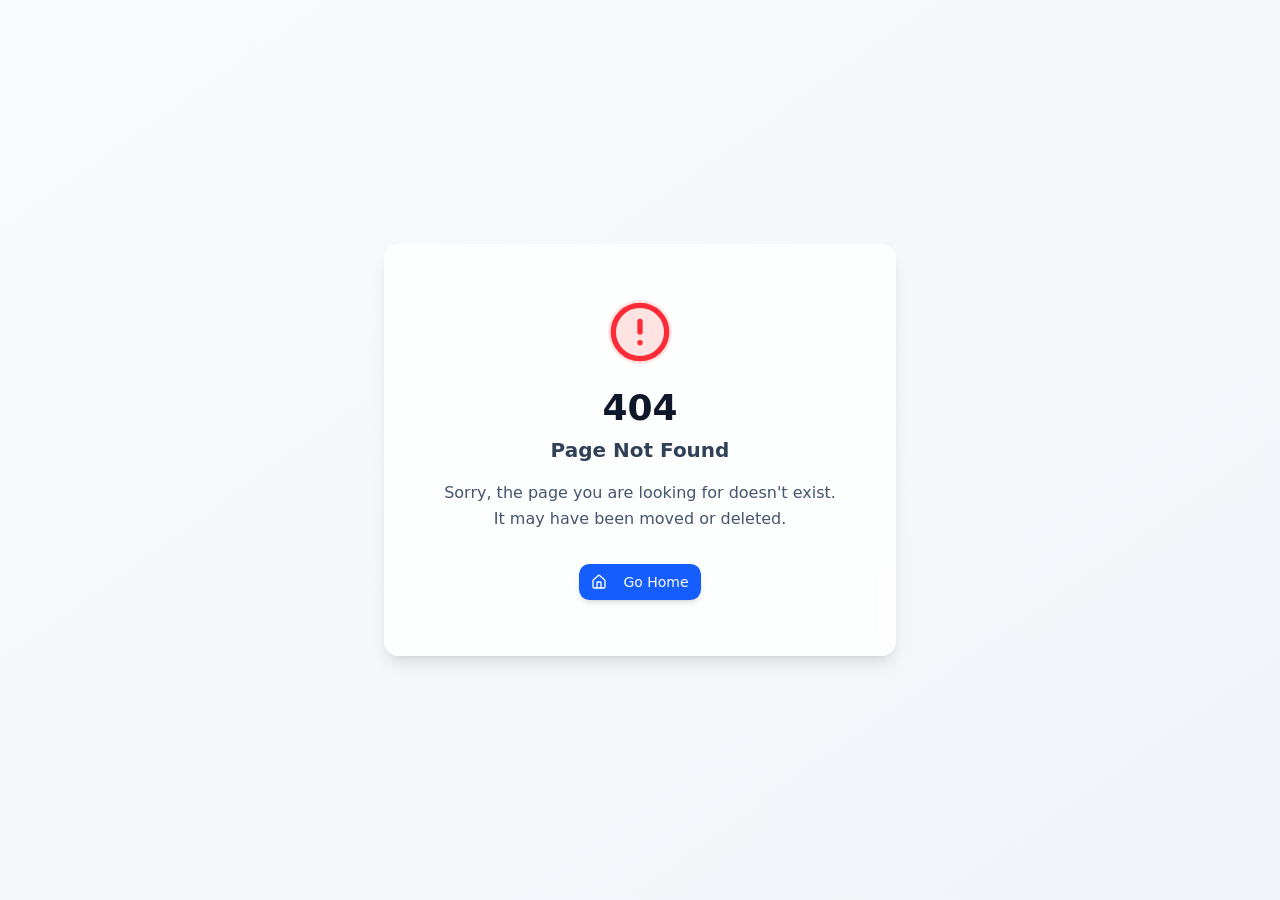
==== index.html @ 9f68c8ee "Updates" ====
<!doctype html>
<html lang="en">

  <head>
    <meta charset="UTF-8" />
    <meta
      name="viewport"
      content="width=device-width, initial-scale=1.0, maximum-scale=1" />
    <link rel="icon" type="image/png" href="https://files.manuscdn.com/user_upload_by_module/web_dev_logo/310419663028936142/fYPpygGmfdiuDUzz.png" />
    <link rel="apple-touch-icon" href="https://files.manuscdn.com/user_upload_by_module/web_dev_logo/310419663028936142/fYPpygGmfdiuDUzz.png" />
    <title>Antreprenor Blueprint</title>
    <!-- Add Google Fonts here, example:
    <link rel="preconnect" href="https://fonts.googleapis.com" />
    <link rel="preconnect" href="https://fonts.gstatic.com" crossorigin />
    <link href="https://fonts.googleapis.com/css2?family=Inter:wght@400;500;600;700&display=swap" rel="stylesheet" />
    -->
    <script type="module" crossorigin src="/assets/index-DTWMhBAo.js"></script>
    <link rel="stylesheet" crossorigin href="/assets/index-BOSYf0Gq.css">
  </head>

  <body>
    <script id="manus-runtime">window.__MANUS_HOST_DEV__ = false;
(function(){"use strict";var Mr={exports:{}},Kn={};/**
 * @license React
 * react-jsx-runtime.production.js
 *
 * Copyright (c) Meta Platforms, Inc. and affiliates.
 *
 * This source code is licensed under the MIT license found in the
 * LICENSE file in the root directory of this source tree.
 */var $c;function um(){if($c)return Kn;$c=1;var r=Symbol.for("react.transitional.element"),i=Symbol.for("react.fragment");function u(s,f,m){var x=null;if(m!==void 0&&(x=""+m),f.key!==void 0&&(x=""+f.key),"key"in f){m={};for(var N in f)N!=="key"&&(m[N]=f[N])}else m=f;return f=m.ref,{$$typeof:r,type:s,key:x,ref:f!==void 0?f:null,props:m}}return Kn.Fragment=i,Kn.jsx=u,Kn.jsxs=u,Kn}var Fc;function dm(){return Fc||(Fc=1,Mr.exports=um()),Mr.exports}var h=dm(),Ar={exports:{}},Pn={},Rr={exports:{}},Nr={};/**
 * @license React
 * scheduler.production.js
 *
 * Copyright (c) Meta Platforms, Inc. and affiliates.
 *
 * This source code is licensed under the MIT license found in the
 * LICENSE file in the root directory of this source tree.
 */var Ic;function fm(){return Ic||(Ic=1,function(r){function i(A,q){var B=A.length;A.push(q);t:for(;0<B;){var bt=B-1>>>1,p=A[bt];if(0<f(p,q))A[bt]=q,A[B]=p,B=bt;else break t}}function u(A){return A.length===0?null:A[0]}function s(A){if(A.length===0)return null;var q=A[0],B=A.pop();if(B!==q){A[0]=B;t:for(var bt=0,p=A.length,O=p>>>1;bt<O;){var X=2*(bt+1)-1,G=A[X],Z=X+1,st=A[Z];if(0>f(G,B))Z<p&&0>f(st,G)?(A[bt]=st,A[Z]=B,bt=Z):(A[bt]=G,A[X]=B,bt=X);else if(Z<p&&0>f(st,B))A[bt]=st,A[Z]=B,bt=Z;else break t}}return q}function f(A,q){var B=A.sortIndex-q.sortIndex;return B!==0?B:A.id-q.id}if(r.unstable_now=void 0,typeof performance=="object"&&typeof performance.now=="function"){var m=performance;r.unstable_now=function(){return m.now()}}else{var x=Date,N=x.now();r.unstable_now=function(){return x.now()-N}}var C=[],v=[],D=1,j=null,J=3,at=!1,$=!1,nt=!1,ct=!1,ht=typeof setTimeout=="function"?setTimeout:null,St=typeof clearTimeout=="function"?clearTimeout:null,_=typeof setImmediate<"u"?setImmediate:null;function Y(A){for(var q=u(v);q!==null;){if(q.callback===null)s(v);else if(q.startTime<=A)s(v),q.sortIndex=q.expirationTime,i(C,q);else break;q=u(v)}}function H(A){if(nt=!1,Y(A),!$)if(u(C)!==null)$=!0,it||(it=!0,Bt());else{var q=u(v);q!==null&&Mt(H,q.startTime-A)}}var it=!1,rt=-1,V=5,xt=-1;function Be(){return ct?!0:!(r.unstable_now()-xt<V)}function te(){if(ct=!1,it){var A=r.unstable_now();xt=A;var q=!0;try{t:{$=!1,nt&&(nt=!1,St(rt),rt=-1),at=!0;var B=J;try{e:{for(Y(A),j=u(C);j!==null&&!(j.expirationTime>A&&Be());){var bt=j.callback;if(typeof bt=="function"){j.callback=null,J=j.priorityLevel;var p=bt(j.expirationTime<=A);if(A=r.unstable_now(),typeof p=="function"){j.callback=p,Y(A),q=!0;break e}j===u(C)&&s(C),Y(A)}else s(C);j=u(C)}if(j!==null)q=!0;else{var O=u(v);O!==null&&Mt(H,O.startTime-A),q=!1}}break t}finally{j=null,J=B,at=!1}q=void 0}}finally{q?Bt():it=!1}}}var Bt;if(typeof _=="function")Bt=function(){_(te)};else if(typeof MessageChannel<"u"){var me=new MessageChannel,Se=me.port2;me.port1.onmessage=te,Bt=function(){Se.postMessage(null)}}else Bt=function(){ht(te,0)};function Mt(A,q){rt=ht(function(){A(r.unstable_now())},q)}r.unstable_IdlePriority=5,r.unstable_ImmediatePriority=1,r.unstable_LowPriority=4,r.unstable_NormalPriority=3,r.unstable_Profiling=null,r.unstable_UserBlockingPriority=2,r.unstable_cancelCallback=function(A){A.callback=null},r.unstable_forceFrameRate=function(A){0>A||125<A?console.error("forceFrameRate takes a positive int between 0 and 125, forcing frame rates higher than 125 fps is not supported"):V=0<A?Math.floor(1e3/A):5},r.unstable_getCurrentPriorityLevel=function(){return J},r.unstable_next=function(A){switch(J){case 1:case 2:case 3:var q=3;break;default:q=J}var B=J;J=q;try{return A()}finally{J=B}},r.unstable_requestPaint=function(){ct=!0},r.unstable_runWithPriority=function(A,q){switch(A){case 1:case 2:case 3:case 4:case 5:break;default:A=3}var B=J;J=A;try{return q()}finally{J=B}},r.unstable_scheduleCallback=function(A,q,B){var bt=r.unstable_now();switch(typeof B=="object"&&B!==null?(B=B.delay,B=typeof B=="number"&&0<B?bt+B:bt):B=bt,A){case 1:var p=-1;break;case 2:p=250;break;case 5:p=1073741823;break;case 4:p=1e4;break;default:p=5e3}return p=B+p,A={id:D++,callback:q,priorityLevel:A,startTime:B,expirationTime:p,sortIndex:-1},B>bt?(A.sortIndex=B,i(v,A),u(C)===null&&A===u(v)&&(nt?(St(rt),rt=-1):nt=!0,Mt(H,B-bt))):(A.sortIndex=p,i(C,A),$||at||($=!0,it||(it=!0,Bt()))),A},r.unstable_shouldYield=Be,r.unstable_wrapCallback=function(A){var q=J;return function(){var B=J;J=q;try{return A.apply(this,arguments)}finally{J=B}}}}(Nr)),Nr}var tu;function hm(){return tu||(tu=1,Rr.exports=fm()),Rr.exports}var zr={exports:{}},ut={};/**
 * @license React
 * react.production.js
 *
 * Copyright (c) Meta Platforms, Inc. and affiliates.
 *
 * This source code is licensed under the MIT license found in the
 * LICENSE file in the root directory of this source tree.
 */var eu;function mm(){if(eu)return ut;eu=1;var r=Symbol.for("react.transitional.element"),i=Symbol.for("react.portal"),u=Symbol.for("react.fragment"),s=Symbol.for("react.strict_mode"),f=Symbol.for("react.profiler"),m=Symbol.for("react.consumer"),x=Symbol.for("react.context"),N=Symbol.for("react.forward_ref"),C=Symbol.for("react.suspense"),v=Symbol.for("react.memo"),D=Symbol.for("react.lazy"),j=Symbol.iterator;function J(p){return p===null||typeof p!="object"?null:(p=j&&p[j]||p["@@iterator"],typeof p=="function"?p:null)}var at={isMounted:function(){return!1},enqueueForceUpdate:function(){},enqueueReplaceState:function(){},enqueueSetState:function(){}},$=Object.assign,nt={};function ct(p,O,X){this.props=p,this.context=O,this.refs=nt,this.updater=X||at}ct.prototype.isReactComponent={},ct.prototype.setState=function(p,O){if(typeof p!="object"&&typeof p!="function"&&p!=null)throw Error("takes an object of state variables to update or a function which returns an object of state variables.");this.updater.enqueueSetState(this,p,O,"setState")},ct.prototype.forceUpdate=function(p){this.updater.enqueueForceUpdate(this,p,"forceUpdate")};function ht(){}ht.prototype=ct.prototype;function St(p,O,X){this.props=p,this.context=O,this.refs=nt,this.updater=X||at}var _=St.prototype=new ht;_.constructor=St,$(_,ct.prototype),_.isPureReactComponent=!0;var Y=Array.isArray,H={H:null,A:null,T:null,S:null,V:null},it=Object.prototype.hasOwnProperty;function rt(p,O,X,G,Z,st){return X=st.ref,{$$typeof:r,type:p,key:O,ref:X!==void 0?X:null,props:st}}function V(p,O){return rt(p.type,O,void 0,void 0,void 0,p.props)}function xt(p){return typeof p=="object"&&p!==null&&p.$$typeof===r}function Be(p){var O={"=":"=0",":":"=2"};return"$"+p.replace(/[=:]/g,function(X){return O[X]})}var te=/\/+/g;function Bt(p,O){return typeof p=="object"&&p!==null&&p.key!=null?Be(""+p.key):O.toString(36)}function me(){}function Se(p){switch(p.status){case"fulfilled":return p.value;case"rejected":throw p.reason;default:switch(typeof p.status=="string"?p.then(me,me):(p.status="pending",p.then(function(O){p.status==="pending"&&(p.status="fulfilled",p.value=O)},function(O){p.status==="pending"&&(p.status="rejected",p.reason=O)})),p.status){case"fulfilled":return p.value;case"rejected":throw p.reason}}throw p}function Mt(p,O,X,G,Z){var st=typeof p;(st==="undefined"||st==="boolean")&&(p=null);var I=!1;if(p===null)I=!0;else switch(st){case"bigint":case"string":case"number":I=!0;break;case"object":switch(p.$$typeof){case r:case i:I=!0;break;case D:return I=p._init,Mt(I(p._payload),O,X,G,Z)}}if(I)return Z=Z(p),I=G===""?"."+Bt(p,0):G,Y(Z)?(X="",I!=null&&(X=I.replace(te,"$&/")+"/"),Mt(Z,O,X,"",function(Jt){return Jt})):Z!=null&&(xt(Z)&&(Z=V(Z,X+(Z.key==null||p&&p.key===Z.key?"":(""+Z.key).replace(te,"$&/")+"/")+I)),O.push(Z)),1;I=0;var gt=G===""?".":G+":";if(Y(p))for(var Tt=0;Tt<p.length;Tt++)G=p[Tt],st=gt+Bt(G,Tt),I+=Mt(G,O,X,st,Z);else if(Tt=J(p),typeof Tt=="function")for(p=Tt.call(p),Tt=0;!(G=p.next()).done;)G=G.value,st=gt+Bt(G,Tt++),I+=Mt(G,O,X,st,Z);else if(st==="object"){if(typeof p.then=="function")return Mt(Se(p),O,X,G,Z);throw O=String(p),Error("Objects are not valid as a React child (found: "+(O==="[object Object]"?"object with keys {"+Object.keys(p).join(", ")+"}":O)+"). If you meant to render a collection of children, use an array instead.")}return I}function A(p,O,X){if(p==null)return p;var G=[],Z=0;return Mt(p,G,"","",function(st){return O.call(X,st,Z++)}),G}function q(p){if(p._status===-1){var O=p._result;O=O(),O.then(function(X){(p._status===0||p._status===-1)&&(p._status=1,p._result=X)},function(X){(p._status===0||p._status===-1)&&(p._status=2,p._result=X)}),p._status===-1&&(p._status=0,p._result=O)}if(p._status===1)return p._result.default;throw p._result}var B=typeof reportError=="function"?reportError:function(p){if(typeof window=="object"&&typeof window.ErrorEvent=="function"){var O=new window.ErrorEvent("error",{bubbles:!0,cancelable:!0,message:typeof p=="object"&&p!==null&&typeof p.message=="string"?String(p.message):String(p),error:p});if(!window.dispatchEvent(O))return}else if(typeof process=="object"&&typeof process.emit=="function"){process.emit("uncaughtException",p);return}console.error(p)};function bt(){}return ut.Children={map:A,forEach:function(p,O,X){A(p,function(){O.apply(this,arguments)},X)},count:function(p){var O=0;return A(p,function(){O++}),O},toArray:function(p){return A(p,function(O){return O})||[]},only:function(p){if(!xt(p))throw Error("React.Children.only expected to receive a single React element child.");return p}},ut.Component=ct,ut.Fragment=u,ut.Profiler=f,ut.PureComponent=St,ut.StrictMode=s,ut.Suspense=C,ut.__CLIENT_INTERNALS_DO_NOT_USE_OR_WARN_USERS_THEY_CANNOT_UPGRADE=H,ut.__COMPILER_RUNTIME={__proto__:null,c:function(p){return H.H.useMemoCache(p)}},ut.cache=function(p){return function(){return p.apply(null,arguments)}},ut.cloneElement=function(p,O,X){if(p==null)throw Error("The argument must be a React element, but you passed "+p+".");var G=$({},p.props),Z=p.key,st=void 0;if(O!=null)for(I in O.ref!==void 0&&(st=void 0),O.key!==void 0&&(Z=""+O.key),O)!it.call(O,I)||I==="key"||I==="__self"||I==="__source"||I==="ref"&&O.ref===void 0||(G[I]=O[I]);var I=arguments.length-2;if(I===1)G.children=X;else if(1<I){for(var gt=Array(I),Tt=0;Tt<I;Tt++)gt[Tt]=arguments[Tt+2];G.children=gt}return rt(p.type,Z,void 0,void 0,st,G)},ut.createContext=function(p){return p={$$typeof:x,_currentValue:p,_currentValue2:p,_threadCount:0,Provider:null,Consumer:null},p.Provider=p,p.Consumer={$$typeof:m,_context:p},p},ut.createElement=function(p,O,X){var G,Z={},st=null;if(O!=null)for(G in O.key!==void 0&&(st=""+O.key),O)it.call(O,G)&&G!=="key"&&G!=="__self"&&G!=="__source"&&(Z[G]=O[G]);var I=arguments.length-2;if(I===1)Z.children=X;else if(1<I){for(var gt=Array(I),Tt=0;Tt<I;Tt++)gt[Tt]=arguments[Tt+2];Z.children=gt}if(p&&p.defaultProps)for(G in I=p.defaultProps,I)Z[G]===void 0&&(Z[G]=I[G]);return rt(p,st,void 0,void 0,null,Z)},ut.createRef=function(){return{current:null}},ut.forwardRef=function(p){return{$$typeof:N,render:p}},ut.isValidElement=xt,ut.lazy=function(p){return{$$typeof:D,_payload:{_status:-1,_result:p},_init:q}},ut.memo=function(p,O){return{$$typeof:v,type:p,compare:O===void 0?null:O}},ut.startTransition=function(p){var O=H.T,X={};H.T=X;try{var G=p(),Z=H.S;Z!==null&&Z(X,G),typeof G=="object"&&G!==null&&typeof G.then=="function"&&G.then(bt,B)}catch(st){B(st)}finally{H.T=O}},ut.unstable_useCacheRefresh=function(){return H.H.useCacheRefresh()},ut.use=function(p){return H.H.use(p)},ut.useActionState=function(p,O,X){return H.H.useActionState(p,O,X)},ut.useCallback=function(p,O){return H.H.useCallback(p,O)},ut.useContext=function(p){return H.H.useContext(p)},ut.useDebugValue=function(){},ut.useDeferredValue=function(p,O){return H.H.useDeferredValue(p,O)},ut.useEffect=function(p,O,X){var G=H.H;if(typeof X=="function")throw Error("useEffect CRUD overload is not enabled in this build of React.");return G.useEffect(p,O)},ut.useId=function(){return H.H.useId()},ut.useImperativeHandle=function(p,O,X){return H.H.useImperativeHandle(p,O,X)},ut.useInsertionEffect=function(p,O){return H.H.useInsertionEffect(p,O)},ut.useLayoutEffect=function(p,O){return H.H.useLayoutEffect(p,O)},ut.useMemo=function(p,O){return H.H.useMemo(p,O)},ut.useOptimistic=function(p,O){return H.H.useOptimistic(p,O)},ut.useReducer=function(p,O,X){return H.H.useReducer(p,O,X)},ut.useRef=function(p){return H.H.useRef(p)},ut.useState=function(p){return H.H.useState(p)},ut.useSyncExternalStore=function(p,O,X){return H.H.useSyncExternalStore(p,O,X)},ut.useTransition=function(){return H.H.useTransition()},ut.version="19.1.1",ut}var lu;function _r(){return lu||(lu=1,zr.exports=mm()),zr.exports}var kr={exports:{}},he={};/**
 * @license React
 * react-dom.production.js
 *
 * Copyright (c) Meta Platforms, Inc. and affiliates.
 *
 * This source code is licensed under the MIT license found in the
 * LICENSE file in the root directory of this source tree.
 */var au;function gm(){if(au)return he;au=1;var r=_r();function i(C){var v="https://react.dev/errors/"+C;if(1<arguments.length){v+="?args[]="+encodeURIComponent(arguments[1]);for(var D=2;D<arguments.length;D++)v+="&args[]="+encodeURIComponent(arguments[D])}return"Minified React error #"+C+"; visit "+v+" for the full message or use the non-minified dev environment for full errors and additional helpful warnings."}function u(){}var s={d:{f:u,r:function(){throw Error(i(522))},D:u,C:u,L:u,m:u,X:u,S:u,M:u},p:0,findDOMNode:null},f=Symbol.for("react.portal");function m(C,v,D){var j=3<arguments.length&&arguments[3]!==void 0?arguments[3]:null;return{$$typeof:f,key:j==null?null:""+j,children:C,containerInfo:v,implementation:D}}var x=r.__CLIENT_INTERNALS_DO_NOT_USE_OR_WARN_USERS_THEY_CANNOT_UPGRADE;function N(C,v){if(C==="font")return"";if(typeof v=="string")return v==="use-credentials"?v:""}return he.__DOM_INTERNALS_DO_NOT_USE_OR_WARN_USERS_THEY_CANNOT_UPGRADE=s,he.createPortal=function(C,v){var D=2<arguments.length&&arguments[2]!==void 0?arguments[2]:null;if(!v||v.nodeType!==1&&v.nodeType!==9&&v.nodeType!==11)throw Error(i(299));return m(C,v,null,D)},he.flushSync=function(C){var v=x.T,D=s.p;try{if(x.T=null,s.p=2,C)return C()}finally{x.T=v,s.p=D,s.d.f()}},he.preconnect=function(C,v){typeof C=="string"&&(v?(v=v.crossOrigin,v=typeof v=="string"?v==="use-credentials"?v:"":void 0):v=null,s.d.C(C,v))},he.prefetchDNS=function(C){typeof C=="string"&&s.d.D(C)},he.preinit=function(C,v){if(typeof C=="string"&&v&&typeof v.as=="string"){var D=v.as,j=N(D,v.crossOrigin),J=typeof v.integrity=="string"?v.integrity:void 0,at=typeof v.fetchPriority=="string"?v.fetchPriority:void 0;D==="style"?s.d.S(C,typeof v.precedence=="string"?v.precedence:void 0,{crossOrigin:j,integrity:J,fetchPriority:at}):D==="script"&&s.d.X(C,{crossOrigin:j,integrity:J,fetchPriority:at,nonce:typeof v.nonce=="string"?v.nonce:void 0})}},he.preinitModule=function(C,v){if(typeof C=="string")if(typeof v=="object"&&v!==null){if(v.as==null||v.as==="script"){var D=N(v.as,v.crossOrigin);s.d.M(C,{crossOrigin:D,integrity:typeof v.integrity=="string"?v.integrity:void 0,nonce:typeof v.nonce=="string"?v.nonce:void 0})}}else v==null&&s.d.M(C)},he.preload=function(C,v){if(typeof C=="string"&&typeof v=="object"&&v!==null&&typeof v.as=="string"){var D=v.as,j=N(D,v.crossOrigin);s.d.L(C,D,{crossOrigin:j,integrity:typeof v.integrity=="string"?v.integrity:void 0,nonce:typeof v.nonce=="string"?v.nonce:void 0,type:typeof v.type=="string"?v.type:void 0,fetchPriority:typeof v.fetchPriority=="string"?v.fetchPriority:void 0,referrerPolicy:typeof v.referrerPolicy=="string"?v.referrerPolicy:void 0,imageSrcSet:typeof v.imageSrcSet=="string"?v.imageSrcSet:void 0,imageSizes:typeof v.imageSizes=="string"?v.imageSizes:void 0,media:typeof v.media=="string"?v.media:void 0})}},he.preloadModule=function(C,v){if(typeof C=="string")if(v){var D=N(v.as,v.crossOrigin);s.d.m(C,{as:typeof v.as=="string"&&v.as!=="script"?v.as:void 0,crossOrigin:D,integrity:typeof v.integrity=="string"?v.integrity:void 0})}else s.d.m(C)},he.requestFormReset=function(C){s.d.r(C)},he.unstable_batchedUpdates=function(C,v){return C(v)},he.useFormState=function(C,v,D){return x.H.useFormState(C,v,D)},he.useFormStatus=function(){return x.H.useHostTransitionStatus()},he.version="19.1.1",he}var nu;function pm(){if(nu)return kr.exports;nu=1;function r(){if(!(typeof __REACT_DEVTOOLS_GLOBAL_HOOK__>"u"||typeof __REACT_DEVTOOLS_GLOBAL_HOOK__.checkDCE!="function"))try{__REACT_DEVTOOLS_GLOBAL_HOOK__.checkDCE(r)}catch(i){console.error(i)}}return r(),kr.exports=gm(),kr.exports}/**
 * @license React
 * react-dom-client.production.js
 *
 * Copyright (c) Meta Platforms, Inc. and affiliates.
 *
 * This source code is licensed under the MIT license found in the
 * LICENSE file in the root directory of this source tree.
 */var ou;function ym(){if(ou)return Pn;ou=1;var r=hm(),i=_r(),u=pm();function s(t){var e="https://react.dev/errors/"+t;if(1<arguments.length){e+="?args[]="+encodeURIComponent(arguments[1]);for(var l=2;l<arguments.length;l++)e+="&args[]="+encodeURIComponent(arguments[l])}return"Minified React error #"+t+"; visit "+e+" for the full message or use the non-minified dev environment for full errors and additional helpful warnings."}function f(t){return!(!t||t.nodeType!==1&&t.nodeType!==9&&t.nodeType!==11)}function m(t){var e=t,l=t;if(t.alternate)for(;e.return;)e=e.return;else{t=e;do e=t,(e.flags&4098)!==0&&(l=e.return),t=e.return;while(t)}return e.tag===3?l:null}function x(t){if(t.tag===13){var e=t.memoizedState;if(e===null&&(t=t.alternate,t!==null&&(e=t.memoizedState)),e!==null)return e.dehydrated}return null}function N(t){if(m(t)!==t)throw Error(s(188))}function C(t){var e=t.alternate;if(!e){if(e=m(t),e===null)throw Error(s(188));return e!==t?null:t}for(var l=t,a=e;;){var n=l.return;if(n===null)break;var o=n.alternate;if(o===null){if(a=n.return,a!==null){l=a;continue}break}if(n.child===o.child){for(o=n.child;o;){if(o===l)return N(n),t;if(o===a)return N(n),e;o=o.sibling}throw Error(s(188))}if(l.return!==a.return)l=n,a=o;else{for(var c=!1,d=n.child;d;){if(d===l){c=!0,l=n,a=o;break}if(d===a){c=!0,a=n,l=o;break}d=d.sibling}if(!c){for(d=o.child;d;){if(d===l){c=!0,l=o,a=n;break}if(d===a){c=!0,a=o,l=n;break}d=d.sibling}if(!c)throw Error(s(189))}}if(l.alternate!==a)throw Error(s(190))}if(l.tag!==3)throw Error(s(188));return l.stateNode.current===l?t:e}function v(t){var e=t.tag;if(e===5||e===26||e===27||e===6)return t;for(t=t.child;t!==null;){if(e=v(t),e!==null)return e;t=t.sibling}return null}var D=Object.assign,j=Symbol.for("react.element"),J=Symbol.for("react.transitional.element"),at=Symbol.for("react.portal"),$=Symbol.for("react.fragment"),nt=Symbol.for("react.strict_mode"),ct=Symbol.for("react.profiler"),ht=Symbol.for("react.provider"),St=Symbol.for("react.consumer"),_=Symbol.for("react.context"),Y=Symbol.for("react.forward_ref"),H=Symbol.for("react.suspense"),it=Symbol.for("react.suspense_list"),rt=Symbol.for("react.memo"),V=Symbol.for("react.lazy"),xt=Symbol.for("react.activity"),Be=Symbol.for("react.memo_cache_sentinel"),te=Symbol.iterator;function Bt(t){return t===null||typeof t!="object"?null:(t=te&&t[te]||t["@@iterator"],typeof t=="function"?t:null)}var me=Symbol.for("react.client.reference");function Se(t){if(t==null)return null;if(typeof t=="function")return t.$$typeof===me?null:t.displayName||t.name||null;if(typeof t=="string")return t;switch(t){case $:return"Fragment";case ct:return"Profiler";case nt:return"StrictMode";case H:return"Suspense";case it:return"SuspenseList";case xt:return"Activity"}if(typeof t=="object")switch(t.$$typeof){case at:return"Portal";case _:return(t.displayName||"Context")+".Provider";case St:return(t._context.displayName||"Context")+".Consumer";case Y:var e=t.render;return t=t.displayName,t||(t=e.displayName||e.name||"",t=t!==""?"ForwardRef("+t+")":"ForwardRef"),t;case rt:return e=t.displayName||null,e!==null?e:Se(t.type)||"Memo";case V:e=t._payload,t=t._init;try{return Se(t(e))}catch{}}return null}var Mt=Array.isArray,A=i.__CLIENT_INTERNALS_DO_NOT_USE_OR_WARN_USERS_THEY_CANNOT_UPGRADE,q=u.__DOM_INTERNALS_DO_NOT_USE_OR_WARN_USERS_THEY_CANNOT_UPGRADE,B={pending:!1,data:null,method:null,action:null},bt=[],p=-1;function O(t){return{current:t}}function X(t){0>p||(t.current=bt[p],bt[p]=null,p--)}function G(t,e){p++,bt[p]=t.current,t.current=e}var Z=O(null),st=O(null),I=O(null),gt=O(null);function Tt(t,e){switch(G(I,e),G(st,t),G(Z,null),e.nodeType){case 9:case 11:t=(t=e.documentElement)&&(t=t.namespaceURI)?Hh(t):0;break;default:if(t=e.tagName,e=e.namespaceURI)e=Hh(e),t=Uh(e,t);else switch(t){case"svg":t=1;break;case"math":t=2;break;default:t=0}}X(Z),G(Z,t)}function Jt(){X(Z),X(st),X(I)}function Ke(t){t.memoizedState!==null&&G(gt,t);var e=Z.current,l=Uh(e,t.type);e!==l&&(G(st,t),G(Z,l))}function Ce(t){st.current===t&&(X(Z),X(st)),gt.current===t&&(X(gt),Wo._currentValue=B)}var Pe=Object.prototype.hasOwnProperty,yl=r.unstable_scheduleCallback,sn=r.unstable_cancelCallback,Ca=r.unstable_shouldYield,ri=r.unstable_requestPaint,ge=r.unstable_now,si=r.unstable_getCurrentPriorityLevel,Ul=r.unstable_ImmediatePriority,Fn=r.unstable_UserBlockingPriority,nl=r.unstable_NormalPriority,ci=r.unstable_LowPriority,Gl=r.unstable_IdlePriority,ui=r.log,Ea=r.unstable_setDisableYieldValue,ql=null,Wt=null;function Je(t){if(typeof ui=="function"&&Ea(t),Wt&&typeof Wt.setStrictMode=="function")try{Wt.setStrictMode(ql,t)}catch{}}var $t=Math.clz32?Math.clz32:fi,di=Math.log,Ta=Math.LN2;function fi(t){return t>>>=0,t===0?32:31-(di(t)/Ta|0)|0}var L=256,cn=4194304;function vl(t){var e=t&42;if(e!==0)return e;switch(t&-t){case 1:return 1;case 2:return 2;case 4:return 4;case 8:return 8;case 16:return 16;case 32:return 32;case 64:return 64;case 128:return 128;case 256:case 512:case 1024:case 2048:case 4096:case 8192:case 16384:case 32768:case 65536:case 131072:case 262144:case 524288:case 1048576:case 2097152:return t&4194048;case 4194304:case 8388608:case 16777216:case 33554432:return t&62914560;case 67108864:return 67108864;case 134217728:return 134217728;case 268435456:return 268435456;case 536870912:return 536870912;case 1073741824:return 0;default:return t}}function un(t,e,l){var a=t.pendingLanes;if(a===0)return 0;var n=0,o=t.suspendedLanes,c=t.pingedLanes;t=t.warmLanes;var d=a&134217727;return d!==0?(a=d&~o,a!==0?n=vl(a):(c&=d,c!==0?n=vl(c):l||(l=d&~t,l!==0&&(n=vl(l))))):(d=a&~o,d!==0?n=vl(d):c!==0?n=vl(c):l||(l=a&~t,l!==0&&(n=vl(l)))),n===0?0:e!==0&&e!==n&&(e&o)===0&&(o=n&-n,l=e&-e,o>=l||o===32&&(l&4194048)!==0)?e:n}function Dt(t,e){return(t.pendingLanes&~(t.suspendedLanes&~t.pingedLanes)&e)===0}function In(t,e){switch(t){case 1:case 2:case 4:case 8:case 64:return e+250;case 16:case 32:case 128:case 256:case 512:case 1024:case 2048:case 4096:case 8192:case 16384:case 32768:case 65536:case 131072:case 262144:case 524288:case 1048576:case 2097152:return e+5e3;case 4194304:case 8388608:case 16777216:case 33554432:return-1;case 67108864:case 134217728:case 268435456:case 536870912:case 1073741824:return-1;default:return-1}}function to(){var t=L;return L<<=1,(L&4194048)===0&&(L=256),t}function hi(){var t=cn;return cn<<=1,(cn&62914560)===0&&(cn=4194304),t}function eo(t){for(var e=[],l=0;31>l;l++)e.push(t);return e}function Da(t,e){t.pendingLanes|=e,e!==268435456&&(t.suspendedLanes=0,t.pingedLanes=0,t.warmLanes=0)}function Ir(t,e,l,a,n,o){var c=t.pendingLanes;t.pendingLanes=l,t.suspendedLanes=0,t.pingedLanes=0,t.warmLanes=0,t.expiredLanes&=l,t.entangledLanes&=l,t.errorRecoveryDisabledLanes&=l,t.shellSuspendCounter=0;var d=t.entanglements,g=t.expirationTimes,S=t.hiddenUpdates;for(l=c&~l;0<l;){var R=31-$t(l),k=1<<R;d[R]=0,g[R]=-1;var E=S[R];if(E!==null)for(S[R]=null,R=0;R<E.length;R++){var T=E[R];T!==null&&(T.lane&=-536870913)}l&=~k}a!==0&&mi(t,a,0),o!==0&&n===0&&t.tag!==0&&(t.suspendedLanes|=o&~(c&~e))}function mi(t,e,l){t.pendingLanes|=e,t.suspendedLanes&=~e;var a=31-$t(e);t.entangledLanes|=e,t.entanglements[a]=t.entanglements[a]|1073741824|l&4194090}function gi(t,e){var l=t.entangledLanes|=e;for(t=t.entanglements;l;){var a=31-$t(l),n=1<<a;n&e|t[a]&e&&(t[a]|=e),l&=~n}}function lo(t){switch(t){case 2:t=1;break;case 8:t=4;break;case 32:t=16;break;case 256:case 512:case 1024:case 2048:case 4096:case 8192:case 16384:case 32768:case 65536:case 131072:case 262144:case 524288:case 1048576:case 2097152:case 4194304:case 8388608:case 16777216:case 33554432:t=128;break;case 268435456:t=134217728;break;default:t=0}return t}function ao(t){return t&=-t,2<t?8<t?(t&134217727)!==0?32:268435456:8:2}function pi(){var t=q.p;return t!==0?t:(t=window.event,t===void 0?32:nm(t.type))}function ts(t,e){var l=q.p;try{return q.p=t,e()}finally{q.p=l}}var ol=Math.random().toString(36).slice(2),ee="__reactFiber$"+ol,pe="__reactProps$"+ol,Yl="__reactContainer$"+ol,no="__reactEvents$"+ol,es="__reactListeners$"+ol,ls="__reactHandles$"+ol,yi="__reactResources$"+ol,Ma="__reactMarker$"+ol;function oo(t){delete t[ee],delete t[pe],delete t[no],delete t[es],delete t[ls]}function Vl(t){var e=t[ee];if(e)return e;for(var l=t.parentNode;l;){if(e=l[Yl]||l[ee]){if(l=e.alternate,e.child!==null||l!==null&&l.child!==null)for(t=Vh(t);t!==null;){if(l=t[ee])return l;t=Vh(t)}return e}t=l,l=t.parentNode}return null}function Xl(t){if(t=t[ee]||t[Yl]){var e=t.tag;if(e===5||e===6||e===13||e===26||e===27||e===3)return t}return null}function Aa(t){var e=t.tag;if(e===5||e===26||e===27||e===6)return t.stateNode;throw Error(s(33))}function Zl(t){var e=t[yi];return e||(e=t[yi]={hoistableStyles:new Map,hoistableScripts:new Map}),e}function Vt(t){t[Ma]=!0}var vi=new Set,bi={};function bl(t,e){We(t,e),We(t+"Capture",e)}function We(t,e){for(bi[t]=e,t=0;t<e.length;t++)vi.add(e[t])}var as=RegExp("^[:A-Z_a-z\\u00C0-\\u00D6\\u00D8-\\u00F6\\u00F8-\\u02FF\\u0370-\\u037D\\u037F-\\u1FFF\\u200C-\\u200D\\u2070-\\u218F\\u2C00-\\u2FEF\\u3001-\\uD7FF\\uF900-\\uFDCF\\uFDF0-\\uFFFD][:A-Z_a-z\\u00C0-\\u00D6\\u00D8-\\u00F6\\u00F8-\\u02FF\\u0370-\\u037D\\u037F-\\u1FFF\\u200C-\\u200D\\u2070-\\u218F\\u2C00-\\u2FEF\\u3001-\\uD7FF\\uF900-\\uFDCF\\uFDF0-\\uFFFD\\-.0-9\\u00B7\\u0300-\\u036F\\u203F-\\u2040]*$"),xi={},wi={};function Ra(t){return Pe.call(wi,t)?!0:Pe.call(xi,t)?!1:as.test(t)?wi[t]=!0:(xi[t]=!0,!1)}function M(t,e,l){if(Ra(e))if(l===null)t.removeAttribute(e);else{switch(typeof l){case"undefined":case"function":case"symbol":t.removeAttribute(e);return;case"boolean":var a=e.toLowerCase().slice(0,5);if(a!=="data-"&&a!=="aria-"){t.removeAttribute(e);return}}t.setAttribute(e,""+l)}}function tt(t,e,l){if(l===null)t.removeAttribute(e);else{switch(typeof l){case"undefined":case"function":case"symbol":case"boolean":t.removeAttribute(e);return}t.setAttribute(e,""+l)}}function Ot(t,e,l,a){if(a===null)t.removeAttribute(l);else{switch(typeof a){case"undefined":case"function":case"symbol":case"boolean":t.removeAttribute(l);return}t.setAttributeNS(e,l,""+a)}}var le,Ee;function ae(t){if(le===void 0)try{throw Error()}catch(l){var e=l.stack.trim().match(/\n( *(at )?)/);le=e&&e[1]||"",Ee=-1<l.stack.indexOf(`
    at`)?" (<anonymous>)":-1<l.stack.indexOf("@")?"@unknown:0:0":""}return`
`+le+t+Ee}var Le=!1;function He(t,e){if(!t||Le)return"";Le=!0;var l=Error.prepareStackTrace;Error.prepareStackTrace=void 0;try{var a={DetermineComponentFrameRoot:function(){try{if(e){var k=function(){throw Error()};if(Object.defineProperty(k.prototype,"props",{set:function(){throw Error()}}),typeof Reflect=="object"&&Reflect.construct){try{Reflect.construct(k,[])}catch(T){var E=T}Reflect.construct(t,[],k)}else{try{k.call()}catch(T){E=T}t.call(k.prototype)}}else{try{throw Error()}catch(T){E=T}(k=t())&&typeof k.catch=="function"&&k.catch(function(){})}}catch(T){if(T&&E&&typeof T.stack=="string")return[T.stack,E.stack]}return[null,null]}};a.DetermineComponentFrameRoot.displayName="DetermineComponentFrameRoot";var n=Object.getOwnPropertyDescriptor(a.DetermineComponentFrameRoot,"name");n&&n.configurable&&Object.defineProperty(a.DetermineComponentFrameRoot,"name",{value:"DetermineComponentFrameRoot"});var o=a.DetermineComponentFrameRoot(),c=o[0],d=o[1];if(c&&d){var g=c.split(`
`),S=d.split(`
`);for(n=a=0;a<g.length&&!g[a].includes("DetermineComponentFrameRoot");)a++;for(;n<S.length&&!S[n].includes("DetermineComponentFrameRoot");)n++;if(a===g.length||n===S.length)for(a=g.length-1,n=S.length-1;1<=a&&0<=n&&g[a]!==S[n];)n--;for(;1<=a&&0<=n;a--,n--)if(g[a]!==S[n]){if(a!==1||n!==1)do if(a--,n--,0>n||g[a]!==S[n]){var R=`
`+g[a].replace(" at new "," at ");return t.displayName&&R.includes("<anonymous>")&&(R=R.replace("<anonymous>",t.displayName)),R}while(1<=a&&0<=n);break}}}finally{Le=!1,Error.prepareStackTrace=l}return(l=t?t.displayName||t.name:"")?ae(l):""}function Ql(t){switch(t.tag){case 26:case 27:case 5:return ae(t.type);case 16:return ae("Lazy");case 13:return ae("Suspense");case 19:return ae("SuspenseList");case 0:case 15:return He(t.type,!1);case 11:return He(t.type.render,!1);case 1:return He(t.type,!0);case 31:return ae("Activity");default:return""}}function xl(t){try{var e="";do e+=Ql(t),t=t.return;while(t);return e}catch(l){return`
Error generating stack: `+l.message+`
`+l.stack}}function Xt(t){switch(typeof t){case"bigint":case"boolean":case"number":case"string":case"undefined":return t;case"object":return t;default:return""}}function il(t){var e=t.type;return(t=t.nodeName)&&t.toLowerCase()==="input"&&(e==="checkbox"||e==="radio")}function ve(t){var e=il(t)?"checked":"value",l=Object.getOwnPropertyDescriptor(t.constructor.prototype,e),a=""+t[e];if(!t.hasOwnProperty(e)&&typeof l<"u"&&typeof l.get=="function"&&typeof l.set=="function"){var n=l.get,o=l.set;return Object.defineProperty(t,e,{configurable:!0,get:function(){return n.call(this)},set:function(c){a=""+c,o.call(this,c)}}),Object.defineProperty(t,e,{enumerable:l.enumerable}),{getValue:function(){return a},setValue:function(c){a=""+c},stopTracking:function(){t._valueTracker=null,delete t[e]}}}}function re(t){t._valueTracker||(t._valueTracker=ve(t))}function rl(t){if(!t)return!1;var e=t._valueTracker;if(!e)return!0;var l=e.getValue(),a="";return t&&(a=il(t)?t.checked?"true":"false":t.value),t=a,t!==l?(e.setValue(t),!0):!1}function wl(t){if(t=t||(typeof document<"u"?document:void 0),typeof t>"u")return null;try{return t.activeElement||t.body}catch{return t.body}}var dn=/[\n"\\]/g;function se(t){return t.replace(dn,function(e){return"\\"+e.charCodeAt(0).toString(16)+" "})}function Kl(t,e,l,a,n,o,c,d){t.name="",c!=null&&typeof c!="function"&&typeof c!="symbol"&&typeof c!="boolean"?t.type=c:t.removeAttribute("type"),e!=null?c==="number"?(e===0&&t.value===""||t.value!=e)&&(t.value=""+Xt(e)):t.value!==""+Xt(e)&&(t.value=""+Xt(e)):c!=="submit"&&c!=="reset"||t.removeAttribute("value"),e!=null?Pl(t,c,Xt(e)):l!=null?Pl(t,c,Xt(l)):a!=null&&t.removeAttribute("value"),n==null&&o!=null&&(t.defaultChecked=!!o),n!=null&&(t.checked=n&&typeof n!="function"&&typeof n!="symbol"),d!=null&&typeof d!="function"&&typeof d!="symbol"&&typeof d!="boolean"?t.name=""+Xt(d):t.removeAttribute("name")}function Na(t,e,l,a,n,o,c,d){if(o!=null&&typeof o!="function"&&typeof o!="symbol"&&typeof o!="boolean"&&(t.type=o),e!=null||l!=null){if(!(o!=="submit"&&o!=="reset"||e!=null))return;l=l!=null?""+Xt(l):"",e=e!=null?""+Xt(e):l,d||e===t.value||(t.value=e),t.defaultValue=e}a=a??n,a=typeof a!="function"&&typeof a!="symbol"&&!!a,t.checked=d?t.checked:!!a,t.defaultChecked=!!a,c!=null&&typeof c!="function"&&typeof c!="symbol"&&typeof c!="boolean"&&(t.name=c)}function Pl(t,e,l){e==="number"&&wl(t.ownerDocument)===t||t.defaultValue===""+l||(t.defaultValue=""+l)}function $e(t,e,l,a){if(t=t.options,e){e={};for(var n=0;n<l.length;n++)e["$"+l[n]]=!0;for(l=0;l<t.length;l++)n=e.hasOwnProperty("$"+t[l].value),t[l].selected!==n&&(t[l].selected=n),n&&a&&(t[l].defaultSelected=!0)}else{for(l=""+Xt(l),e=null,n=0;n<t.length;n++){if(t[n].value===l){t[n].selected=!0,a&&(t[n].defaultSelected=!0);return}e!==null||t[n].disabled||(e=t[n])}e!==null&&(e.selected=!0)}}function za(t,e,l){if(e!=null&&(e=""+Xt(e),e!==t.value&&(t.value=e),l==null)){t.defaultValue!==e&&(t.defaultValue=e);return}t.defaultValue=l!=null?""+Xt(l):""}function _a(t,e,l,a){if(e==null){if(a!=null){if(l!=null)throw Error(s(92));if(Mt(a)){if(1<a.length)throw Error(s(93));a=a[0]}l=a}l==null&&(l=""),e=l}l=Xt(e),t.defaultValue=l,a=t.textContent,a===l&&a!==""&&a!==null&&(t.value=a)}function Fe(t,e){if(e){var l=t.firstChild;if(l&&l===t.lastChild&&l.nodeType===3){l.nodeValue=e;return}}t.textContent=e}var fn=new Set("animationIterationCount aspectRatio borderImageOutset borderImageSlice borderImageWidth boxFlex boxFlexGroup boxOrdinalGroup columnCount columns flex flexGrow flexPositive flexShrink flexNegative flexOrder gridArea gridRow gridRowEnd gridRowSpan gridRowStart gridColumn gridColumnEnd gridColumnSpan gridColumnStart fontWeight lineClamp lineHeight opacity order orphans scale tabSize widows zIndex zoom fillOpacity floodOpacity stopOpacity strokeDasharray strokeDashoffset strokeMiterlimit strokeOpacity strokeWidth MozAnimationIterationCount MozBoxFlex MozBoxFlexGroup MozLineClamp msAnimationIterationCount msFlex msZoom msFlexGrow msFlexNegative msFlexOrder msFlexPositive msFlexShrink msGridColumn msGridColumnSpan msGridRow msGridRowSpan WebkitAnimationIterationCount WebkitBoxFlex WebKitBoxFlexGroup WebkitBoxOrdinalGroup WebkitColumnCount WebkitColumns WebkitFlex WebkitFlexGrow WebkitFlexPositive WebkitFlexShrink WebkitLineClamp".split(" "));function ka(t,e,l){var a=e.indexOf("--")===0;l==null||typeof l=="boolean"||l===""?a?t.setProperty(e,""):e==="float"?t.cssFloat="":t[e]="":a?t.setProperty(e,l):typeof l!="number"||l===0||fn.has(e)?e==="float"?t.cssFloat=l:t[e]=(""+l).trim():t[e]=l+"px"}function Oa(t,e,l){if(e!=null&&typeof e!="object")throw Error(s(62));if(t=t.style,l!=null){for(var a in l)!l.hasOwnProperty(a)||e!=null&&e.hasOwnProperty(a)||(a.indexOf("--")===0?t.setProperty(a,""):a==="float"?t.cssFloat="":t[a]="");for(var n in e)a=e[n],e.hasOwnProperty(n)&&l[n]!==a&&ka(t,n,a)}else for(var o in e)e.hasOwnProperty(o)&&ka(t,o,e[o])}function ja(t){if(t.indexOf("-")===-1)return!1;switch(t){case"annotation-xml":case"color-profile":case"font-face":case"font-face-src":case"font-face-uri":case"font-face-format":case"font-face-name":case"missing-glyph":return!1;default:return!0}}var Si=new Map([["acceptCharset","accept-charset"],["htmlFor","for"],["httpEquiv","http-equiv"],["crossOrigin","crossorigin"],["accentHeight","accent-height"],["alignmentBaseline","alignment-baseline"],["arabicForm","arabic-form"],["baselineShift","baseline-shift"],["capHeight","cap-height"],["clipPath","clip-path"],["clipRule","clip-rule"],["colorInterpolation","color-interpolation"],["colorInterpolationFilters","color-interpolation-filters"],["colorProfile","color-profile"],["colorRendering","color-rendering"],["dominantBaseline","dominant-baseline"],["enableBackground","enable-background"],["fillOpacity","fill-opacity"],["fillRule","fill-rule"],["floodColor","flood-color"],["floodOpacity","flood-opacity"],["fontFamily","font-family"],["fontSize","font-size"],["fontSizeAdjust","font-size-adjust"],["fontStretch","font-stretch"],["fontStyle","font-style"],["fontVariant","font-variant"],["fontWeight","font-weight"],["glyphName","glyph-name"],["glyphOrientationHorizontal","glyph-orientation-horizontal"],["glyphOrientationVertical","glyph-orientation-vertical"],["horizAdvX","horiz-adv-x"],["horizOriginX","horiz-origin-x"],["imageRendering","image-rendering"],["letterSpacing","letter-spacing"],["lightingColor","lighting-color"],["markerEnd","marker-end"],["markerMid","marker-mid"],["markerStart","marker-start"],["overlinePosition","overline-position"],["overlineThickness","overline-thickness"],["paintOrder","paint-order"],["panose-1","panose-1"],["pointerEvents","pointer-events"],["renderingIntent","rendering-intent"],["shapeRendering","shape-rendering"],["stopColor","stop-color"],["stopOpacity","stop-opacity"],["strikethroughPosition","strikethrough-position"],["strikethroughThickness","strikethrough-thickness"],["strokeDasharray","stroke-dasharray"],["strokeDashoffset","stroke-dashoffset"],["strokeLinecap","stroke-linecap"],["strokeLinejoin","stroke-linejoin"],["strokeMiterlimit","stroke-miterlimit"],["strokeOpacity","stroke-opacity"],["strokeWidth","stroke-width"],["textAnchor","text-anchor"],["textDecoration","text-decoration"],["textRendering","text-rendering"],["transformOrigin","transform-origin"],["underlinePosition","underline-position"],["underlineThickness","underline-thickness"],["unicodeBidi","unicode-bidi"],["unicodeRange","unicode-range"],["unitsPerEm","units-per-em"],["vAlphabetic","v-alphabetic"],["vHanging","v-hanging"],["vIdeographic","v-ideographic"],["vMathematical","v-mathematical"],["vectorEffect","vector-effect"],["vertAdvY","vert-adv-y"],["vertOriginX","vert-origin-x"],["vertOriginY","vert-origin-y"],["wordSpacing","word-spacing"],["writingMode","writing-mode"],["xmlnsXlink","xmlns:xlink"],["xHeight","x-height"]]),Ci=/^[\u0000-\u001F ]*j[\r\n\t]*a[\r\n\t]*v[\r\n\t]*a[\r\n\t]*s[\r\n\t]*c[\r\n\t]*r[\r\n\t]*i[\r\n\t]*p[\r\n\t]*t[\r\n\t]*:/i;function Ba(t){return Ci.test(""+t)?"javascript:throw new Error('React has blocked a javascript: URL as a security precaution.')":t}var hn=null;function mn(t){return t=t.target||t.srcElement||window,t.correspondingUseElement&&(t=t.correspondingUseElement),t.nodeType===3?t.parentNode:t}var Sl=null,Cl=null;function io(t){var e=Xl(t);if(e&&(t=e.stateNode)){var l=t[pe]||null;t:switch(t=e.stateNode,e.type){case"input":if(Kl(t,l.value,l.defaultValue,l.defaultValue,l.checked,l.defaultChecked,l.type,l.name),e=l.name,l.type==="radio"&&e!=null){for(l=t;l.parentNode;)l=l.parentNode;for(l=l.querySelectorAll('input[name="'+se(""+e)+'"][type="radio"]'),e=0;e<l.length;e++){var a=l[e];if(a!==t&&a.form===t.form){var n=a[pe]||null;if(!n)throw Error(s(90));Kl(a,n.value,n.defaultValue,n.defaultValue,n.checked,n.defaultChecked,n.type,n.name)}}for(e=0;e<l.length;e++)a=l[e],a.form===t.form&&rl(a)}break t;case"textarea":za(t,l.value,l.defaultValue);break t;case"select":e=l.value,e!=null&&$e(t,!!l.multiple,e,!1)}}}var gn=!1;function ro(t,e,l){if(gn)return t(e,l);gn=!0;try{var a=t(e);return a}finally{if(gn=!1,(Sl!==null||Cl!==null)&&(ir(),Sl&&(e=Sl,t=Cl,Cl=Sl=null,io(e),t)))for(e=0;e<t.length;e++)io(t[e])}}function Jl(t,e){var l=t.stateNode;if(l===null)return null;var a=l[pe]||null;if(a===null)return null;l=a[e];t:switch(e){case"onClick":case"onClickCapture":case"onDoubleClick":case"onDoubleClickCapture":case"onMouseDown":case"onMouseDownCapture":case"onMouseMove":case"onMouseMoveCapture":case"onMouseUp":case"onMouseUpCapture":case"onMouseEnter":(a=!a.disabled)||(t=t.type,a=!(t==="button"||t==="input"||t==="select"||t==="textarea")),t=!a;break t;default:t=!1}if(t)return null;if(l&&typeof l!="function")throw Error(s(231,e,typeof l));return l}var Ue=!(typeof window>"u"||typeof window.document>"u"||typeof window.document.createElement>"u"),pn=!1;if(Ue)try{var Wl={};Object.defineProperty(Wl,"passive",{get:function(){pn=!0}}),window.addEventListener("test",Wl,Wl),window.removeEventListener("test",Wl,Wl)}catch{pn=!1}var Ie=null,yn=null,La=null;function so(){if(La)return La;var t,e=yn,l=e.length,a,n="value"in Ie?Ie.value:Ie.textContent,o=n.length;for(t=0;t<l&&e[t]===n[t];t++);var c=l-t;for(a=1;a<=c&&e[l-a]===n[o-a];a++);return La=n.slice(t,1<a?1-a:void 0)}function Ha(t){var e=t.keyCode;return"charCode"in t?(t=t.charCode,t===0&&e===13&&(t=13)):t=e,t===10&&(t=13),32<=t||t===13?t:0}function Ua(){return!0}function co(){return!1}function ce(t){function e(l,a,n,o,c){this._reactName=l,this._targetInst=n,this.type=a,this.nativeEvent=o,this.target=c,this.currentTarget=null;for(var d in t)t.hasOwnProperty(d)&&(l=t[d],this[d]=l?l(o):o[d]);return this.isDefaultPrevented=(o.defaultPrevented!=null?o.defaultPrevented:o.returnValue===!1)?Ua:co,this.isPropagationStopped=co,this}return D(e.prototype,{preventDefault:function(){this.defaultPrevented=!0;var l=this.nativeEvent;l&&(l.preventDefault?l.preventDefault():typeof l.returnValue!="unknown"&&(l.returnValue=!1),this.isDefaultPrevented=Ua)},stopPropagation:function(){var l=this.nativeEvent;l&&(l.stopPropagation?l.stopPropagation():typeof l.cancelBubble!="unknown"&&(l.cancelBubble=!0),this.isPropagationStopped=Ua)},persist:function(){},isPersistent:Ua}),e}var sl={eventPhase:0,bubbles:0,cancelable:0,timeStamp:function(t){return t.timeStamp||Date.now()},defaultPrevented:0,isTrusted:0},Ga=ce(sl),$l=D({},sl,{view:0,detail:0}),Ei=ce($l),Ti,uo,fo,Di=D({},$l,{screenX:0,screenY:0,clientX:0,clientY:0,pageX:0,pageY:0,ctrlKey:0,shiftKey:0,altKey:0,metaKey:0,getModifierState:os,button:0,buttons:0,relatedTarget:function(t){return t.relatedTarget===void 0?t.fromElement===t.srcElement?t.toElement:t.fromElement:t.relatedTarget},movementX:function(t){return"movementX"in t?t.movementX:(t!==fo&&(fo&&t.type==="mousemove"?(Ti=t.screenX-fo.screenX,uo=t.screenY-fo.screenY):uo=Ti=0,fo=t),Ti)},movementY:function(t){return"movementY"in t?t.movementY:uo}}),Vu=ce(Di),D0=D({},Di,{dataTransfer:0}),M0=ce(D0),A0=D({},$l,{relatedTarget:0}),ns=ce(A0),R0=D({},sl,{animationName:0,elapsedTime:0,pseudoElement:0}),N0=ce(R0),z0=D({},sl,{clipboardData:function(t){return"clipboardData"in t?t.clipboardData:window.clipboardData}}),_0=ce(z0),k0=D({},sl,{data:0}),Xu=ce(k0),O0={Esc:"Escape",Spacebar:" ",Left:"ArrowLeft",Up:"ArrowUp",Right:"ArrowRight",Down:"ArrowDown",Del:"Delete",Win:"OS",Menu:"ContextMenu",Apps:"ContextMenu",Scroll:"ScrollLock",MozPrintableKey:"Unidentified"},j0={8:"Backspace",9:"Tab",12:"Clear",13:"Enter",16:"Shift",17:"Control",18:"Alt",19:"Pause",20:"CapsLock",27:"Escape",32:" ",33:"PageUp",34:"PageDown",35:"End",36:"Home",37:"ArrowLeft",38:"ArrowUp",39:"ArrowRight",40:"ArrowDown",45:"Insert",46:"Delete",112:"F1",113:"F2",114:"F3",115:"F4",116:"F5",117:"F6",118:"F7",119:"F8",120:"F9",121:"F10",122:"F11",123:"F12",144:"NumLock",145:"ScrollLock",224:"Meta"},B0={Alt:"altKey",Control:"ctrlKey",Meta:"metaKey",Shift:"shiftKey"};function L0(t){var e=this.nativeEvent;return e.getModifierState?e.getModifierState(t):(t=B0[t])?!!e[t]:!1}function os(){return L0}var H0=D({},$l,{key:function(t){if(t.key){var e=O0[t.key]||t.key;if(e!=="Unidentified")return e}return t.type==="keypress"?(t=Ha(t),t===13?"Enter":String.fromCharCode(t)):t.type==="keydown"||t.type==="keyup"?j0[t.keyCode]||"Unidentified":""},code:0,location:0,ctrlKey:0,shiftKey:0,altKey:0,metaKey:0,repeat:0,locale:0,getModifierState:os,charCode:function(t){return t.type==="keypress"?Ha(t):0},keyCode:function(t){return t.type==="keydown"||t.type==="keyup"?t.keyCode:0},which:function(t){return t.type==="keypress"?Ha(t):t.type==="keydown"||t.type==="keyup"?t.keyCode:0}}),U0=ce(H0),G0=D({},Di,{pointerId:0,width:0,height:0,pressure:0,tangentialPressure:0,tiltX:0,tiltY:0,twist:0,pointerType:0,isPrimary:0}),Zu=ce(G0),q0=D({},$l,{touches:0,targetTouches:0,changedTouches:0,altKey:0,metaKey:0,ctrlKey:0,shiftKey:0,getModifierState:os}),Y0=ce(q0),V0=D({},sl,{propertyName:0,elapsedTime:0,pseudoElement:0}),X0=ce(V0),Z0=D({},Di,{deltaX:function(t){return"deltaX"in t?t.deltaX:"wheelDeltaX"in t?-t.wheelDeltaX:0},deltaY:function(t){return"deltaY"in t?t.deltaY:"wheelDeltaY"in t?-t.wheelDeltaY:"wheelDelta"in t?-t.wheelDelta:0},deltaZ:0,deltaMode:0}),Q0=ce(Z0),K0=D({},sl,{newState:0,oldState:0}),P0=ce(K0),J0=[9,13,27,32],is=Ue&&"CompositionEvent"in window,ho=null;Ue&&"documentMode"in document&&(ho=document.documentMode);var W0=Ue&&"TextEvent"in window&&!ho,Qu=Ue&&(!is||ho&&8<ho&&11>=ho),Ku=" ",Pu=!1;function Ju(t,e){switch(t){case"keyup":return J0.indexOf(e.keyCode)!==-1;case"keydown":return e.keyCode!==229;case"keypress":case"mousedown":case"focusout":return!0;default:return!1}}function Wu(t){return t=t.detail,typeof t=="object"&&"data"in t?t.data:null}var vn=!1;function $0(t,e){switch(t){case"compositionend":return Wu(e);case"keypress":return e.which!==32?null:(Pu=!0,Ku);case"textInput":return t=e.data,t===Ku&&Pu?null:t;default:return null}}function F0(t,e){if(vn)return t==="compositionend"||!is&&Ju(t,e)?(t=so(),La=yn=Ie=null,vn=!1,t):null;switch(t){case"paste":return null;case"keypress":if(!(e.ctrlKey||e.altKey||e.metaKey)||e.ctrlKey&&e.altKey){if(e.char&&1<e.char.length)return e.char;if(e.which)return String.fromCharCode(e.which)}return null;case"compositionend":return Qu&&e.locale!=="ko"?null:e.data;default:return null}}var I0={color:!0,date:!0,datetime:!0,"datetime-local":!0,email:!0,month:!0,number:!0,password:!0,range:!0,search:!0,tel:!0,text:!0,time:!0,url:!0,week:!0};function $u(t){var e=t&&t.nodeName&&t.nodeName.toLowerCase();return e==="input"?!!I0[t.type]:e==="textarea"}function Fu(t,e,l,a){Sl?Cl?Cl.push(a):Cl=[a]:Sl=a,e=fr(e,"onChange"),0<e.length&&(l=new Ga("onChange","change",null,l,a),t.push({event:l,listeners:e}))}var mo=null,go=null;function t1(t){kh(t,0)}function Mi(t){var e=Aa(t);if(rl(e))return t}function Iu(t,e){if(t==="change")return e}var td=!1;if(Ue){var rs;if(Ue){var ss="oninput"in document;if(!ss){var ed=document.createElement("div");ed.setAttribute("oninput","return;"),ss=typeof ed.oninput=="function"}rs=ss}else rs=!1;td=rs&&(!document.documentMode||9<document.documentMode)}function ld(){mo&&(mo.detachEvent("onpropertychange",ad),go=mo=null)}function ad(t){if(t.propertyName==="value"&&Mi(go)){var e=[];Fu(e,go,t,mn(t)),ro(t1,e)}}function e1(t,e,l){t==="focusin"?(ld(),mo=e,go=l,mo.attachEvent("onpropertychange",ad)):t==="focusout"&&ld()}function l1(t){if(t==="selectionchange"||t==="keyup"||t==="keydown")return Mi(go)}function a1(t,e){if(t==="click")return Mi(e)}function n1(t,e){if(t==="input"||t==="change")return Mi(e)}function o1(t,e){return t===e&&(t!==0||1/t===1/e)||t!==t&&e!==e}var Re=typeof Object.is=="function"?Object.is:o1;function po(t,e){if(Re(t,e))return!0;if(typeof t!="object"||t===null||typeof e!="object"||e===null)return!1;var l=Object.keys(t),a=Object.keys(e);if(l.length!==a.length)return!1;for(a=0;a<l.length;a++){var n=l[a];if(!Pe.call(e,n)||!Re(t[n],e[n]))return!1}return!0}function nd(t){for(;t&&t.firstChild;)t=t.firstChild;return t}function od(t,e){var l=nd(t);t=0;for(var a;l;){if(l.nodeType===3){if(a=t+l.textContent.length,t<=e&&a>=e)return{node:l,offset:e-t};t=a}t:{for(;l;){if(l.nextSibling){l=l.nextSibling;break t}l=l.parentNode}l=void 0}l=nd(l)}}function id(t,e){return t&&e?t===e?!0:t&&t.nodeType===3?!1:e&&e.nodeType===3?id(t,e.parentNode):"contains"in t?t.contains(e):t.compareDocumentPosition?!!(t.compareDocumentPosition(e)&16):!1:!1}function rd(t){t=t!=null&&t.ownerDocument!=null&&t.ownerDocument.defaultView!=null?t.ownerDocument.defaultView:window;for(var e=wl(t.document);e instanceof t.HTMLIFrameElement;){try{var l=typeof e.contentWindow.location.href=="string"}catch{l=!1}if(l)t=e.contentWindow;else break;e=wl(t.document)}return e}function cs(t){var e=t&&t.nodeName&&t.nodeName.toLowerCase();return e&&(e==="input"&&(t.type==="text"||t.type==="search"||t.type==="tel"||t.type==="url"||t.type==="password")||e==="textarea"||t.contentEditable==="true")}var i1=Ue&&"documentMode"in document&&11>=document.documentMode,bn=null,us=null,yo=null,ds=!1;function sd(t,e,l){var a=l.window===l?l.document:l.nodeType===9?l:l.ownerDocument;ds||bn==null||bn!==wl(a)||(a=bn,"selectionStart"in a&&cs(a)?a={start:a.selectionStart,end:a.selectionEnd}:(a=(a.ownerDocument&&a.ownerDocument.defaultView||window).getSelection(),a={anchorNode:a.anchorNode,anchorOffset:a.anchorOffset,focusNode:a.focusNode,focusOffset:a.focusOffset}),yo&&po(yo,a)||(yo=a,a=fr(us,"onSelect"),0<a.length&&(e=new Ga("onSelect","select",null,e,l),t.push({event:e,listeners:a}),e.target=bn)))}function qa(t,e){var l={};return l[t.toLowerCase()]=e.toLowerCase(),l["Webkit"+t]="webkit"+e,l["Moz"+t]="moz"+e,l}var xn={animationend:qa("Animation","AnimationEnd"),animationiteration:qa("Animation","AnimationIteration"),animationstart:qa("Animation","AnimationStart"),transitionrun:qa("Transition","TransitionRun"),transitionstart:qa("Transition","TransitionStart"),transitioncancel:qa("Transition","TransitionCancel"),transitionend:qa("Transition","TransitionEnd")},fs={},cd={};Ue&&(cd=document.createElement("div").style,"AnimationEvent"in window||(delete xn.animationend.animation,delete xn.animationiteration.animation,delete xn.animationstart.animation),"TransitionEvent"in window||delete xn.transitionend.transition);function Ya(t){if(fs[t])return fs[t];if(!xn[t])return t;var e=xn[t],l;for(l in e)if(e.hasOwnProperty(l)&&l in cd)return fs[t]=e[l];return t}var ud=Ya("animationend"),dd=Ya("animationiteration"),fd=Ya("animationstart"),r1=Ya("transitionrun"),s1=Ya("transitionstart"),c1=Ya("transitioncancel"),hd=Ya("transitionend"),md=new Map,hs="abort auxClick beforeToggle cancel canPlay canPlayThrough click close contextMenu copy cut drag dragEnd dragEnter dragExit dragLeave dragOver dragStart drop durationChange emptied encrypted ended error gotPointerCapture input invalid keyDown keyPress keyUp load loadedData loadedMetadata loadStart lostPointerCapture mouseDown mouseMove mouseOut mouseOver mouseUp paste pause play playing pointerCancel pointerDown pointerMove pointerOut pointerOver pointerUp progress rateChange reset resize seeked seeking stalled submit suspend timeUpdate touchCancel touchEnd touchStart volumeChange scroll toggle touchMove waiting wheel".split(" ");hs.push("scrollEnd");function tl(t,e){md.set(t,e),bl(e,[t])}var gd=new WeakMap;function Ge(t,e){if(typeof t=="object"&&t!==null){var l=gd.get(t);return l!==void 0?l:(e={value:t,source:e,stack:xl(e)},gd.set(t,e),e)}return{value:t,source:e,stack:xl(e)}}var qe=[],wn=0,ms=0;function Ai(){for(var t=wn,e=ms=wn=0;e<t;){var l=qe[e];qe[e++]=null;var a=qe[e];qe[e++]=null;var n=qe[e];qe[e++]=null;var o=qe[e];if(qe[e++]=null,a!==null&&n!==null){var c=a.pending;c===null?n.next=n:(n.next=c.next,c.next=n),a.pending=n}o!==0&&pd(l,n,o)}}function Ri(t,e,l,a){qe[wn++]=t,qe[wn++]=e,qe[wn++]=l,qe[wn++]=a,ms|=a,t.lanes|=a,t=t.alternate,t!==null&&(t.lanes|=a)}function gs(t,e,l,a){return Ri(t,e,l,a),Ni(t)}function Sn(t,e){return Ri(t,null,null,e),Ni(t)}function pd(t,e,l){t.lanes|=l;var a=t.alternate;a!==null&&(a.lanes|=l);for(var n=!1,o=t.return;o!==null;)o.childLanes|=l,a=o.alternate,a!==null&&(a.childLanes|=l),o.tag===22&&(t=o.stateNode,t===null||t._visibility&1||(n=!0)),t=o,o=o.return;return t.tag===3?(o=t.stateNode,n&&e!==null&&(n=31-$t(l),t=o.hiddenUpdates,a=t[n],a===null?t[n]=[e]:a.push(e),e.lane=l|536870912),o):null}function Ni(t){if(50<Yo)throw Yo=0,wc=null,Error(s(185));for(var e=t.return;e!==null;)t=e,e=t.return;return t.tag===3?t.stateNode:null}var Cn={};function u1(t,e,l,a){this.tag=t,this.key=l,this.sibling=this.child=this.return=this.stateNode=this.type=this.elementType=null,this.index=0,this.refCleanup=this.ref=null,this.pendingProps=e,this.dependencies=this.memoizedState=this.updateQueue=this.memoizedProps=null,this.mode=a,this.subtreeFlags=this.flags=0,this.deletions=null,this.childLanes=this.lanes=0,this.alternate=null}function Ne(t,e,l,a){return new u1(t,e,l,a)}function ps(t){return t=t.prototype,!(!t||!t.isReactComponent)}function El(t,e){var l=t.alternate;return l===null?(l=Ne(t.tag,e,t.key,t.mode),l.elementType=t.elementType,l.type=t.type,l.stateNode=t.stateNode,l.alternate=t,t.alternate=l):(l.pendingProps=e,l.type=t.type,l.flags=0,l.subtreeFlags=0,l.deletions=null),l.flags=t.flags&65011712,l.childLanes=t.childLanes,l.lanes=t.lanes,l.child=t.child,l.memoizedProps=t.memoizedProps,l.memoizedState=t.memoizedState,l.updateQueue=t.updateQueue,e=t.dependencies,l.dependencies=e===null?null:{lanes:e.lanes,firstContext:e.firstContext},l.sibling=t.sibling,l.index=t.index,l.ref=t.ref,l.refCleanup=t.refCleanup,l}function yd(t,e){t.flags&=65011714;var l=t.alternate;return l===null?(t.childLanes=0,t.lanes=e,t.child=null,t.subtreeFlags=0,t.memoizedProps=null,t.memoizedState=null,t.updateQueue=null,t.dependencies=null,t.stateNode=null):(t.childLanes=l.childLanes,t.lanes=l.lanes,t.child=l.child,t.subtreeFlags=0,t.deletions=null,t.memoizedProps=l.memoizedProps,t.memoizedState=l.memoizedState,t.updateQueue=l.updateQueue,t.type=l.type,e=l.dependencies,t.dependencies=e===null?null:{lanes:e.lanes,firstContext:e.firstContext}),t}function zi(t,e,l,a,n,o){var c=0;if(a=t,typeof t=="function")ps(t)&&(c=1);else if(typeof t=="string")c=fp(t,l,Z.current)?26:t==="html"||t==="head"||t==="body"?27:5;else t:switch(t){case xt:return t=Ne(31,l,e,n),t.elementType=xt,t.lanes=o,t;case $:return Va(l.children,n,o,e);case nt:c=8,n|=24;break;case ct:return t=Ne(12,l,e,n|2),t.elementType=ct,t.lanes=o,t;case H:return t=Ne(13,l,e,n),t.elementType=H,t.lanes=o,t;case it:return t=Ne(19,l,e,n),t.elementType=it,t.lanes=o,t;default:if(typeof t=="object"&&t!==null)switch(t.$$typeof){case ht:case _:c=10;break t;case St:c=9;break t;case Y:c=11;break t;case rt:c=14;break t;case V:c=16,a=null;break t}c=29,l=Error(s(130,t===null?"null":typeof t,"")),a=null}return e=Ne(c,l,e,n),e.elementType=t,e.type=a,e.lanes=o,e}function Va(t,e,l,a){return t=Ne(7,t,a,e),t.lanes=l,t}function ys(t,e,l){return t=Ne(6,t,null,e),t.lanes=l,t}function vs(t,e,l){return e=Ne(4,t.children!==null?t.children:[],t.key,e),e.lanes=l,e.stateNode={containerInfo:t.containerInfo,pendingChildren:null,implementation:t.implementation},e}var En=[],Tn=0,_i=null,ki=0,Ye=[],Ve=0,Xa=null,Tl=1,Dl="";function Za(t,e){En[Tn++]=ki,En[Tn++]=_i,_i=t,ki=e}function vd(t,e,l){Ye[Ve++]=Tl,Ye[Ve++]=Dl,Ye[Ve++]=Xa,Xa=t;var a=Tl;t=Dl;var n=32-$t(a)-1;a&=~(1<<n),l+=1;var o=32-$t(e)+n;if(30<o){var c=n-n%5;o=(a&(1<<c)-1).toString(32),a>>=c,n-=c,Tl=1<<32-$t(e)+n|l<<n|a,Dl=o+t}else Tl=1<<o|l<<n|a,Dl=t}function bs(t){t.return!==null&&(Za(t,1),vd(t,1,0))}function xs(t){for(;t===_i;)_i=En[--Tn],En[Tn]=null,ki=En[--Tn],En[Tn]=null;for(;t===Xa;)Xa=Ye[--Ve],Ye[Ve]=null,Dl=Ye[--Ve],Ye[Ve]=null,Tl=Ye[--Ve],Ye[Ve]=null}var be=null,Ut=null,Et=!1,Qa=null,cl=!1,ws=Error(s(519));function Ka(t){var e=Error(s(418,""));throw xo(Ge(e,t)),ws}function bd(t){var e=t.stateNode,l=t.type,a=t.memoizedProps;switch(e[ee]=t,e[pe]=a,l){case"dialog":vt("cancel",e),vt("close",e);break;case"iframe":case"object":case"embed":vt("load",e);break;case"video":case"audio":for(l=0;l<Xo.length;l++)vt(Xo[l],e);break;case"source":vt("error",e);break;case"img":case"image":case"link":vt("error",e),vt("load",e);break;case"details":vt("toggle",e);break;case"input":vt("invalid",e),Na(e,a.value,a.defaultValue,a.checked,a.defaultChecked,a.type,a.name,!0),re(e);break;case"select":vt("invalid",e);break;case"textarea":vt("invalid",e),_a(e,a.value,a.defaultValue,a.children),re(e)}l=a.children,typeof l!="string"&&typeof l!="number"&&typeof l!="bigint"||e.textContent===""+l||a.suppressHydrationWarning===!0||Lh(e.textContent,l)?(a.popover!=null&&(vt("beforetoggle",e),vt("toggle",e)),a.onScroll!=null&&vt("scroll",e),a.onScrollEnd!=null&&vt("scrollend",e),a.onClick!=null&&(e.onclick=hr),e=!0):e=!1,e||Ka(t)}function xd(t){for(be=t.return;be;)switch(be.tag){case 5:case 13:cl=!1;return;case 27:case 3:cl=!0;return;default:be=be.return}}function vo(t){if(t!==be)return!1;if(!Et)return xd(t),Et=!0,!1;var e=t.tag,l;if((l=e!==3&&e!==27)&&((l=e===5)&&(l=t.type,l=!(l!=="form"&&l!=="button")||Lc(t.type,t.memoizedProps)),l=!l),l&&Ut&&Ka(t),xd(t),e===13){if(t=t.memoizedState,t=t!==null?t.dehydrated:null,!t)throw Error(s(317));t:{for(t=t.nextSibling,e=0;t;){if(t.nodeType===8)if(l=t.data,l==="/$"){if(e===0){Ut=ll(t.nextSibling);break t}e--}else l!=="$"&&l!=="$!"&&l!=="$?"||e++;t=t.nextSibling}Ut=null}}else e===27?(e=Ut,ha(t.type)?(t=qc,qc=null,Ut=t):Ut=e):Ut=be?ll(t.stateNode.nextSibling):null;return!0}function bo(){Ut=be=null,Et=!1}function wd(){var t=Qa;return t!==null&&(Me===null?Me=t:Me.push.apply(Me,t),Qa=null),t}function xo(t){Qa===null?Qa=[t]:Qa.push(t)}var Ss=O(null),Pa=null,Ml=null;function Fl(t,e,l){G(Ss,e._currentValue),e._currentValue=l}function Al(t){t._currentValue=Ss.current,X(Ss)}function Cs(t,e,l){for(;t!==null;){var a=t.alternate;if((t.childLanes&e)!==e?(t.childLanes|=e,a!==null&&(a.childLanes|=e)):a!==null&&(a.childLanes&e)!==e&&(a.childLanes|=e),t===l)break;t=t.return}}function Es(t,e,l,a){var n=t.child;for(n!==null&&(n.return=t);n!==null;){var o=n.dependencies;if(o!==null){var c=n.child;o=o.firstContext;t:for(;o!==null;){var d=o;o=n;for(var g=0;g<e.length;g++)if(d.context===e[g]){o.lanes|=l,d=o.alternate,d!==null&&(d.lanes|=l),Cs(o.return,l,t),a||(c=null);break t}o=d.next}}else if(n.tag===18){if(c=n.return,c===null)throw Error(s(341));c.lanes|=l,o=c.alternate,o!==null&&(o.lanes|=l),Cs(c,l,t),c=null}else c=n.child;if(c!==null)c.return=n;else for(c=n;c!==null;){if(c===t){c=null;break}if(n=c.sibling,n!==null){n.return=c.return,c=n;break}c=c.return}n=c}}function wo(t,e,l,a){t=null;for(var n=e,o=!1;n!==null;){if(!o){if((n.flags&524288)!==0)o=!0;else if((n.flags&262144)!==0)break}if(n.tag===10){var c=n.alternate;if(c===null)throw Error(s(387));if(c=c.memoizedProps,c!==null){var d=n.type;Re(n.pendingProps.value,c.value)||(t!==null?t.push(d):t=[d])}}else if(n===gt.current){if(c=n.alternate,c===null)throw Error(s(387));c.memoizedState.memoizedState!==n.memoizedState.memoizedState&&(t!==null?t.push(Wo):t=[Wo])}n=n.return}t!==null&&Es(e,t,l,a),e.flags|=262144}function Oi(t){for(t=t.firstContext;t!==null;){if(!Re(t.context._currentValue,t.memoizedValue))return!0;t=t.next}return!1}function Ja(t){Pa=t,Ml=null,t=t.dependencies,t!==null&&(t.firstContext=null)}function ye(t){return Sd(Pa,t)}function ji(t,e){return Pa===null&&Ja(t),Sd(t,e)}function Sd(t,e){var l=e._currentValue;if(e={context:e,memoizedValue:l,next:null},Ml===null){if(t===null)throw Error(s(308));Ml=e,t.dependencies={lanes:0,firstContext:e},t.flags|=524288}else Ml=Ml.next=e;return l}var d1=typeof AbortController<"u"?AbortController:function(){var t=[],e=this.signal={aborted:!1,addEventListener:function(l,a){t.push(a)}};this.abort=function(){e.aborted=!0,t.forEach(function(l){return l()})}},f1=r.unstable_scheduleCallback,h1=r.unstable_NormalPriority,Ft={$$typeof:_,Consumer:null,Provider:null,_currentValue:null,_currentValue2:null,_threadCount:0};function Ts(){return{controller:new d1,data:new Map,refCount:0}}function So(t){t.refCount--,t.refCount===0&&f1(h1,function(){t.controller.abort()})}var Co=null,Ds=0,Dn=0,Mn=null;function m1(t,e){if(Co===null){var l=Co=[];Ds=0,Dn=Ac(),Mn={status:"pending",value:void 0,then:function(a){l.push(a)}}}return Ds++,e.then(Cd,Cd),e}function Cd(){if(--Ds===0&&Co!==null){Mn!==null&&(Mn.status="fulfilled");var t=Co;Co=null,Dn=0,Mn=null;for(var e=0;e<t.length;e++)(0,t[e])()}}function g1(t,e){var l=[],a={status:"pending",value:null,reason:null,then:function(n){l.push(n)}};return t.then(function(){a.status="fulfilled",a.value=e;for(var n=0;n<l.length;n++)(0,l[n])(e)},function(n){for(a.status="rejected",a.reason=n,n=0;n<l.length;n++)(0,l[n])(void 0)}),a}var Ed=A.S;A.S=function(t,e){typeof e=="object"&&e!==null&&typeof e.then=="function"&&m1(t,e),Ed!==null&&Ed(t,e)};var Wa=O(null);function Ms(){var t=Wa.current;return t!==null?t:jt.pooledCache}function Bi(t,e){e===null?G(Wa,Wa.current):G(Wa,e.pool)}function Td(){var t=Ms();return t===null?null:{parent:Ft._currentValue,pool:t}}var Eo=Error(s(460)),Dd=Error(s(474)),Li=Error(s(542)),As={then:function(){}};function Md(t){return t=t.status,t==="fulfilled"||t==="rejected"}function Hi(){}function Ad(t,e,l){switch(l=t[l],l===void 0?t.push(e):l!==e&&(e.then(Hi,Hi),e=l),e.status){case"fulfilled":return e.value;case"rejected":throw t=e.reason,Nd(t),t;default:if(typeof e.status=="string")e.then(Hi,Hi);else{if(t=jt,t!==null&&100<t.shellSuspendCounter)throw Error(s(482));t=e,t.status="pending",t.then(function(a){if(e.status==="pending"){var n=e;n.status="fulfilled",n.value=a}},function(a){if(e.status==="pending"){var n=e;n.status="rejected",n.reason=a}})}switch(e.status){case"fulfilled":return e.value;case"rejected":throw t=e.reason,Nd(t),t}throw To=e,Eo}}var To=null;function Rd(){if(To===null)throw Error(s(459));var t=To;return To=null,t}function Nd(t){if(t===Eo||t===Li)throw Error(s(483))}var Il=!1;function Rs(t){t.updateQueue={baseState:t.memoizedState,firstBaseUpdate:null,lastBaseUpdate:null,shared:{pending:null,lanes:0,hiddenCallbacks:null},callbacks:null}}function Ns(t,e){t=t.updateQueue,e.updateQueue===t&&(e.updateQueue={baseState:t.baseState,firstBaseUpdate:t.firstBaseUpdate,lastBaseUpdate:t.lastBaseUpdate,shared:t.shared,callbacks:null})}function ta(t){return{lane:t,tag:0,payload:null,callback:null,next:null}}function ea(t,e,l){var a=t.updateQueue;if(a===null)return null;if(a=a.shared,(At&2)!==0){var n=a.pending;return n===null?e.next=e:(e.next=n.next,n.next=e),a.pending=e,e=Ni(t),pd(t,null,l),e}return Ri(t,a,e,l),Ni(t)}function Do(t,e,l){if(e=e.updateQueue,e!==null&&(e=e.shared,(l&4194048)!==0)){var a=e.lanes;a&=t.pendingLanes,l|=a,e.lanes=l,gi(t,l)}}function zs(t,e){var l=t.updateQueue,a=t.alternate;if(a!==null&&(a=a.updateQueue,l===a)){var n=null,o=null;if(l=l.firstBaseUpdate,l!==null){do{var c={lane:l.lane,tag:l.tag,payload:l.payload,callback:null,next:null};o===null?n=o=c:o=o.next=c,l=l.next}while(l!==null);o===null?n=o=e:o=o.next=e}else n=o=e;l={baseState:a.baseState,firstBaseUpdate:n,lastBaseUpdate:o,shared:a.shared,callbacks:a.callbacks},t.updateQueue=l;return}t=l.lastBaseUpdate,t===null?l.firstBaseUpdate=e:t.next=e,l.lastBaseUpdate=e}var _s=!1;function Mo(){if(_s){var t=Mn;if(t!==null)throw t}}function Ao(t,e,l,a){_s=!1;var n=t.updateQueue;Il=!1;var o=n.firstBaseUpdate,c=n.lastBaseUpdate,d=n.shared.pending;if(d!==null){n.shared.pending=null;var g=d,S=g.next;g.next=null,c===null?o=S:c.next=S,c=g;var R=t.alternate;R!==null&&(R=R.updateQueue,d=R.lastBaseUpdate,d!==c&&(d===null?R.firstBaseUpdate=S:d.next=S,R.lastBaseUpdate=g))}if(o!==null){var k=n.baseState;c=0,R=S=g=null,d=o;do{var E=d.lane&-536870913,T=E!==d.lane;if(T?(wt&E)===E:(a&E)===E){E!==0&&E===Dn&&(_s=!0),R!==null&&(R=R.next={lane:0,tag:d.tag,payload:d.payload,callback:null,next:null});t:{var lt=t,F=d;E=e;var _t=l;switch(F.tag){case 1:if(lt=F.payload,typeof lt=="function"){k=lt.call(_t,k,E);break t}k=lt;break t;case 3:lt.flags=lt.flags&-65537|128;case 0:if(lt=F.payload,E=typeof lt=="function"?lt.call(_t,k,E):lt,E==null)break t;k=D({},k,E);break t;case 2:Il=!0}}E=d.callback,E!==null&&(t.flags|=64,T&&(t.flags|=8192),T=n.callbacks,T===null?n.callbacks=[E]:T.push(E))}else T={lane:E,tag:d.tag,payload:d.payload,callback:d.callback,next:null},R===null?(S=R=T,g=k):R=R.next=T,c|=E;if(d=d.next,d===null){if(d=n.shared.pending,d===null)break;T=d,d=T.next,T.next=null,n.lastBaseUpdate=T,n.shared.pending=null}}while(!0);R===null&&(g=k),n.baseState=g,n.firstBaseUpdate=S,n.lastBaseUpdate=R,o===null&&(n.shared.lanes=0),ca|=c,t.lanes=c,t.memoizedState=k}}function zd(t,e){if(typeof t!="function")throw Error(s(191,t));t.call(e)}function _d(t,e){var l=t.callbacks;if(l!==null)for(t.callbacks=null,t=0;t<l.length;t++)zd(l[t],e)}var An=O(null),Ui=O(0);function kd(t,e){t=jl,G(Ui,t),G(An,e),jl=t|e.baseLanes}function ks(){G(Ui,jl),G(An,An.current)}function Os(){jl=Ui.current,X(An),X(Ui)}var la=0,mt=null,Nt=null,Zt=null,Gi=!1,Rn=!1,$a=!1,qi=0,Ro=0,Nn=null,p1=0;function qt(){throw Error(s(321))}function js(t,e){if(e===null)return!1;for(var l=0;l<e.length&&l<t.length;l++)if(!Re(t[l],e[l]))return!1;return!0}function Bs(t,e,l,a,n,o){return la=o,mt=e,e.memoizedState=null,e.updateQueue=null,e.lanes=0,A.H=t===null||t.memoizedState===null?yf:vf,$a=!1,o=l(a,n),$a=!1,Rn&&(o=jd(e,l,a,n)),Od(t),o}function Od(t){A.H=Ki;var e=Nt!==null&&Nt.next!==null;if(la=0,Zt=Nt=mt=null,Gi=!1,Ro=0,Nn=null,e)throw Error(s(300));t===null||ne||(t=t.dependencies,t!==null&&Oi(t)&&(ne=!0))}function jd(t,e,l,a){mt=t;var n=0;do{if(Rn&&(Nn=null),Ro=0,Rn=!1,25<=n)throw Error(s(301));if(n+=1,Zt=Nt=null,t.updateQueue!=null){var o=t.updateQueue;o.lastEffect=null,o.events=null,o.stores=null,o.memoCache!=null&&(o.memoCache.index=0)}A.H=C1,o=e(l,a)}while(Rn);return o}function y1(){var t=A.H,e=t.useState()[0];return e=typeof e.then=="function"?No(e):e,t=t.useState()[0],(Nt!==null?Nt.memoizedState:null)!==t&&(mt.flags|=1024),e}function Ls(){var t=qi!==0;return qi=0,t}function Hs(t,e,l){e.updateQueue=t.updateQueue,e.flags&=-2053,t.lanes&=~l}function Us(t){if(Gi){for(t=t.memoizedState;t!==null;){var e=t.queue;e!==null&&(e.pending=null),t=t.next}Gi=!1}la=0,Zt=Nt=mt=null,Rn=!1,Ro=qi=0,Nn=null}function Te(){var t={memoizedState:null,baseState:null,baseQueue:null,queue:null,next:null};return Zt===null?mt.memoizedState=Zt=t:Zt=Zt.next=t,Zt}function Qt(){if(Nt===null){var t=mt.alternate;t=t!==null?t.memoizedState:null}else t=Nt.next;var e=Zt===null?mt.memoizedState:Zt.next;if(e!==null)Zt=e,Nt=t;else{if(t===null)throw mt.alternate===null?Error(s(467)):Error(s(310));Nt=t,t={memoizedState:Nt.memoizedState,baseState:Nt.baseState,baseQueue:Nt.baseQueue,queue:Nt.queue,next:null},Zt===null?mt.memoizedState=Zt=t:Zt=Zt.next=t}return Zt}function Gs(){return{lastEffect:null,events:null,stores:null,memoCache:null}}function No(t){var e=Ro;return Ro+=1,Nn===null&&(Nn=[]),t=Ad(Nn,t,e),e=mt,(Zt===null?e.memoizedState:Zt.next)===null&&(e=e.alternate,A.H=e===null||e.memoizedState===null?yf:vf),t}function Yi(t){if(t!==null&&typeof t=="object"){if(typeof t.then=="function")return No(t);if(t.$$typeof===_)return ye(t)}throw Error(s(438,String(t)))}function qs(t){var e=null,l=mt.updateQueue;if(l!==null&&(e=l.memoCache),e==null){var a=mt.alternate;a!==null&&(a=a.updateQueue,a!==null&&(a=a.memoCache,a!=null&&(e={data:a.data.map(function(n){return n.slice()}),index:0})))}if(e==null&&(e={data:[],index:0}),l===null&&(l=Gs(),mt.updateQueue=l),l.memoCache=e,l=e.data[e.index],l===void 0)for(l=e.data[e.index]=Array(t),a=0;a<t;a++)l[a]=Be;return e.index++,l}function Rl(t,e){return typeof e=="function"?e(t):e}function Vi(t){var e=Qt();return Ys(e,Nt,t)}function Ys(t,e,l){var a=t.queue;if(a===null)throw Error(s(311));a.lastRenderedReducer=l;var n=t.baseQueue,o=a.pending;if(o!==null){if(n!==null){var c=n.next;n.next=o.next,o.next=c}e.baseQueue=n=o,a.pending=null}if(o=t.baseState,n===null)t.memoizedState=o;else{e=n.next;var d=c=null,g=null,S=e,R=!1;do{var k=S.lane&-536870913;if(k!==S.lane?(wt&k)===k:(la&k)===k){var E=S.revertLane;if(E===0)g!==null&&(g=g.next={lane:0,revertLane:0,action:S.action,hasEagerState:S.hasEagerState,eagerState:S.eagerState,next:null}),k===Dn&&(R=!0);else if((la&E)===E){S=S.next,E===Dn&&(R=!0);continue}else k={lane:0,revertLane:S.revertLane,action:S.action,hasEagerState:S.hasEagerState,eagerState:S.eagerState,next:null},g===null?(d=g=k,c=o):g=g.next=k,mt.lanes|=E,ca|=E;k=S.action,$a&&l(o,k),o=S.hasEagerState?S.eagerState:l(o,k)}else E={lane:k,revertLane:S.revertLane,action:S.action,hasEagerState:S.hasEagerState,eagerState:S.eagerState,next:null},g===null?(d=g=E,c=o):g=g.next=E,mt.lanes|=k,ca|=k;S=S.next}while(S!==null&&S!==e);if(g===null?c=o:g.next=d,!Re(o,t.memoizedState)&&(ne=!0,R&&(l=Mn,l!==null)))throw l;t.memoizedState=o,t.baseState=c,t.baseQueue=g,a.lastRenderedState=o}return n===null&&(a.lanes=0),[t.memoizedState,a.dispatch]}function Vs(t){var e=Qt(),l=e.queue;if(l===null)throw Error(s(311));l.lastRenderedReducer=t;var a=l.dispatch,n=l.pending,o=e.memoizedState;if(n!==null){l.pending=null;var c=n=n.next;do o=t(o,c.action),c=c.next;while(c!==n);Re(o,e.memoizedState)||(ne=!0),e.memoizedState=o,e.baseQueue===null&&(e.baseState=o),l.lastRenderedState=o}return[o,a]}function Bd(t,e,l){var a=mt,n=Qt(),o=Et;if(o){if(l===void 0)throw Error(s(407));l=l()}else l=e();var c=!Re((Nt||n).memoizedState,l);c&&(n.memoizedState=l,ne=!0),n=n.queue;var d=Ud.bind(null,a,n,t);if(zo(2048,8,d,[t]),n.getSnapshot!==e||c||Zt!==null&&Zt.memoizedState.tag&1){if(a.flags|=2048,zn(9,Xi(),Hd.bind(null,a,n,l,e),null),jt===null)throw Error(s(349));o||(la&124)!==0||Ld(a,e,l)}return l}function Ld(t,e,l){t.flags|=16384,t={getSnapshot:e,value:l},e=mt.updateQueue,e===null?(e=Gs(),mt.updateQueue=e,e.stores=[t]):(l=e.stores,l===null?e.stores=[t]:l.push(t))}function Hd(t,e,l,a){e.value=l,e.getSnapshot=a,Gd(e)&&qd(t)}function Ud(t,e,l){return l(function(){Gd(e)&&qd(t)})}function Gd(t){var e=t.getSnapshot;t=t.value;try{var l=e();return!Re(t,l)}catch{return!0}}function qd(t){var e=Sn(t,2);e!==null&&je(e,t,2)}function Xs(t){var e=Te();if(typeof t=="function"){var l=t;if(t=l(),$a){Je(!0);try{l()}finally{Je(!1)}}}return e.memoizedState=e.baseState=t,e.queue={pending:null,lanes:0,dispatch:null,lastRenderedReducer:Rl,lastRenderedState:t},e}function Yd(t,e,l,a){return t.baseState=l,Ys(t,Nt,typeof a=="function"?a:Rl)}function v1(t,e,l,a,n){if(Qi(t))throw Error(s(485));if(t=e.action,t!==null){var o={payload:n,action:t,next:null,isTransition:!0,status:"pending",value:null,reason:null,listeners:[],then:function(c){o.listeners.push(c)}};A.T!==null?l(!0):o.isTransition=!1,a(o),l=e.pending,l===null?(o.next=e.pending=o,Vd(e,o)):(o.next=l.next,e.pending=l.next=o)}}function Vd(t,e){var l=e.action,a=e.payload,n=t.state;if(e.isTransition){var o=A.T,c={};A.T=c;try{var d=l(n,a),g=A.S;g!==null&&g(c,d),Xd(t,e,d)}catch(S){Zs(t,e,S)}finally{A.T=o}}else try{o=l(n,a),Xd(t,e,o)}catch(S){Zs(t,e,S)}}function Xd(t,e,l){l!==null&&typeof l=="object"&&typeof l.then=="function"?l.then(function(a){Zd(t,e,a)},function(a){return Zs(t,e,a)}):Zd(t,e,l)}function Zd(t,e,l){e.status="fulfilled",e.value=l,Qd(e),t.state=l,e=t.pending,e!==null&&(l=e.next,l===e?t.pending=null:(l=l.next,e.next=l,Vd(t,l)))}function Zs(t,e,l){var a=t.pending;if(t.pending=null,a!==null){a=a.next;do e.status="rejected",e.reason=l,Qd(e),e=e.next;while(e!==a)}t.action=null}function Qd(t){t=t.listeners;for(var e=0;e<t.length;e++)(0,t[e])()}function Kd(t,e){return e}function Pd(t,e){if(Et){var l=jt.formState;if(l!==null){t:{var a=mt;if(Et){if(Ut){e:{for(var n=Ut,o=cl;n.nodeType!==8;){if(!o){n=null;break e}if(n=ll(n.nextSibling),n===null){n=null;break e}}o=n.data,n=o==="F!"||o==="F"?n:null}if(n){Ut=ll(n.nextSibling),a=n.data==="F!";break t}}Ka(a)}a=!1}a&&(e=l[0])}}return l=Te(),l.memoizedState=l.baseState=e,a={pending:null,lanes:0,dispatch:null,lastRenderedReducer:Kd,lastRenderedState:e},l.queue=a,l=mf.bind(null,mt,a),a.dispatch=l,a=Xs(!1),o=Ws.bind(null,mt,!1,a.queue),a=Te(),n={state:e,dispatch:null,action:t,pending:null},a.queue=n,l=v1.bind(null,mt,n,o,l),n.dispatch=l,a.memoizedState=t,[e,l,!1]}function Jd(t){var e=Qt();return Wd(e,Nt,t)}function Wd(t,e,l){if(e=Ys(t,e,Kd)[0],t=Vi(Rl)[0],typeof e=="object"&&e!==null&&typeof e.then=="function")try{var a=No(e)}catch(c){throw c===Eo?Li:c}else a=e;e=Qt();var n=e.queue,o=n.dispatch;return l!==e.memoizedState&&(mt.flags|=2048,zn(9,Xi(),b1.bind(null,n,l),null)),[a,o,t]}function b1(t,e){t.action=e}function $d(t){var e=Qt(),l=Nt;if(l!==null)return Wd(e,l,t);Qt(),e=e.memoizedState,l=Qt();var a=l.queue.dispatch;return l.memoizedState=t,[e,a,!1]}function zn(t,e,l,a){return t={tag:t,create:l,deps:a,inst:e,next:null},e=mt.updateQueue,e===null&&(e=Gs(),mt.updateQueue=e),l=e.lastEffect,l===null?e.lastEffect=t.next=t:(a=l.next,l.next=t,t.next=a,e.lastEffect=t),t}function Xi(){return{destroy:void 0,resource:void 0}}function Fd(){return Qt().memoizedState}function Zi(t,e,l,a){var n=Te();a=a===void 0?null:a,mt.flags|=t,n.memoizedState=zn(1|e,Xi(),l,a)}function zo(t,e,l,a){var n=Qt();a=a===void 0?null:a;var o=n.memoizedState.inst;Nt!==null&&a!==null&&js(a,Nt.memoizedState.deps)?n.memoizedState=zn(e,o,l,a):(mt.flags|=t,n.memoizedState=zn(1|e,o,l,a))}function Id(t,e){Zi(8390656,8,t,e)}function tf(t,e){zo(2048,8,t,e)}function ef(t,e){return zo(4,2,t,e)}function lf(t,e){return zo(4,4,t,e)}function af(t,e){if(typeof e=="function"){t=t();var l=e(t);return function(){typeof l=="function"?l():e(null)}}if(e!=null)return t=t(),e.current=t,function(){e.current=null}}function nf(t,e,l){l=l!=null?l.concat([t]):null,zo(4,4,af.bind(null,e,t),l)}function Qs(){}function of(t,e){var l=Qt();e=e===void 0?null:e;var a=l.memoizedState;return e!==null&&js(e,a[1])?a[0]:(l.memoizedState=[t,e],t)}function rf(t,e){var l=Qt();e=e===void 0?null:e;var a=l.memoizedState;if(e!==null&&js(e,a[1]))return a[0];if(a=t(),$a){Je(!0);try{t()}finally{Je(!1)}}return l.memoizedState=[a,e],a}function Ks(t,e,l){return l===void 0||(la&1073741824)!==0?t.memoizedState=e:(t.memoizedState=l,t=uh(),mt.lanes|=t,ca|=t,l)}function sf(t,e,l,a){return Re(l,e)?l:An.current!==null?(t=Ks(t,l,a),Re(t,e)||(ne=!0),t):(la&42)===0?(ne=!0,t.memoizedState=l):(t=uh(),mt.lanes|=t,ca|=t,e)}function cf(t,e,l,a,n){var o=q.p;q.p=o!==0&&8>o?o:8;var c=A.T,d={};A.T=d,Ws(t,!1,e,l);try{var g=n(),S=A.S;if(S!==null&&S(d,g),g!==null&&typeof g=="object"&&typeof g.then=="function"){var R=g1(g,a);_o(t,e,R,Oe(t))}else _o(t,e,a,Oe(t))}catch(k){_o(t,e,{then:function(){},status:"rejected",reason:k},Oe())}finally{q.p=o,A.T=c}}function x1(){}function Ps(t,e,l,a){if(t.tag!==5)throw Error(s(476));var n=uf(t).queue;cf(t,n,e,B,l===null?x1:function(){return df(t),l(a)})}function uf(t){var e=t.memoizedState;if(e!==null)return e;e={memoizedState:B,baseState:B,baseQueue:null,queue:{pending:null,lanes:0,dispatch:null,lastRenderedReducer:Rl,lastRenderedState:B},next:null};var l={};return e.next={memoizedState:l,baseState:l,baseQueue:null,queue:{pending:null,lanes:0,dispatch:null,lastRenderedReducer:Rl,lastRenderedState:l},next:null},t.memoizedState=e,t=t.alternate,t!==null&&(t.memoizedState=e),e}function df(t){var e=uf(t).next.queue;_o(t,e,{},Oe())}function Js(){return ye(Wo)}function ff(){return Qt().memoizedState}function hf(){return Qt().memoizedState}function w1(t){for(var e=t.return;e!==null;){switch(e.tag){case 24:case 3:var l=Oe();t=ta(l);var a=ea(e,t,l);a!==null&&(je(a,e,l),Do(a,e,l)),e={cache:Ts()},t.payload=e;return}e=e.return}}function S1(t,e,l){var a=Oe();l={lane:a,revertLane:0,action:l,hasEagerState:!1,eagerState:null,next:null},Qi(t)?gf(e,l):(l=gs(t,e,l,a),l!==null&&(je(l,t,a),pf(l,e,a)))}function mf(t,e,l){var a=Oe();_o(t,e,l,a)}function _o(t,e,l,a){var n={lane:a,revertLane:0,action:l,hasEagerState:!1,eagerState:null,next:null};if(Qi(t))gf(e,n);else{var o=t.alternate;if(t.lanes===0&&(o===null||o.lanes===0)&&(o=e.lastRenderedReducer,o!==null))try{var c=e.lastRenderedState,d=o(c,l);if(n.hasEagerState=!0,n.eagerState=d,Re(d,c))return Ri(t,e,n,0),jt===null&&Ai(),!1}catch{}finally{}if(l=gs(t,e,n,a),l!==null)return je(l,t,a),pf(l,e,a),!0}return!1}function Ws(t,e,l,a){if(a={lane:2,revertLane:Ac(),action:a,hasEagerState:!1,eagerState:null,next:null},Qi(t)){if(e)throw Error(s(479))}else e=gs(t,l,a,2),e!==null&&je(e,t,2)}function Qi(t){var e=t.alternate;return t===mt||e!==null&&e===mt}function gf(t,e){Rn=Gi=!0;var l=t.pending;l===null?e.next=e:(e.next=l.next,l.next=e),t.pending=e}function pf(t,e,l){if((l&4194048)!==0){var a=e.lanes;a&=t.pendingLanes,l|=a,e.lanes=l,gi(t,l)}}var Ki={readContext:ye,use:Yi,useCallback:qt,useContext:qt,useEffect:qt,useImperativeHandle:qt,useLayoutEffect:qt,useInsertionEffect:qt,useMemo:qt,useReducer:qt,useRef:qt,useState:qt,useDebugValue:qt,useDeferredValue:qt,useTransition:qt,useSyncExternalStore:qt,useId:qt,useHostTransitionStatus:qt,useFormState:qt,useActionState:qt,useOptimistic:qt,useMemoCache:qt,useCacheRefresh:qt},yf={readContext:ye,use:Yi,useCallback:function(t,e){return Te().memoizedState=[t,e===void 0?null:e],t},useContext:ye,useEffect:Id,useImperativeHandle:function(t,e,l){l=l!=null?l.concat([t]):null,Zi(4194308,4,af.bind(null,e,t),l)},useLayoutEffect:function(t,e){return Zi(4194308,4,t,e)},useInsertionEffect:function(t,e){Zi(4,2,t,e)},useMemo:function(t,e){var l=Te();e=e===void 0?null:e;var a=t();if($a){Je(!0);try{t()}finally{Je(!1)}}return l.memoizedState=[a,e],a},useReducer:function(t,e,l){var a=Te();if(l!==void 0){var n=l(e);if($a){Je(!0);try{l(e)}finally{Je(!1)}}}else n=e;return a.memoizedState=a.baseState=n,t={pending:null,lanes:0,dispatch:null,lastRenderedReducer:t,lastRenderedState:n},a.queue=t,t=t.dispatch=S1.bind(null,mt,t),[a.memoizedState,t]},useRef:function(t){var e=Te();return t={current:t},e.memoizedState=t},useState:function(t){t=Xs(t);var e=t.queue,l=mf.bind(null,mt,e);return e.dispatch=l,[t.memoizedState,l]},useDebugValue:Qs,useDeferredValue:function(t,e){var l=Te();return Ks(l,t,e)},useTransition:function(){var t=Xs(!1);return t=cf.bind(null,mt,t.queue,!0,!1),Te().memoizedState=t,[!1,t]},useSyncExternalStore:function(t,e,l){var a=mt,n=Te();if(Et){if(l===void 0)throw Error(s(407));l=l()}else{if(l=e(),jt===null)throw Error(s(349));(wt&124)!==0||Ld(a,e,l)}n.memoizedState=l;var o={value:l,getSnapshot:e};return n.queue=o,Id(Ud.bind(null,a,o,t),[t]),a.flags|=2048,zn(9,Xi(),Hd.bind(null,a,o,l,e),null),l},useId:function(){var t=Te(),e=jt.identifierPrefix;if(Et){var l=Dl,a=Tl;l=(a&~(1<<32-$t(a)-1)).toString(32)+l,e="«"+e+"R"+l,l=qi++,0<l&&(e+="H"+l.toString(32)),e+="»"}else l=p1++,e="«"+e+"r"+l.toString(32)+"»";return t.memoizedState=e},useHostTransitionStatus:Js,useFormState:Pd,useActionState:Pd,useOptimistic:function(t){var e=Te();e.memoizedState=e.baseState=t;var l={pending:null,lanes:0,dispatch:null,lastRenderedReducer:null,lastRenderedState:null};return e.queue=l,e=Ws.bind(null,mt,!0,l),l.dispatch=e,[t,e]},useMemoCache:qs,useCacheRefresh:function(){return Te().memoizedState=w1.bind(null,mt)}},vf={readContext:ye,use:Yi,useCallback:of,useContext:ye,useEffect:tf,useImperativeHandle:nf,useInsertionEffect:ef,useLayoutEffect:lf,useMemo:rf,useReducer:Vi,useRef:Fd,useState:function(){return Vi(Rl)},useDebugValue:Qs,useDeferredValue:function(t,e){var l=Qt();return sf(l,Nt.memoizedState,t,e)},useTransition:function(){var t=Vi(Rl)[0],e=Qt().memoizedState;return[typeof t=="boolean"?t:No(t),e]},useSyncExternalStore:Bd,useId:ff,useHostTransitionStatus:Js,useFormState:Jd,useActionState:Jd,useOptimistic:function(t,e){var l=Qt();return Yd(l,Nt,t,e)},useMemoCache:qs,useCacheRefresh:hf},C1={readContext:ye,use:Yi,useCallback:of,useContext:ye,useEffect:tf,useImperativeHandle:nf,useInsertionEffect:ef,useLayoutEffect:lf,useMemo:rf,useReducer:Vs,useRef:Fd,useState:function(){return Vs(Rl)},useDebugValue:Qs,useDeferredValue:function(t,e){var l=Qt();return Nt===null?Ks(l,t,e):sf(l,Nt.memoizedState,t,e)},useTransition:function(){var t=Vs(Rl)[0],e=Qt().memoizedState;return[typeof t=="boolean"?t:No(t),e]},useSyncExternalStore:Bd,useId:ff,useHostTransitionStatus:Js,useFormState:$d,useActionState:$d,useOptimistic:function(t,e){var l=Qt();return Nt!==null?Yd(l,Nt,t,e):(l.baseState=t,[t,l.queue.dispatch])},useMemoCache:qs,useCacheRefresh:hf},_n=null,ko=0;function Pi(t){var e=ko;return ko+=1,_n===null&&(_n=[]),Ad(_n,t,e)}function Oo(t,e){e=e.props.ref,t.ref=e!==void 0?e:null}function Ji(t,e){throw e.$$typeof===j?Error(s(525)):(t=Object.prototype.toString.call(e),Error(s(31,t==="[object Object]"?"object with keys {"+Object.keys(e).join(", ")+"}":t)))}function bf(t){var e=t._init;return e(t._payload)}function xf(t){function e(b,y){if(t){var w=b.deletions;w===null?(b.deletions=[y],b.flags|=16):w.push(y)}}function l(b,y){if(!t)return null;for(;y!==null;)e(b,y),y=y.sibling;return null}function a(b){for(var y=new Map;b!==null;)b.key!==null?y.set(b.key,b):y.set(b.index,b),b=b.sibling;return y}function n(b,y){return b=El(b,y),b.index=0,b.sibling=null,b}function o(b,y,w){return b.index=w,t?(w=b.alternate,w!==null?(w=w.index,w<y?(b.flags|=67108866,y):w):(b.flags|=67108866,y)):(b.flags|=1048576,y)}function c(b){return t&&b.alternate===null&&(b.flags|=67108866),b}function d(b,y,w,z){return y===null||y.tag!==6?(y=ys(w,b.mode,z),y.return=b,y):(y=n(y,w),y.return=b,y)}function g(b,y,w,z){var P=w.type;return P===$?R(b,y,w.props.children,z,w.key):y!==null&&(y.elementType===P||typeof P=="object"&&P!==null&&P.$$typeof===V&&bf(P)===y.type)?(y=n(y,w.props),Oo(y,w),y.return=b,y):(y=zi(w.type,w.key,w.props,null,b.mode,z),Oo(y,w),y.return=b,y)}function S(b,y,w,z){return y===null||y.tag!==4||y.stateNode.containerInfo!==w.containerInfo||y.stateNode.implementation!==w.implementation?(y=vs(w,b.mode,z),y.return=b,y):(y=n(y,w.children||[]),y.return=b,y)}function R(b,y,w,z,P){return y===null||y.tag!==7?(y=Va(w,b.mode,z,P),y.return=b,y):(y=n(y,w),y.return=b,y)}function k(b,y,w){if(typeof y=="string"&&y!==""||typeof y=="number"||typeof y=="bigint")return y=ys(""+y,b.mode,w),y.return=b,y;if(typeof y=="object"&&y!==null){switch(y.$$typeof){case J:return w=zi(y.type,y.key,y.props,null,b.mode,w),Oo(w,y),w.return=b,w;case at:return y=vs(y,b.mode,w),y.return=b,y;case V:var z=y._init;return y=z(y._payload),k(b,y,w)}if(Mt(y)||Bt(y))return y=Va(y,b.mode,w,null),y.return=b,y;if(typeof y.then=="function")return k(b,Pi(y),w);if(y.$$typeof===_)return k(b,ji(b,y),w);Ji(b,y)}return null}function E(b,y,w,z){var P=y!==null?y.key:null;if(typeof w=="string"&&w!==""||typeof w=="number"||typeof w=="bigint")return P!==null?null:d(b,y,""+w,z);if(typeof w=="object"&&w!==null){switch(w.$$typeof){case J:return w.key===P?g(b,y,w,z):null;case at:return w.key===P?S(b,y,w,z):null;case V:return P=w._init,w=P(w._payload),E(b,y,w,z)}if(Mt(w)||Bt(w))return P!==null?null:R(b,y,w,z,null);if(typeof w.then=="function")return E(b,y,Pi(w),z);if(w.$$typeof===_)return E(b,y,ji(b,w),z);Ji(b,w)}return null}function T(b,y,w,z,P){if(typeof z=="string"&&z!==""||typeof z=="number"||typeof z=="bigint")return b=b.get(w)||null,d(y,b,""+z,P);if(typeof z=="object"&&z!==null){switch(z.$$typeof){case J:return b=b.get(z.key===null?w:z.key)||null,g(y,b,z,P);case at:return b=b.get(z.key===null?w:z.key)||null,S(y,b,z,P);case V:var pt=z._init;return z=pt(z._payload),T(b,y,w,z,P)}if(Mt(z)||Bt(z))return b=b.get(w)||null,R(y,b,z,P,null);if(typeof z.then=="function")return T(b,y,w,Pi(z),P);if(z.$$typeof===_)return T(b,y,w,ji(y,z),P);Ji(y,z)}return null}function lt(b,y,w,z){for(var P=null,pt=null,W=y,et=y=0,ie=null;W!==null&&et<w.length;et++){W.index>et?(ie=W,W=null):ie=W.sibling;var Ct=E(b,W,w[et],z);if(Ct===null){W===null&&(W=ie);break}t&&W&&Ct.alternate===null&&e(b,W),y=o(Ct,y,et),pt===null?P=Ct:pt.sibling=Ct,pt=Ct,W=ie}if(et===w.length)return l(b,W),Et&&Za(b,et),P;if(W===null){for(;et<w.length;et++)W=k(b,w[et],z),W!==null&&(y=o(W,y,et),pt===null?P=W:pt.sibling=W,pt=W);return Et&&Za(b,et),P}for(W=a(W);et<w.length;et++)ie=T(W,b,et,w[et],z),ie!==null&&(t&&ie.alternate!==null&&W.delete(ie.key===null?et:ie.key),y=o(ie,y,et),pt===null?P=ie:pt.sibling=ie,pt=ie);return t&&W.forEach(function(va){return e(b,va)}),Et&&Za(b,et),P}function F(b,y,w,z){if(w==null)throw Error(s(151));for(var P=null,pt=null,W=y,et=y=0,ie=null,Ct=w.next();W!==null&&!Ct.done;et++,Ct=w.next()){W.index>et?(ie=W,W=null):ie=W.sibling;var va=E(b,W,Ct.value,z);if(va===null){W===null&&(W=ie);break}t&&W&&va.alternate===null&&e(b,W),y=o(va,y,et),pt===null?P=va:pt.sibling=va,pt=va,W=ie}if(Ct.done)return l(b,W),Et&&Za(b,et),P;if(W===null){for(;!Ct.done;et++,Ct=w.next())Ct=k(b,Ct.value,z),Ct!==null&&(y=o(Ct,y,et),pt===null?P=Ct:pt.sibling=Ct,pt=Ct);return Et&&Za(b,et),P}for(W=a(W);!Ct.done;et++,Ct=w.next())Ct=T(W,b,et,Ct.value,z),Ct!==null&&(t&&Ct.alternate!==null&&W.delete(Ct.key===null?et:Ct.key),y=o(Ct,y,et),pt===null?P=Ct:pt.sibling=Ct,pt=Ct);return t&&W.forEach(function(Ep){return e(b,Ep)}),Et&&Za(b,et),P}function _t(b,y,w,z){if(typeof w=="object"&&w!==null&&w.type===$&&w.key===null&&(w=w.props.children),typeof w=="object"&&w!==null){switch(w.$$typeof){case J:t:{for(var P=w.key;y!==null;){if(y.key===P){if(P=w.type,P===$){if(y.tag===7){l(b,y.sibling),z=n(y,w.props.children),z.return=b,b=z;break t}}else if(y.elementType===P||typeof P=="object"&&P!==null&&P.$$typeof===V&&bf(P)===y.type){l(b,y.sibling),z=n(y,w.props),Oo(z,w),z.return=b,b=z;break t}l(b,y);break}else e(b,y);y=y.sibling}w.type===$?(z=Va(w.props.children,b.mode,z,w.key),z.return=b,b=z):(z=zi(w.type,w.key,w.props,null,b.mode,z),Oo(z,w),z.return=b,b=z)}return c(b);case at:t:{for(P=w.key;y!==null;){if(y.key===P)if(y.tag===4&&y.stateNode.containerInfo===w.containerInfo&&y.stateNode.implementation===w.implementation){l(b,y.sibling),z=n(y,w.children||[]),z.return=b,b=z;break t}else{l(b,y);break}else e(b,y);y=y.sibling}z=vs(w,b.mode,z),z.return=b,b=z}return c(b);case V:return P=w._init,w=P(w._payload),_t(b,y,w,z)}if(Mt(w))return lt(b,y,w,z);if(Bt(w)){if(P=Bt(w),typeof P!="function")throw Error(s(150));return w=P.call(w),F(b,y,w,z)}if(typeof w.then=="function")return _t(b,y,Pi(w),z);if(w.$$typeof===_)return _t(b,y,ji(b,w),z);Ji(b,w)}return typeof w=="string"&&w!==""||typeof w=="number"||typeof w=="bigint"?(w=""+w,y!==null&&y.tag===6?(l(b,y.sibling),z=n(y,w),z.return=b,b=z):(l(b,y),z=ys(w,b.mode,z),z.return=b,b=z),c(b)):l(b,y)}return function(b,y,w,z){try{ko=0;var P=_t(b,y,w,z);return _n=null,P}catch(W){if(W===Eo||W===Li)throw W;var pt=Ne(29,W,null,b.mode);return pt.lanes=z,pt.return=b,pt}finally{}}}var kn=xf(!0),wf=xf(!1),Xe=O(null),ul=null;function aa(t){var e=t.alternate;G(It,It.current&1),G(Xe,t),ul===null&&(e===null||An.current!==null||e.memoizedState!==null)&&(ul=t)}function Sf(t){if(t.tag===22){if(G(It,It.current),G(Xe,t),ul===null){var e=t.alternate;e!==null&&e.memoizedState!==null&&(ul=t)}}else na()}function na(){G(It,It.current),G(Xe,Xe.current)}function Nl(t){X(Xe),ul===t&&(ul=null),X(It)}var It=O(0);function Wi(t){for(var e=t;e!==null;){if(e.tag===13){var l=e.memoizedState;if(l!==null&&(l=l.dehydrated,l===null||l.data==="$?"||Gc(l)))return e}else if(e.tag===19&&e.memoizedProps.revealOrder!==void 0){if((e.flags&128)!==0)return e}else if(e.child!==null){e.child.return=e,e=e.child;continue}if(e===t)break;for(;e.sibling===null;){if(e.return===null||e.return===t)return null;e=e.return}e.sibling.return=e.return,e=e.sibling}return null}function $s(t,e,l,a){e=t.memoizedState,l=l(a,e),l=l==null?e:D({},e,l),t.memoizedState=l,t.lanes===0&&(t.updateQueue.baseState=l)}var Fs={enqueueSetState:function(t,e,l){t=t._reactInternals;var a=Oe(),n=ta(a);n.payload=e,l!=null&&(n.callback=l),e=ea(t,n,a),e!==null&&(je(e,t,a),Do(e,t,a))},enqueueReplaceState:function(t,e,l){t=t._reactInternals;var a=Oe(),n=ta(a);n.tag=1,n.payload=e,l!=null&&(n.callback=l),e=ea(t,n,a),e!==null&&(je(e,t,a),Do(e,t,a))},enqueueForceUpdate:function(t,e){t=t._reactInternals;var l=Oe(),a=ta(l);a.tag=2,e!=null&&(a.callback=e),e=ea(t,a,l),e!==null&&(je(e,t,l),Do(e,t,l))}};function Cf(t,e,l,a,n,o,c){return t=t.stateNode,typeof t.shouldComponentUpdate=="function"?t.shouldComponentUpdate(a,o,c):e.prototype&&e.prototype.isPureReactComponent?!po(l,a)||!po(n,o):!0}function Ef(t,e,l,a){t=e.state,typeof e.componentWillReceiveProps=="function"&&e.componentWillReceiveProps(l,a),typeof e.UNSAFE_componentWillReceiveProps=="function"&&e.UNSAFE_componentWillReceiveProps(l,a),e.state!==t&&Fs.enqueueReplaceState(e,e.state,null)}function Fa(t,e){var l=e;if("ref"in e){l={};for(var a in e)a!=="ref"&&(l[a]=e[a])}if(t=t.defaultProps){l===e&&(l=D({},l));for(var n in t)l[n]===void 0&&(l[n]=t[n])}return l}var $i=typeof reportError=="function"?reportError:function(t){if(typeof window=="object"&&typeof window.ErrorEvent=="function"){var e=new window.ErrorEvent("error",{bubbles:!0,cancelable:!0,message:typeof t=="object"&&t!==null&&typeof t.message=="string"?String(t.message):String(t),error:t});if(!window.dispatchEvent(e))return}else if(typeof process=="object"&&typeof process.emit=="function"){process.emit("uncaughtException",t);return}console.error(t)};function Tf(t){$i(t)}function Df(t){console.error(t)}function Mf(t){$i(t)}function Fi(t,e){try{var l=t.onUncaughtError;l(e.value,{componentStack:e.stack})}catch(a){setTimeout(function(){throw a})}}function Af(t,e,l){try{var a=t.onCaughtError;a(l.value,{componentStack:l.stack,errorBoundary:e.tag===1?e.stateNode:null})}catch(n){setTimeout(function(){throw n})}}function Is(t,e,l){return l=ta(l),l.tag=3,l.payload={element:null},l.callback=function(){Fi(t,e)},l}function Rf(t){return t=ta(t),t.tag=3,t}function Nf(t,e,l,a){var n=l.type.getDerivedStateFromError;if(typeof n=="function"){var o=a.value;t.payload=function(){return n(o)},t.callback=function(){Af(e,l,a)}}var c=l.stateNode;c!==null&&typeof c.componentDidCatch=="function"&&(t.callback=function(){Af(e,l,a),typeof n!="function"&&(ua===null?ua=new Set([this]):ua.add(this));var d=a.stack;this.componentDidCatch(a.value,{componentStack:d!==null?d:""})})}function E1(t,e,l,a,n){if(l.flags|=32768,a!==null&&typeof a=="object"&&typeof a.then=="function"){if(e=l.alternate,e!==null&&wo(e,l,n,!0),l=Xe.current,l!==null){switch(l.tag){case 13:return ul===null?Cc():l.alternate===null&&Gt===0&&(Gt=3),l.flags&=-257,l.flags|=65536,l.lanes=n,a===As?l.flags|=16384:(e=l.updateQueue,e===null?l.updateQueue=new Set([a]):e.add(a),Tc(t,a,n)),!1;case 22:return l.flags|=65536,a===As?l.flags|=16384:(e=l.updateQueue,e===null?(e={transitions:null,markerInstances:null,retryQueue:new Set([a])},l.updateQueue=e):(l=e.retryQueue,l===null?e.retryQueue=new Set([a]):l.add(a)),Tc(t,a,n)),!1}throw Error(s(435,l.tag))}return Tc(t,a,n),Cc(),!1}if(Et)return e=Xe.current,e!==null?((e.flags&65536)===0&&(e.flags|=256),e.flags|=65536,e.lanes=n,a!==ws&&(t=Error(s(422),{cause:a}),xo(Ge(t,l)))):(a!==ws&&(e=Error(s(423),{cause:a}),xo(Ge(e,l))),t=t.current.alternate,t.flags|=65536,n&=-n,t.lanes|=n,a=Ge(a,l),n=Is(t.stateNode,a,n),zs(t,n),Gt!==4&&(Gt=2)),!1;var o=Error(s(520),{cause:a});if(o=Ge(o,l),qo===null?qo=[o]:qo.push(o),Gt!==4&&(Gt=2),e===null)return!0;a=Ge(a,l),l=e;do{switch(l.tag){case 3:return l.flags|=65536,t=n&-n,l.lanes|=t,t=Is(l.stateNode,a,t),zs(l,t),!1;case 1:if(e=l.type,o=l.stateNode,(l.flags&128)===0&&(typeof e.getDerivedStateFromError=="function"||o!==null&&typeof o.componentDidCatch=="function"&&(ua===null||!ua.has(o))))return l.flags|=65536,n&=-n,l.lanes|=n,n=Rf(n),Nf(n,t,l,a),zs(l,n),!1}l=l.return}while(l!==null);return!1}var zf=Error(s(461)),ne=!1;function ue(t,e,l,a){e.child=t===null?wf(e,null,l,a):kn(e,t.child,l,a)}function _f(t,e,l,a,n){l=l.render;var o=e.ref;if("ref"in a){var c={};for(var d in a)d!=="ref"&&(c[d]=a[d])}else c=a;return Ja(e),a=Bs(t,e,l,c,o,n),d=Ls(),t!==null&&!ne?(Hs(t,e,n),zl(t,e,n)):(Et&&d&&bs(e),e.flags|=1,ue(t,e,a,n),e.child)}function kf(t,e,l,a,n){if(t===null){var o=l.type;return typeof o=="function"&&!ps(o)&&o.defaultProps===void 0&&l.compare===null?(e.tag=15,e.type=o,Of(t,e,o,a,n)):(t=zi(l.type,null,a,e,e.mode,n),t.ref=e.ref,t.return=e,e.child=t)}if(o=t.child,!rc(t,n)){var c=o.memoizedProps;if(l=l.compare,l=l!==null?l:po,l(c,a)&&t.ref===e.ref)return zl(t,e,n)}return e.flags|=1,t=El(o,a),t.ref=e.ref,t.return=e,e.child=t}function Of(t,e,l,a,n){if(t!==null){var o=t.memoizedProps;if(po(o,a)&&t.ref===e.ref)if(ne=!1,e.pendingProps=a=o,rc(t,n))(t.flags&131072)!==0&&(ne=!0);else return e.lanes=t.lanes,zl(t,e,n)}return tc(t,e,l,a,n)}function jf(t,e,l){var a=e.pendingProps,n=a.children,o=t!==null?t.memoizedState:null;if(a.mode==="hidden"){if((e.flags&128)!==0){if(a=o!==null?o.baseLanes|l:l,t!==null){for(n=e.child=t.child,o=0;n!==null;)o=o|n.lanes|n.childLanes,n=n.sibling;e.childLanes=o&~a}else e.childLanes=0,e.child=null;return Bf(t,e,a,l)}if((l&536870912)!==0)e.memoizedState={baseLanes:0,cachePool:null},t!==null&&Bi(e,o!==null?o.cachePool:null),o!==null?kd(e,o):ks(),Sf(e);else return e.lanes=e.childLanes=536870912,Bf(t,e,o!==null?o.baseLanes|l:l,l)}else o!==null?(Bi(e,o.cachePool),kd(e,o),na(),e.memoizedState=null):(t!==null&&Bi(e,null),ks(),na());return ue(t,e,n,l),e.child}function Bf(t,e,l,a){var n=Ms();return n=n===null?null:{parent:Ft._currentValue,pool:n},e.memoizedState={baseLanes:l,cachePool:n},t!==null&&Bi(e,null),ks(),Sf(e),t!==null&&wo(t,e,a,!0),null}function Ii(t,e){var l=e.ref;if(l===null)t!==null&&t.ref!==null&&(e.flags|=4194816);else{if(typeof l!="function"&&typeof l!="object")throw Error(s(284));(t===null||t.ref!==l)&&(e.flags|=4194816)}}function tc(t,e,l,a,n){return Ja(e),l=Bs(t,e,l,a,void 0,n),a=Ls(),t!==null&&!ne?(Hs(t,e,n),zl(t,e,n)):(Et&&a&&bs(e),e.flags|=1,ue(t,e,l,n),e.child)}function Lf(t,e,l,a,n,o){return Ja(e),e.updateQueue=null,l=jd(e,a,l,n),Od(t),a=Ls(),t!==null&&!ne?(Hs(t,e,o),zl(t,e,o)):(Et&&a&&bs(e),e.flags|=1,ue(t,e,l,o),e.child)}function Hf(t,e,l,a,n){if(Ja(e),e.stateNode===null){var o=Cn,c=l.contextType;typeof c=="object"&&c!==null&&(o=ye(c)),o=new l(a,o),e.memoizedState=o.state!==null&&o.state!==void 0?o.state:null,o.updater=Fs,e.stateNode=o,o._reactInternals=e,o=e.stateNode,o.props=a,o.state=e.memoizedState,o.refs={},Rs(e),c=l.contextType,o.context=typeof c=="object"&&c!==null?ye(c):Cn,o.state=e.memoizedState,c=l.getDerivedStateFromProps,typeof c=="function"&&($s(e,l,c,a),o.state=e.memoizedState),typeof l.getDerivedStateFromProps=="function"||typeof o.getSnapshotBeforeUpdate=="function"||typeof o.UNSAFE_componentWillMount!="function"&&typeof o.componentWillMount!="function"||(c=o.state,typeof o.componentWillMount=="function"&&o.componentWillMount(),typeof o.UNSAFE_componentWillMount=="function"&&o.UNSAFE_componentWillMount(),c!==o.state&&Fs.enqueueReplaceState(o,o.state,null),Ao(e,a,o,n),Mo(),o.state=e.memoizedState),typeof o.componentDidMount=="function"&&(e.flags|=4194308),a=!0}else if(t===null){o=e.stateNode;var d=e.memoizedProps,g=Fa(l,d);o.props=g;var S=o.context,R=l.contextType;c=Cn,typeof R=="object"&&R!==null&&(c=ye(R));var k=l.getDerivedStateFromProps;R=typeof k=="function"||typeof o.getSnapshotBeforeUpdate=="function",d=e.pendingProps!==d,R||typeof o.UNSAFE_componentWillReceiveProps!="function"&&typeof o.componentWillReceiveProps!="function"||(d||S!==c)&&Ef(e,o,a,c),Il=!1;var E=e.memoizedState;o.state=E,Ao(e,a,o,n),Mo(),S=e.memoizedState,d||E!==S||Il?(typeof k=="function"&&($s(e,l,k,a),S=e.memoizedState),(g=Il||Cf(e,l,g,a,E,S,c))?(R||typeof o.UNSAFE_componentWillMount!="function"&&typeof o.componentWillMount!="function"||(typeof o.componentWillMount=="function"&&o.componentWillMount(),typeof o.UNSAFE_componentWillMount=="function"&&o.UNSAFE_componentWillMount()),typeof o.componentDidMount=="function"&&(e.flags|=4194308)):(typeof o.componentDidMount=="function"&&(e.flags|=4194308),e.memoizedProps=a,e.memoizedState=S),o.props=a,o.state=S,o.context=c,a=g):(typeof o.componentDidMount=="function"&&(e.flags|=4194308),a=!1)}else{o=e.stateNode,Ns(t,e),c=e.memoizedProps,R=Fa(l,c),o.props=R,k=e.pendingProps,E=o.context,S=l.contextType,g=Cn,typeof S=="object"&&S!==null&&(g=ye(S)),d=l.getDerivedStateFromProps,(S=typeof d=="function"||typeof o.getSnapshotBeforeUpdate=="function")||typeof o.UNSAFE_componentWillReceiveProps!="function"&&typeof o.componentWillReceiveProps!="function"||(c!==k||E!==g)&&Ef(e,o,a,g),Il=!1,E=e.memoizedState,o.state=E,Ao(e,a,o,n),Mo();var T=e.memoizedState;c!==k||E!==T||Il||t!==null&&t.dependencies!==null&&Oi(t.dependencies)?(typeof d=="function"&&($s(e,l,d,a),T=e.memoizedState),(R=Il||Cf(e,l,R,a,E,T,g)||t!==null&&t.dependencies!==null&&Oi(t.dependencies))?(S||typeof o.UNSAFE_componentWillUpdate!="function"&&typeof o.componentWillUpdate!="function"||(typeof o.componentWillUpdate=="function"&&o.componentWillUpdate(a,T,g),typeof o.UNSAFE_componentWillUpdate=="function"&&o.UNSAFE_componentWillUpdate(a,T,g)),typeof o.componentDidUpdate=="function"&&(e.flags|=4),typeof o.getSnapshotBeforeUpdate=="function"&&(e.flags|=1024)):(typeof o.componentDidUpdate!="function"||c===t.memoizedProps&&E===t.memoizedState||(e.flags|=4),typeof o.getSnapshotBeforeUpdate!="function"||c===t.memoizedProps&&E===t.memoizedState||(e.flags|=1024),e.memoizedProps=a,e.memoizedState=T),o.props=a,o.state=T,o.context=g,a=R):(typeof o.componentDidUpdate!="function"||c===t.memoizedProps&&E===t.memoizedState||(e.flags|=4),typeof o.getSnapshotBeforeUpdate!="function"||c===t.memoizedProps&&E===t.memoizedState||(e.flags|=1024),a=!1)}return o=a,Ii(t,e),a=(e.flags&128)!==0,o||a?(o=e.stateNode,l=a&&typeof l.getDerivedStateFromError!="function"?null:o.render(),e.flags|=1,t!==null&&a?(e.child=kn(e,t.child,null,n),e.child=kn(e,null,l,n)):ue(t,e,l,n),e.memoizedState=o.state,t=e.child):t=zl(t,e,n),t}function Uf(t,e,l,a){return bo(),e.flags|=256,ue(t,e,l,a),e.child}var ec={dehydrated:null,treeContext:null,retryLane:0,hydrationErrors:null};function lc(t){return{baseLanes:t,cachePool:Td()}}function ac(t,e,l){return t=t!==null?t.childLanes&~l:0,e&&(t|=Ze),t}function Gf(t,e,l){var a=e.pendingProps,n=!1,o=(e.flags&128)!==0,c;if((c=o)||(c=t!==null&&t.memoizedState===null?!1:(It.current&2)!==0),c&&(n=!0,e.flags&=-129),c=(e.flags&32)!==0,e.flags&=-33,t===null){if(Et){if(n?aa(e):na(),Et){var d=Ut,g;if(g=d){t:{for(g=d,d=cl;g.nodeType!==8;){if(!d){d=null;break t}if(g=ll(g.nextSibling),g===null){d=null;break t}}d=g}d!==null?(e.memoizedState={dehydrated:d,treeContext:Xa!==null?{id:Tl,overflow:Dl}:null,retryLane:536870912,hydrationErrors:null},g=Ne(18,null,null,0),g.stateNode=d,g.return=e,e.child=g,be=e,Ut=null,g=!0):g=!1}g||Ka(e)}if(d=e.memoizedState,d!==null&&(d=d.dehydrated,d!==null))return Gc(d)?e.lanes=32:e.lanes=536870912,null;Nl(e)}return d=a.children,a=a.fallback,n?(na(),n=e.mode,d=tr({mode:"hidden",children:d},n),a=Va(a,n,l,null),d.return=e,a.return=e,d.sibling=a,e.child=d,n=e.child,n.memoizedState=lc(l),n.childLanes=ac(t,c,l),e.memoizedState=ec,a):(aa(e),nc(e,d))}if(g=t.memoizedState,g!==null&&(d=g.dehydrated,d!==null)){if(o)e.flags&256?(aa(e),e.flags&=-257,e=oc(t,e,l)):e.memoizedState!==null?(na(),e.child=t.child,e.flags|=128,e=null):(na(),n=a.fallback,d=e.mode,a=tr({mode:"visible",children:a.children},d),n=Va(n,d,l,null),n.flags|=2,a.return=e,n.return=e,a.sibling=n,e.child=a,kn(e,t.child,null,l),a=e.child,a.memoizedState=lc(l),a.childLanes=ac(t,c,l),e.memoizedState=ec,e=n);else if(aa(e),Gc(d)){if(c=d.nextSibling&&d.nextSibling.dataset,c)var S=c.dgst;c=S,a=Error(s(419)),a.stack="",a.digest=c,xo({value:a,source:null,stack:null}),e=oc(t,e,l)}else if(ne||wo(t,e,l,!1),c=(l&t.childLanes)!==0,ne||c){if(c=jt,c!==null&&(a=l&-l,a=(a&42)!==0?1:lo(a),a=(a&(c.suspendedLanes|l))!==0?0:a,a!==0&&a!==g.retryLane))throw g.retryLane=a,Sn(t,a),je(c,t,a),zf;d.data==="$?"||Cc(),e=oc(t,e,l)}else d.data==="$?"?(e.flags|=192,e.child=t.child,e=null):(t=g.treeContext,Ut=ll(d.nextSibling),be=e,Et=!0,Qa=null,cl=!1,t!==null&&(Ye[Ve++]=Tl,Ye[Ve++]=Dl,Ye[Ve++]=Xa,Tl=t.id,Dl=t.overflow,Xa=e),e=nc(e,a.children),e.flags|=4096);return e}return n?(na(),n=a.fallback,d=e.mode,g=t.child,S=g.sibling,a=El(g,{mode:"hidden",children:a.children}),a.subtreeFlags=g.subtreeFlags&65011712,S!==null?n=El(S,n):(n=Va(n,d,l,null),n.flags|=2),n.return=e,a.return=e,a.sibling=n,e.child=a,a=n,n=e.child,d=t.child.memoizedState,d===null?d=lc(l):(g=d.cachePool,g!==null?(S=Ft._currentValue,g=g.parent!==S?{parent:S,pool:S}:g):g=Td(),d={baseLanes:d.baseLanes|l,cachePool:g}),n.memoizedState=d,n.childLanes=ac(t,c,l),e.memoizedState=ec,a):(aa(e),l=t.child,t=l.sibling,l=El(l,{mode:"visible",children:a.children}),l.return=e,l.sibling=null,t!==null&&(c=e.deletions,c===null?(e.deletions=[t],e.flags|=16):c.push(t)),e.child=l,e.memoizedState=null,l)}function nc(t,e){return e=tr({mode:"visible",children:e},t.mode),e.return=t,t.child=e}function tr(t,e){return t=Ne(22,t,null,e),t.lanes=0,t.stateNode={_visibility:1,_pendingMarkers:null,_retryCache:null,_transitions:null},t}function oc(t,e,l){return kn(e,t.child,null,l),t=nc(e,e.pendingProps.children),t.flags|=2,e.memoizedState=null,t}function qf(t,e,l){t.lanes|=e;var a=t.alternate;a!==null&&(a.lanes|=e),Cs(t.return,e,l)}function ic(t,e,l,a,n){var o=t.memoizedState;o===null?t.memoizedState={isBackwards:e,rendering:null,renderingStartTime:0,last:a,tail:l,tailMode:n}:(o.isBackwards=e,o.rendering=null,o.renderingStartTime=0,o.last=a,o.tail=l,o.tailMode=n)}function Yf(t,e,l){var a=e.pendingProps,n=a.revealOrder,o=a.tail;if(ue(t,e,a.children,l),a=It.current,(a&2)!==0)a=a&1|2,e.flags|=128;else{if(t!==null&&(t.flags&128)!==0)t:for(t=e.child;t!==null;){if(t.tag===13)t.memoizedState!==null&&qf(t,l,e);else if(t.tag===19)qf(t,l,e);else if(t.child!==null){t.child.return=t,t=t.child;continue}if(t===e)break t;for(;t.sibling===null;){if(t.return===null||t.return===e)break t;t=t.return}t.sibling.return=t.return,t=t.sibling}a&=1}switch(G(It,a),n){case"forwards":for(l=e.child,n=null;l!==null;)t=l.alternate,t!==null&&Wi(t)===null&&(n=l),l=l.sibling;l=n,l===null?(n=e.child,e.child=null):(n=l.sibling,l.sibling=null),ic(e,!1,n,l,o);break;case"backwards":for(l=null,n=e.child,e.child=null;n!==null;){if(t=n.alternate,t!==null&&Wi(t)===null){e.child=n;break}t=n.sibling,n.sibling=l,l=n,n=t}ic(e,!0,l,null,o);break;case"together":ic(e,!1,null,null,void 0);break;default:e.memoizedState=null}return e.child}function zl(t,e,l){if(t!==null&&(e.dependencies=t.dependencies),ca|=e.lanes,(l&e.childLanes)===0)if(t!==null){if(wo(t,e,l,!1),(l&e.childLanes)===0)return null}else return null;if(t!==null&&e.child!==t.child)throw Error(s(153));if(e.child!==null){for(t=e.child,l=El(t,t.pendingProps),e.child=l,l.return=e;t.sibling!==null;)t=t.sibling,l=l.sibling=El(t,t.pendingProps),l.return=e;l.sibling=null}return e.child}function rc(t,e){return(t.lanes&e)!==0?!0:(t=t.dependencies,!!(t!==null&&Oi(t)))}function T1(t,e,l){switch(e.tag){case 3:Tt(e,e.stateNode.containerInfo),Fl(e,Ft,t.memoizedState.cache),bo();break;case 27:case 5:Ke(e);break;case 4:Tt(e,e.stateNode.containerInfo);break;case 10:Fl(e,e.type,e.memoizedProps.value);break;case 13:var a=e.memoizedState;if(a!==null)return a.dehydrated!==null?(aa(e),e.flags|=128,null):(l&e.child.childLanes)!==0?Gf(t,e,l):(aa(e),t=zl(t,e,l),t!==null?t.sibling:null);aa(e);break;case 19:var n=(t.flags&128)!==0;if(a=(l&e.childLanes)!==0,a||(wo(t,e,l,!1),a=(l&e.childLanes)!==0),n){if(a)return Yf(t,e,l);e.flags|=128}if(n=e.memoizedState,n!==null&&(n.rendering=null,n.tail=null,n.lastEffect=null),G(It,It.current),a)break;return null;case 22:case 23:return e.lanes=0,jf(t,e,l);case 24:Fl(e,Ft,t.memoizedState.cache)}return zl(t,e,l)}function Vf(t,e,l){if(t!==null)if(t.memoizedProps!==e.pendingProps)ne=!0;else{if(!rc(t,l)&&(e.flags&128)===0)return ne=!1,T1(t,e,l);ne=(t.flags&131072)!==0}else ne=!1,Et&&(e.flags&1048576)!==0&&vd(e,ki,e.index);switch(e.lanes=0,e.tag){case 16:t:{t=e.pendingProps;var a=e.elementType,n=a._init;if(a=n(a._payload),e.type=a,typeof a=="function")ps(a)?(t=Fa(a,t),e.tag=1,e=Hf(null,e,a,t,l)):(e.tag=0,e=tc(null,e,a,t,l));else{if(a!=null){if(n=a.$$typeof,n===Y){e.tag=11,e=_f(null,e,a,t,l);break t}else if(n===rt){e.tag=14,e=kf(null,e,a,t,l);break t}}throw e=Se(a)||a,Error(s(306,e,""))}}return e;case 0:return tc(t,e,e.type,e.pendingProps,l);case 1:return a=e.type,n=Fa(a,e.pendingProps),Hf(t,e,a,n,l);case 3:t:{if(Tt(e,e.stateNode.containerInfo),t===null)throw Error(s(387));a=e.pendingProps;var o=e.memoizedState;n=o.element,Ns(t,e),Ao(e,a,null,l);var c=e.memoizedState;if(a=c.cache,Fl(e,Ft,a),a!==o.cache&&Es(e,[Ft],l,!0),Mo(),a=c.element,o.isDehydrated)if(o={element:a,isDehydrated:!1,cache:c.cache},e.updateQueue.baseState=o,e.memoizedState=o,e.flags&256){e=Uf(t,e,a,l);break t}else if(a!==n){n=Ge(Error(s(424)),e),xo(n),e=Uf(t,e,a,l);break t}else{switch(t=e.stateNode.containerInfo,t.nodeType){case 9:t=t.body;break;default:t=t.nodeName==="HTML"?t.ownerDocument.body:t}for(Ut=ll(t.firstChild),be=e,Et=!0,Qa=null,cl=!0,l=wf(e,null,a,l),e.child=l;l;)l.flags=l.flags&-3|4096,l=l.sibling}else{if(bo(),a===n){e=zl(t,e,l);break t}ue(t,e,a,l)}e=e.child}return e;case 26:return Ii(t,e),t===null?(l=Kh(e.type,null,e.pendingProps,null))?e.memoizedState=l:Et||(l=e.type,t=e.pendingProps,a=mr(I.current).createElement(l),a[ee]=e,a[pe]=t,fe(a,l,t),Vt(a),e.stateNode=a):e.memoizedState=Kh(e.type,t.memoizedProps,e.pendingProps,t.memoizedState),null;case 27:return Ke(e),t===null&&Et&&(a=e.stateNode=Xh(e.type,e.pendingProps,I.current),be=e,cl=!0,n=Ut,ha(e.type)?(qc=n,Ut=ll(a.firstChild)):Ut=n),ue(t,e,e.pendingProps.children,l),Ii(t,e),t===null&&(e.flags|=4194304),e.child;case 5:return t===null&&Et&&((n=a=Ut)&&(a=I1(a,e.type,e.pendingProps,cl),a!==null?(e.stateNode=a,be=e,Ut=ll(a.firstChild),cl=!1,n=!0):n=!1),n||Ka(e)),Ke(e),n=e.type,o=e.pendingProps,c=t!==null?t.memoizedProps:null,a=o.children,Lc(n,o)?a=null:c!==null&&Lc(n,c)&&(e.flags|=32),e.memoizedState!==null&&(n=Bs(t,e,y1,null,null,l),Wo._currentValue=n),Ii(t,e),ue(t,e,a,l),e.child;case 6:return t===null&&Et&&((t=l=Ut)&&(l=tp(l,e.pendingProps,cl),l!==null?(e.stateNode=l,be=e,Ut=null,t=!0):t=!1),t||Ka(e)),null;case 13:return Gf(t,e,l);case 4:return Tt(e,e.stateNode.containerInfo),a=e.pendingProps,t===null?e.child=kn(e,null,a,l):ue(t,e,a,l),e.child;case 11:return _f(t,e,e.type,e.pendingProps,l);case 7:return ue(t,e,e.pendingProps,l),e.child;case 8:return ue(t,e,e.pendingProps.children,l),e.child;case 12:return ue(t,e,e.pendingProps.children,l),e.child;case 10:return a=e.pendingProps,Fl(e,e.type,a.value),ue(t,e,a.children,l),e.child;case 9:return n=e.type._context,a=e.pendingProps.children,Ja(e),n=ye(n),a=a(n),e.flags|=1,ue(t,e,a,l),e.child;case 14:return kf(t,e,e.type,e.pendingProps,l);case 15:return Of(t,e,e.type,e.pendingProps,l);case 19:return Yf(t,e,l);case 31:return a=e.pendingProps,l=e.mode,a={mode:a.mode,children:a.children},t===null?(l=tr(a,l),l.ref=e.ref,e.child=l,l.return=e,e=l):(l=El(t.child,a),l.ref=e.ref,e.child=l,l.return=e,e=l),e;case 22:return jf(t,e,l);case 24:return Ja(e),a=ye(Ft),t===null?(n=Ms(),n===null&&(n=jt,o=Ts(),n.pooledCache=o,o.refCount++,o!==null&&(n.pooledCacheLanes|=l),n=o),e.memoizedState={parent:a,cache:n},Rs(e),Fl(e,Ft,n)):((t.lanes&l)!==0&&(Ns(t,e),Ao(e,null,null,l),Mo()),n=t.memoizedState,o=e.memoizedState,n.parent!==a?(n={parent:a,cache:a},e.memoizedState=n,e.lanes===0&&(e.memoizedState=e.updateQueue.baseState=n),Fl(e,Ft,a)):(a=o.cache,Fl(e,Ft,a),a!==n.cache&&Es(e,[Ft],l,!0))),ue(t,e,e.pendingProps.children,l),e.child;case 29:throw e.pendingProps}throw Error(s(156,e.tag))}function _l(t){t.flags|=4}function Xf(t,e){if(e.type!=="stylesheet"||(e.state.loading&4)!==0)t.flags&=-16777217;else if(t.flags|=16777216,!Fh(e)){if(e=Xe.current,e!==null&&((wt&4194048)===wt?ul!==null:(wt&62914560)!==wt&&(wt&536870912)===0||e!==ul))throw To=As,Dd;t.flags|=8192}}function er(t,e){e!==null&&(t.flags|=4),t.flags&16384&&(e=t.tag!==22?hi():536870912,t.lanes|=e,Ln|=e)}function jo(t,e){if(!Et)switch(t.tailMode){case"hidden":e=t.tail;for(var l=null;e!==null;)e.alternate!==null&&(l=e),e=e.sibling;l===null?t.tail=null:l.sibling=null;break;case"collapsed":l=t.tail;for(var a=null;l!==null;)l.alternate!==null&&(a=l),l=l.sibling;a===null?e||t.tail===null?t.tail=null:t.tail.sibling=null:a.sibling=null}}function Ht(t){var e=t.alternate!==null&&t.alternate.child===t.child,l=0,a=0;if(e)for(var n=t.child;n!==null;)l|=n.lanes|n.childLanes,a|=n.subtreeFlags&65011712,a|=n.flags&65011712,n.return=t,n=n.sibling;else for(n=t.child;n!==null;)l|=n.lanes|n.childLanes,a|=n.subtreeFlags,a|=n.flags,n.return=t,n=n.sibling;return t.subtreeFlags|=a,t.childLanes=l,e}function D1(t,e,l){var a=e.pendingProps;switch(xs(e),e.tag){case 31:case 16:case 15:case 0:case 11:case 7:case 8:case 12:case 9:case 14:return Ht(e),null;case 1:return Ht(e),null;case 3:return l=e.stateNode,a=null,t!==null&&(a=t.memoizedState.cache),e.memoizedState.cache!==a&&(e.flags|=2048),Al(Ft),Jt(),l.pendingContext&&(l.context=l.pendingContext,l.pendingContext=null),(t===null||t.child===null)&&(vo(e)?_l(e):t===null||t.memoizedState.isDehydrated&&(e.flags&256)===0||(e.flags|=1024,wd())),Ht(e),null;case 26:return l=e.memoizedState,t===null?(_l(e),l!==null?(Ht(e),Xf(e,l)):(Ht(e),e.flags&=-16777217)):l?l!==t.memoizedState?(_l(e),Ht(e),Xf(e,l)):(Ht(e),e.flags&=-16777217):(t.memoizedProps!==a&&_l(e),Ht(e),e.flags&=-16777217),null;case 27:Ce(e),l=I.current;var n=e.type;if(t!==null&&e.stateNode!=null)t.memoizedProps!==a&&_l(e);else{if(!a){if(e.stateNode===null)throw Error(s(166));return Ht(e),null}t=Z.current,vo(e)?bd(e):(t=Xh(n,a,l),e.stateNode=t,_l(e))}return Ht(e),null;case 5:if(Ce(e),l=e.type,t!==null&&e.stateNode!=null)t.memoizedProps!==a&&_l(e);else{if(!a){if(e.stateNode===null)throw Error(s(166));return Ht(e),null}if(t=Z.current,vo(e))bd(e);else{switch(n=mr(I.current),t){case 1:t=n.createElementNS("http://www.w3.org/2000/svg",l);break;case 2:t=n.createElementNS("http://www.w3.org/1998/Math/MathML",l);break;default:switch(l){case"svg":t=n.createElementNS("http://www.w3.org/2000/svg",l);break;case"math":t=n.createElementNS("http://www.w3.org/1998/Math/MathML",l);break;case"script":t=n.createElement("div"),t.innerHTML="<script><\/script>",t=t.removeChild(t.firstChild);break;case"select":t=typeof a.is=="string"?n.createElement("select",{is:a.is}):n.createElement("select"),a.multiple?t.multiple=!0:a.size&&(t.size=a.size);break;default:t=typeof a.is=="string"?n.createElement(l,{is:a.is}):n.createElement(l)}}t[ee]=e,t[pe]=a;t:for(n=e.child;n!==null;){if(n.tag===5||n.tag===6)t.appendChild(n.stateNode);else if(n.tag!==4&&n.tag!==27&&n.child!==null){n.child.return=n,n=n.child;continue}if(n===e)break t;for(;n.sibling===null;){if(n.return===null||n.return===e)break t;n=n.return}n.sibling.return=n.return,n=n.sibling}e.stateNode=t;t:switch(fe(t,l,a),l){case"button":case"input":case"select":case"textarea":t=!!a.autoFocus;break t;case"img":t=!0;break t;default:t=!1}t&&_l(e)}}return Ht(e),e.flags&=-16777217,null;case 6:if(t&&e.stateNode!=null)t.memoizedProps!==a&&_l(e);else{if(typeof a!="string"&&e.stateNode===null)throw Error(s(166));if(t=I.current,vo(e)){if(t=e.stateNode,l=e.memoizedProps,a=null,n=be,n!==null)switch(n.tag){case 27:case 5:a=n.memoizedProps}t[ee]=e,t=!!(t.nodeValue===l||a!==null&&a.suppressHydrationWarning===!0||Lh(t.nodeValue,l)),t||Ka(e)}else t=mr(t).createTextNode(a),t[ee]=e,e.stateNode=t}return Ht(e),null;case 13:if(a=e.memoizedState,t===null||t.memoizedState!==null&&t.memoizedState.dehydrated!==null){if(n=vo(e),a!==null&&a.dehydrated!==null){if(t===null){if(!n)throw Error(s(318));if(n=e.memoizedState,n=n!==null?n.dehydrated:null,!n)throw Error(s(317));n[ee]=e}else bo(),(e.flags&128)===0&&(e.memoizedState=null),e.flags|=4;Ht(e),n=!1}else n=wd(),t!==null&&t.memoizedState!==null&&(t.memoizedState.hydrationErrors=n),n=!0;if(!n)return e.flags&256?(Nl(e),e):(Nl(e),null)}if(Nl(e),(e.flags&128)!==0)return e.lanes=l,e;if(l=a!==null,t=t!==null&&t.memoizedState!==null,l){a=e.child,n=null,a.alternate!==null&&a.alternate.memoizedState!==null&&a.alternate.memoizedState.cachePool!==null&&(n=a.alternate.memoizedState.cachePool.pool);var o=null;a.memoizedState!==null&&a.memoizedState.cachePool!==null&&(o=a.memoizedState.cachePool.pool),o!==n&&(a.flags|=2048)}return l!==t&&l&&(e.child.flags|=8192),er(e,e.updateQueue),Ht(e),null;case 4:return Jt(),t===null&&_c(e.stateNode.containerInfo),Ht(e),null;case 10:return Al(e.type),Ht(e),null;case 19:if(X(It),n=e.memoizedState,n===null)return Ht(e),null;if(a=(e.flags&128)!==0,o=n.rendering,o===null)if(a)jo(n,!1);else{if(Gt!==0||t!==null&&(t.flags&128)!==0)for(t=e.child;t!==null;){if(o=Wi(t),o!==null){for(e.flags|=128,jo(n,!1),t=o.updateQueue,e.updateQueue=t,er(e,t),e.subtreeFlags=0,t=l,l=e.child;l!==null;)yd(l,t),l=l.sibling;return G(It,It.current&1|2),e.child}t=t.sibling}n.tail!==null&&ge()>nr&&(e.flags|=128,a=!0,jo(n,!1),e.lanes=4194304)}else{if(!a)if(t=Wi(o),t!==null){if(e.flags|=128,a=!0,t=t.updateQueue,e.updateQueue=t,er(e,t),jo(n,!0),n.tail===null&&n.tailMode==="hidden"&&!o.alternate&&!Et)return Ht(e),null}else 2*ge()-n.renderingStartTime>nr&&l!==536870912&&(e.flags|=128,a=!0,jo(n,!1),e.lanes=4194304);n.isBackwards?(o.sibling=e.child,e.child=o):(t=n.last,t!==null?t.sibling=o:e.child=o,n.last=o)}return n.tail!==null?(e=n.tail,n.rendering=e,n.tail=e.sibling,n.renderingStartTime=ge(),e.sibling=null,t=It.current,G(It,a?t&1|2:t&1),e):(Ht(e),null);case 22:case 23:return Nl(e),Os(),a=e.memoizedState!==null,t!==null?t.memoizedState!==null!==a&&(e.flags|=8192):a&&(e.flags|=8192),a?(l&536870912)!==0&&(e.flags&128)===0&&(Ht(e),e.subtreeFlags&6&&(e.flags|=8192)):Ht(e),l=e.updateQueue,l!==null&&er(e,l.retryQueue),l=null,t!==null&&t.memoizedState!==null&&t.memoizedState.cachePool!==null&&(l=t.memoizedState.cachePool.pool),a=null,e.memoizedState!==null&&e.memoizedState.cachePool!==null&&(a=e.memoizedState.cachePool.pool),a!==l&&(e.flags|=2048),t!==null&&X(Wa),null;case 24:return l=null,t!==null&&(l=t.memoizedState.cache),e.memoizedState.cache!==l&&(e.flags|=2048),Al(Ft),Ht(e),null;case 25:return null;case 30:return null}throw Error(s(156,e.tag))}function M1(t,e){switch(xs(e),e.tag){case 1:return t=e.flags,t&65536?(e.flags=t&-65537|128,e):null;case 3:return Al(Ft),Jt(),t=e.flags,(t&65536)!==0&&(t&128)===0?(e.flags=t&-65537|128,e):null;case 26:case 27:case 5:return Ce(e),null;case 13:if(Nl(e),t=e.memoizedState,t!==null&&t.dehydrated!==null){if(e.alternate===null)throw Error(s(340));bo()}return t=e.flags,t&65536?(e.flags=t&-65537|128,e):null;case 19:return X(It),null;case 4:return Jt(),null;case 10:return Al(e.type),null;case 22:case 23:return Nl(e),Os(),t!==null&&X(Wa),t=e.flags,t&65536?(e.flags=t&-65537|128,e):null;case 24:return Al(Ft),null;case 25:return null;default:return null}}function Zf(t,e){switch(xs(e),e.tag){case 3:Al(Ft),Jt();break;case 26:case 27:case 5:Ce(e);break;case 4:Jt();break;case 13:Nl(e);break;case 19:X(It);break;case 10:Al(e.type);break;case 22:case 23:Nl(e),Os(),t!==null&&X(Wa);break;case 24:Al(Ft)}}function Bo(t,e){try{var l=e.updateQueue,a=l!==null?l.lastEffect:null;if(a!==null){var n=a.next;l=n;do{if((l.tag&t)===t){a=void 0;var o=l.create,c=l.inst;a=o(),c.destroy=a}l=l.next}while(l!==n)}}catch(d){kt(e,e.return,d)}}function oa(t,e,l){try{var a=e.updateQueue,n=a!==null?a.lastEffect:null;if(n!==null){var o=n.next;a=o;do{if((a.tag&t)===t){var c=a.inst,d=c.destroy;if(d!==void 0){c.destroy=void 0,n=e;var g=l,S=d;try{S()}catch(R){kt(n,g,R)}}}a=a.next}while(a!==o)}}catch(R){kt(e,e.return,R)}}function Qf(t){var e=t.updateQueue;if(e!==null){var l=t.stateNode;try{_d(e,l)}catch(a){kt(t,t.return,a)}}}function Kf(t,e,l){l.props=Fa(t.type,t.memoizedProps),l.state=t.memoizedState;try{l.componentWillUnmount()}catch(a){kt(t,e,a)}}function Lo(t,e){try{var l=t.ref;if(l!==null){switch(t.tag){case 26:case 27:case 5:var a=t.stateNode;break;case 30:a=t.stateNode;break;default:a=t.stateNode}typeof l=="function"?t.refCleanup=l(a):l.current=a}}catch(n){kt(t,e,n)}}function dl(t,e){var l=t.ref,a=t.refCleanup;if(l!==null)if(typeof a=="function")try{a()}catch(n){kt(t,e,n)}finally{t.refCleanup=null,t=t.alternate,t!=null&&(t.refCleanup=null)}else if(typeof l=="function")try{l(null)}catch(n){kt(t,e,n)}else l.current=null}function Pf(t){var e=t.type,l=t.memoizedProps,a=t.stateNode;try{t:switch(e){case"button":case"input":case"select":case"textarea":l.autoFocus&&a.focus();break t;case"img":l.src?a.src=l.src:l.srcSet&&(a.srcset=l.srcSet)}}catch(n){kt(t,t.return,n)}}function sc(t,e,l){try{var a=t.stateNode;P1(a,t.type,l,e),a[pe]=e}catch(n){kt(t,t.return,n)}}function Jf(t){return t.tag===5||t.tag===3||t.tag===26||t.tag===27&&ha(t.type)||t.tag===4}function cc(t){t:for(;;){for(;t.sibling===null;){if(t.return===null||Jf(t.return))return null;t=t.return}for(t.sibling.return=t.return,t=t.sibling;t.tag!==5&&t.tag!==6&&t.tag!==18;){if(t.tag===27&&ha(t.type)||t.flags&2||t.child===null||t.tag===4)continue t;t.child.return=t,t=t.child}if(!(t.flags&2))return t.stateNode}}function uc(t,e,l){var a=t.tag;if(a===5||a===6)t=t.stateNode,e?(l.nodeType===9?l.body:l.nodeName==="HTML"?l.ownerDocument.body:l).insertBefore(t,e):(e=l.nodeType===9?l.body:l.nodeName==="HTML"?l.ownerDocument.body:l,e.appendChild(t),l=l._reactRootContainer,l!=null||e.onclick!==null||(e.onclick=hr));else if(a!==4&&(a===27&&ha(t.type)&&(l=t.stateNode,e=null),t=t.child,t!==null))for(uc(t,e,l),t=t.sibling;t!==null;)uc(t,e,l),t=t.sibling}function lr(t,e,l){var a=t.tag;if(a===5||a===6)t=t.stateNode,e?l.insertBefore(t,e):l.appendChild(t);else if(a!==4&&(a===27&&ha(t.type)&&(l=t.stateNode),t=t.child,t!==null))for(lr(t,e,l),t=t.sibling;t!==null;)lr(t,e,l),t=t.sibling}function Wf(t){var e=t.stateNode,l=t.memoizedProps;try{for(var a=t.type,n=e.attributes;n.length;)e.removeAttributeNode(n[0]);fe(e,a,l),e[ee]=t,e[pe]=l}catch(o){kt(t,t.return,o)}}var kl=!1,Yt=!1,dc=!1,$f=typeof WeakSet=="function"?WeakSet:Set,oe=null;function A1(t,e){if(t=t.containerInfo,jc=xr,t=rd(t),cs(t)){if("selectionStart"in t)var l={start:t.selectionStart,end:t.selectionEnd};else t:{l=(l=t.ownerDocument)&&l.defaultView||window;var a=l.getSelection&&l.getSelection();if(a&&a.rangeCount!==0){l=a.anchorNode;var n=a.anchorOffset,o=a.focusNode;a=a.focusOffset;try{l.nodeType,o.nodeType}catch{l=null;break t}var c=0,d=-1,g=-1,S=0,R=0,k=t,E=null;e:for(;;){for(var T;k!==l||n!==0&&k.nodeType!==3||(d=c+n),k!==o||a!==0&&k.nodeType!==3||(g=c+a),k.nodeType===3&&(c+=k.nodeValue.length),(T=k.firstChild)!==null;)E=k,k=T;for(;;){if(k===t)break e;if(E===l&&++S===n&&(d=c),E===o&&++R===a&&(g=c),(T=k.nextSibling)!==null)break;k=E,E=k.parentNode}k=T}l=d===-1||g===-1?null:{start:d,end:g}}else l=null}l=l||{start:0,end:0}}else l=null;for(Bc={focusedElem:t,selectionRange:l},xr=!1,oe=e;oe!==null;)if(e=oe,t=e.child,(e.subtreeFlags&1024)!==0&&t!==null)t.return=e,oe=t;else for(;oe!==null;){switch(e=oe,o=e.alternate,t=e.flags,e.tag){case 0:break;case 11:case 15:break;case 1:if((t&1024)!==0&&o!==null){t=void 0,l=e,n=o.memoizedProps,o=o.memoizedState,a=l.stateNode;try{var lt=Fa(l.type,n,l.elementType===l.type);t=a.getSnapshotBeforeUpdate(lt,o),a.__reactInternalSnapshotBeforeUpdate=t}catch(F){kt(l,l.return,F)}}break;case 3:if((t&1024)!==0){if(t=e.stateNode.containerInfo,l=t.nodeType,l===9)Uc(t);else if(l===1)switch(t.nodeName){case"HEAD":case"HTML":case"BODY":Uc(t);break;default:t.textContent=""}}break;case 5:case 26:case 27:case 6:case 4:case 17:break;default:if((t&1024)!==0)throw Error(s(163))}if(t=e.sibling,t!==null){t.return=e.return,oe=t;break}oe=e.return}}function Ff(t,e,l){var a=l.flags;switch(l.tag){case 0:case 11:case 15:ia(t,l),a&4&&Bo(5,l);break;case 1:if(ia(t,l),a&4)if(t=l.stateNode,e===null)try{t.componentDidMount()}catch(c){kt(l,l.return,c)}else{var n=Fa(l.type,e.memoizedProps);e=e.memoizedState;try{t.componentDidUpdate(n,e,t.__reactInternalSnapshotBeforeUpdate)}catch(c){kt(l,l.return,c)}}a&64&&Qf(l),a&512&&Lo(l,l.return);break;case 3:if(ia(t,l),a&64&&(t=l.updateQueue,t!==null)){if(e=null,l.child!==null)switch(l.child.tag){case 27:case 5:e=l.child.stateNode;break;case 1:e=l.child.stateNode}try{_d(t,e)}catch(c){kt(l,l.return,c)}}break;case 27:e===null&&a&4&&Wf(l);case 26:case 5:ia(t,l),e===null&&a&4&&Pf(l),a&512&&Lo(l,l.return);break;case 12:ia(t,l);break;case 13:ia(t,l),a&4&&eh(t,l),a&64&&(t=l.memoizedState,t!==null&&(t=t.dehydrated,t!==null&&(l=L1.bind(null,l),ep(t,l))));break;case 22:if(a=l.memoizedState!==null||kl,!a){e=e!==null&&e.memoizedState!==null||Yt,n=kl;var o=Yt;kl=a,(Yt=e)&&!o?ra(t,l,(l.subtreeFlags&8772)!==0):ia(t,l),kl=n,Yt=o}break;case 30:break;default:ia(t,l)}}function If(t){var e=t.alternate;e!==null&&(t.alternate=null,If(e)),t.child=null,t.deletions=null,t.sibling=null,t.tag===5&&(e=t.stateNode,e!==null&&oo(e)),t.stateNode=null,t.return=null,t.dependencies=null,t.memoizedProps=null,t.memoizedState=null,t.pendingProps=null,t.stateNode=null,t.updateQueue=null}var Lt=null,De=!1;function Ol(t,e,l){for(l=l.child;l!==null;)th(t,e,l),l=l.sibling}function th(t,e,l){if(Wt&&typeof Wt.onCommitFiberUnmount=="function")try{Wt.onCommitFiberUnmount(ql,l)}catch{}switch(l.tag){case 26:Yt||dl(l,e),Ol(t,e,l),l.memoizedState?l.memoizedState.count--:l.stateNode&&(l=l.stateNode,l.parentNode.removeChild(l));break;case 27:Yt||dl(l,e);var a=Lt,n=De;ha(l.type)&&(Lt=l.stateNode,De=!1),Ol(t,e,l),Qo(l.stateNode),Lt=a,De=n;break;case 5:Yt||dl(l,e);case 6:if(a=Lt,n=De,Lt=null,Ol(t,e,l),Lt=a,De=n,Lt!==null)if(De)try{(Lt.nodeType===9?Lt.body:Lt.nodeName==="HTML"?Lt.ownerDocument.body:Lt).removeChild(l.stateNode)}catch(o){kt(l,e,o)}else try{Lt.removeChild(l.stateNode)}catch(o){kt(l,e,o)}break;case 18:Lt!==null&&(De?(t=Lt,Yh(t.nodeType===9?t.body:t.nodeName==="HTML"?t.ownerDocument.body:t,l.stateNode),ti(t)):Yh(Lt,l.stateNode));break;case 4:a=Lt,n=De,Lt=l.stateNode.containerInfo,De=!0,Ol(t,e,l),Lt=a,De=n;break;case 0:case 11:case 14:case 15:Yt||oa(2,l,e),Yt||oa(4,l,e),Ol(t,e,l);break;case 1:Yt||(dl(l,e),a=l.stateNode,typeof a.componentWillUnmount=="function"&&Kf(l,e,a)),Ol(t,e,l);break;case 21:Ol(t,e,l);break;case 22:Yt=(a=Yt)||l.memoizedState!==null,Ol(t,e,l),Yt=a;break;default:Ol(t,e,l)}}function eh(t,e){if(e.memoizedState===null&&(t=e.alternate,t!==null&&(t=t.memoizedState,t!==null&&(t=t.dehydrated,t!==null))))try{ti(t)}catch(l){kt(e,e.return,l)}}function R1(t){switch(t.tag){case 13:case 19:var e=t.stateNode;return e===null&&(e=t.stateNode=new $f),e;case 22:return t=t.stateNode,e=t._retryCache,e===null&&(e=t._retryCache=new $f),e;default:throw Error(s(435,t.tag))}}function fc(t,e){var l=R1(t);e.forEach(function(a){var n=H1.bind(null,t,a);l.has(a)||(l.add(a),a.then(n,n))})}function ze(t,e){var l=e.deletions;if(l!==null)for(var a=0;a<l.length;a++){var n=l[a],o=t,c=e,d=c;t:for(;d!==null;){switch(d.tag){case 27:if(ha(d.type)){Lt=d.stateNode,De=!1;break t}break;case 5:Lt=d.stateNode,De=!1;break t;case 3:case 4:Lt=d.stateNode.containerInfo,De=!0;break t}d=d.return}if(Lt===null)throw Error(s(160));th(o,c,n),Lt=null,De=!1,o=n.alternate,o!==null&&(o.return=null),n.return=null}if(e.subtreeFlags&13878)for(e=e.child;e!==null;)lh(e,t),e=e.sibling}var el=null;function lh(t,e){var l=t.alternate,a=t.flags;switch(t.tag){case 0:case 11:case 14:case 15:ze(e,t),_e(t),a&4&&(oa(3,t,t.return),Bo(3,t),oa(5,t,t.return));break;case 1:ze(e,t),_e(t),a&512&&(Yt||l===null||dl(l,l.return)),a&64&&kl&&(t=t.updateQueue,t!==null&&(a=t.callbacks,a!==null&&(l=t.shared.hiddenCallbacks,t.shared.hiddenCallbacks=l===null?a:l.concat(a))));break;case 26:var n=el;if(ze(e,t),_e(t),a&512&&(Yt||l===null||dl(l,l.return)),a&4){var o=l!==null?l.memoizedState:null;if(a=t.memoizedState,l===null)if(a===null)if(t.stateNode===null){t:{a=t.type,l=t.memoizedProps,n=n.ownerDocument||n;e:switch(a){case"title":o=n.getElementsByTagName("title")[0],(!o||o[Ma]||o[ee]||o.namespaceURI==="http://www.w3.org/2000/svg"||o.hasAttribute("itemprop"))&&(o=n.createElement(a),n.head.insertBefore(o,n.querySelector("head > title"))),fe(o,a,l),o[ee]=t,Vt(o),a=o;break t;case"link":var c=Wh("link","href",n).get(a+(l.href||""));if(c){for(var d=0;d<c.length;d++)if(o=c[d],o.getAttribute("href")===(l.href==null||l.href===""?null:l.href)&&o.getAttribute("rel")===(l.rel==null?null:l.rel)&&o.getAttribute("title")===(l.title==null?null:l.title)&&o.getAttribute("crossorigin")===(l.crossOrigin==null?null:l.crossOrigin)){c.splice(d,1);break e}}o=n.createElement(a),fe(o,a,l),n.head.appendChild(o);break;case"meta":if(c=Wh("meta","content",n).get(a+(l.content||""))){for(d=0;d<c.length;d++)if(o=c[d],o.getAttribute("content")===(l.content==null?null:""+l.content)&&o.getAttribute("name")===(l.name==null?null:l.name)&&o.getAttribute("property")===(l.property==null?null:l.property)&&o.getAttribute("http-equiv")===(l.httpEquiv==null?null:l.httpEquiv)&&o.getAttribute("charset")===(l.charSet==null?null:l.charSet)){c.splice(d,1);break e}}o=n.createElement(a),fe(o,a,l),n.head.appendChild(o);break;default:throw Error(s(468,a))}o[ee]=t,Vt(o),a=o}t.stateNode=a}else $h(n,t.type,t.stateNode);else t.stateNode=Jh(n,a,t.memoizedProps);else o!==a?(o===null?l.stateNode!==null&&(l=l.stateNode,l.parentNode.removeChild(l)):o.count--,a===null?$h(n,t.type,t.stateNode):Jh(n,a,t.memoizedProps)):a===null&&t.stateNode!==null&&sc(t,t.memoizedProps,l.memoizedProps)}break;case 27:ze(e,t),_e(t),a&512&&(Yt||l===null||dl(l,l.return)),l!==null&&a&4&&sc(t,t.memoizedProps,l.memoizedProps);break;case 5:if(ze(e,t),_e(t),a&512&&(Yt||l===null||dl(l,l.return)),t.flags&32){n=t.stateNode;try{Fe(n,"")}catch(T){kt(t,t.return,T)}}a&4&&t.stateNode!=null&&(n=t.memoizedProps,sc(t,n,l!==null?l.memoizedProps:n)),a&1024&&(dc=!0);break;case 6:if(ze(e,t),_e(t),a&4){if(t.stateNode===null)throw Error(s(162));a=t.memoizedProps,l=t.stateNode;try{l.nodeValue=a}catch(T){kt(t,t.return,T)}}break;case 3:if(yr=null,n=el,el=gr(e.containerInfo),ze(e,t),el=n,_e(t),a&4&&l!==null&&l.memoizedState.isDehydrated)try{ti(e.containerInfo)}catch(T){kt(t,t.return,T)}dc&&(dc=!1,ah(t));break;case 4:a=el,el=gr(t.stateNode.containerInfo),ze(e,t),_e(t),el=a;break;case 12:ze(e,t),_e(t);break;case 13:ze(e,t),_e(t),t.child.flags&8192&&t.memoizedState!==null!=(l!==null&&l.memoizedState!==null)&&(vc=ge()),a&4&&(a=t.updateQueue,a!==null&&(t.updateQueue=null,fc(t,a)));break;case 22:n=t.memoizedState!==null;var g=l!==null&&l.memoizedState!==null,S=kl,R=Yt;if(kl=S||n,Yt=R||g,ze(e,t),Yt=R,kl=S,_e(t),a&8192)t:for(e=t.stateNode,e._visibility=n?e._visibility&-2:e._visibility|1,n&&(l===null||g||kl||Yt||Ia(t)),l=null,e=t;;){if(e.tag===5||e.tag===26){if(l===null){g=l=e;try{if(o=g.stateNode,n)c=o.style,typeof c.setProperty=="function"?c.setProperty("display","none","important"):c.display="none";else{d=g.stateNode;var k=g.memoizedProps.style,E=k!=null&&k.hasOwnProperty("display")?k.display:null;d.style.display=E==null||typeof E=="boolean"?"":(""+E).trim()}}catch(T){kt(g,g.return,T)}}}else if(e.tag===6){if(l===null){g=e;try{g.stateNode.nodeValue=n?"":g.memoizedProps}catch(T){kt(g,g.return,T)}}}else if((e.tag!==22&&e.tag!==23||e.memoizedState===null||e===t)&&e.child!==null){e.child.return=e,e=e.child;continue}if(e===t)break t;for(;e.sibling===null;){if(e.return===null||e.return===t)break t;l===e&&(l=null),e=e.return}l===e&&(l=null),e.sibling.return=e.return,e=e.sibling}a&4&&(a=t.updateQueue,a!==null&&(l=a.retryQueue,l!==null&&(a.retryQueue=null,fc(t,l))));break;case 19:ze(e,t),_e(t),a&4&&(a=t.updateQueue,a!==null&&(t.updateQueue=null,fc(t,a)));break;case 30:break;case 21:break;default:ze(e,t),_e(t)}}function _e(t){var e=t.flags;if(e&2){try{for(var l,a=t.return;a!==null;){if(Jf(a)){l=a;break}a=a.return}if(l==null)throw Error(s(160));switch(l.tag){case 27:var n=l.stateNode,o=cc(t);lr(t,o,n);break;case 5:var c=l.stateNode;l.flags&32&&(Fe(c,""),l.flags&=-33);var d=cc(t);lr(t,d,c);break;case 3:case 4:var g=l.stateNode.containerInfo,S=cc(t);uc(t,S,g);break;default:throw Error(s(161))}}catch(R){kt(t,t.return,R)}t.flags&=-3}e&4096&&(t.flags&=-4097)}function ah(t){if(t.subtreeFlags&1024)for(t=t.child;t!==null;){var e=t;ah(e),e.tag===5&&e.flags&1024&&e.stateNode.reset(),t=t.sibling}}function ia(t,e){if(e.subtreeFlags&8772)for(e=e.child;e!==null;)Ff(t,e.alternate,e),e=e.sibling}function Ia(t){for(t=t.child;t!==null;){var e=t;switch(e.tag){case 0:case 11:case 14:case 15:oa(4,e,e.return),Ia(e);break;case 1:dl(e,e.return);var l=e.stateNode;typeof l.componentWillUnmount=="function"&&Kf(e,e.return,l),Ia(e);break;case 27:Qo(e.stateNode);case 26:case 5:dl(e,e.return),Ia(e);break;case 22:e.memoizedState===null&&Ia(e);break;case 30:Ia(e);break;default:Ia(e)}t=t.sibling}}function ra(t,e,l){for(l=l&&(e.subtreeFlags&8772)!==0,e=e.child;e!==null;){var a=e.alternate,n=t,o=e,c=o.flags;switch(o.tag){case 0:case 11:case 15:ra(n,o,l),Bo(4,o);break;case 1:if(ra(n,o,l),a=o,n=a.stateNode,typeof n.componentDidMount=="function")try{n.componentDidMount()}catch(S){kt(a,a.return,S)}if(a=o,n=a.updateQueue,n!==null){var d=a.stateNode;try{var g=n.shared.hiddenCallbacks;if(g!==null)for(n.shared.hiddenCallbacks=null,n=0;n<g.length;n++)zd(g[n],d)}catch(S){kt(a,a.return,S)}}l&&c&64&&Qf(o),Lo(o,o.return);break;case 27:Wf(o);case 26:case 5:ra(n,o,l),l&&a===null&&c&4&&Pf(o),Lo(o,o.return);break;case 12:ra(n,o,l);break;case 13:ra(n,o,l),l&&c&4&&eh(n,o);break;case 22:o.memoizedState===null&&ra(n,o,l),Lo(o,o.return);break;case 30:break;default:ra(n,o,l)}e=e.sibling}}function hc(t,e){var l=null;t!==null&&t.memoizedState!==null&&t.memoizedState.cachePool!==null&&(l=t.memoizedState.cachePool.pool),t=null,e.memoizedState!==null&&e.memoizedState.cachePool!==null&&(t=e.memoizedState.cachePool.pool),t!==l&&(t!=null&&t.refCount++,l!=null&&So(l))}function mc(t,e){t=null,e.alternate!==null&&(t=e.alternate.memoizedState.cache),e=e.memoizedState.cache,e!==t&&(e.refCount++,t!=null&&So(t))}function fl(t,e,l,a){if(e.subtreeFlags&10256)for(e=e.child;e!==null;)nh(t,e,l,a),e=e.sibling}function nh(t,e,l,a){var n=e.flags;switch(e.tag){case 0:case 11:case 15:fl(t,e,l,a),n&2048&&Bo(9,e);break;case 1:fl(t,e,l,a);break;case 3:fl(t,e,l,a),n&2048&&(t=null,e.alternate!==null&&(t=e.alternate.memoizedState.cache),e=e.memoizedState.cache,e!==t&&(e.refCount++,t!=null&&So(t)));break;case 12:if(n&2048){fl(t,e,l,a),t=e.stateNode;try{var o=e.memoizedProps,c=o.id,d=o.onPostCommit;typeof d=="function"&&d(c,e.alternate===null?"mount":"update",t.passiveEffectDuration,-0)}catch(g){kt(e,e.return,g)}}else fl(t,e,l,a);break;case 13:fl(t,e,l,a);break;case 23:break;case 22:o=e.stateNode,c=e.alternate,e.memoizedState!==null?o._visibility&2?fl(t,e,l,a):Ho(t,e):o._visibility&2?fl(t,e,l,a):(o._visibility|=2,On(t,e,l,a,(e.subtreeFlags&10256)!==0)),n&2048&&hc(c,e);break;case 24:fl(t,e,l,a),n&2048&&mc(e.alternate,e);break;default:fl(t,e,l,a)}}function On(t,e,l,a,n){for(n=n&&(e.subtreeFlags&10256)!==0,e=e.child;e!==null;){var o=t,c=e,d=l,g=a,S=c.flags;switch(c.tag){case 0:case 11:case 15:On(o,c,d,g,n),Bo(8,c);break;case 23:break;case 22:var R=c.stateNode;c.memoizedState!==null?R._visibility&2?On(o,c,d,g,n):Ho(o,c):(R._visibility|=2,On(o,c,d,g,n)),n&&S&2048&&hc(c.alternate,c);break;case 24:On(o,c,d,g,n),n&&S&2048&&mc(c.alternate,c);break;default:On(o,c,d,g,n)}e=e.sibling}}function Ho(t,e){if(e.subtreeFlags&10256)for(e=e.child;e!==null;){var l=t,a=e,n=a.flags;switch(a.tag){case 22:Ho(l,a),n&2048&&hc(a.alternate,a);break;case 24:Ho(l,a),n&2048&&mc(a.alternate,a);break;default:Ho(l,a)}e=e.sibling}}var Uo=8192;function jn(t){if(t.subtreeFlags&Uo)for(t=t.child;t!==null;)oh(t),t=t.sibling}function oh(t){switch(t.tag){case 26:jn(t),t.flags&Uo&&t.memoizedState!==null&&mp(el,t.memoizedState,t.memoizedProps);break;case 5:jn(t);break;case 3:case 4:var e=el;el=gr(t.stateNode.containerInfo),jn(t),el=e;break;case 22:t.memoizedState===null&&(e=t.alternate,e!==null&&e.memoizedState!==null?(e=Uo,Uo=16777216,jn(t),Uo=e):jn(t));break;default:jn(t)}}function ih(t){var e=t.alternate;if(e!==null&&(t=e.child,t!==null)){e.child=null;do e=t.sibling,t.sibling=null,t=e;while(t!==null)}}function Go(t){var e=t.deletions;if((t.flags&16)!==0){if(e!==null)for(var l=0;l<e.length;l++){var a=e[l];oe=a,sh(a,t)}ih(t)}if(t.subtreeFlags&10256)for(t=t.child;t!==null;)rh(t),t=t.sibling}function rh(t){switch(t.tag){case 0:case 11:case 15:Go(t),t.flags&2048&&oa(9,t,t.return);break;case 3:Go(t);break;case 12:Go(t);break;case 22:var e=t.stateNode;t.memoizedState!==null&&e._visibility&2&&(t.return===null||t.return.tag!==13)?(e._visibility&=-3,ar(t)):Go(t);break;default:Go(t)}}function ar(t){var e=t.deletions;if((t.flags&16)!==0){if(e!==null)for(var l=0;l<e.length;l++){var a=e[l];oe=a,sh(a,t)}ih(t)}for(t=t.child;t!==null;){switch(e=t,e.tag){case 0:case 11:case 15:oa(8,e,e.return),ar(e);break;case 22:l=e.stateNode,l._visibility&2&&(l._visibility&=-3,ar(e));break;default:ar(e)}t=t.sibling}}function sh(t,e){for(;oe!==null;){var l=oe;switch(l.tag){case 0:case 11:case 15:oa(8,l,e);break;case 23:case 22:if(l.memoizedState!==null&&l.memoizedState.cachePool!==null){var a=l.memoizedState.cachePool.pool;a!=null&&a.refCount++}break;case 24:So(l.memoizedState.cache)}if(a=l.child,a!==null)a.return=l,oe=a;else t:for(l=t;oe!==null;){a=oe;var n=a.sibling,o=a.return;if(If(a),a===l){oe=null;break t}if(n!==null){n.return=o,oe=n;break t}oe=o}}}var N1={getCacheForType:function(t){var e=ye(Ft),l=e.data.get(t);return l===void 0&&(l=t(),e.data.set(t,l)),l}},z1=typeof WeakMap=="function"?WeakMap:Map,At=0,jt=null,yt=null,wt=0,Rt=0,ke=null,sa=!1,Bn=!1,gc=!1,jl=0,Gt=0,ca=0,tn=0,pc=0,Ze=0,Ln=0,qo=null,Me=null,yc=!1,vc=0,nr=1/0,or=null,ua=null,de=0,da=null,Hn=null,Un=0,bc=0,xc=null,ch=null,Yo=0,wc=null;function Oe(){if((At&2)!==0&&wt!==0)return wt&-wt;if(A.T!==null){var t=Dn;return t!==0?t:Ac()}return pi()}function uh(){Ze===0&&(Ze=(wt&536870912)===0||Et?to():536870912);var t=Xe.current;return t!==null&&(t.flags|=32),Ze}function je(t,e,l){(t===jt&&(Rt===2||Rt===9)||t.cancelPendingCommit!==null)&&(Gn(t,0),fa(t,wt,Ze,!1)),Da(t,l),((At&2)===0||t!==jt)&&(t===jt&&((At&2)===0&&(tn|=l),Gt===4&&fa(t,wt,Ze,!1)),hl(t))}function dh(t,e,l){if((At&6)!==0)throw Error(s(327));var a=!l&&(e&124)===0&&(e&t.expiredLanes)===0||Dt(t,e),n=a?O1(t,e):Ec(t,e,!0),o=a;do{if(n===0){Bn&&!a&&fa(t,e,0,!1);break}else{if(l=t.current.alternate,o&&!_1(l)){n=Ec(t,e,!1),o=!1;continue}if(n===2){if(o=e,t.errorRecoveryDisabledLanes&o)var c=0;else c=t.pendingLanes&-536870913,c=c!==0?c:c&536870912?536870912:0;if(c!==0){e=c;t:{var d=t;n=qo;var g=d.current.memoizedState.isDehydrated;if(g&&(Gn(d,c).flags|=256),c=Ec(d,c,!1),c!==2){if(gc&&!g){d.errorRecoveryDisabledLanes|=o,tn|=o,n=4;break t}o=Me,Me=n,o!==null&&(Me===null?Me=o:Me.push.apply(Me,o))}n=c}if(o=!1,n!==2)continue}}if(n===1){Gn(t,0),fa(t,e,0,!0);break}t:{switch(a=t,o=n,o){case 0:case 1:throw Error(s(345));case 4:if((e&4194048)!==e)break;case 6:fa(a,e,Ze,!sa);break t;case 2:Me=null;break;case 3:case 5:break;default:throw Error(s(329))}if((e&62914560)===e&&(n=vc+300-ge(),10<n)){if(fa(a,e,Ze,!sa),un(a,0,!0)!==0)break t;a.timeoutHandle=Gh(fh.bind(null,a,l,Me,or,yc,e,Ze,tn,Ln,sa,o,2,-0,0),n);break t}fh(a,l,Me,or,yc,e,Ze,tn,Ln,sa,o,0,-0,0)}}break}while(!0);hl(t)}function fh(t,e,l,a,n,o,c,d,g,S,R,k,E,T){if(t.timeoutHandle=-1,k=e.subtreeFlags,(k&8192||(k&16785408)===16785408)&&(Jo={stylesheets:null,count:0,unsuspend:hp},oh(e),k=gp(),k!==null)){t.cancelPendingCommit=k(bh.bind(null,t,e,o,l,a,n,c,d,g,R,1,E,T)),fa(t,o,c,!S);return}bh(t,e,o,l,a,n,c,d,g)}function _1(t){for(var e=t;;){var l=e.tag;if((l===0||l===11||l===15)&&e.flags&16384&&(l=e.updateQueue,l!==null&&(l=l.stores,l!==null)))for(var a=0;a<l.length;a++){var n=l[a],o=n.getSnapshot;n=n.value;try{if(!Re(o(),n))return!1}catch{return!1}}if(l=e.child,e.subtreeFlags&16384&&l!==null)l.return=e,e=l;else{if(e===t)break;for(;e.sibling===null;){if(e.return===null||e.return===t)return!0;e=e.return}e.sibling.return=e.return,e=e.sibling}}return!0}function fa(t,e,l,a){e&=~pc,e&=~tn,t.suspendedLanes|=e,t.pingedLanes&=~e,a&&(t.warmLanes|=e),a=t.expirationTimes;for(var n=e;0<n;){var o=31-$t(n),c=1<<o;a[o]=-1,n&=~c}l!==0&&mi(t,l,e)}function ir(){return(At&6)===0?(Vo(0),!1):!0}function Sc(){if(yt!==null){if(Rt===0)var t=yt.return;else t=yt,Ml=Pa=null,Us(t),_n=null,ko=0,t=yt;for(;t!==null;)Zf(t.alternate,t),t=t.return;yt=null}}function Gn(t,e){var l=t.timeoutHandle;l!==-1&&(t.timeoutHandle=-1,W1(l)),l=t.cancelPendingCommit,l!==null&&(t.cancelPendingCommit=null,l()),Sc(),jt=t,yt=l=El(t.current,null),wt=e,Rt=0,ke=null,sa=!1,Bn=Dt(t,e),gc=!1,Ln=Ze=pc=tn=ca=Gt=0,Me=qo=null,yc=!1,(e&8)!==0&&(e|=e&32);var a=t.entangledLanes;if(a!==0)for(t=t.entanglements,a&=e;0<a;){var n=31-$t(a),o=1<<n;e|=t[n],a&=~o}return jl=e,Ai(),l}function hh(t,e){mt=null,A.H=Ki,e===Eo||e===Li?(e=Rd(),Rt=3):e===Dd?(e=Rd(),Rt=4):Rt=e===zf?8:e!==null&&typeof e=="object"&&typeof e.then=="function"?6:1,ke=e,yt===null&&(Gt=1,Fi(t,Ge(e,t.current)))}function mh(){var t=A.H;return A.H=Ki,t===null?Ki:t}function gh(){var t=A.A;return A.A=N1,t}function Cc(){Gt=4,sa||(wt&4194048)!==wt&&Xe.current!==null||(Bn=!0),(ca&134217727)===0&&(tn&134217727)===0||jt===null||fa(jt,wt,Ze,!1)}function Ec(t,e,l){var a=At;At|=2;var n=mh(),o=gh();(jt!==t||wt!==e)&&(or=null,Gn(t,e)),e=!1;var c=Gt;t:do try{if(Rt!==0&&yt!==null){var d=yt,g=ke;switch(Rt){case 8:Sc(),c=6;break t;case 3:case 2:case 9:case 6:Xe.current===null&&(e=!0);var S=Rt;if(Rt=0,ke=null,qn(t,d,g,S),l&&Bn){c=0;break t}break;default:S=Rt,Rt=0,ke=null,qn(t,d,g,S)}}k1(),c=Gt;break}catch(R){hh(t,R)}while(!0);return e&&t.shellSuspendCounter++,Ml=Pa=null,At=a,A.H=n,A.A=o,yt===null&&(jt=null,wt=0,Ai()),c}function k1(){for(;yt!==null;)ph(yt)}function O1(t,e){var l=At;At|=2;var a=mh(),n=gh();jt!==t||wt!==e?(or=null,nr=ge()+500,Gn(t,e)):Bn=Dt(t,e);t:do try{if(Rt!==0&&yt!==null){e=yt;var o=ke;e:switch(Rt){case 1:Rt=0,ke=null,qn(t,e,o,1);break;case 2:case 9:if(Md(o)){Rt=0,ke=null,yh(e);break}e=function(){Rt!==2&&Rt!==9||jt!==t||(Rt=7),hl(t)},o.then(e,e);break t;case 3:Rt=7;break t;case 4:Rt=5;break t;case 7:Md(o)?(Rt=0,ke=null,yh(e)):(Rt=0,ke=null,qn(t,e,o,7));break;case 5:var c=null;switch(yt.tag){case 26:c=yt.memoizedState;case 5:case 27:var d=yt;if(!c||Fh(c)){Rt=0,ke=null;var g=d.sibling;if(g!==null)yt=g;else{var S=d.return;S!==null?(yt=S,rr(S)):yt=null}break e}}Rt=0,ke=null,qn(t,e,o,5);break;case 6:Rt=0,ke=null,qn(t,e,o,6);break;case 8:Sc(),Gt=6;break t;default:throw Error(s(462))}}j1();break}catch(R){hh(t,R)}while(!0);return Ml=Pa=null,A.H=a,A.A=n,At=l,yt!==null?0:(jt=null,wt=0,Ai(),Gt)}function j1(){for(;yt!==null&&!Ca();)ph(yt)}function ph(t){var e=Vf(t.alternate,t,jl);t.memoizedProps=t.pendingProps,e===null?rr(t):yt=e}function yh(t){var e=t,l=e.alternate;switch(e.tag){case 15:case 0:e=Lf(l,e,e.pendingProps,e.type,void 0,wt);break;case 11:e=Lf(l,e,e.pendingProps,e.type.render,e.ref,wt);break;case 5:Us(e);default:Zf(l,e),e=yt=yd(e,jl),e=Vf(l,e,jl)}t.memoizedProps=t.pendingProps,e===null?rr(t):yt=e}function qn(t,e,l,a){Ml=Pa=null,Us(e),_n=null,ko=0;var n=e.return;try{if(E1(t,n,e,l,wt)){Gt=1,Fi(t,Ge(l,t.current)),yt=null;return}}catch(o){if(n!==null)throw yt=n,o;Gt=1,Fi(t,Ge(l,t.current)),yt=null;return}e.flags&32768?(Et||a===1?t=!0:Bn||(wt&536870912)!==0?t=!1:(sa=t=!0,(a===2||a===9||a===3||a===6)&&(a=Xe.current,a!==null&&a.tag===13&&(a.flags|=16384))),vh(e,t)):rr(e)}function rr(t){var e=t;do{if((e.flags&32768)!==0){vh(e,sa);return}t=e.return;var l=D1(e.alternate,e,jl);if(l!==null){yt=l;return}if(e=e.sibling,e!==null){yt=e;return}yt=e=t}while(e!==null);Gt===0&&(Gt=5)}function vh(t,e){do{var l=M1(t.alternate,t);if(l!==null){l.flags&=32767,yt=l;return}if(l=t.return,l!==null&&(l.flags|=32768,l.subtreeFlags=0,l.deletions=null),!e&&(t=t.sibling,t!==null)){yt=t;return}yt=t=l}while(t!==null);Gt=6,yt=null}function bh(t,e,l,a,n,o,c,d,g){t.cancelPendingCommit=null;do sr();while(de!==0);if((At&6)!==0)throw Error(s(327));if(e!==null){if(e===t.current)throw Error(s(177));if(o=e.lanes|e.childLanes,o|=ms,Ir(t,l,o,c,d,g),t===jt&&(yt=jt=null,wt=0),Hn=e,da=t,Un=l,bc=o,xc=n,ch=a,(e.subtreeFlags&10256)!==0||(e.flags&10256)!==0?(t.callbackNode=null,t.callbackPriority=0,U1(nl,function(){return Eh(),null})):(t.callbackNode=null,t.callbackPriority=0),a=(e.flags&13878)!==0,(e.subtreeFlags&13878)!==0||a){a=A.T,A.T=null,n=q.p,q.p=2,c=At,At|=4;try{A1(t,e,l)}finally{At=c,q.p=n,A.T=a}}de=1,xh(),wh(),Sh()}}function xh(){if(de===1){de=0;var t=da,e=Hn,l=(e.flags&13878)!==0;if((e.subtreeFlags&13878)!==0||l){l=A.T,A.T=null;var a=q.p;q.p=2;var n=At;At|=4;try{lh(e,t);var o=Bc,c=rd(t.containerInfo),d=o.focusedElem,g=o.selectionRange;if(c!==d&&d&&d.ownerDocument&&id(d.ownerDocument.documentElement,d)){if(g!==null&&cs(d)){var S=g.start,R=g.end;if(R===void 0&&(R=S),"selectionStart"in d)d.selectionStart=S,d.selectionEnd=Math.min(R,d.value.length);else{var k=d.ownerDocument||document,E=k&&k.defaultView||window;if(E.getSelection){var T=E.getSelection(),lt=d.textContent.length,F=Math.min(g.start,lt),_t=g.end===void 0?F:Math.min(g.end,lt);!T.extend&&F>_t&&(c=_t,_t=F,F=c);var b=od(d,F),y=od(d,_t);if(b&&y&&(T.rangeCount!==1||T.anchorNode!==b.node||T.anchorOffset!==b.offset||T.focusNode!==y.node||T.focusOffset!==y.offset)){var w=k.createRange();w.setStart(b.node,b.offset),T.removeAllRanges(),F>_t?(T.addRange(w),T.extend(y.node,y.offset)):(w.setEnd(y.node,y.offset),T.addRange(w))}}}}for(k=[],T=d;T=T.parentNode;)T.nodeType===1&&k.push({element:T,left:T.scrollLeft,top:T.scrollTop});for(typeof d.focus=="function"&&d.focus(),d=0;d<k.length;d++){var z=k[d];z.element.scrollLeft=z.left,z.element.scrollTop=z.top}}xr=!!jc,Bc=jc=null}finally{At=n,q.p=a,A.T=l}}t.current=e,de=2}}function wh(){if(de===2){de=0;var t=da,e=Hn,l=(e.flags&8772)!==0;if((e.subtreeFlags&8772)!==0||l){l=A.T,A.T=null;var a=q.p;q.p=2;var n=At;At|=4;try{Ff(t,e.alternate,e)}finally{At=n,q.p=a,A.T=l}}de=3}}function Sh(){if(de===4||de===3){de=0,ri();var t=da,e=Hn,l=Un,a=ch;(e.subtreeFlags&10256)!==0||(e.flags&10256)!==0?de=5:(de=0,Hn=da=null,Ch(t,t.pendingLanes));var n=t.pendingLanes;if(n===0&&(ua=null),ao(l),e=e.stateNode,Wt&&typeof Wt.onCommitFiberRoot=="function")try{Wt.onCommitFiberRoot(ql,e,void 0,(e.current.flags&128)===128)}catch{}if(a!==null){e=A.T,n=q.p,q.p=2,A.T=null;try{for(var o=t.onRecoverableError,c=0;c<a.length;c++){var d=a[c];o(d.value,{componentStack:d.stack})}}finally{A.T=e,q.p=n}}(Un&3)!==0&&sr(),hl(t),n=t.pendingLanes,(l&4194090)!==0&&(n&42)!==0?t===wc?Yo++:(Yo=0,wc=t):Yo=0,Vo(0)}}function Ch(t,e){(t.pooledCacheLanes&=e)===0&&(e=t.pooledCache,e!=null&&(t.pooledCache=null,So(e)))}function sr(t){return xh(),wh(),Sh(),Eh()}function Eh(){if(de!==5)return!1;var t=da,e=bc;bc=0;var l=ao(Un),a=A.T,n=q.p;try{q.p=32>l?32:l,A.T=null,l=xc,xc=null;var o=da,c=Un;if(de=0,Hn=da=null,Un=0,(At&6)!==0)throw Error(s(331));var d=At;if(At|=4,rh(o.current),nh(o,o.current,c,l),At=d,Vo(0,!1),Wt&&typeof Wt.onPostCommitFiberRoot=="function")try{Wt.onPostCommitFiberRoot(ql,o)}catch{}return!0}finally{q.p=n,A.T=a,Ch(t,e)}}function Th(t,e,l){e=Ge(l,e),e=Is(t.stateNode,e,2),t=ea(t,e,2),t!==null&&(Da(t,2),hl(t))}function kt(t,e,l){if(t.tag===3)Th(t,t,l);else for(;e!==null;){if(e.tag===3){Th(e,t,l);break}else if(e.tag===1){var a=e.stateNode;if(typeof e.type.getDerivedStateFromError=="function"||typeof a.componentDidCatch=="function"&&(ua===null||!ua.has(a))){t=Ge(l,t),l=Rf(2),a=ea(e,l,2),a!==null&&(Nf(l,a,e,t),Da(a,2),hl(a));break}}e=e.return}}function Tc(t,e,l){var a=t.pingCache;if(a===null){a=t.pingCache=new z1;var n=new Set;a.set(e,n)}else n=a.get(e),n===void 0&&(n=new Set,a.set(e,n));n.has(l)||(gc=!0,n.add(l),t=B1.bind(null,t,e,l),e.then(t,t))}function B1(t,e,l){var a=t.pingCache;a!==null&&a.delete(e),t.pingedLanes|=t.suspendedLanes&l,t.warmLanes&=~l,jt===t&&(wt&l)===l&&(Gt===4||Gt===3&&(wt&62914560)===wt&&300>ge()-vc?(At&2)===0&&Gn(t,0):pc|=l,Ln===wt&&(Ln=0)),hl(t)}function Dh(t,e){e===0&&(e=hi()),t=Sn(t,e),t!==null&&(Da(t,e),hl(t))}function L1(t){var e=t.memoizedState,l=0;e!==null&&(l=e.retryLane),Dh(t,l)}function H1(t,e){var l=0;switch(t.tag){case 13:var a=t.stateNode,n=t.memoizedState;n!==null&&(l=n.retryLane);break;case 19:a=t.stateNode;break;case 22:a=t.stateNode._retryCache;break;default:throw Error(s(314))}a!==null&&a.delete(e),Dh(t,l)}function U1(t,e){return yl(t,e)}var cr=null,Yn=null,Dc=!1,ur=!1,Mc=!1,en=0;function hl(t){t!==Yn&&t.next===null&&(Yn===null?cr=Yn=t:Yn=Yn.next=t),ur=!0,Dc||(Dc=!0,q1())}function Vo(t,e){if(!Mc&&ur){Mc=!0;do for(var l=!1,a=cr;a!==null;){if(t!==0){var n=a.pendingLanes;if(n===0)var o=0;else{var c=a.suspendedLanes,d=a.pingedLanes;o=(1<<31-$t(42|t)+1)-1,o&=n&~(c&~d),o=o&201326741?o&201326741|1:o?o|2:0}o!==0&&(l=!0,Nh(a,o))}else o=wt,o=un(a,a===jt?o:0,a.cancelPendingCommit!==null||a.timeoutHandle!==-1),(o&3)===0||Dt(a,o)||(l=!0,Nh(a,o));a=a.next}while(l);Mc=!1}}function G1(){Mh()}function Mh(){ur=Dc=!1;var t=0;en!==0&&(J1()&&(t=en),en=0);for(var e=ge(),l=null,a=cr;a!==null;){var n=a.next,o=Ah(a,e);o===0?(a.next=null,l===null?cr=n:l.next=n,n===null&&(Yn=l)):(l=a,(t!==0||(o&3)!==0)&&(ur=!0)),a=n}Vo(t)}function Ah(t,e){for(var l=t.suspendedLanes,a=t.pingedLanes,n=t.expirationTimes,o=t.pendingLanes&-62914561;0<o;){var c=31-$t(o),d=1<<c,g=n[c];g===-1?((d&l)===0||(d&a)!==0)&&(n[c]=In(d,e)):g<=e&&(t.expiredLanes|=d),o&=~d}if(e=jt,l=wt,l=un(t,t===e?l:0,t.cancelPendingCommit!==null||t.timeoutHandle!==-1),a=t.callbackNode,l===0||t===e&&(Rt===2||Rt===9)||t.cancelPendingCommit!==null)return a!==null&&a!==null&&sn(a),t.callbackNode=null,t.callbackPriority=0;if((l&3)===0||Dt(t,l)){if(e=l&-l,e===t.callbackPriority)return e;switch(a!==null&&sn(a),ao(l)){case 2:case 8:l=Fn;break;case 32:l=nl;break;case 268435456:l=Gl;break;default:l=nl}return a=Rh.bind(null,t),l=yl(l,a),t.callbackPriority=e,t.callbackNode=l,e}return a!==null&&a!==null&&sn(a),t.callbackPriority=2,t.callbackNode=null,2}function Rh(t,e){if(de!==0&&de!==5)return t.callbackNode=null,t.callbackPriority=0,null;var l=t.callbackNode;if(sr()&&t.callbackNode!==l)return null;var a=wt;return a=un(t,t===jt?a:0,t.cancelPendingCommit!==null||t.timeoutHandle!==-1),a===0?null:(dh(t,a,e),Ah(t,ge()),t.callbackNode!=null&&t.callbackNode===l?Rh.bind(null,t):null)}function Nh(t,e){if(sr())return null;dh(t,e,!0)}function q1(){$1(function(){(At&6)!==0?yl(Ul,G1):Mh()})}function Ac(){return en===0&&(en=to()),en}function zh(t){return t==null||typeof t=="symbol"||typeof t=="boolean"?null:typeof t=="function"?t:Ba(""+t)}function _h(t,e){var l=e.ownerDocument.createElement("input");return l.name=e.name,l.value=e.value,t.id&&l.setAttribute("form",t.id),e.parentNode.insertBefore(l,e),t=new FormData(t),l.parentNode.removeChild(l),t}function Y1(t,e,l,a,n){if(e==="submit"&&l&&l.stateNode===n){var o=zh((n[pe]||null).action),c=a.submitter;c&&(e=(e=c[pe]||null)?zh(e.formAction):c.getAttribute("formAction"),e!==null&&(o=e,c=null));var d=new Ga("action","action",null,a,n);t.push({event:d,listeners:[{instance:null,listener:function(){if(a.defaultPrevented){if(en!==0){var g=c?_h(n,c):new FormData(n);Ps(l,{pending:!0,data:g,method:n.method,action:o},null,g)}}else typeof o=="function"&&(d.preventDefault(),g=c?_h(n,c):new FormData(n),Ps(l,{pending:!0,data:g,method:n.method,action:o},o,g))},currentTarget:n}]})}}for(var Rc=0;Rc<hs.length;Rc++){var Nc=hs[Rc],V1=Nc.toLowerCase(),X1=Nc[0].toUpperCase()+Nc.slice(1);tl(V1,"on"+X1)}tl(ud,"onAnimationEnd"),tl(dd,"onAnimationIteration"),tl(fd,"onAnimationStart"),tl("dblclick","onDoubleClick"),tl("focusin","onFocus"),tl("focusout","onBlur"),tl(r1,"onTransitionRun"),tl(s1,"onTransitionStart"),tl(c1,"onTransitionCancel"),tl(hd,"onTransitionEnd"),We("onMouseEnter",["mouseout","mouseover"]),We("onMouseLeave",["mouseout","mouseover"]),We("onPointerEnter",["pointerout","pointerover"]),We("onPointerLeave",["pointerout","pointerover"]),bl("onChange","change click focusin focusout input keydown keyup selectionchange".split(" ")),bl("onSelect","focusout contextmenu dragend focusin keydown keyup mousedown mouseup selectionchange".split(" ")),bl("onBeforeInput",["compositionend","keypress","textInput","paste"]),bl("onCompositionEnd","compositionend focusout keydown keypress keyup mousedown".split(" ")),bl("onCompositionStart","compositionstart focusout keydown keypress keyup mousedown".split(" ")),bl("onCompositionUpdate","compositionupdate focusout keydown keypress keyup mousedown".split(" "));var Xo="abort canplay canplaythrough durationchange emptied encrypted ended error loadeddata loadedmetadata loadstart pause play playing progress ratechange resize seeked seeking stalled suspend timeupdate volumechange waiting".split(" "),Z1=new Set("beforetoggle cancel close invalid load scroll scrollend toggle".split(" ").concat(Xo));function kh(t,e){e=(e&4)!==0;for(var l=0;l<t.length;l++){var a=t[l],n=a.event;a=a.listeners;t:{var o=void 0;if(e)for(var c=a.length-1;0<=c;c--){var d=a[c],g=d.instance,S=d.currentTarget;if(d=d.listener,g!==o&&n.isPropagationStopped())break t;o=d,n.currentTarget=S;try{o(n)}catch(R){$i(R)}n.currentTarget=null,o=g}else for(c=0;c<a.length;c++){if(d=a[c],g=d.instance,S=d.currentTarget,d=d.listener,g!==o&&n.isPropagationStopped())break t;o=d,n.currentTarget=S;try{o(n)}catch(R){$i(R)}n.currentTarget=null,o=g}}}}function vt(t,e){var l=e[no];l===void 0&&(l=e[no]=new Set);var a=t+"__bubble";l.has(a)||(Oh(e,t,2,!1),l.add(a))}function zc(t,e,l){var a=0;e&&(a|=4),Oh(l,t,a,e)}var dr="_reactListening"+Math.random().toString(36).slice(2);function _c(t){if(!t[dr]){t[dr]=!0,vi.forEach(function(l){l!=="selectionchange"&&(Z1.has(l)||zc(l,!1,t),zc(l,!0,t))});var e=t.nodeType===9?t:t.ownerDocument;e===null||e[dr]||(e[dr]=!0,zc("selectionchange",!1,e))}}function Oh(t,e,l,a){switch(nm(e)){case 2:var n=vp;break;case 8:n=bp;break;default:n=Qc}l=n.bind(null,e,l,t),n=void 0,!pn||e!=="touchstart"&&e!=="touchmove"&&e!=="wheel"||(n=!0),a?n!==void 0?t.addEventListener(e,l,{capture:!0,passive:n}):t.addEventListener(e,l,!0):n!==void 0?t.addEventListener(e,l,{passive:n}):t.addEventListener(e,l,!1)}function kc(t,e,l,a,n){var o=a;if((e&1)===0&&(e&2)===0&&a!==null)t:for(;;){if(a===null)return;var c=a.tag;if(c===3||c===4){var d=a.stateNode.containerInfo;if(d===n)break;if(c===4)for(c=a.return;c!==null;){var g=c.tag;if((g===3||g===4)&&c.stateNode.containerInfo===n)return;c=c.return}for(;d!==null;){if(c=Vl(d),c===null)return;if(g=c.tag,g===5||g===6||g===26||g===27){a=o=c;continue t}d=d.parentNode}}a=a.return}ro(function(){var S=o,R=mn(l),k=[];t:{var E=md.get(t);if(E!==void 0){var T=Ga,lt=t;switch(t){case"keypress":if(Ha(l)===0)break t;case"keydown":case"keyup":T=U0;break;case"focusin":lt="focus",T=ns;break;case"focusout":lt="blur",T=ns;break;case"beforeblur":case"afterblur":T=ns;break;case"click":if(l.button===2)break t;case"auxclick":case"dblclick":case"mousedown":case"mousemove":case"mouseup":case"mouseout":case"mouseover":case"contextmenu":T=Vu;break;case"drag":case"dragend":case"dragenter":case"dragexit":case"dragleave":case"dragover":case"dragstart":case"drop":T=M0;break;case"touchcancel":case"touchend":case"touchmove":case"touchstart":T=Y0;break;case ud:case dd:case fd:T=N0;break;case hd:T=X0;break;case"scroll":case"scrollend":T=Ei;break;case"wheel":T=Q0;break;case"copy":case"cut":case"paste":T=_0;break;case"gotpointercapture":case"lostpointercapture":case"pointercancel":case"pointerdown":case"pointermove":case"pointerout":case"pointerover":case"pointerup":T=Zu;break;case"toggle":case"beforetoggle":T=P0}var F=(e&4)!==0,_t=!F&&(t==="scroll"||t==="scrollend"),b=F?E!==null?E+"Capture":null:E;F=[];for(var y=S,w;y!==null;){var z=y;if(w=z.stateNode,z=z.tag,z!==5&&z!==26&&z!==27||w===null||b===null||(z=Jl(y,b),z!=null&&F.push(Zo(y,z,w))),_t)break;y=y.return}0<F.length&&(E=new T(E,lt,null,l,R),k.push({event:E,listeners:F}))}}if((e&7)===0){t:{if(E=t==="mouseover"||t==="pointerover",T=t==="mouseout"||t==="pointerout",E&&l!==hn&&(lt=l.relatedTarget||l.fromElement)&&(Vl(lt)||lt[Yl]))break t;if((T||E)&&(E=R.window===R?R:(E=R.ownerDocument)?E.defaultView||E.parentWindow:window,T?(lt=l.relatedTarget||l.toElement,T=S,lt=lt?Vl(lt):null,lt!==null&&(_t=m(lt),F=lt.tag,lt!==_t||F!==5&&F!==27&&F!==6)&&(lt=null)):(T=null,lt=S),T!==lt)){if(F=Vu,z="onMouseLeave",b="onMouseEnter",y="mouse",(t==="pointerout"||t==="pointerover")&&(F=Zu,z="onPointerLeave",b="onPointerEnter",y="pointer"),_t=T==null?E:Aa(T),w=lt==null?E:Aa(lt),E=new F(z,y+"leave",T,l,R),E.target=_t,E.relatedTarget=w,z=null,Vl(R)===S&&(F=new F(b,y+"enter",lt,l,R),F.target=w,F.relatedTarget=_t,z=F),_t=z,T&&lt)e:{for(F=T,b=lt,y=0,w=F;w;w=Vn(w))y++;for(w=0,z=b;z;z=Vn(z))w++;for(;0<y-w;)F=Vn(F),y--;for(;0<w-y;)b=Vn(b),w--;for(;y--;){if(F===b||b!==null&&F===b.alternate)break e;F=Vn(F),b=Vn(b)}F=null}else F=null;T!==null&&jh(k,E,T,F,!1),lt!==null&&_t!==null&&jh(k,_t,lt,F,!0)}}t:{if(E=S?Aa(S):window,T=E.nodeName&&E.nodeName.toLowerCase(),T==="select"||T==="input"&&E.type==="file")var P=Iu;else if($u(E))if(td)P=n1;else{P=l1;var pt=e1}else T=E.nodeName,!T||T.toLowerCase()!=="input"||E.type!=="checkbox"&&E.type!=="radio"?S&&ja(S.elementType)&&(P=Iu):P=a1;if(P&&(P=P(t,S))){Fu(k,P,l,R);break t}pt&&pt(t,E,S),t==="focusout"&&S&&E.type==="number"&&S.memoizedProps.value!=null&&Pl(E,"number",E.value)}switch(pt=S?Aa(S):window,t){case"focusin":($u(pt)||pt.contentEditable==="true")&&(bn=pt,us=S,yo=null);break;case"focusout":yo=us=bn=null;break;case"mousedown":ds=!0;break;case"contextmenu":case"mouseup":case"dragend":ds=!1,sd(k,l,R);break;case"selectionchange":if(i1)break;case"keydown":case"keyup":sd(k,l,R)}var W;if(is)t:{switch(t){case"compositionstart":var et="onCompositionStart";break t;case"compositionend":et="onCompositionEnd";break t;case"compositionupdate":et="onCompositionUpdate";break t}et=void 0}else vn?Ju(t,l)&&(et="onCompositionEnd"):t==="keydown"&&l.keyCode===229&&(et="onCompositionStart");et&&(Qu&&l.locale!=="ko"&&(vn||et!=="onCompositionStart"?et==="onCompositionEnd"&&vn&&(W=so()):(Ie=R,yn="value"in Ie?Ie.value:Ie.textContent,vn=!0)),pt=fr(S,et),0<pt.length&&(et=new Xu(et,t,null,l,R),k.push({event:et,listeners:pt}),W?et.data=W:(W=Wu(l),W!==null&&(et.data=W)))),(W=W0?$0(t,l):F0(t,l))&&(et=fr(S,"onBeforeInput"),0<et.length&&(pt=new Xu("onBeforeInput","beforeinput",null,l,R),k.push({event:pt,listeners:et}),pt.data=W)),Y1(k,t,S,l,R)}kh(k,e)})}function Zo(t,e,l){return{instance:t,listener:e,currentTarget:l}}function fr(t,e){for(var l=e+"Capture",a=[];t!==null;){var n=t,o=n.stateNode;if(n=n.tag,n!==5&&n!==26&&n!==27||o===null||(n=Jl(t,l),n!=null&&a.unshift(Zo(t,n,o)),n=Jl(t,e),n!=null&&a.push(Zo(t,n,o))),t.tag===3)return a;t=t.return}return[]}function Vn(t){if(t===null)return null;do t=t.return;while(t&&t.tag!==5&&t.tag!==27);return t||null}function jh(t,e,l,a,n){for(var o=e._reactName,c=[];l!==null&&l!==a;){var d=l,g=d.alternate,S=d.stateNode;if(d=d.tag,g!==null&&g===a)break;d!==5&&d!==26&&d!==27||S===null||(g=S,n?(S=Jl(l,o),S!=null&&c.unshift(Zo(l,S,g))):n||(S=Jl(l,o),S!=null&&c.push(Zo(l,S,g)))),l=l.return}c.length!==0&&t.push({event:e,listeners:c})}var Q1=/\r\n?/g,K1=/\u0000|\uFFFD/g;function Bh(t){return(typeof t=="string"?t:""+t).replace(Q1,`
`).replace(K1,"")}function Lh(t,e){return e=Bh(e),Bh(t)===e}function hr(){}function zt(t,e,l,a,n,o){switch(l){case"children":typeof a=="string"?e==="body"||e==="textarea"&&a===""||Fe(t,a):(typeof a=="number"||typeof a=="bigint")&&e!=="body"&&Fe(t,""+a);break;case"className":tt(t,"class",a);break;case"tabIndex":tt(t,"tabindex",a);break;case"dir":case"role":case"viewBox":case"width":case"height":tt(t,l,a);break;case"style":Oa(t,a,o);break;case"data":if(e!=="object"){tt(t,"data",a);break}case"src":case"href":if(a===""&&(e!=="a"||l!=="href")){t.removeAttribute(l);break}if(a==null||typeof a=="function"||typeof a=="symbol"||typeof a=="boolean"){t.removeAttribute(l);break}a=Ba(""+a),t.setAttribute(l,a);break;case"action":case"formAction":if(typeof a=="function"){t.setAttribute(l,"javascript:throw new Error('A React form was unexpectedly submitted. If you called form.submit() manually, consider using form.requestSubmit() instead. If you\\'re trying to use event.stopPropagation() in a submit event handler, consider also calling event.preventDefault().')");break}else typeof o=="function"&&(l==="formAction"?(e!=="input"&&zt(t,e,"name",n.name,n,null),zt(t,e,"formEncType",n.formEncType,n,null),zt(t,e,"formMethod",n.formMethod,n,null),zt(t,e,"formTarget",n.formTarget,n,null)):(zt(t,e,"encType",n.encType,n,null),zt(t,e,"method",n.method,n,null),zt(t,e,"target",n.target,n,null)));if(a==null||typeof a=="symbol"||typeof a=="boolean"){t.removeAttribute(l);break}a=Ba(""+a),t.setAttribute(l,a);break;case"onClick":a!=null&&(t.onclick=hr);break;case"onScroll":a!=null&&vt("scroll",t);break;case"onScrollEnd":a!=null&&vt("scrollend",t);break;case"dangerouslySetInnerHTML":if(a!=null){if(typeof a!="object"||!("__html"in a))throw Error(s(61));if(l=a.__html,l!=null){if(n.children!=null)throw Error(s(60));t.innerHTML=l}}break;case"multiple":t.multiple=a&&typeof a!="function"&&typeof a!="symbol";break;case"muted":t.muted=a&&typeof a!="function"&&typeof a!="symbol";break;case"suppressContentEditableWarning":case"suppressHydrationWarning":case"defaultValue":case"defaultChecked":case"innerHTML":case"ref":break;case"autoFocus":break;case"xlinkHref":if(a==null||typeof a=="function"||typeof a=="boolean"||typeof a=="symbol"){t.removeAttribute("xlink:href");break}l=Ba(""+a),t.setAttributeNS("http://www.w3.org/1999/xlink","xlink:href",l);break;case"contentEditable":case"spellCheck":case"draggable":case"value":case"autoReverse":case"externalResourcesRequired":case"focusable":case"preserveAlpha":a!=null&&typeof a!="function"&&typeof a!="symbol"?t.setAttribute(l,""+a):t.removeAttribute(l);break;case"inert":case"allowFullScreen":case"async":case"autoPlay":case"controls":case"default":case"defer":case"disabled":case"disablePictureInPicture":case"disableRemotePlayback":case"formNoValidate":case"hidden":case"loop":case"noModule":case"noValidate":case"open":case"playsInline":case"readOnly":case"required":case"reversed":case"scoped":case"seamless":case"itemScope":a&&typeof a!="function"&&typeof a!="symbol"?t.setAttribute(l,""):t.removeAttribute(l);break;case"capture":case"download":a===!0?t.setAttribute(l,""):a!==!1&&a!=null&&typeof a!="function"&&typeof a!="symbol"?t.setAttribute(l,a):t.removeAttribute(l);break;case"cols":case"rows":case"size":case"span":a!=null&&typeof a!="function"&&typeof a!="symbol"&&!isNaN(a)&&1<=a?t.setAttribute(l,a):t.removeAttribute(l);break;case"rowSpan":case"start":a==null||typeof a=="function"||typeof a=="symbol"||isNaN(a)?t.removeAttribute(l):t.setAttribute(l,a);break;case"popover":vt("beforetoggle",t),vt("toggle",t),M(t,"popover",a);break;case"xlinkActuate":Ot(t,"http://www.w3.org/1999/xlink","xlink:actuate",a);break;case"xlinkArcrole":Ot(t,"http://www.w3.org/1999/xlink","xlink:arcrole",a);break;case"xlinkRole":Ot(t,"http://www.w3.org/1999/xlink","xlink:role",a);break;case"xlinkShow":Ot(t,"http://www.w3.org/1999/xlink","xlink:show",a);break;case"xlinkTitle":Ot(t,"http://www.w3.org/1999/xlink","xlink:title",a);break;case"xlinkType":Ot(t,"http://www.w3.org/1999/xlink","xlink:type",a);break;case"xmlBase":Ot(t,"http://www.w3.org/XML/1998/namespace","xml:base",a);break;case"xmlLang":Ot(t,"http://www.w3.org/XML/1998/namespace","xml:lang",a);break;case"xmlSpace":Ot(t,"http://www.w3.org/XML/1998/namespace","xml:space",a);break;case"is":M(t,"is",a);break;case"innerText":case"textContent":break;default:(!(2<l.length)||l[0]!=="o"&&l[0]!=="O"||l[1]!=="n"&&l[1]!=="N")&&(l=Si.get(l)||l,M(t,l,a))}}function Oc(t,e,l,a,n,o){switch(l){case"style":Oa(t,a,o);break;case"dangerouslySetInnerHTML":if(a!=null){if(typeof a!="object"||!("__html"in a))throw Error(s(61));if(l=a.__html,l!=null){if(n.children!=null)throw Error(s(60));t.innerHTML=l}}break;case"children":typeof a=="string"?Fe(t,a):(typeof a=="number"||typeof a=="bigint")&&Fe(t,""+a);break;case"onScroll":a!=null&&vt("scroll",t);break;case"onScrollEnd":a!=null&&vt("scrollend",t);break;case"onClick":a!=null&&(t.onclick=hr);break;case"suppressContentEditableWarning":case"suppressHydrationWarning":case"innerHTML":case"ref":break;case"innerText":case"textContent":break;default:if(!bi.hasOwnProperty(l))t:{if(l[0]==="o"&&l[1]==="n"&&(n=l.endsWith("Capture"),e=l.slice(2,n?l.length-7:void 0),o=t[pe]||null,o=o!=null?o[l]:null,typeof o=="function"&&t.removeEventListener(e,o,n),typeof a=="function")){typeof o!="function"&&o!==null&&(l in t?t[l]=null:t.hasAttribute(l)&&t.removeAttribute(l)),t.addEventListener(e,a,n);break t}l in t?t[l]=a:a===!0?t.setAttribute(l,""):M(t,l,a)}}}function fe(t,e,l){switch(e){case"div":case"span":case"svg":case"path":case"a":case"g":case"p":case"li":break;case"img":vt("error",t),vt("load",t);var a=!1,n=!1,o;for(o in l)if(l.hasOwnProperty(o)){var c=l[o];if(c!=null)switch(o){case"src":a=!0;break;case"srcSet":n=!0;break;case"children":case"dangerouslySetInnerHTML":throw Error(s(137,e));default:zt(t,e,o,c,l,null)}}n&&zt(t,e,"srcSet",l.srcSet,l,null),a&&zt(t,e,"src",l.src,l,null);return;case"input":vt("invalid",t);var d=o=c=n=null,g=null,S=null;for(a in l)if(l.hasOwnProperty(a)){var R=l[a];if(R!=null)switch(a){case"name":n=R;break;case"type":c=R;break;case"checked":g=R;break;case"defaultChecked":S=R;break;case"value":o=R;break;case"defaultValue":d=R;break;case"children":case"dangerouslySetInnerHTML":if(R!=null)throw Error(s(137,e));break;default:zt(t,e,a,R,l,null)}}Na(t,o,d,g,S,c,n,!1),re(t);return;case"select":vt("invalid",t),a=c=o=null;for(n in l)if(l.hasOwnProperty(n)&&(d=l[n],d!=null))switch(n){case"value":o=d;break;case"defaultValue":c=d;break;case"multiple":a=d;default:zt(t,e,n,d,l,null)}e=o,l=c,t.multiple=!!a,e!=null?$e(t,!!a,e,!1):l!=null&&$e(t,!!a,l,!0);return;case"textarea":vt("invalid",t),o=n=a=null;for(c in l)if(l.hasOwnProperty(c)&&(d=l[c],d!=null))switch(c){case"value":a=d;break;case"defaultValue":n=d;break;case"children":o=d;break;case"dangerouslySetInnerHTML":if(d!=null)throw Error(s(91));break;default:zt(t,e,c,d,l,null)}_a(t,a,n,o),re(t);return;case"option":for(g in l)if(l.hasOwnProperty(g)&&(a=l[g],a!=null))switch(g){case"selected":t.selected=a&&typeof a!="function"&&typeof a!="symbol";break;default:zt(t,e,g,a,l,null)}return;case"dialog":vt("beforetoggle",t),vt("toggle",t),vt("cancel",t),vt("close",t);break;case"iframe":case"object":vt("load",t);break;case"video":case"audio":for(a=0;a<Xo.length;a++)vt(Xo[a],t);break;case"image":vt("error",t),vt("load",t);break;case"details":vt("toggle",t);break;case"embed":case"source":case"link":vt("error",t),vt("load",t);case"area":case"base":case"br":case"col":case"hr":case"keygen":case"meta":case"param":case"track":case"wbr":case"menuitem":for(S in l)if(l.hasOwnProperty(S)&&(a=l[S],a!=null))switch(S){case"children":case"dangerouslySetInnerHTML":throw Error(s(137,e));default:zt(t,e,S,a,l,null)}return;default:if(ja(e)){for(R in l)l.hasOwnProperty(R)&&(a=l[R],a!==void 0&&Oc(t,e,R,a,l,void 0));return}}for(d in l)l.hasOwnProperty(d)&&(a=l[d],a!=null&&zt(t,e,d,a,l,null))}function P1(t,e,l,a){switch(e){case"div":case"span":case"svg":case"path":case"a":case"g":case"p":case"li":break;case"input":var n=null,o=null,c=null,d=null,g=null,S=null,R=null;for(T in l){var k=l[T];if(l.hasOwnProperty(T)&&k!=null)switch(T){case"checked":break;case"value":break;case"defaultValue":g=k;default:a.hasOwnProperty(T)||zt(t,e,T,null,a,k)}}for(var E in a){var T=a[E];if(k=l[E],a.hasOwnProperty(E)&&(T!=null||k!=null))switch(E){case"type":o=T;break;case"name":n=T;break;case"checked":S=T;break;case"defaultChecked":R=T;break;case"value":c=T;break;case"defaultValue":d=T;break;case"children":case"dangerouslySetInnerHTML":if(T!=null)throw Error(s(137,e));break;default:T!==k&&zt(t,e,E,T,a,k)}}Kl(t,c,d,g,S,R,o,n);return;case"select":T=c=d=E=null;for(o in l)if(g=l[o],l.hasOwnProperty(o)&&g!=null)switch(o){case"value":break;case"multiple":T=g;default:a.hasOwnProperty(o)||zt(t,e,o,null,a,g)}for(n in a)if(o=a[n],g=l[n],a.hasOwnProperty(n)&&(o!=null||g!=null))switch(n){case"value":E=o;break;case"defaultValue":d=o;break;case"multiple":c=o;default:o!==g&&zt(t,e,n,o,a,g)}e=d,l=c,a=T,E!=null?$e(t,!!l,E,!1):!!a!=!!l&&(e!=null?$e(t,!!l,e,!0):$e(t,!!l,l?[]:"",!1));return;case"textarea":T=E=null;for(d in l)if(n=l[d],l.hasOwnProperty(d)&&n!=null&&!a.hasOwnProperty(d))switch(d){case"value":break;case"children":break;default:zt(t,e,d,null,a,n)}for(c in a)if(n=a[c],o=l[c],a.hasOwnProperty(c)&&(n!=null||o!=null))switch(c){case"value":E=n;break;case"defaultValue":T=n;break;case"children":break;case"dangerouslySetInnerHTML":if(n!=null)throw Error(s(91));break;default:n!==o&&zt(t,e,c,n,a,o)}za(t,E,T);return;case"option":for(var lt in l)if(E=l[lt],l.hasOwnProperty(lt)&&E!=null&&!a.hasOwnProperty(lt))switch(lt){case"selected":t.selected=!1;break;default:zt(t,e,lt,null,a,E)}for(g in a)if(E=a[g],T=l[g],a.hasOwnProperty(g)&&E!==T&&(E!=null||T!=null))switch(g){case"selected":t.selected=E&&typeof E!="function"&&typeof E!="symbol";break;default:zt(t,e,g,E,a,T)}return;case"img":case"link":case"area":case"base":case"br":case"col":case"embed":case"hr":case"keygen":case"meta":case"param":case"source":case"track":case"wbr":case"menuitem":for(var F in l)E=l[F],l.hasOwnProperty(F)&&E!=null&&!a.hasOwnProperty(F)&&zt(t,e,F,null,a,E);for(S in a)if(E=a[S],T=l[S],a.hasOwnProperty(S)&&E!==T&&(E!=null||T!=null))switch(S){case"children":case"dangerouslySetInnerHTML":if(E!=null)throw Error(s(137,e));break;default:zt(t,e,S,E,a,T)}return;default:if(ja(e)){for(var _t in l)E=l[_t],l.hasOwnProperty(_t)&&E!==void 0&&!a.hasOwnProperty(_t)&&Oc(t,e,_t,void 0,a,E);for(R in a)E=a[R],T=l[R],!a.hasOwnProperty(R)||E===T||E===void 0&&T===void 0||Oc(t,e,R,E,a,T);return}}for(var b in l)E=l[b],l.hasOwnProperty(b)&&E!=null&&!a.hasOwnProperty(b)&&zt(t,e,b,null,a,E);for(k in a)E=a[k],T=l[k],!a.hasOwnProperty(k)||E===T||E==null&&T==null||zt(t,e,k,E,a,T)}var jc=null,Bc=null;function mr(t){return t.nodeType===9?t:t.ownerDocument}function Hh(t){switch(t){case"http://www.w3.org/2000/svg":return 1;case"http://www.w3.org/1998/Math/MathML":return 2;default:return 0}}function Uh(t,e){if(t===0)switch(e){case"svg":return 1;case"math":return 2;default:return 0}return t===1&&e==="foreignObject"?0:t}function Lc(t,e){return t==="textarea"||t==="noscript"||typeof e.children=="string"||typeof e.children=="number"||typeof e.children=="bigint"||typeof e.dangerouslySetInnerHTML=="object"&&e.dangerouslySetInnerHTML!==null&&e.dangerouslySetInnerHTML.__html!=null}var Hc=null;function J1(){var t=window.event;return t&&t.type==="popstate"?t===Hc?!1:(Hc=t,!0):(Hc=null,!1)}var Gh=typeof setTimeout=="function"?setTimeout:void 0,W1=typeof clearTimeout=="function"?clearTimeout:void 0,qh=typeof Promise=="function"?Promise:void 0,$1=typeof queueMicrotask=="function"?queueMicrotask:typeof qh<"u"?function(t){return qh.resolve(null).then(t).catch(F1)}:Gh;function F1(t){setTimeout(function(){throw t})}function ha(t){return t==="head"}function Yh(t,e){var l=e,a=0,n=0;do{var o=l.nextSibling;if(t.removeChild(l),o&&o.nodeType===8)if(l=o.data,l==="/$"){if(0<a&&8>a){l=a;var c=t.ownerDocument;if(l&1&&Qo(c.documentElement),l&2&&Qo(c.body),l&4)for(l=c.head,Qo(l),c=l.firstChild;c;){var d=c.nextSibling,g=c.nodeName;c[Ma]||g==="SCRIPT"||g==="STYLE"||g==="LINK"&&c.rel.toLowerCase()==="stylesheet"||l.removeChild(c),c=d}}if(n===0){t.removeChild(o),ti(e);return}n--}else l==="$"||l==="$?"||l==="$!"?n++:a=l.charCodeAt(0)-48;else a=0;l=o}while(l);ti(e)}function Uc(t){var e=t.firstChild;for(e&&e.nodeType===10&&(e=e.nextSibling);e;){var l=e;switch(e=e.nextSibling,l.nodeName){case"HTML":case"HEAD":case"BODY":Uc(l),oo(l);continue;case"SCRIPT":case"STYLE":continue;case"LINK":if(l.rel.toLowerCase()==="stylesheet")continue}t.removeChild(l)}}function I1(t,e,l,a){for(;t.nodeType===1;){var n=l;if(t.nodeName.toLowerCase()!==e.toLowerCase()){if(!a&&(t.nodeName!=="INPUT"||t.type!=="hidden"))break}else if(a){if(!t[Ma])switch(e){case"meta":if(!t.hasAttribute("itemprop"))break;return t;case"link":if(o=t.getAttribute("rel"),o==="stylesheet"&&t.hasAttribute("data-precedence"))break;if(o!==n.rel||t.getAttribute("href")!==(n.href==null||n.href===""?null:n.href)||t.getAttribute("crossorigin")!==(n.crossOrigin==null?null:n.crossOrigin)||t.getAttribute("title")!==(n.title==null?null:n.title))break;return t;case"style":if(t.hasAttribute("data-precedence"))break;return t;case"script":if(o=t.getAttribute("src"),(o!==(n.src==null?null:n.src)||t.getAttribute("type")!==(n.type==null?null:n.type)||t.getAttribute("crossorigin")!==(n.crossOrigin==null?null:n.crossOrigin))&&o&&t.hasAttribute("async")&&!t.hasAttribute("itemprop"))break;return t;default:return t}}else if(e==="input"&&t.type==="hidden"){var o=n.name==null?null:""+n.name;if(n.type==="hidden"&&t.getAttribute("name")===o)return t}else return t;if(t=ll(t.nextSibling),t===null)break}return null}function tp(t,e,l){if(e==="")return null;for(;t.nodeType!==3;)if((t.nodeType!==1||t.nodeName!=="INPUT"||t.type!=="hidden")&&!l||(t=ll(t.nextSibling),t===null))return null;return t}function Gc(t){return t.data==="$!"||t.data==="$?"&&t.ownerDocument.readyState==="complete"}function ep(t,e){var l=t.ownerDocument;if(t.data!=="$?"||l.readyState==="complete")e();else{var a=function(){e(),l.removeEventListener("DOMContentLoaded",a)};l.addEventListener("DOMContentLoaded",a),t._reactRetry=a}}function ll(t){for(;t!=null;t=t.nextSibling){var e=t.nodeType;if(e===1||e===3)break;if(e===8){if(e=t.data,e==="$"||e==="$!"||e==="$?"||e==="F!"||e==="F")break;if(e==="/$")return null}}return t}var qc=null;function Vh(t){t=t.previousSibling;for(var e=0;t;){if(t.nodeType===8){var l=t.data;if(l==="$"||l==="$!"||l==="$?"){if(e===0)return t;e--}else l==="/$"&&e++}t=t.previousSibling}return null}function Xh(t,e,l){switch(e=mr(l),t){case"html":if(t=e.documentElement,!t)throw Error(s(452));return t;case"head":if(t=e.head,!t)throw Error(s(453));return t;case"body":if(t=e.body,!t)throw Error(s(454));return t;default:throw Error(s(451))}}function Qo(t){for(var e=t.attributes;e.length;)t.removeAttributeNode(e[0]);oo(t)}var Qe=new Map,Zh=new Set;function gr(t){return typeof t.getRootNode=="function"?t.getRootNode():t.nodeType===9?t:t.ownerDocument}var Bl=q.d;q.d={f:lp,r:ap,D:np,C:op,L:ip,m:rp,X:cp,S:sp,M:up};function lp(){var t=Bl.f(),e=ir();return t||e}function ap(t){var e=Xl(t);e!==null&&e.tag===5&&e.type==="form"?df(e):Bl.r(t)}var Xn=typeof document>"u"?null:document;function Qh(t,e,l){var a=Xn;if(a&&typeof e=="string"&&e){var n=se(e);n='link[rel="'+t+'"][href="'+n+'"]',typeof l=="string"&&(n+='[crossorigin="'+l+'"]'),Zh.has(n)||(Zh.add(n),t={rel:t,crossOrigin:l,href:e},a.querySelector(n)===null&&(e=a.createElement("link"),fe(e,"link",t),Vt(e),a.head.appendChild(e)))}}function np(t){Bl.D(t),Qh("dns-prefetch",t,null)}function op(t,e){Bl.C(t,e),Qh("preconnect",t,e)}function ip(t,e,l){Bl.L(t,e,l);var a=Xn;if(a&&t&&e){var n='link[rel="preload"][as="'+se(e)+'"]';e==="image"&&l&&l.imageSrcSet?(n+='[imagesrcset="'+se(l.imageSrcSet)+'"]',typeof l.imageSizes=="string"&&(n+='[imagesizes="'+se(l.imageSizes)+'"]')):n+='[href="'+se(t)+'"]';var o=n;switch(e){case"style":o=Zn(t);break;case"script":o=Qn(t)}Qe.has(o)||(t=D({rel:"preload",href:e==="image"&&l&&l.imageSrcSet?void 0:t,as:e},l),Qe.set(o,t),a.querySelector(n)!==null||e==="style"&&a.querySelector(Ko(o))||e==="script"&&a.querySelector(Po(o))||(e=a.createElement("link"),fe(e,"link",t),Vt(e),a.head.appendChild(e)))}}function rp(t,e){Bl.m(t,e);var l=Xn;if(l&&t){var a=e&&typeof e.as=="string"?e.as:"script",n='link[rel="modulepreload"][as="'+se(a)+'"][href="'+se(t)+'"]',o=n;switch(a){case"audioworklet":case"paintworklet":case"serviceworker":case"sharedworker":case"worker":case"script":o=Qn(t)}if(!Qe.has(o)&&(t=D({rel:"modulepreload",href:t},e),Qe.set(o,t),l.querySelector(n)===null)){switch(a){case"audioworklet":case"paintworklet":case"serviceworker":case"sharedworker":case"worker":case"script":if(l.querySelector(Po(o)))return}a=l.createElement("link"),fe(a,"link",t),Vt(a),l.head.appendChild(a)}}}function sp(t,e,l){Bl.S(t,e,l);var a=Xn;if(a&&t){var n=Zl(a).hoistableStyles,o=Zn(t);e=e||"default";var c=n.get(o);if(!c){var d={loading:0,preload:null};if(c=a.querySelector(Ko(o)))d.loading=5;else{t=D({rel:"stylesheet",href:t,"data-precedence":e},l),(l=Qe.get(o))&&Yc(t,l);var g=c=a.createElement("link");Vt(g),fe(g,"link",t),g._p=new Promise(function(S,R){g.onload=S,g.onerror=R}),g.addEventListener("load",function(){d.loading|=1}),g.addEventListener("error",function(){d.loading|=2}),d.loading|=4,pr(c,e,a)}c={type:"stylesheet",instance:c,count:1,state:d},n.set(o,c)}}}function cp(t,e){Bl.X(t,e);var l=Xn;if(l&&t){var a=Zl(l).hoistableScripts,n=Qn(t),o=a.get(n);o||(o=l.querySelector(Po(n)),o||(t=D({src:t,async:!0},e),(e=Qe.get(n))&&Vc(t,e),o=l.createElement("script"),Vt(o),fe(o,"link",t),l.head.appendChild(o)),o={type:"script",instance:o,count:1,state:null},a.set(n,o))}}function up(t,e){Bl.M(t,e);var l=Xn;if(l&&t){var a=Zl(l).hoistableScripts,n=Qn(t),o=a.get(n);o||(o=l.querySelector(Po(n)),o||(t=D({src:t,async:!0,type:"module"},e),(e=Qe.get(n))&&Vc(t,e),o=l.createElement("script"),Vt(o),fe(o,"link",t),l.head.appendChild(o)),o={type:"script",instance:o,count:1,state:null},a.set(n,o))}}function Kh(t,e,l,a){var n=(n=I.current)?gr(n):null;if(!n)throw Error(s(446));switch(t){case"meta":case"title":return null;case"style":return typeof l.precedence=="string"&&typeof l.href=="string"?(e=Zn(l.href),l=Zl(n).hoistableStyles,a=l.get(e),a||(a={type:"style",instance:null,count:0,state:null},l.set(e,a)),a):{type:"void",instance:null,count:0,state:null};case"link":if(l.rel==="stylesheet"&&typeof l.href=="string"&&typeof l.precedence=="string"){t=Zn(l.href);var o=Zl(n).hoistableStyles,c=o.get(t);if(c||(n=n.ownerDocument||n,c={type:"stylesheet",instance:null,count:0,state:{loading:0,preload:null}},o.set(t,c),(o=n.querySelector(Ko(t)))&&!o._p&&(c.instance=o,c.state.loading=5),Qe.has(t)||(l={rel:"preload",as:"style",href:l.href,crossOrigin:l.crossOrigin,integrity:l.integrity,media:l.media,hrefLang:l.hrefLang,referrerPolicy:l.referrerPolicy},Qe.set(t,l),o||dp(n,t,l,c.state))),e&&a===null)throw Error(s(528,""));return c}if(e&&a!==null)throw Error(s(529,""));return null;case"script":return e=l.async,l=l.src,typeof l=="string"&&e&&typeof e!="function"&&typeof e!="symbol"?(e=Qn(l),l=Zl(n).hoistableScripts,a=l.get(e),a||(a={type:"script",instance:null,count:0,state:null},l.set(e,a)),a):{type:"void",instance:null,count:0,state:null};default:throw Error(s(444,t))}}function Zn(t){return'href="'+se(t)+'"'}function Ko(t){return'link[rel="stylesheet"]['+t+"]"}function Ph(t){return D({},t,{"data-precedence":t.precedence,precedence:null})}function dp(t,e,l,a){t.querySelector('link[rel="preload"][as="style"]['+e+"]")?a.loading=1:(e=t.createElement("link"),a.preload=e,e.addEventListener("load",function(){return a.loading|=1}),e.addEventListener("error",function(){return a.loading|=2}),fe(e,"link",l),Vt(e),t.head.appendChild(e))}function Qn(t){return'[src="'+se(t)+'"]'}function Po(t){return"script[async]"+t}function Jh(t,e,l){if(e.count++,e.instance===null)switch(e.type){case"style":var a=t.querySelector('style[data-href~="'+se(l.href)+'"]');if(a)return e.instance=a,Vt(a),a;var n=D({},l,{"data-href":l.href,"data-precedence":l.precedence,href:null,precedence:null});return a=(t.ownerDocument||t).createElement("style"),Vt(a),fe(a,"style",n),pr(a,l.precedence,t),e.instance=a;case"stylesheet":n=Zn(l.href);var o=t.querySelector(Ko(n));if(o)return e.state.loading|=4,e.instance=o,Vt(o),o;a=Ph(l),(n=Qe.get(n))&&Yc(a,n),o=(t.ownerDocument||t).createElement("link"),Vt(o);var c=o;return c._p=new Promise(function(d,g){c.onload=d,c.onerror=g}),fe(o,"link",a),e.state.loading|=4,pr(o,l.precedence,t),e.instance=o;case"script":return o=Qn(l.src),(n=t.querySelector(Po(o)))?(e.instance=n,Vt(n),n):(a=l,(n=Qe.get(o))&&(a=D({},l),Vc(a,n)),t=t.ownerDocument||t,n=t.createElement("script"),Vt(n),fe(n,"link",a),t.head.appendChild(n),e.instance=n);case"void":return null;default:throw Error(s(443,e.type))}else e.type==="stylesheet"&&(e.state.loading&4)===0&&(a=e.instance,e.state.loading|=4,pr(a,l.precedence,t));return e.instance}function pr(t,e,l){for(var a=l.querySelectorAll('link[rel="stylesheet"][data-precedence],style[data-precedence]'),n=a.length?a[a.length-1]:null,o=n,c=0;c<a.length;c++){var d=a[c];if(d.dataset.precedence===e)o=d;else if(o!==n)break}o?o.parentNode.insertBefore(t,o.nextSibling):(e=l.nodeType===9?l.head:l,e.insertBefore(t,e.firstChild))}function Yc(t,e){t.crossOrigin==null&&(t.crossOrigin=e.crossOrigin),t.referrerPolicy==null&&(t.referrerPolicy=e.referrerPolicy),t.title==null&&(t.title=e.title)}function Vc(t,e){t.crossOrigin==null&&(t.crossOrigin=e.crossOrigin),t.referrerPolicy==null&&(t.referrerPolicy=e.referrerPolicy),t.integrity==null&&(t.integrity=e.integrity)}var yr=null;function Wh(t,e,l){if(yr===null){var a=new Map,n=yr=new Map;n.set(l,a)}else n=yr,a=n.get(l),a||(a=new Map,n.set(l,a));if(a.has(t))return a;for(a.set(t,null),l=l.getElementsByTagName(t),n=0;n<l.length;n++){var o=l[n];if(!(o[Ma]||o[ee]||t==="link"&&o.getAttribute("rel")==="stylesheet")&&o.namespaceURI!=="http://www.w3.org/2000/svg"){var c=o.getAttribute(e)||"";c=t+c;var d=a.get(c);d?d.push(o):a.set(c,[o])}}return a}function $h(t,e,l){t=t.ownerDocument||t,t.head.insertBefore(l,e==="title"?t.querySelector("head > title"):null)}function fp(t,e,l){if(l===1||e.itemProp!=null)return!1;switch(t){case"meta":case"title":return!0;case"style":if(typeof e.precedence!="string"||typeof e.href!="string"||e.href==="")break;return!0;case"link":if(typeof e.rel!="string"||typeof e.href!="string"||e.href===""||e.onLoad||e.onError)break;switch(e.rel){case"stylesheet":return t=e.disabled,typeof e.precedence=="string"&&t==null;default:return!0}case"script":if(e.async&&typeof e.async!="function"&&typeof e.async!="symbol"&&!e.onLoad&&!e.onError&&e.src&&typeof e.src=="string")return!0}return!1}function Fh(t){return!(t.type==="stylesheet"&&(t.state.loading&3)===0)}var Jo=null;function hp(){}function mp(t,e,l){if(Jo===null)throw Error(s(475));var a=Jo;if(e.type==="stylesheet"&&(typeof l.media!="string"||matchMedia(l.media).matches!==!1)&&(e.state.loading&4)===0){if(e.instance===null){var n=Zn(l.href),o=t.querySelector(Ko(n));if(o){t=o._p,t!==null&&typeof t=="object"&&typeof t.then=="function"&&(a.count++,a=vr.bind(a),t.then(a,a)),e.state.loading|=4,e.instance=o,Vt(o);return}o=t.ownerDocument||t,l=Ph(l),(n=Qe.get(n))&&Yc(l,n),o=o.createElement("link"),Vt(o);var c=o;c._p=new Promise(function(d,g){c.onload=d,c.onerror=g}),fe(o,"link",l),e.instance=o}a.stylesheets===null&&(a.stylesheets=new Map),a.stylesheets.set(e,t),(t=e.state.preload)&&(e.state.loading&3)===0&&(a.count++,e=vr.bind(a),t.addEventListener("load",e),t.addEventListener("error",e))}}function gp(){if(Jo===null)throw Error(s(475));var t=Jo;return t.stylesheets&&t.count===0&&Xc(t,t.stylesheets),0<t.count?function(e){var l=setTimeout(function(){if(t.stylesheets&&Xc(t,t.stylesheets),t.unsuspend){var a=t.unsuspend;t.unsuspend=null,a()}},6e4);return t.unsuspend=e,function(){t.unsuspend=null,clearTimeout(l)}}:null}function vr(){if(this.count--,this.count===0){if(this.stylesheets)Xc(this,this.stylesheets);else if(this.unsuspend){var t=this.unsuspend;this.unsuspend=null,t()}}}var br=null;function Xc(t,e){t.stylesheets=null,t.unsuspend!==null&&(t.count++,br=new Map,e.forEach(pp,t),br=null,vr.call(t))}function pp(t,e){if(!(e.state.loading&4)){var l=br.get(t);if(l)var a=l.get(null);else{l=new Map,br.set(t,l);for(var n=t.querySelectorAll("link[data-precedence],style[data-precedence]"),o=0;o<n.length;o++){var c=n[o];(c.nodeName==="LINK"||c.getAttribute("media")!=="not all")&&(l.set(c.dataset.precedence,c),a=c)}a&&l.set(null,a)}n=e.instance,c=n.getAttribute("data-precedence"),o=l.get(c)||a,o===a&&l.set(null,n),l.set(c,n),this.count++,a=vr.bind(this),n.addEventListener("load",a),n.addEventListener("error",a),o?o.parentNode.insertBefore(n,o.nextSibling):(t=t.nodeType===9?t.head:t,t.insertBefore(n,t.firstChild)),e.state.loading|=4}}var Wo={$$typeof:_,Provider:null,Consumer:null,_currentValue:B,_currentValue2:B,_threadCount:0};function yp(t,e,l,a,n,o,c,d){this.tag=1,this.containerInfo=t,this.pingCache=this.current=this.pendingChildren=null,this.timeoutHandle=-1,this.callbackNode=this.next=this.pendingContext=this.context=this.cancelPendingCommit=null,this.callbackPriority=0,this.expirationTimes=eo(-1),this.entangledLanes=this.shellSuspendCounter=this.errorRecoveryDisabledLanes=this.expiredLanes=this.warmLanes=this.pingedLanes=this.suspendedLanes=this.pendingLanes=0,this.entanglements=eo(0),this.hiddenUpdates=eo(null),this.identifierPrefix=a,this.onUncaughtError=n,this.onCaughtError=o,this.onRecoverableError=c,this.pooledCache=null,this.pooledCacheLanes=0,this.formState=d,this.incompleteTransitions=new Map}function Ih(t,e,l,a,n,o,c,d,g,S,R,k){return t=new yp(t,e,l,c,d,g,S,k),e=1,o===!0&&(e|=24),o=Ne(3,null,null,e),t.current=o,o.stateNode=t,e=Ts(),e.refCount++,t.pooledCache=e,e.refCount++,o.memoizedState={element:a,isDehydrated:l,cache:e},Rs(o),t}function tm(t){return t?(t=Cn,t):Cn}function em(t,e,l,a,n,o){n=tm(n),a.context===null?a.context=n:a.pendingContext=n,a=ta(e),a.payload={element:l},o=o===void 0?null:o,o!==null&&(a.callback=o),l=ea(t,a,e),l!==null&&(je(l,t,e),Do(l,t,e))}function lm(t,e){if(t=t.memoizedState,t!==null&&t.dehydrated!==null){var l=t.retryLane;t.retryLane=l!==0&&l<e?l:e}}function Zc(t,e){lm(t,e),(t=t.alternate)&&lm(t,e)}function am(t){if(t.tag===13){var e=Sn(t,67108864);e!==null&&je(e,t,67108864),Zc(t,67108864)}}var xr=!0;function vp(t,e,l,a){var n=A.T;A.T=null;var o=q.p;try{q.p=2,Qc(t,e,l,a)}finally{q.p=o,A.T=n}}function bp(t,e,l,a){var n=A.T;A.T=null;var o=q.p;try{q.p=8,Qc(t,e,l,a)}finally{q.p=o,A.T=n}}function Qc(t,e,l,a){if(xr){var n=Kc(a);if(n===null)kc(t,e,a,wr,l),om(t,a);else if(wp(n,t,e,l,a))a.stopPropagation();else if(om(t,a),e&4&&-1<xp.indexOf(t)){for(;n!==null;){var o=Xl(n);if(o!==null)switch(o.tag){case 3:if(o=o.stateNode,o.current.memoizedState.isDehydrated){var c=vl(o.pendingLanes);if(c!==0){var d=o;for(d.pendingLanes|=2,d.entangledLanes|=2;c;){var g=1<<31-$t(c);d.entanglements[1]|=g,c&=~g}hl(o),(At&6)===0&&(nr=ge()+500,Vo(0))}}break;case 13:d=Sn(o,2),d!==null&&je(d,o,2),ir(),Zc(o,2)}if(o=Kc(a),o===null&&kc(t,e,a,wr,l),o===n)break;n=o}n!==null&&a.stopPropagation()}else kc(t,e,a,null,l)}}function Kc(t){return t=mn(t),Pc(t)}var wr=null;function Pc(t){if(wr=null,t=Vl(t),t!==null){var e=m(t);if(e===null)t=null;else{var l=e.tag;if(l===13){if(t=x(e),t!==null)return t;t=null}else if(l===3){if(e.stateNode.current.memoizedState.isDehydrated)return e.tag===3?e.stateNode.containerInfo:null;t=null}else e!==t&&(t=null)}}return wr=t,null}function nm(t){switch(t){case"beforetoggle":case"cancel":case"click":case"close":case"contextmenu":case"copy":case"cut":case"auxclick":case"dblclick":case"dragend":case"dragstart":case"drop":case"focusin":case"focusout":case"input":case"invalid":case"keydown":case"keypress":case"keyup":case"mousedown":case"mouseup":case"paste":case"pause":case"play":case"pointercancel":case"pointerdown":case"pointerup":case"ratechange":case"reset":case"resize":case"seeked":case"submit":case"toggle":case"touchcancel":case"touchend":case"touchstart":case"volumechange":case"change":case"selectionchange":case"textInput":case"compositionstart":case"compositionend":case"compositionupdate":case"beforeblur":case"afterblur":case"beforeinput":case"blur":case"fullscreenchange":case"focus":case"hashchange":case"popstate":case"select":case"selectstart":return 2;case"drag":case"dragenter":case"dragexit":case"dragleave":case"dragover":case"mousemove":case"mouseout":case"mouseover":case"pointermove":case"pointerout":case"pointerover":case"scroll":case"touchmove":case"wheel":case"mouseenter":case"mouseleave":case"pointerenter":case"pointerleave":return 8;case"message":switch(si()){case Ul:return 2;case Fn:return 8;case nl:case ci:return 32;case Gl:return 268435456;default:return 32}default:return 32}}var Jc=!1,ma=null,ga=null,pa=null,$o=new Map,Fo=new Map,ya=[],xp="mousedown mouseup touchcancel touchend touchstart auxclick dblclick pointercancel pointerdown pointerup dragend dragstart drop compositionend compositionstart keydown keypress keyup input textInput copy cut paste click change contextmenu reset".split(" ");function om(t,e){switch(t){case"focusin":case"focusout":ma=null;break;case"dragenter":case"dragleave":ga=null;break;case"mouseover":case"mouseout":pa=null;break;case"pointerover":case"pointerout":$o.delete(e.pointerId);break;case"gotpointercapture":case"lostpointercapture":Fo.delete(e.pointerId)}}function Io(t,e,l,a,n,o){return t===null||t.nativeEvent!==o?(t={blockedOn:e,domEventName:l,eventSystemFlags:a,nativeEvent:o,targetContainers:[n]},e!==null&&(e=Xl(e),e!==null&&am(e)),t):(t.eventSystemFlags|=a,e=t.targetContainers,n!==null&&e.indexOf(n)===-1&&e.push(n),t)}function wp(t,e,l,a,n){switch(e){case"focusin":return ma=Io(ma,t,e,l,a,n),!0;case"dragenter":return ga=Io(ga,t,e,l,a,n),!0;case"mouseover":return pa=Io(pa,t,e,l,a,n),!0;case"pointerover":var o=n.pointerId;return $o.set(o,Io($o.get(o)||null,t,e,l,a,n)),!0;case"gotpointercapture":return o=n.pointerId,Fo.set(o,Io(Fo.get(o)||null,t,e,l,a,n)),!0}return!1}function im(t){var e=Vl(t.target);if(e!==null){var l=m(e);if(l!==null){if(e=l.tag,e===13){if(e=x(l),e!==null){t.blockedOn=e,ts(t.priority,function(){if(l.tag===13){var a=Oe();a=lo(a);var n=Sn(l,a);n!==null&&je(n,l,a),Zc(l,a)}});return}}else if(e===3&&l.stateNode.current.memoizedState.isDehydrated){t.blockedOn=l.tag===3?l.stateNode.containerInfo:null;return}}}t.blockedOn=null}function Sr(t){if(t.blockedOn!==null)return!1;for(var e=t.targetContainers;0<e.length;){var l=Kc(t.nativeEvent);if(l===null){l=t.nativeEvent;var a=new l.constructor(l.type,l);hn=a,l.target.dispatchEvent(a),hn=null}else return e=Xl(l),e!==null&&am(e),t.blockedOn=l,!1;e.shift()}return!0}function rm(t,e,l){Sr(t)&&l.delete(e)}function Sp(){Jc=!1,ma!==null&&Sr(ma)&&(ma=null),ga!==null&&Sr(ga)&&(ga=null),pa!==null&&Sr(pa)&&(pa=null),$o.forEach(rm),Fo.forEach(rm)}function Cr(t,e){t.blockedOn===e&&(t.blockedOn=null,Jc||(Jc=!0,r.unstable_scheduleCallback(r.unstable_NormalPriority,Sp)))}var Er=null;function sm(t){Er!==t&&(Er=t,r.unstable_scheduleCallback(r.unstable_NormalPriority,function(){Er===t&&(Er=null);for(var e=0;e<t.length;e+=3){var l=t[e],a=t[e+1],n=t[e+2];if(typeof a!="function"){if(Pc(a||l)===null)continue;break}var o=Xl(l);o!==null&&(t.splice(e,3),e-=3,Ps(o,{pending:!0,data:n,method:l.method,action:a},a,n))}}))}function ti(t){function e(g){return Cr(g,t)}ma!==null&&Cr(ma,t),ga!==null&&Cr(ga,t),pa!==null&&Cr(pa,t),$o.forEach(e),Fo.forEach(e);for(var l=0;l<ya.length;l++){var a=ya[l];a.blockedOn===t&&(a.blockedOn=null)}for(;0<ya.length&&(l=ya[0],l.blockedOn===null);)im(l),l.blockedOn===null&&ya.shift();if(l=(t.ownerDocument||t).$$reactFormReplay,l!=null)for(a=0;a<l.length;a+=3){var n=l[a],o=l[a+1],c=n[pe]||null;if(typeof o=="function")c||sm(l);else if(c){var d=null;if(o&&o.hasAttribute("formAction")){if(n=o,c=o[pe]||null)d=c.formAction;else if(Pc(n)!==null)continue}else d=c.action;typeof d=="function"?l[a+1]=d:(l.splice(a,3),a-=3),sm(l)}}}function Wc(t){this._internalRoot=t}Tr.prototype.render=Wc.prototype.render=function(t){var e=this._internalRoot;if(e===null)throw Error(s(409));var l=e.current,a=Oe();em(l,a,t,e,null,null)},Tr.prototype.unmount=Wc.prototype.unmount=function(){var t=this._internalRoot;if(t!==null){this._internalRoot=null;var e=t.containerInfo;em(t.current,2,null,t,null,null),ir(),e[Yl]=null}};function Tr(t){this._internalRoot=t}Tr.prototype.unstable_scheduleHydration=function(t){if(t){var e=pi();t={blockedOn:null,target:t,priority:e};for(var l=0;l<ya.length&&e!==0&&e<ya[l].priority;l++);ya.splice(l,0,t),l===0&&im(t)}};var cm=i.version;if(cm!=="19.1.1")throw Error(s(527,cm,"19.1.1"));q.findDOMNode=function(t){var e=t._reactInternals;if(e===void 0)throw typeof t.render=="function"?Error(s(188)):(t=Object.keys(t).join(","),Error(s(268,t)));return t=C(e),t=t!==null?v(t):null,t=t===null?null:t.stateNode,t};var Cp={bundleType:0,version:"19.1.1",rendererPackageName:"react-dom",currentDispatcherRef:A,reconcilerVersion:"19.1.1"};if(typeof __REACT_DEVTOOLS_GLOBAL_HOOK__<"u"){var Dr=__REACT_DEVTOOLS_GLOBAL_HOOK__;if(!Dr.isDisabled&&Dr.supportsFiber)try{ql=Dr.inject(Cp),Wt=Dr}catch{}}return Pn.createRoot=function(t,e){if(!f(t))throw Error(s(299));var l=!1,a="",n=Tf,o=Df,c=Mf,d=null;return e!=null&&(e.unstable_strictMode===!0&&(l=!0),e.identifierPrefix!==void 0&&(a=e.identifierPrefix),e.onUncaughtError!==void 0&&(n=e.onUncaughtError),e.onCaughtError!==void 0&&(o=e.onCaughtError),e.onRecoverableError!==void 0&&(c=e.onRecoverableError),e.unstable_transitionCallbacks!==void 0&&(d=e.unstable_transitionCallbacks)),e=Ih(t,1,!1,null,null,l,a,n,o,c,d,null),t[Yl]=e.current,_c(t),new Wc(e)},Pn.hydrateRoot=function(t,e,l){if(!f(t))throw Error(s(299));var a=!1,n="",o=Tf,c=Df,d=Mf,g=null,S=null;return l!=null&&(l.unstable_strictMode===!0&&(a=!0),l.identifierPrefix!==void 0&&(n=l.identifierPrefix),l.onUncaughtError!==void 0&&(o=l.onUncaughtError),l.onCaughtError!==void 0&&(c=l.onCaughtError),l.onRecoverableError!==void 0&&(d=l.onRecoverableError),l.unstable_transitionCallbacks!==void 0&&(g=l.unstable_transitionCallbacks),l.formState!==void 0&&(S=l.formState)),e=Ih(t,1,!0,e,l??null,a,n,o,c,d,g,S),e.context=tm(null),l=e.current,a=Oe(),a=lo(a),n=ta(a),n.callback=null,ea(l,n,a),l=a,e.current.lanes=l,Da(e,l),hl(e),t[Yl]=e.current,_c(t),new Tr(e)},Pn.version="19.1.1",Pn}var iu;function vm(){if(iu)return Ar.exports;iu=1;function r(){if(!(typeof __REACT_DEVTOOLS_GLOBAL_HOOK__>"u"||typeof __REACT_DEVTOOLS_GLOBAL_HOOK__.checkDCE!="function"))try{__REACT_DEVTOOLS_GLOBAL_HOOK__.checkDCE(r)}catch(i){console.error(i)}}return r(),Ar.exports=ym(),Ar.exports}var Or=vm();const jr={root:"manus-previewer-root",contentRoot:"manus-previewer-content-root"};class bm{dialogRoot=null;setDialogRoot(i){this.dialogRoot=i}createOpener=(i,u)=>{const{singleton:s,closeWhenNextTrigger:f,closeBeforeDialog:m}=u||{};let x=[];const N=v=>{const D="single";if(s){const $=x.find(nt=>nt.id===D);if($)if(m)$.onDisposed();else return f&&$.onDisposed(),null}const j=document.createElement("div"),J=Or.createRoot(j);this.dialogRoot&&this.dialogRoot.append(j);const at=()=>{J.unmount(),j.remove(),x=x.filter($=>$.id!==D),v.onDisposed?.()};return x.push({id:D,onDisposed:at}),J.render(h.jsx(i,{"data-loc":"src/helpers/dialogController.tsx:69",...v,onDisposed:at})),{dispose:at}};return v=>N({...v})}}const ei=new bm;var U=_r();function xm({size:r=18}){return h.jsx("svg",{"data-loc":"src/icons/PreviewIcon.tsx:3",width:r,height:r,viewBox:"0 0 18 16",fill:"none",xmlns:"http://www.w3.org/2000/svg",children:h.jsx("path",{"data-loc":"src/icons/PreviewIcon.tsx:10",d:"M15.75 2.75C15.75 2.33579 15.4142 2 15 2H3C2.58579 2 2.25 2.33579 2.25 2.75V10.25C2.25 10.6642 2.58579 11 3 11H15C15.4142 11 15.75 10.6642 15.75 10.25V2.75ZM8.25 7.85205L10.4517 6.49927L8.25 5.14795V7.85205ZM12.1223 6.5C12.1223 6.7243 12.0648 6.9451 11.9553 7.14087C11.8459 7.33651 11.6878 7.50104 11.4968 7.61841L8.74878 9.30591C8.54978 9.42791 8.32151 9.4947 8.08813 9.49927C7.85482 9.50383 7.62448 9.44634 7.4209 9.33228C7.21728 9.21816 7.04736 9.05178 6.92944 8.85034C6.81156 8.64892 6.74981 8.41942 6.75 8.18604V4.81104C6.75045 4.57796 6.81277 4.34911 6.93091 4.14819C7.04908 3.94724 7.21885 3.78142 7.42236 3.66772C7.62582 3.55406 7.85587 3.49678 8.08887 3.50146L8.17603 3.50586C8.34959 3.52093 8.51836 3.57062 8.67261 3.65161L8.74878 3.69482L11.4968 5.38159C11.6878 5.49896 11.8459 5.6635 11.9553 5.85913C12.0648 6.0549 12.1223 6.2757 12.1223 6.5ZM17.25 10.25C17.25 11.4926 16.2426 12.5 15 12.5H9.75V14H12C12.4142 14 12.75 14.3358 12.75 14.75C12.75 15.1642 12.4142 15.5 12 15.5H6C5.58579 15.5 5.25 15.1642 5.25 14.75C5.25 14.3358 5.58579 14 6 14H8.25V12.5H3C1.75736 12.5 0.75 11.4926 0.75 10.25V2.75C0.75 1.50736 1.75736 0.5 3 0.5H15C16.2426 0.5 17.25 1.50736 17.25 2.75V10.25Z",fill:"#34322D"})})}function ru(r){var i,u,s="";if(typeof r=="string"||typeof r=="number")s+=r;else if(typeof r=="object")if(Array.isArray(r)){var f=r.length;for(i=0;i<f;i++)r[i]&&(u=ru(r[i]))&&(s&&(s+=" "),s+=u)}else for(u in r)r[u]&&(s&&(s+=" "),s+=u);return s}function wm(){for(var r,i,u=0,s="",f=arguments.length;u<f;u++)(r=arguments[u])&&(i=ru(r))&&(s&&(s+=" "),s+=i);return s}const Br="-",Sm=r=>{const i=Em(r),{conflictingClassGroups:u,conflictingClassGroupModifiers:s}=r;return{getClassGroupId:x=>{const N=x.split(Br);return N[0]===""&&N.length!==1&&N.shift(),su(N,i)||Cm(x)},getConflictingClassGroupIds:(x,N)=>{const C=u[x]||[];return N&&s[x]?[...C,...s[x]]:C}}},su=(r,i)=>{if(r.length===0)return i.classGroupId;const u=r[0],s=i.nextPart.get(u),f=s?su(r.slice(1),s):void 0;if(f)return f;if(i.validators.length===0)return;const m=r.join(Br);return i.validators.find(({validator:x})=>x(m))?.classGroupId},cu=/^\[(.+)\]$/,Cm=r=>{if(cu.test(r)){const i=cu.exec(r)[1],u=i?.substring(0,i.indexOf(":"));if(u)return"arbitrary.."+u}},Em=r=>{const{theme:i,classGroups:u}=r,s={nextPart:new Map,validators:[]};for(const f in u)Lr(u[f],s,f,i);return s},Lr=(r,i,u,s)=>{r.forEach(f=>{if(typeof f=="string"){const m=f===""?i:uu(i,f);m.classGroupId=u;return}if(typeof f=="function"){if(Tm(f)){Lr(f(s),i,u,s);return}i.validators.push({validator:f,classGroupId:u});return}Object.entries(f).forEach(([m,x])=>{Lr(x,uu(i,m),u,s)})})},uu=(r,i)=>{let u=r;return i.split(Br).forEach(s=>{u.nextPart.has(s)||u.nextPart.set(s,{nextPart:new Map,validators:[]}),u=u.nextPart.get(s)}),u},Tm=r=>r.isThemeGetter,Dm=r=>{if(r<1)return{get:()=>{},set:()=>{}};let i=0,u=new Map,s=new Map;const f=(m,x)=>{u.set(m,x),i++,i>r&&(i=0,s=u,u=new Map)};return{get(m){let x=u.get(m);if(x!==void 0)return x;if((x=s.get(m))!==void 0)return f(m,x),x},set(m,x){u.has(m)?u.set(m,x):f(m,x)}}},Hr="!",Ur=":",Mm=Ur.length,Am=r=>{const{prefix:i,experimentalParseClassName:u}=r;let s=f=>{const m=[];let x=0,N=0,C=0,v;for(let $=0;$<f.length;$++){let nt=f[$];if(x===0&&N===0){if(nt===Ur){m.push(f.slice(C,$)),C=$+Mm;continue}if(nt==="/"){v=$;continue}}nt==="["?x++:nt==="]"?x--:nt==="("?N++:nt===")"&&N--}const D=m.length===0?f:f.substring(C),j=Rm(D),J=j!==D,at=v&&v>C?v-C:void 0;return{modifiers:m,hasImportantModifier:J,baseClassName:j,maybePostfixModifierPosition:at}};if(i){const f=i+Ur,m=s;s=x=>x.startsWith(f)?m(x.substring(f.length)):{isExternal:!0,modifiers:[],hasImportantModifier:!1,baseClassName:x,maybePostfixModifierPosition:void 0}}if(u){const f=s;s=m=>u({className:m,parseClassName:f})}return s},Rm=r=>r.endsWith(Hr)?r.substring(0,r.length-1):r.startsWith(Hr)?r.substring(1):r,Nm=r=>{const i=Object.fromEntries(r.orderSensitiveModifiers.map(s=>[s,!0]));return s=>{if(s.length<=1)return s;const f=[];let m=[];return s.forEach(x=>{x[0]==="["||i[x]?(f.push(...m.sort(),x),m=[]):m.push(x)}),f.push(...m.sort()),f}},zm=r=>({cache:Dm(r.cacheSize),parseClassName:Am(r),sortModifiers:Nm(r),...Sm(r)}),_m=/\s+/,km=(r,i)=>{const{parseClassName:u,getClassGroupId:s,getConflictingClassGroupIds:f,sortModifiers:m}=i,x=[],N=r.trim().split(_m);let C="";for(let v=N.length-1;v>=0;v-=1){const D=N[v],{isExternal:j,modifiers:J,hasImportantModifier:at,baseClassName:$,maybePostfixModifierPosition:nt}=u(D);if(j){C=D+(C.length>0?" "+C:C);continue}let ct=!!nt,ht=s(ct?$.substring(0,nt):$);if(!ht){if(!ct){C=D+(C.length>0?" "+C:C);continue}if(ht=s($),!ht){C=D+(C.length>0?" "+C:C);continue}ct=!1}const St=m(J).join(":"),_=at?St+Hr:St,Y=_+ht;if(x.includes(Y))continue;x.push(Y);const H=f(ht,ct);for(let it=0;it<H.length;++it){const rt=H[it];x.push(_+rt)}C=D+(C.length>0?" "+C:C)}return C};function Om(){let r=0,i,u,s="";for(;r<arguments.length;)(i=arguments[r++])&&(u=du(i))&&(s&&(s+=" "),s+=u);return s}const du=r=>{if(typeof r=="string")return r;let i,u="";for(let s=0;s<r.length;s++)r[s]&&(i=du(r[s]))&&(u&&(u+=" "),u+=i);return u};function jm(r,...i){let u,s,f,m=x;function x(C){const v=i.reduce((D,j)=>j(D),r());return u=zm(v),s=u.cache.get,f=u.cache.set,m=N,N(C)}function N(C){const v=s(C);if(v)return v;const D=km(C,u);return f(C,D),D}return function(){return m(Om.apply(null,arguments))}}const Kt=r=>{const i=u=>u[r]||[];return i.isThemeGetter=!0,i},fu=/^\[(?:(\w[\w-]*):)?(.+)\]$/i,hu=/^\((?:(\w[\w-]*):)?(.+)\)$/i,Bm=/^\d+\/\d+$/,Lm=/^(\d+(\.\d+)?)?(xs|sm|md|lg|xl)$/,Hm=/\d+(%|px|r?em|[sdl]?v([hwib]|min|max)|pt|pc|in|cm|mm|cap|ch|ex|r?lh|cq(w|h|i|b|min|max))|\b(calc|min|max|clamp)\(.+\)|^0$/,Um=/^(rgba?|hsla?|hwb|(ok)?(lab|lch)|color-mix)\(.+\)$/,Gm=/^(inset_)?-?((\d+)?\.?(\d+)[a-z]+|0)_-?((\d+)?\.?(\d+)[a-z]+|0)/,qm=/^(url|image|image-set|cross-fade|element|(repeating-)?(linear|radial|conic)-gradient)\(.+\)$/,ln=r=>Bm.test(r),dt=r=>!!r&&!Number.isNaN(Number(r)),Ll=r=>!!r&&Number.isInteger(Number(r)),Gr=r=>r.endsWith("%")&&dt(r.slice(0,-1)),ml=r=>Lm.test(r),Ym=()=>!0,Vm=r=>Hm.test(r)&&!Um.test(r),mu=()=>!1,Xm=r=>Gm.test(r),Zm=r=>qm.test(r),Qm=r=>!Q(r)&&!K(r),Km=r=>an(r,bu,mu),Q=r=>fu.test(r),ba=r=>an(r,xu,Vm),qr=r=>an(r,Fm,dt),gu=r=>an(r,yu,mu),Pm=r=>an(r,vu,Zm),li=r=>an(r,wu,Xm),K=r=>hu.test(r),Jn=r=>nn(r,xu),Jm=r=>nn(r,Im),pu=r=>nn(r,yu),Wm=r=>nn(r,bu),$m=r=>nn(r,vu),ai=r=>nn(r,wu,!0),an=(r,i,u)=>{const s=fu.exec(r);return s?s[1]?i(s[1]):u(s[2]):!1},nn=(r,i,u=!1)=>{const s=hu.exec(r);return s?s[1]?i(s[1]):u:!1},yu=r=>r==="position"||r==="percentage",vu=r=>r==="image"||r==="url",bu=r=>r==="length"||r==="size"||r==="bg-size",xu=r=>r==="length",Fm=r=>r==="number",Im=r=>r==="family-name",wu=r=>r==="shadow",tg=jm(()=>{const r=Kt("color"),i=Kt("font"),u=Kt("text"),s=Kt("font-weight"),f=Kt("tracking"),m=Kt("leading"),x=Kt("breakpoint"),N=Kt("container"),C=Kt("spacing"),v=Kt("radius"),D=Kt("shadow"),j=Kt("inset-shadow"),J=Kt("text-shadow"),at=Kt("drop-shadow"),$=Kt("blur"),nt=Kt("perspective"),ct=Kt("aspect"),ht=Kt("ease"),St=Kt("animate"),_=()=>["auto","avoid","all","avoid-page","page","left","right","column"],Y=()=>["center","top","bottom","left","right","top-left","left-top","top-right","right-top","bottom-right","right-bottom","bottom-left","left-bottom"],H=()=>[...Y(),K,Q],it=()=>["auto","hidden","clip","visible","scroll"],rt=()=>["auto","contain","none"],V=()=>[K,Q,C],xt=()=>[ln,"full","auto",...V()],Be=()=>[Ll,"none","subgrid",K,Q],te=()=>["auto",{span:["full",Ll,K,Q]},Ll,K,Q],Bt=()=>[Ll,"auto",K,Q],me=()=>["auto","min","max","fr",K,Q],Se=()=>["start","end","center","between","around","evenly","stretch","baseline","center-safe","end-safe"],Mt=()=>["start","end","center","stretch","center-safe","end-safe"],A=()=>["auto",...V()],q=()=>[ln,"auto","full","dvw","dvh","lvw","lvh","svw","svh","min","max","fit",...V()],B=()=>[r,K,Q],bt=()=>[...Y(),pu,gu,{position:[K,Q]}],p=()=>["no-repeat",{repeat:["","x","y","space","round"]}],O=()=>["auto","cover","contain",Wm,Km,{size:[K,Q]}],X=()=>[Gr,Jn,ba],G=()=>["","none","full",v,K,Q],Z=()=>["",dt,Jn,ba],st=()=>["solid","dashed","dotted","double"],I=()=>["normal","multiply","screen","overlay","darken","lighten","color-dodge","color-burn","hard-light","soft-light","difference","exclusion","hue","saturation","color","luminosity"],gt=()=>[dt,Gr,pu,gu],Tt=()=>["","none",$,K,Q],Jt=()=>["none",dt,K,Q],Ke=()=>["none",dt,K,Q],Ce=()=>[dt,K,Q],Pe=()=>[ln,"full",...V()];return{cacheSize:500,theme:{animate:["spin","ping","pulse","bounce"],aspect:["video"],blur:[ml],breakpoint:[ml],color:[Ym],container:[ml],"drop-shadow":[ml],ease:["in","out","in-out"],font:[Qm],"font-weight":["thin","extralight","light","normal","medium","semibold","bold","extrabold","black"],"inset-shadow":[ml],leading:["none","tight","snug","normal","relaxed","loose"],perspective:["dramatic","near","normal","midrange","distant","none"],radius:[ml],shadow:[ml],spacing:["px",dt],text:[ml],"text-shadow":[ml],tracking:["tighter","tight","normal","wide","wider","widest"]},classGroups:{aspect:[{aspect:["auto","square",ln,Q,K,ct]}],container:["container"],columns:[{columns:[dt,Q,K,N]}],"break-after":[{"break-after":_()}],"break-before":[{"break-before":_()}],"break-inside":[{"break-inside":["auto","avoid","avoid-page","avoid-column"]}],"box-decoration":[{"box-decoration":["slice","clone"]}],box:[{box:["border","content"]}],display:["block","inline-block","inline","flex","inline-flex","table","inline-table","table-caption","table-cell","table-column","table-column-group","table-footer-group","table-header-group","table-row-group","table-row","flow-root","grid","inline-grid","contents","list-item","hidden"],sr:["sr-only","not-sr-only"],float:[{float:["right","left","none","start","end"]}],clear:[{clear:["left","right","both","none","start","end"]}],isolation:["isolate","isolation-auto"],"object-fit":[{object:["contain","cover","fill","none","scale-down"]}],"object-position":[{object:H()}],overflow:[{overflow:it()}],"overflow-x":[{"overflow-x":it()}],"overflow-y":[{"overflow-y":it()}],overscroll:[{overscroll:rt()}],"overscroll-x":[{"overscroll-x":rt()}],"overscroll-y":[{"overscroll-y":rt()}],position:["static","fixed","absolute","relative","sticky"],inset:[{inset:xt()}],"inset-x":[{"inset-x":xt()}],"inset-y":[{"inset-y":xt()}],start:[{start:xt()}],end:[{end:xt()}],top:[{top:xt()}],right:[{right:xt()}],bottom:[{bottom:xt()}],left:[{left:xt()}],visibility:["visible","invisible","collapse"],z:[{z:[Ll,"auto",K,Q]}],basis:[{basis:[ln,"full","auto",N,...V()]}],"flex-direction":[{flex:["row","row-reverse","col","col-reverse"]}],"flex-wrap":[{flex:["nowrap","wrap","wrap-reverse"]}],flex:[{flex:[dt,ln,"auto","initial","none",Q]}],grow:[{grow:["",dt,K,Q]}],shrink:[{shrink:["",dt,K,Q]}],order:[{order:[Ll,"first","last","none",K,Q]}],"grid-cols":[{"grid-cols":Be()}],"col-start-end":[{col:te()}],"col-start":[{"col-start":Bt()}],"col-end":[{"col-end":Bt()}],"grid-rows":[{"grid-rows":Be()}],"row-start-end":[{row:te()}],"row-start":[{"row-start":Bt()}],"row-end":[{"row-end":Bt()}],"grid-flow":[{"grid-flow":["row","col","dense","row-dense","col-dense"]}],"auto-cols":[{"auto-cols":me()}],"auto-rows":[{"auto-rows":me()}],gap:[{gap:V()}],"gap-x":[{"gap-x":V()}],"gap-y":[{"gap-y":V()}],"justify-content":[{justify:[...Se(),"normal"]}],"justify-items":[{"justify-items":[...Mt(),"normal"]}],"justify-self":[{"justify-self":["auto",...Mt()]}],"align-content":[{content:["normal",...Se()]}],"align-items":[{items:[...Mt(),{baseline:["","last"]}]}],"align-self":[{self:["auto",...Mt(),{baseline:["","last"]}]}],"place-content":[{"place-content":Se()}],"place-items":[{"place-items":[...Mt(),"baseline"]}],"place-self":[{"place-self":["auto",...Mt()]}],p:[{p:V()}],px:[{px:V()}],py:[{py:V()}],ps:[{ps:V()}],pe:[{pe:V()}],pt:[{pt:V()}],pr:[{pr:V()}],pb:[{pb:V()}],pl:[{pl:V()}],m:[{m:A()}],mx:[{mx:A()}],my:[{my:A()}],ms:[{ms:A()}],me:[{me:A()}],mt:[{mt:A()}],mr:[{mr:A()}],mb:[{mb:A()}],ml:[{ml:A()}],"space-x":[{"space-x":V()}],"space-x-reverse":["space-x-reverse"],"space-y":[{"space-y":V()}],"space-y-reverse":["space-y-reverse"],size:[{size:q()}],w:[{w:[N,"screen",...q()]}],"min-w":[{"min-w":[N,"screen","none",...q()]}],"max-w":[{"max-w":[N,"screen","none","prose",{screen:[x]},...q()]}],h:[{h:["screen","lh",...q()]}],"min-h":[{"min-h":["screen","lh","none",...q()]}],"max-h":[{"max-h":["screen","lh",...q()]}],"font-size":[{text:["base",u,Jn,ba]}],"font-smoothing":["antialiased","subpixel-antialiased"],"font-style":["italic","not-italic"],"font-weight":[{font:[s,K,qr]}],"font-stretch":[{"font-stretch":["ultra-condensed","extra-condensed","condensed","semi-condensed","normal","semi-expanded","expanded","extra-expanded","ultra-expanded",Gr,Q]}],"font-family":[{font:[Jm,Q,i]}],"fvn-normal":["normal-nums"],"fvn-ordinal":["ordinal"],"fvn-slashed-zero":["slashed-zero"],"fvn-figure":["lining-nums","oldstyle-nums"],"fvn-spacing":["proportional-nums","tabular-nums"],"fvn-fraction":["diagonal-fractions","stacked-fractions"],tracking:[{tracking:[f,K,Q]}],"line-clamp":[{"line-clamp":[dt,"none",K,qr]}],leading:[{leading:[m,...V()]}],"list-image":[{"list-image":["none",K,Q]}],"list-style-position":[{list:["inside","outside"]}],"list-style-type":[{list:["disc","decimal","none",K,Q]}],"text-alignment":[{text:["left","center","right","justify","start","end"]}],"placeholder-color":[{placeholder:B()}],"text-color":[{text:B()}],"text-decoration":["underline","overline","line-through","no-underline"],"text-decoration-style":[{decoration:[...st(),"wavy"]}],"text-decoration-thickness":[{decoration:[dt,"from-font","auto",K,ba]}],"text-decoration-color":[{decoration:B()}],"underline-offset":[{"underline-offset":[dt,"auto",K,Q]}],"text-transform":["uppercase","lowercase","capitalize","normal-case"],"text-overflow":["truncate","text-ellipsis","text-clip"],"text-wrap":[{text:["wrap","nowrap","balance","pretty"]}],indent:[{indent:V()}],"vertical-align":[{align:["baseline","top","middle","bottom","text-top","text-bottom","sub","super",K,Q]}],whitespace:[{whitespace:["normal","nowrap","pre","pre-line","pre-wrap","break-spaces"]}],break:[{break:["normal","words","all","keep"]}],wrap:[{wrap:["break-word","anywhere","normal"]}],hyphens:[{hyphens:["none","manual","auto"]}],content:[{content:["none",K,Q]}],"bg-attachment":[{bg:["fixed","local","scroll"]}],"bg-clip":[{"bg-clip":["border","padding","content","text"]}],"bg-origin":[{"bg-origin":["border","padding","content"]}],"bg-position":[{bg:bt()}],"bg-repeat":[{bg:p()}],"bg-size":[{bg:O()}],"bg-image":[{bg:["none",{linear:[{to:["t","tr","r","br","b","bl","l","tl"]},Ll,K,Q],radial:["",K,Q],conic:[Ll,K,Q]},$m,Pm]}],"bg-color":[{bg:B()}],"gradient-from-pos":[{from:X()}],"gradient-via-pos":[{via:X()}],"gradient-to-pos":[{to:X()}],"gradient-from":[{from:B()}],"gradient-via":[{via:B()}],"gradient-to":[{to:B()}],rounded:[{rounded:G()}],"rounded-s":[{"rounded-s":G()}],"rounded-e":[{"rounded-e":G()}],"rounded-t":[{"rounded-t":G()}],"rounded-r":[{"rounded-r":G()}],"rounded-b":[{"rounded-b":G()}],"rounded-l":[{"rounded-l":G()}],"rounded-ss":[{"rounded-ss":G()}],"rounded-se":[{"rounded-se":G()}],"rounded-ee":[{"rounded-ee":G()}],"rounded-es":[{"rounded-es":G()}],"rounded-tl":[{"rounded-tl":G()}],"rounded-tr":[{"rounded-tr":G()}],"rounded-br":[{"rounded-br":G()}],"rounded-bl":[{"rounded-bl":G()}],"border-w":[{border:Z()}],"border-w-x":[{"border-x":Z()}],"border-w-y":[{"border-y":Z()}],"border-w-s":[{"border-s":Z()}],"border-w-e":[{"border-e":Z()}],"border-w-t":[{"border-t":Z()}],"border-w-r":[{"border-r":Z()}],"border-w-b":[{"border-b":Z()}],"border-w-l":[{"border-l":Z()}],"divide-x":[{"divide-x":Z()}],"divide-x-reverse":["divide-x-reverse"],"divide-y":[{"divide-y":Z()}],"divide-y-reverse":["divide-y-reverse"],"border-style":[{border:[...st(),"hidden","none"]}],"divide-style":[{divide:[...st(),"hidden","none"]}],"border-color":[{border:B()}],"border-color-x":[{"border-x":B()}],"border-color-y":[{"border-y":B()}],"border-color-s":[{"border-s":B()}],"border-color-e":[{"border-e":B()}],"border-color-t":[{"border-t":B()}],"border-color-r":[{"border-r":B()}],"border-color-b":[{"border-b":B()}],"border-color-l":[{"border-l":B()}],"divide-color":[{divide:B()}],"outline-style":[{outline:[...st(),"none","hidden"]}],"outline-offset":[{"outline-offset":[dt,K,Q]}],"outline-w":[{outline:["",dt,Jn,ba]}],"outline-color":[{outline:B()}],shadow:[{shadow:["","none",D,ai,li]}],"shadow-color":[{shadow:B()}],"inset-shadow":[{"inset-shadow":["none",j,ai,li]}],"inset-shadow-color":[{"inset-shadow":B()}],"ring-w":[{ring:Z()}],"ring-w-inset":["ring-inset"],"ring-color":[{ring:B()}],"ring-offset-w":[{"ring-offset":[dt,ba]}],"ring-offset-color":[{"ring-offset":B()}],"inset-ring-w":[{"inset-ring":Z()}],"inset-ring-color":[{"inset-ring":B()}],"text-shadow":[{"text-shadow":["none",J,ai,li]}],"text-shadow-color":[{"text-shadow":B()}],opacity:[{opacity:[dt,K,Q]}],"mix-blend":[{"mix-blend":[...I(),"plus-darker","plus-lighter"]}],"bg-blend":[{"bg-blend":I()}],"mask-clip":[{"mask-clip":["border","padding","content","fill","stroke","view"]},"mask-no-clip"],"mask-composite":[{mask:["add","subtract","intersect","exclude"]}],"mask-image-linear-pos":[{"mask-linear":[dt]}],"mask-image-linear-from-pos":[{"mask-linear-from":gt()}],"mask-image-linear-to-pos":[{"mask-linear-to":gt()}],"mask-image-linear-from-color":[{"mask-linear-from":B()}],"mask-image-linear-to-color":[{"mask-linear-to":B()}],"mask-image-t-from-pos":[{"mask-t-from":gt()}],"mask-image-t-to-pos":[{"mask-t-to":gt()}],"mask-image-t-from-color":[{"mask-t-from":B()}],"mask-image-t-to-color":[{"mask-t-to":B()}],"mask-image-r-from-pos":[{"mask-r-from":gt()}],"mask-image-r-to-pos":[{"mask-r-to":gt()}],"mask-image-r-from-color":[{"mask-r-from":B()}],"mask-image-r-to-color":[{"mask-r-to":B()}],"mask-image-b-from-pos":[{"mask-b-from":gt()}],"mask-image-b-to-pos":[{"mask-b-to":gt()}],"mask-image-b-from-color":[{"mask-b-from":B()}],"mask-image-b-to-color":[{"mask-b-to":B()}],"mask-image-l-from-pos":[{"mask-l-from":gt()}],"mask-image-l-to-pos":[{"mask-l-to":gt()}],"mask-image-l-from-color":[{"mask-l-from":B()}],"mask-image-l-to-color":[{"mask-l-to":B()}],"mask-image-x-from-pos":[{"mask-x-from":gt()}],"mask-image-x-to-pos":[{"mask-x-to":gt()}],"mask-image-x-from-color":[{"mask-x-from":B()}],"mask-image-x-to-color":[{"mask-x-to":B()}],"mask-image-y-from-pos":[{"mask-y-from":gt()}],"mask-image-y-to-pos":[{"mask-y-to":gt()}],"mask-image-y-from-color":[{"mask-y-from":B()}],"mask-image-y-to-color":[{"mask-y-to":B()}],"mask-image-radial":[{"mask-radial":[K,Q]}],"mask-image-radial-from-pos":[{"mask-radial-from":gt()}],"mask-image-radial-to-pos":[{"mask-radial-to":gt()}],"mask-image-radial-from-color":[{"mask-radial-from":B()}],"mask-image-radial-to-color":[{"mask-radial-to":B()}],"mask-image-radial-shape":[{"mask-radial":["circle","ellipse"]}],"mask-image-radial-size":[{"mask-radial":[{closest:["side","corner"],farthest:["side","corner"]}]}],"mask-image-radial-pos":[{"mask-radial-at":Y()}],"mask-image-conic-pos":[{"mask-conic":[dt]}],"mask-image-conic-from-pos":[{"mask-conic-from":gt()}],"mask-image-conic-to-pos":[{"mask-conic-to":gt()}],"mask-image-conic-from-color":[{"mask-conic-from":B()}],"mask-image-conic-to-color":[{"mask-conic-to":B()}],"mask-mode":[{mask:["alpha","luminance","match"]}],"mask-origin":[{"mask-origin":["border","padding","content","fill","stroke","view"]}],"mask-position":[{mask:bt()}],"mask-repeat":[{mask:p()}],"mask-size":[{mask:O()}],"mask-type":[{"mask-type":["alpha","luminance"]}],"mask-image":[{mask:["none",K,Q]}],filter:[{filter:["","none",K,Q]}],blur:[{blur:Tt()}],brightness:[{brightness:[dt,K,Q]}],contrast:[{contrast:[dt,K,Q]}],"drop-shadow":[{"drop-shadow":["","none",at,ai,li]}],"drop-shadow-color":[{"drop-shadow":B()}],grayscale:[{grayscale:["",dt,K,Q]}],"hue-rotate":[{"hue-rotate":[dt,K,Q]}],invert:[{invert:["",dt,K,Q]}],saturate:[{saturate:[dt,K,Q]}],sepia:[{sepia:["",dt,K,Q]}],"backdrop-filter":[{"backdrop-filter":["","none",K,Q]}],"backdrop-blur":[{"backdrop-blur":Tt()}],"backdrop-brightness":[{"backdrop-brightness":[dt,K,Q]}],"backdrop-contrast":[{"backdrop-contrast":[dt,K,Q]}],"backdrop-grayscale":[{"backdrop-grayscale":["",dt,K,Q]}],"backdrop-hue-rotate":[{"backdrop-hue-rotate":[dt,K,Q]}],"backdrop-invert":[{"backdrop-invert":["",dt,K,Q]}],"backdrop-opacity":[{"backdrop-opacity":[dt,K,Q]}],"backdrop-saturate":[{"backdrop-saturate":[dt,K,Q]}],"backdrop-sepia":[{"backdrop-sepia":["",dt,K,Q]}],"border-collapse":[{border:["collapse","separate"]}],"border-spacing":[{"border-spacing":V()}],"border-spacing-x":[{"border-spacing-x":V()}],"border-spacing-y":[{"border-spacing-y":V()}],"table-layout":[{table:["auto","fixed"]}],caption:[{caption:["top","bottom"]}],transition:[{transition:["","all","colors","opacity","shadow","transform","none",K,Q]}],"transition-behavior":[{transition:["normal","discrete"]}],duration:[{duration:[dt,"initial",K,Q]}],ease:[{ease:["linear","initial",ht,K,Q]}],delay:[{delay:[dt,K,Q]}],animate:[{animate:["none",St,K,Q]}],backface:[{backface:["hidden","visible"]}],perspective:[{perspective:[nt,K,Q]}],"perspective-origin":[{"perspective-origin":H()}],rotate:[{rotate:Jt()}],"rotate-x":[{"rotate-x":Jt()}],"rotate-y":[{"rotate-y":Jt()}],"rotate-z":[{"rotate-z":Jt()}],scale:[{scale:Ke()}],"scale-x":[{"scale-x":Ke()}],"scale-y":[{"scale-y":Ke()}],"scale-z":[{"scale-z":Ke()}],"scale-3d":["scale-3d"],skew:[{skew:Ce()}],"skew-x":[{"skew-x":Ce()}],"skew-y":[{"skew-y":Ce()}],transform:[{transform:[K,Q,"","none","gpu","cpu"]}],"transform-origin":[{origin:H()}],"transform-style":[{transform:["3d","flat"]}],translate:[{translate:Pe()}],"translate-x":[{"translate-x":Pe()}],"translate-y":[{"translate-y":Pe()}],"translate-z":[{"translate-z":Pe()}],"translate-none":["translate-none"],accent:[{accent:B()}],appearance:[{appearance:["none","auto"]}],"caret-color":[{caret:B()}],"color-scheme":[{scheme:["normal","dark","light","light-dark","only-dark","only-light"]}],cursor:[{cursor:["auto","default","pointer","wait","text","move","help","not-allowed","none","context-menu","progress","cell","crosshair","vertical-text","alias","copy","no-drop","grab","grabbing","all-scroll","col-resize","row-resize","n-resize","e-resize","s-resize","w-resize","ne-resize","nw-resize","se-resize","sw-resize","ew-resize","ns-resize","nesw-resize","nwse-resize","zoom-in","zoom-out",K,Q]}],"field-sizing":[{"field-sizing":["fixed","content"]}],"pointer-events":[{"pointer-events":["auto","none"]}],resize:[{resize:["none","","y","x"]}],"scroll-behavior":[{scroll:["auto","smooth"]}],"scroll-m":[{"scroll-m":V()}],"scroll-mx":[{"scroll-mx":V()}],"scroll-my":[{"scroll-my":V()}],"scroll-ms":[{"scroll-ms":V()}],"scroll-me":[{"scroll-me":V()}],"scroll-mt":[{"scroll-mt":V()}],"scroll-mr":[{"scroll-mr":V()}],"scroll-mb":[{"scroll-mb":V()}],"scroll-ml":[{"scroll-ml":V()}],"scroll-p":[{"scroll-p":V()}],"scroll-px":[{"scroll-px":V()}],"scroll-py":[{"scroll-py":V()}],"scroll-ps":[{"scroll-ps":V()}],"scroll-pe":[{"scroll-pe":V()}],"scroll-pt":[{"scroll-pt":V()}],"scroll-pr":[{"scroll-pr":V()}],"scroll-pb":[{"scroll-pb":V()}],"scroll-pl":[{"scroll-pl":V()}],"snap-align":[{snap:["start","end","center","align-none"]}],"snap-stop":[{snap:["normal","always"]}],"snap-type":[{snap:["none","x","y","both"]}],"snap-strictness":[{snap:["mandatory","proximity"]}],touch:[{touch:["auto","none","manipulation"]}],"touch-x":[{"touch-pan":["x","left","right"]}],"touch-y":[{"touch-pan":["y","up","down"]}],"touch-pz":["touch-pinch-zoom"],select:[{select:["none","text","all","auto"]}],"will-change":[{"will-change":["auto","scroll","contents","transform",K,Q]}],fill:[{fill:["none",...B()]}],"stroke-w":[{stroke:[dt,Jn,ba,qr]}],stroke:[{stroke:["none",...B()]}],"forced-color-adjust":[{"forced-color-adjust":["auto","none"]}]},conflictingClassGroups:{overflow:["overflow-x","overflow-y"],overscroll:["overscroll-x","overscroll-y"],inset:["inset-x","inset-y","start","end","top","right","bottom","left"],"inset-x":["right","left"],"inset-y":["top","bottom"],flex:["basis","grow","shrink"],gap:["gap-x","gap-y"],p:["px","py","ps","pe","pt","pr","pb","pl"],px:["pr","pl"],py:["pt","pb"],m:["mx","my","ms","me","mt","mr","mb","ml"],mx:["mr","ml"],my:["mt","mb"],size:["w","h"],"font-size":["leading"],"fvn-normal":["fvn-ordinal","fvn-slashed-zero","fvn-figure","fvn-spacing","fvn-fraction"],"fvn-ordinal":["fvn-normal"],"fvn-slashed-zero":["fvn-normal"],"fvn-figure":["fvn-normal"],"fvn-spacing":["fvn-normal"],"fvn-fraction":["fvn-normal"],"line-clamp":["display","overflow"],rounded:["rounded-s","rounded-e","rounded-t","rounded-r","rounded-b","rounded-l","rounded-ss","rounded-se","rounded-ee","rounded-es","rounded-tl","rounded-tr","rounded-br","rounded-bl"],"rounded-s":["rounded-ss","rounded-es"],"rounded-e":["rounded-se","rounded-ee"],"rounded-t":["rounded-tl","rounded-tr"],"rounded-r":["rounded-tr","rounded-br"],"rounded-b":["rounded-br","rounded-bl"],"rounded-l":["rounded-tl","rounded-bl"],"border-spacing":["border-spacing-x","border-spacing-y"],"border-w":["border-w-x","border-w-y","border-w-s","border-w-e","border-w-t","border-w-r","border-w-b","border-w-l"],"border-w-x":["border-w-r","border-w-l"],"border-w-y":["border-w-t","border-w-b"],"border-color":["border-color-x","border-color-y","border-color-s","border-color-e","border-color-t","border-color-r","border-color-b","border-color-l"],"border-color-x":["border-color-r","border-color-l"],"border-color-y":["border-color-t","border-color-b"],translate:["translate-x","translate-y","translate-none"],"translate-none":["translate","translate-x","translate-y","translate-z"],"scroll-m":["scroll-mx","scroll-my","scroll-ms","scroll-me","scroll-mt","scroll-mr","scroll-mb","scroll-ml"],"scroll-mx":["scroll-mr","scroll-ml"],"scroll-my":["scroll-mt","scroll-mb"],"scroll-p":["scroll-px","scroll-py","scroll-ps","scroll-pe","scroll-pt","scroll-pr","scroll-pb","scroll-pl"],"scroll-px":["scroll-pr","scroll-pl"],"scroll-py":["scroll-pt","scroll-pb"],touch:["touch-x","touch-y","touch-pz"],"touch-x":["touch"],"touch-y":["touch"],"touch-pz":["touch"]},conflictingClassGroupModifiers:{"font-size":["leading"]},orderSensitiveModifiers:["*","**","after","backdrop","before","details-content","file","first-letter","first-line","marker","placeholder","selection"]}});class eg{cn(...i){return tg(wm(i))}createReadySource(){let i=!1,u=[];return{get ready(){return i},markReady:()=>{i||(i=!0,u.forEach(({resolve:s})=>s()),u=[])},waitReady:async()=>i?!0:new Promise((f,m)=>{u.push({resolve:f,reject:m})}),onReady(s){this.waitReady().then(s)},clear:()=>{i=!1,u.forEach(({reject:s})=>s()),u=[]},clearWithoutPromise:()=>{i=!1}}}onDOMReady(i){document.readyState==="loading"?document.addEventListener("DOMContentLoaded",i):i()}}const Ae=new eg;class lg{readySource=Ae.createReadySource();iframeElement=null;currentEndpoint=null;messageQueue=[];inited=!1;sendMessage(i){if(i.to!==this.currentEndpoint){if(i.to==="content"){if(!this.iframeElement?.contentWindow)return;this.iframeElement.contentWindow.postMessage(this.packMessage(i),"*")}i.to==="container"&&window.parent.postMessage(this.packMessage(i),"*")}}listenMessage(i){const u=s=>{this.sendMessage({type:"getMessage",to:"container",payload:{messageType:i.type}}),i.callback(s)};return this.messageQueue.push({type:i.type,callback:u}),()=>{this.messageQueue=this.messageQueue.filter(s=>s.callback!==u)}}updateIframeElement(i){this.iframeElement=i}init(i){this.inited||(this.inited=!0,this.currentEndpoint=i.currentEndpoint,window.addEventListener("message",u=>{const s=u.data;s.type==="SpacePreviewerChannel"&&this.messageQueue.forEach(f=>{f.type===s.payload.type&&s.payload.to===this.currentEndpoint&&f.callback(s.payload.payload)})}))}packMessage(i){return{type:"SpacePreviewerChannel",payload:{...i,from:this.currentEndpoint}}}}const Pt=new lg;function ag(){const r=()=>{const i=window.location.href;Pt.sendMessage({type:"reportNotfound",to:"container",payload:{url:i}})};return h.jsxs("button",{"data-loc":"src/modules/NotFoundButton/NotFoundButton.tsx:16",id:"not-found-fix-button",onClick:r,style:{display:"flex",alignItems:"center",justifyContent:"center",width:"100%",gap:"8px",background:"#1a1a19",color:"#fff",fontWeight:"500",fontSize:"14px",height:"36px",borderRadius:"10px",padding:"10px 12px"},children:[h.jsxs("svg",{"data-loc":"src/modules/NotFoundButton/NotFoundButton.tsx:34",xmlns:"http://www.w3.org/2000/svg",width:"24",height:"24",viewBox:"0 0 24 24",fill:"none",stroke:"currentColor",strokeWidth:"2",strokeLinecap:"round",strokeLinejoin:"round",className:"w-4 h-4",children:[h.jsx("path",{"data-loc":"src/modules/NotFoundButton/NotFoundButton.tsx:46",d:"M12 2v4"}),h.jsx("path",{"data-loc":"src/modules/NotFoundButton/NotFoundButton.tsx:47",d:"m16.2 7.8 2.9-2.9"}),h.jsx("path",{"data-loc":"src/modules/NotFoundButton/NotFoundButton.tsx:48",d:"M18 12h4"}),h.jsx("path",{"data-loc":"src/modules/NotFoundButton/NotFoundButton.tsx:49",d:"m16.2 16.2 2.9 2.9"}),h.jsx("path",{"data-loc":"src/modules/NotFoundButton/NotFoundButton.tsx:50",d:"M12 18v4"}),h.jsx("path",{"data-loc":"src/modules/NotFoundButton/NotFoundButton.tsx:51",d:"m4.9 19.1 2.9-2.9"}),h.jsx("path",{"data-loc":"src/modules/NotFoundButton/NotFoundButton.tsx:52",d:"M2 12h4"}),h.jsx("path",{"data-loc":"src/modules/NotFoundButton/NotFoundButton.tsx:53",d:"m4.9 4.9 2.9 2.9"})]}),"Fix URL"]})}class ng{initialHref=!1;lastHref="";originalPushState;originalReplaceState;init(){this.initialHref||(this.initialHref=!0,window.addEventListener("popstate",()=>{this.notifyContainer()}),window.addEventListener("hashchange",()=>{this.notifyContainer()}),window.addEventListener("unload",()=>{Pt.sendMessage({type:"onUnload",to:"container",payload:{url:window.location.href}})}),this.originalPushState=window.history.pushState.bind(window.history),this.originalReplaceState=window.history.replaceState.bind(window.history),window.history.pushState=(...i)=>{this.originalPushState(...i),this.notifyContainer()},window.history.replaceState=(...i)=>{this.originalReplaceState(...i),this.notifyContainer()},Pt.listenMessage({type:"refresh",callback:i=>{const{path:u}=i;u?window.location.href=u:window.location.reload()}}),this.checkContentRoutesInited().then(()=>{this.notifyContainer()}))}checkContentRoutesInited(){return new Promise(i=>{const u=setInterval(()=>{window.__WOUTER_ROUTES__&&(clearInterval(u),i(!0))},20)})}notifyContainer(){const i=window.location.href;if(this.lastHref===i)return;this.lastHref=i;const u=window.__WOUTER_ROUTES__||[],s=Array.isArray(u)?u:[];Pt.sendMessage({type:"urlChange",to:"container",payload:{href:i,allSupportedUrls:s}}),Pt.readySource.waitReady().then(()=>{this.checkIsNotfoundButtonGroup()})}checkIsNotfoundButtonGroup(){const i=document.getElementById("not-found-button-group");if(i){const u="not-found-button-container";if(document.getElementById(u))return;const s=document.createElement("div");s.id=u,i.appendChild(s),Or.createRoot(s).render(U.createElement(ag))}}}const Su=new ng;function og(){const r=window.__MANUS_HOST_DEV__??!1,i=window.location.hostname==="localhost"||window.location.hostname==="127.0.0.1",[u,s]=U.useState(!1),[f,m]=U.useState(!1);return U.useEffect(()=>{Pt.readySource.waitReady().then(()=>{s(!1)}),Su.checkContentRoutesInited().then(()=>{setTimeout(()=>{Pt.readySource.ready||s(!0)},1200)})},[]),!r||!u||i||f?null:h.jsxs("div",{"data-loc":"src/modules/Alert/PreviewerModeAlert.tsx:49",className:"fixed bottom-0 left-0 right-0 z-[999999] w-full py-2 px-2 pr-4 flex items-center gap-2 bg-[#fdf4e0]",children:[h.jsxs("div",{"data-loc":"src/modules/Alert/PreviewerModeAlert.tsx:50",className:"flex items-center justify-center gap-2 pointer-events-none flex-1",children:[h.jsxs("div",{"data-loc":"src/modules/Alert/PreviewerModeAlert.tsx:51",className:"px-2 py-1 bg-[rgba(239,162,1,0.12)] rounded-full items-center gap-2 hidden md:flex",children:[h.jsx("div",{"data-loc":"src/modules/Alert/PreviewerModeAlert.tsx:52",className:"w-[18px] h-[18px] text-[var(--icon-primary,#34322D)]",children:h.jsx(xm,{"data-loc":"src/modules/Alert/PreviewerModeAlert.tsx:53",size:18})}),h.jsx("span",{"data-loc":"src/modules/Alert/PreviewerModeAlert.tsx:55",className:"text-sm font-medium leading-5 text-[var(--text-primary,#34322D)]",children:"Preview mode"})]}),h.jsx("span",{"data-loc":"src/modules/Alert/PreviewerModeAlert.tsx:59",className:"text-sm font-normal leading-5 text-[var(--text-primary,#34322D)]",children:"This page is not live and cannot be shared directly. Please publish to get a public link."})]}),h.jsx("button",{"data-loc":"src/modules/Alert/PreviewerModeAlert.tsx:64",className:"w-4 h-4 flex-shrink-0 cursor-pointer",onClick:()=>{m(!0)},children:h.jsx("svg",{"data-loc":"src/modules/Alert/PreviewerModeAlert.tsx:70",width:"16",height:"16",viewBox:"0 0 16 16",fill:"none",xmlns:"http://www.w3.org/2000/svg",children:h.jsx("path",{"data-loc":"src/modules/Alert/PreviewerModeAlert.tsx:77",d:"M12 4L4 12M4 4L12 12",stroke:"var(--icon-tertiary, #858481)",strokeWidth:"1.5",strokeLinecap:"round"})})})]})}class Cu{emitter;event;handler;destroyed=!1;listenBy;constructor(i,u,s,f){this.event=i,this.handler=u,this.emitter=s,this.listenBy=f}unregister(){this.emitter.off(this.event,this),this._destroy()}_destroy(){return this.destroyed?!1:(this.handler=null,this.emitter=null,this.destroyed=!0,!0)}}class ig{_events={};on(i,u){if(!u)throw new TypeError("invalid handler! --EventEmitter");this._events[i]||(this._events[i]=[]);const s=new Cu(i,u,this,null);return this._events[i]?.push(s),s}listenBy(i,u,s){if(!s)throw new TypeError("invalid handler! --EventEmitter");this._events[u]||(this._events[u]=[]);const f=new Cu(u,s,this,i);return this._events[u]?.push(f),f}once(i,u){const s=this.on(i,f=>{u(f),s.unregister()});return s}emit(i,u=null){if(!this._events[i])return!1;for(const s of this._events[i])s.destroyed||s.handler.call(this,u);return!0}off(i,u){if(!this._events[i])return!1;if(u){for(let s=this._events[i],f=0;f<s.length;f++){const m=s[f];if(m===u)return this._events[i]=this._events[i]?.filter(x=>x!==m),this._events[i]?.length===0&&delete this._events[i],!0}return console.error(u,this),console.error(`Cannot find listener of ${i} --EventEmitter`),!1}for(let s=this._events[i],f=0;f<s.length;f++){const m=s[f];this._events[i][f]=null,m?._destroy()}return delete this._events[i],!0}stopListenBy(i){for(const u in this._events)this._events[u]=this._events[u]?.filter(s=>s.listenBy===i?(s._destroy(),!1):!0)}removeAllListeners(){for(const i in this._events){const u=this._events[i];if(u){for(let s=u,f=0;f<s.length;f++)u[f]=null;this._events[i]=null}}}}const rg="useandom-26T198340PX75pxJACKVERYMINDBUSHWOLF_GQZbfghjklqvwyzrict";let sg=r=>crypto.getRandomValues(new Uint8Array(r)),cg=(r,i,u)=>{let s=(2<<Math.log2(r.length-1))-1,f=-~(1.6*s*i/r.length);return(m=i)=>{let x="";for(;;){let N=u(f),C=f|0;for(;C--;)if(x+=r[N[C]&s]||"",x.length>=m)return x}}},ug=(r,i=21)=>cg(r,i|0,sg);function Eu(){const r=rg.replace(/[-_]/g,"");return ug(r,22)()}class dg{readySource=Ae.createReadySource();eventEmitter=new ig;init(){const i=console.error;console.error=(...u)=>{const s=this.parseConsoleError(...u),x=new Error().stack?.split(`
`)?.slice(2).join(`
`);s&&(s.callStack=s.callStack||x,this.readySource.waitReady().then(()=>{this.eventEmitter.emit("caughtError",s)})),i(...u)},window.addEventListener("error",u=>{const s=this.parseWindowError(u);s&&this.readySource.waitReady().then(()=>{this.eventEmitter.emit("caughtError",s)})})}parseConsoleError(...i){let u="",s="",f="";for(const m of i)typeof m=="string"?u+=m+" ":m instanceof Error?(u=m.message,s=m.stack||""):m?.componentStack&&(f=m.componentStack);return{id:Eu(),from:"console",message:u.trim()||"Unknown error",callStack:s,componentStack:f,time:new Date().toISOString(),timeZone:Intl.DateTimeFormat().resolvedOptions().timeZone}}parseWindowError(i){return{id:Eu(),from:"window",message:i.message||"Unknown error",callStack:i.error?.stack||`at ${i.filename}:${i.lineno}:${i.colno}`,time:new Date().toISOString(),timeZone:Intl.DateTimeFormat().resolvedOptions().timeZone}}}function ot(r){const i=U.useRef(r);i.current=r;const u=U.useRef(null);return u.current||(u.current=function(...s){return i.current.apply(this,s)}),u.current}function Tu(r){return r.split(`
`).filter(u=>u.trim()).map(u=>{const s=u.match(/at\s+(?:(.+?)\s+\()?(.+?):(\d+):(\d+)\)?$/);if(s){const[,f,m,x,N]=s;return{raw:u,functionName:f?.trim(),fileName:m?.trim(),lineNumber:parseInt(x,10),columnNumber:parseInt(N,10)}}return{raw:u}})}function fg(r){const i=r.split(`
`),u=i[0]||r,s=[];for(let f=1;f<i.length;f++){const m=i[f].trim();if(m.startsWith("at "))s.push(m);else if(s.length>0)break}return s.length>0?{mainMessage:u,stackFrames:Tu(s.join(`
`))}:{mainMessage:r,stackFrames:[]}}function hg(r){if(!r)return"";try{return new URL(r).pathname.split("/").pop()||r}catch{return r.split("/").pop()||r}}function mg({frames:r}){return h.jsx("div",{"data-loc":"src/modules/ErrorCatcher/StackView.tsx:10",className:"px-4 pt-0 pb-3 space-y-1.5 text-sm",children:r.map((i,u)=>h.jsx("div",{"data-loc":"src/modules/ErrorCatcher/StackView.tsx:12",className:"font-mono",children:i.fileName||i.functionName?h.jsxs(h.Fragment,{children:[h.jsx("div",{"data-loc":"src/modules/ErrorCatcher/StackView.tsx:15",className:"text-gray-800",children:i.functionName||"(anonymous)"}),i.fileName&&h.jsxs("div",{"data-loc":"src/modules/ErrorCatcher/StackView.tsx:19",className:"text-gray-600",children:["@"," ",h.jsxs("a",{"data-loc":"src/modules/ErrorCatcher/StackView.tsx:21",href:i.fileName,target:"_blank",rel:"noopener noreferrer",className:"text-blue-600 hover:underline",children:[hg(i.fileName),i.lineNumber&&h.jsxs(h.Fragment,{children:[":",i.lineNumber,i.columnNumber&&`:${i.columnNumber}`]})]})]})]}):h.jsx("div",{"data-loc":"src/modules/ErrorCatcher/StackView.tsx:39",className:"text-gray-600",children:i.raw})},u))})}function gg(){const[r,i]=U.useState(!1),[u,s]=U.useState([]),[f,m]=U.useState(0),[x,N]=U.useState(!1),[C,v]=U.useState("message"),D=u[f]||u[0],j=U.useMemo(()=>D?.message?fg(D.message):{mainMessage:"",stackFrames:[]},[D?.message]),J=U.useMemo(()=>{const _=[...j.stackFrames];if(D?.callStack){const Y=Tu(D.callStack);Y.length>0&&_.length!==Y.length?_.push(...Y):_.length===0&&_.push(...Y)}return _},[j.stackFrames,D?.callStack]),at=ot(()=>{s([]),m(0),N(!1)}),$=ot(()=>{N(!0)}),nt=ot(()=>{N(!1),v("message")}),ct=ot(()=>{m(_=>_===u.length-1?0:_+1)}),ht=ot(()=>{m(_=>_===0?u.length-1:_-1)}),St=ot(_=>{Pt.sendMessage({payload:{errorItems:_?[_]:u,url:window.location.href,userInfo:localStorage.getItem("manus-runtime-user-info")||void 0},to:"container",type:"reportError"}),at()});return U.useEffect(()=>{const _=Yr.eventEmitter.on("caughtError",Y=>{s(H=>[Y,...H])});return Pt.readySource.waitReady().then(()=>{i(!0)}),Yr.readySource.markReady(),()=>{_.unregister()}},[]),!D||!r?null:x?h.jsx("div",{"data-loc":"src/modules/ErrorCatcher/ErrorToast.tsx:118",className:"fixed inset-0 z-[999999] flex items-center justify-center bg-black/50",onClick:nt,children:h.jsxs("div",{"data-loc":"src/modules/ErrorCatcher/ErrorToast.tsx:122",className:"bg-white rounded-xl max-w-[600px] w-[90%] max-h-[80vh] flex flex-col shadow-[0_4px_24px_rgba(0,0,0,0.15)]",onClick:_=>_.stopPropagation(),children:[h.jsxs("div",{"data-loc":"src/modules/ErrorCatcher/ErrorToast.tsx:127",className:"flex items-start justify-between p-6 pb-4 shrink-0",children:[h.jsx("h3",{"data-loc":"src/modules/ErrorCatcher/ErrorToast.tsx:128",className:"m-0 text-lg font-semibold text-black",children:D.from==="console"?"Console Error":"Uncaught Error"}),h.jsx("button",{"data-loc":"src/modules/ErrorCatcher/ErrorToast.tsx:133",onClick:nt,className:"bg-transparent border-none text-2xl cursor-pointer p-0 text-gray-400 leading-none hover:text-gray-600",children:"×"})]}),h.jsx("div",{"data-loc":"src/modules/ErrorCatcher/ErrorToast.tsx:142",className:"overflow-y-auto flex-1 min-h-0",children:h.jsx("div",{"data-loc":"src/modules/ErrorCatcher/ErrorToast.tsx:143",className:"px-4 py-0",children:h.jsxs("div",{"data-loc":"src/modules/ErrorCatcher/ErrorToast.tsx:145",className:"rounded-lg overflow-hidden bg-red-50",children:[h.jsxs("div",{"data-loc":"src/modules/ErrorCatcher/ErrorToast.tsx:147",className:"flex items-start gap-2 px-4 py-3 cursor-pointer hover:bg-red-100 transition-colors",onClick:()=>v(C==="message"?"stack":"message"),children:[h.jsx("span",{"data-loc":"src/modules/ErrorCatcher/ErrorToast.tsx:153",className:"text-red-600 text-sm shrink-0 mt-0.5",children:C==="message"?"▼":"▶"}),h.jsx("p",{"data-loc":"src/modules/ErrorCatcher/ErrorToast.tsx:156",className:"text-red-800 text-sm leading-relaxed font-medium break-words whitespace-pre-wrap m-0 flex-1",children:j.mainMessage})]}),C==="stack"&&J.length>0&&h.jsx(mg,{"data-loc":"src/modules/ErrorCatcher/ErrorToast.tsx:163",frames:J})]})})}),h.jsx("div",{"data-loc":"src/modules/ErrorCatcher/ErrorToast.tsx:170",className:Ae.cn("flex flex-col xs:flex-row items-stretch xs:items-center justify-between gap-3 p-4 xs:p-6 xs:pt-4 shrink-0"),children:u.length>1?h.jsxs(h.Fragment,{children:[h.jsxs("div",{"data-loc":"src/modules/ErrorCatcher/ErrorToast.tsx:177",className:"flex items-center gap-3",children:[h.jsx("button",{"data-loc":"src/modules/ErrorCatcher/ErrorToast.tsx:178",onClick:ht,className:"bg-gray-100 border-none rounded-lg w-8 h-8 flex items-center justify-center cursor-pointer text-gray-600 text-lg hover:bg-gray-200",children:"‹"}),h.jsx("button",{"data-loc":"src/modules/ErrorCatcher/ErrorToast.tsx:184",onClick:ct,className:"bg-gray-100 border-none rounded-lg w-8 h-8 flex items-center justify-center cursor-pointer text-gray-600 text-lg hover:bg-gray-200",children:"›"}),h.jsxs("span",{"data-loc":"src/modules/ErrorCatcher/ErrorToast.tsx:190",className:"text-sm text-gray-600 whitespace-nowrap",children:[f+1," of ",u.length," errors"]})]}),h.jsxs("div",{"data-loc":"src/modules/ErrorCatcher/ErrorToast.tsx:194",className:"flex gap-2",children:[h.jsx("button",{"data-loc":"src/modules/ErrorCatcher/ErrorToast.tsx:195",onClick:()=>{St(D)},className:"bg-white text-gray-700 rounded-lg px-4 xs:px-5 py-2 border border-gray-300 cursor-pointer text-sm font-medium hover:bg-gray-50 flex-1 xs:flex-none",children:"Fix it"}),h.jsx("button",{"data-loc":"src/modules/ErrorCatcher/ErrorToast.tsx:203",onClick:()=>{St()},className:"bg-black text-white rounded-lg px-4 xs:px-5 py-2 border-none cursor-pointer text-sm font-medium hover:bg-gray-800 flex-1 xs:flex-none",children:"Fix All"})]})]}):h.jsxs(h.Fragment,{children:[h.jsx("div",{"data-loc":"src/modules/ErrorCatcher/ErrorToast.tsx:215",className:"hidden xs:block"}),h.jsx("button",{"data-loc":"src/modules/ErrorCatcher/ErrorToast.tsx:216",onClick:()=>{St(D)},className:"bg-black text-white rounded-lg px-4 xs:px-5 py-2 border-none cursor-pointer text-sm font-medium hover:bg-gray-800 w-full xs:w-auto",children:"Fix it"})]})})]})}):h.jsxs("div",{"data-loc":"src/modules/ErrorCatcher/ErrorToast.tsx:234",className:"fixed bottom-8 left-8 z-[999999] bg-red-500 text-white rounded-3xl px-5 py-3 flex items-center gap-3 shadow-[0_4px_12px_rgba(0,0,0,0.15)] cursor-pointer text-base font-medium",onClick:$,children:[h.jsx("span",{"data-loc":"src/modules/ErrorCatcher/ErrorToast.tsx:238",className:"text-xl font-bold",children:"ⓘ"}),h.jsxs("span",{"data-loc":"src/modules/ErrorCatcher/ErrorToast.tsx:239",children:[u.length," error",u.length>1?"s":""]}),h.jsx("button",{"data-loc":"src/modules/ErrorCatcher/ErrorToast.tsx:242",onClick:_=>{_.stopPropagation(),at()},className:"bg-transparent border-none text-white text-xl cursor-pointer p-0 leading-none hover:opacity-80",children:"×"})]})}const Yr=new dg;function pg(){return h.jsxs("div",{"data-loc":"src/ContentRoot.tsx:8",id:jr.contentRoot,className:"z-[999999] relative",ref:r=>{r&&ei.setDialogRoot(r)},children:[h.jsx(og,{"data-loc":"src/ContentRoot.tsx:17"}),h.jsx(gg,{"data-loc":"src/ContentRoot.tsx:18"})]})}class yg{init(){Pt.listenMessage({type:"setCookie",callback:i=>{document.cookie=i.cookie}})}}const vg=new yg,bg=2147483646,Du="data-manus-selector-canvas",al="data-manus-selector-input",Mu=2.5,xg=[8,4],wg="#0081f2",Sg="rgba(0, 0, 0, 0)",Au="rgba(0, 122, 255, 0.08)",Cg=2;function Ru(){return Math.min(window.devicePixelRatio||1,Cg)}function ni(r,i){const u=r.match(/^([0-9.]+)/);if(!u||!u[1])return 0;const s=Number.parseFloat(u[1]),f=Math.min(i.width,i.height)/2;return r.includes("%")?Math.min(s/100*Math.min(i.width,i.height),f):/rem|em/.test(r)?Math.min(s*16,f):Math.min(s,f)}class Eg{hoverTarget=null;activeTarget=null;canvas=null;context=null;host=null;currentDpr=1;frameRequested=!1;resizeScheduled=!1;exclusionRects=new Map;handleResize=()=>{this.resizeScheduled||(this.resizeScheduled=!0,setTimeout(()=>{this.resizeScheduled=!1,!(!this.canvas||!this.context)&&(this.updateCanvasDimensions(),this.scheduleRender())}))};handleScroll=()=>{this.scheduleRender()};mount(){if(this.canvas)return;const i=document.createElement("div");i.setAttribute(Du,"true");const u=i.attachShadow({mode:"open"});u.innerHTML=`<canvas style="position:fixed;top:0;left:0;z-index:${bg};pointer-events:none" aria-hidden="true"></canvas>`;const s=u.querySelector("canvas");if(!s)return;const f=s.getContext("2d");f&&(this.host=i,this.canvas=s,this.context=f,document.documentElement.appendChild(i),this.updateCanvasDimensions(),window.addEventListener("resize",this.handleResize,{passive:!0}),window.addEventListener("scroll",this.handleScroll,{passive:!0}),this.scheduleRender())}unmount(){window.removeEventListener("resize",this.handleResize),window.removeEventListener("scroll",this.handleScroll),this.clear(),this.host&&this.host.remove(),this.canvas=null,this.context=null,this.host=null}setHoverTarget(i){this.hoverTarget!==i&&(this.hoverTarget=i,this.scheduleRender())}setActiveTarget(i){this.activeTarget!==i&&(this.activeTarget=i,this.scheduleRender())}addExclusionRect(i,u){this.exclusionRects.set(i,u),this.scheduleRender()}removeExclusionRect(i){this.exclusionRects.delete(i),this.scheduleRender()}clear(){this.hoverTarget=null,this.activeTarget=null,this.scheduleRender()}scheduleRender(){!this.canvas||!this.context||this.frameRequested||(this.frameRequested=!0,requestAnimationFrame(()=>{this.frameRequested=!1,this.render()}))}updateCanvasDimensions(){if(!this.canvas||!this.context)return;const i=Ru(),{innerWidth:u,innerHeight:s}=window;this.canvas.style.width=`${u}px`,this.canvas.style.height=`${s}px`,this.canvas.width=u*i,this.canvas.height=s*i,typeof this.context.resetTransform=="function"?this.context.resetTransform():this.context.setTransform(1,0,0,1,0,0),this.context.scale(i,i),this.currentDpr=i}render(){if(!this.canvas||!this.context)return;const i=Ru();Math.abs(i-this.currentDpr)>.01&&this.updateCanvasDimensions();const u=this.context,s=this.canvas;u.clearRect(0,0,s.width,s.height),u.setLineDash([]);const f=this.getDrawableElement(this.activeTarget),m=this.getDrawableElement(this.hoverTarget);if(!(!f&&!m)){if(u.save(),this.exclusionRects.size>0){u.beginPath(),u.rect(0,0,s.width,s.height);for(const x of this.exclusionRects.values())u.rect(x.left,x.top,x.width,x.height);u.clip("evenodd")}f&&Nu(s,u,f,{fillColor:Sg}),m&&m!==f&&Nu(s,u,m,{lineDash:xg}),u.restore()}}getDrawableElement(i){if(!i)return null;const u=i.getBoundingClientRect();return u.width<=0||u.height<=0?null:i}}function Nu(r,i,u,s={lineWidth:Mu,fillColor:Au}){const f=s.rect??u.getBoundingClientRect();if(f.width<=0||f.height<=0)return;s.lineDash?i.setLineDash(s.lineDash):i.setLineDash([]);const m=window.getComputedStyle(u),{borderTopLeftRadius:x,borderTopRightRadius:N,borderBottomLeftRadius:C,borderBottomRightRadius:v}=m,D={top:{left:ni(x,f),right:ni(N,f)},bottom:{left:ni(C,f),right:ni(v,f)}};i.lineWidth=s.lineWidth??Mu,i.strokeStyle=wg,i.lineCap="round",i.lineJoin="round",i.beginPath(),D.top.left>0||D.top.right>0||D.bottom.right>0||D.bottom.left>0?(i.moveTo(f.left+D.top.left,f.top),i.lineTo(f.left+f.width-D.top.right,f.top),i.arcTo(f.left+f.width,f.top,f.left+f.width,f.top+D.top.right,D.top.right),i.lineTo(f.left+f.width,f.top+f.height-D.bottom.right),i.arcTo(f.left+f.width,f.top+f.height,f.left+f.width-D.bottom.right,f.top+f.height,D.bottom.right),i.lineTo(f.left+D.bottom.left,f.top+f.height),i.arcTo(f.left,f.top+f.height,f.left,f.top+f.height-D.bottom.left,D.bottom.left),i.lineTo(f.left,f.top+D.top.left),i.arcTo(f.left,f.top,f.left+D.top.left,f.top,D.top.left)):i.rect(f.left,f.top,f.width,f.height),i.fillStyle=s.fillColor??Au,i.fill(),i.shadowColor="rgba(0, 122, 255, 0.3)",i.shadowBlur=4,i.shadowOffsetX=0,i.shadowOffsetY=0,i.stroke(),i.shadowColor="transparent",i.shadowBlur=0,Tg(r,i,u,f)}function Tg(r,i,u,s){const f=u.tagName.toLowerCase(),m=8,x=4,N=10,C=8;i.font=`600 ${N}px -apple-system, BlinkMacSystemFont, "Segoe UI", Roboto, sans-serif`;const D=i.measureText(f).width,j={x:s.left,y:0,width:D+m*2,height:N+x*2+2};j.y=s.top-j.height-C,j.y<0&&(j.y=s.top+s.height+C),j.y>s.top+document.body.clientHeight-C&&(j.y=C),j.x<C?j.x=C:j.x+j.width>r.width-C&&(j.x=r.width-j.width-C),i.setLineDash([]),i.fillStyle="#0081f2",i.beginPath(),i.roundRect(j.x,j.y,j.width,j.height,6),i.fill(),i.shadowColor="transparent",i.shadowBlur=0,i.shadowOffsetX=0,i.shadowOffsetY=0,i.strokeStyle="rgba(0, 81, 213, 0.3)",i.lineWidth=1,i.stroke(),i.shadowColor="rgba(0, 0, 0, 0.25)",i.shadowBlur=2,i.shadowOffsetX=0,i.shadowOffsetY=1,i.fillStyle="#fff",i.textAlign="center",i.textBaseline="middle",i.fillText(f,j.x+j.width/2,j.y+j.height/2),i.shadowColor="transparent",i.shadowBlur=0,i.shadowOffsetX=0,i.shadowOffsetY=0}function Dg(r={}){const{onKeyDown:i,onCompositionStart:u,onCompositionEnd:s}=r,f=U.useRef(!1),m=U.useRef(null),x=U.useRef(null),N=ot(j=>{m.current&&(clearTimeout(m.current),m.current=null),x.current&&(clearTimeout(x.current),x.current=null),f.current=!0,u?.(j)}),C=ot(j=>{m.current=setTimeout(()=>{x.current=setTimeout(()=>{f.current=!1})}),s?.(j)}),v=ot(j=>{if(f.current&&(j.key==="Escape"||j.key==="Enter"&&!j.shiftKey)){j.stopPropagation();return}i?.(j)}),D=ot(()=>f.current);return{onCompositionStart:N,onCompositionEnd:C,onKeyDown:v,isComposing:D}}const Mg=new Set(["role","name","aria-label","rel","href"]);function Ag(r,i){let u=Mg.has(r);u||=r.startsWith("data-")&&Wn(r);let s=Wn(i)&&i.length<100;return s||=i.startsWith("#")&&Wn(i.slice(1)),u&&s}function Rg(r){return Wn(r)}function Ng(r){return Wn(r)}function zg(r){return!0}function Vr(r,i){if(r.nodeType!==Node.ELEMENT_NODE)throw new Error("Can't generate CSS selector for non-element node type.");if(r.tagName.toLowerCase()==="html")return"html";const u={root:document.body,idName:Rg,className:Ng,tagName:zg,attr:Ag,timeoutMs:1e3,seedMinLength:3,optimizedMinLength:2,maxNumberOfPathChecks:1/0},s=new Date,f={...u,...i},m=Bg(f.root,u);let x,N=0;for(const v of _g(r,f,m)){if(new Date().getTime()-s.getTime()>f.timeoutMs||N>=f.maxNumberOfPathChecks){const j=Og(r,m);if(!j)throw new Error(`Timeout: Can't find a unique selector after ${f.timeoutMs}ms`);return $n(j)}if(N++,Qr(v,m)){x=v;break}}if(!x)throw new Error("Selector was not found.");const C=[...Ou(x,r,f,m,s)];return C.sort(Xr),C.length>0?$n(C[0]):$n(x)}function*_g(r,i,u){const s=[];let f=[],m=r,x=0;for(;m&&m!==u;){const N=kg(m,i);for(const C of N)C.level=x;if(s.push(N),m=m.parentElement,x++,f.push(...ku(s)),x>=i.seedMinLength){f.sort(Xr);for(const C of f)yield C;f=[]}}f.sort(Xr);for(const N of f)yield N}function Wn(r){if(/^[a-z\-]{3,}$/i.test(r)){const i=r.split(/-|[A-Z]/);for(const u of i)if(u.length<=2||/[^aeiou]{4,}/i.test(u))return!1;return!0}return!1}function kg(r,i){const u=[],s=r.getAttribute("id");s&&i.idName(s)&&u.push({name:"#"+CSS.escape(s),penalty:0});for(let x=0;x<r.classList.length;x++){const N=r.classList[x];i.className(N)&&u.push({name:"."+CSS.escape(N),penalty:1})}for(let x=0;x<r.attributes.length;x++){const N=r.attributes[x];i.attr(N.name,N.value)&&u.push({name:`[${CSS.escape(N.name)}="${CSS.escape(N.value)}"]`,penalty:2})}const f=r.tagName.toLowerCase();if(i.tagName(f)){u.push({name:f,penalty:5});const x=Zr(r,f);x!==void 0&&u.push({name:_u(f,x),penalty:10})}const m=Zr(r);return m!==void 0&&u.push({name:jg(f,m),penalty:50}),u}function $n(r){let i=r[0],u=i.name;for(let s=1;s<r.length;s++){const f=r[s].level||0;i.level===f-1?u=`${r[s].name} > ${u}`:u=`${r[s].name} ${u}`,i=r[s]}return u}function zu(r){return r.map(i=>i.penalty).reduce((i,u)=>i+u,0)}function Xr(r,i){return zu(r)-zu(i)}function Zr(r,i){const u=r.parentNode;if(!u)return;let s=u.firstChild;if(!s)return;let f=0;for(;s&&(s.nodeType===Node.ELEMENT_NODE&&(i===void 0||s.tagName.toLowerCase()===i)&&f++,s!==r);)s=s.nextSibling;return f}function Og(r,i){let u=0,s=r;const f=[];for(;s&&s!==i;){const m=s.tagName.toLowerCase(),x=Zr(s,m);if(x===void 0)return;f.push({name:_u(m,x),penalty:NaN,level:u}),s=s.parentElement,u++}if(Qr(f,i))return f}function jg(r,i){return r==="html"?"html":`${r}:nth-child(${i})`}function _u(r,i){return r==="html"?"html":`${r}:nth-of-type(${i})`}function*ku(r,i=[]){if(r.length>0)for(let u of r[0])yield*ku(r.slice(1,r.length),i.concat(u));else yield i}function Bg(r,i){return r.nodeType===Node.DOCUMENT_NODE?r:r===i.root?r.ownerDocument:r}function Qr(r,i){const u=$n(r);switch(i.querySelectorAll(u).length){case 0:throw new Error(`Can't select any node with this selector: ${u}`);case 1:return!0;default:return!1}}function*Ou(r,i,u,s,f){if(r.length>2&&r.length>u.optimizedMinLength)for(let m=1;m<r.length-1;m++){if(new Date().getTime()-f.getTime()>u.timeoutMs)return;const N=[...r];N.splice(m,1),Qr(N,s)&&s.querySelector($n(N))===i&&(yield N,yield*Ou(N,i,u,s,f))}}const Lg="#0c8ce9",Hl="data-manus-element-id",Hg=["app","root"],Ug=["P","H1","H2","H3","H4","H5","H6","A","LI","TD","TH","EM","SPAN","LABEL","SMALL","STRONG","BUTTON"];function Kr(r){return r instanceof HTMLElement||r instanceof SVGSVGElement}function Gg(r){if(!r)return!1;const i=r.getBoundingClientRect(),u=window.getComputedStyle(r);return i.width===0||i.height===0||u.opacity==="0"||u.display==="none"||u.visibility==="hidden"||r instanceof HTMLElement&&r.offsetParent===null}function qg(r){if(!r)return!1;const i=r.getBoundingClientRect();return i.top>=0&&i.left>=0&&i.bottom<=window.innerHeight&&i.right<=window.innerWidth}function Yg(r){if(!r)return!0;const i=r.getBoundingClientRect();return i.bottom<0||i.top>window.innerHeight||i.right<0||i.left>window.innerWidth}function xa(r){if(r.nodeType===Node.TEXT_NODE)return!0;if(r.nodeType===Node.ELEMENT_NODE&&r instanceof HTMLElement){const i=getComputedStyle(r);if(r.childNodes.length){for(const u of Array.from(r.childNodes))if(u.nodeType===Node.TEXT_NODE&&u.textContent?.trim())return!0}return Ug.includes(r.tagName)||["inline","inline-block"].includes(i.display)}return!1}function Vg(){return[1e7,-1e3,-4e3,-8e3,-1e11].join("").replace(/[018]/g,r=>(parseInt(r)^crypto.getRandomValues(new Uint8Array(1))[0]&15>>parseInt(r)/4).toString(16))}function Pr(r){return r?r.getAttribute(Hl)??"":""}function Jr(r){if(!r)return"";const i=Pr(r);if(i)return i;const u=Vg();return r.setAttribute(Hl,u),u}function Xg(r){const i=document.querySelector(`[${Hl}="${r.id}"]`);if(i)return i;try{const u=document.querySelector(r.selector);if(u)return u.setAttribute(Hl,r.id),u}catch(u){console.warn("Invalid selector in getElementByIdOrSelector:",r.selector,u)}return null}function ju(r,i){if(!(!r||!xa(r))&&r instanceof HTMLElement)if(i){if(r.isContentEditable)return;r.contentEditable="plaintext-only",r.style.setProperty("cursor","text","important"),r.style.setProperty("text-wrap","wrap","important"),r.style.setProperty("caret-color",Lg,"important"),r.focus()}else r.removeAttribute("contenteditable"),r.style.removeProperty("cursor"),r.style.removeProperty("text-wrap"),r.style.removeProperty("caret-color"),r.blur()}function gl(r,i){const u=r[i];return u?typeof u=="object"&&"baseVal"in u?u.baseVal||"":typeof u=="string"?u:i==="className"?r.getAttribute("class")||"":r.getAttribute(i)||"":""}function oi(r){r&&(r._srcOriginal=r._srcOriginal??gl(r,"src"),r._hrefOriginal=r._hrefOriginal??gl(r,"href"),r._innerHTMLOriginal=r._innerHTMLOriginal??r.innerHTML,r._textContentOriginal=r._textContentOriginal??r.textContent??"",r._classNameOriginal=r._classNameOriginal??gl(r,"className"),r._manusImportantProperties||(r._manusImportantProperties=new Set))}function Wr(r){if(r){if(["IMG","VIDEO"].includes(r.tagName)&&gl(r,"src")!==r._srcOriginal){const i=r._srcOriginal??"";r instanceof SVGElement?r.setAttribute("src",i):r.src=i}if(xa(r)&&r.textContent!==r._textContentOriginal&&(r.innerHTML=r._innerHTMLOriginal||""),"href"in r&&gl(r,"href")!==r._hrefOriginal){const i=r._hrefOriginal??"";r instanceof SVGElement?r.setAttribute("href",i):r.href=i}if(gl(r,"className")!==r._classNameOriginal){const i=r._classNameOriginal??"";r instanceof SVGElement?r.setAttribute("class",i):r instanceof HTMLElement&&(r.className=i)}if(r._manusImportantProperties?.size){for(const i of r._manusImportantProperties)r.style.removeProperty(i);r._manusImportantProperties.clear()}}}function Zg(r){const i=getComputedStyle(r);return{color:i.color,backgroundColor:i.backgroundColor,width:i.width,height:i.height,display:i.display,objectFit:i.objectFit,fontSize:i.fontSize,fontStyle:i.fontStyle,fontWeight:i.fontWeight,fontFamily:i.fontFamily,textAlign:i.textAlign,textDecoration:i.textDecoration,borderRadius:i.borderRadius,borderWidth:i.borderWidth,borderStyle:i.borderStyle,borderColor:i.borderColor,opacity:i.opacity,marginLeft:i.marginLeft,marginRight:i.marginRight,marginTop:i.marginTop,marginBottom:i.marginBottom,paddingLeft:i.paddingLeft,paddingRight:i.paddingRight,paddingTop:i.paddingTop,paddingBottom:i.paddingBottom}}function Qg(r,i,u){if(!r)return;const s=i.split(/(?=[A-Z])/).join("-").toLowerCase();u?(r.style.setProperty(s,u,"important"),i==="height"&&r.style.setProperty("min-height","auto","important"),r._manusImportantProperties||(r._manusImportantProperties=new Set),r._manusImportantProperties.add(s),i==="height"&&r._manusImportantProperties.add("min-height")):(r.style.removeProperty(s),r._manusImportantProperties?.delete(s),i==="height"&&(r.style.removeProperty("min-height"),r._manusImportantProperties?.delete("min-height")))}function $r(r){if(!r)throw new Error("Target element is required");return oi(r),Jr(r),{id:Pr(r),selector:Vr(r,{seedMinLength:3,optimizedMinLength:2}),tagName:r.tagName.toLowerCase(),isText:xa(r),isImage:r.tagName==="IMG",isVideo:r.tagName==="VIDEO",isCanvas:r.tagName==="CANVAS",isLink:r.tagName==="A",style:Zg(r),src:gl(r,"src"),href:gl(r,"href"),innerHTML:r.innerHTML,textContent:r.textContent||"",className:gl(r,"className"),comment:r._comment||"",window:{innerWidth:window.innerWidth,innerHeight:window.innerHeight},jsxLoc:r.getAttribute("data-loc")||void 0}}function Kg(r){r&&(qg(r)||r.scrollIntoView({behavior:"smooth",block:"center"}))}function Bu(r){const i=r.getBoundingClientRect();return{x:i.left+i.width/2,y:i.top+i.height/2}}function Pg(r,i,u){switch(u){case"up":return i.y<r.y-0;case"down":return i.y>r.y+0;case"left":return i.x<r.x-0;case"right":return i.x>r.x+0}}function Lu(r,i){return r.contains(i)&&r!==i}function Hu(r){let i=0,u=r.parentElement;for(;u;)i++,u=u.parentElement;return i}function Jg(r,i,u,s,f){const m=s.x-i.x,x=s.y-i.y,N=Math.sqrt(m*m+x*x);let C=0;switch(f){case"up":case"down":C=Math.abs(m);break;case"left":case"right":C=Math.abs(x);break}let v=0;Lu(u,r)&&(v+=1e4),Lu(r,u)&&(v+=5e3);const D=Math.abs(Hu(u)-Hu(r));return v+=D*100,N+C*1.5+v}function Wg(r,i){const u=document.querySelectorAll("*"),s=[];for(const f of Array.from(u))!(f instanceof HTMLElement)&&!(f instanceof SVGSVGElement)||r&&f===r||Kr(f)&&(Gg(f)||i&&f instanceof HTMLElement&&i(f)||["SCRIPT","STYLE"].includes(f.tagName)||s.push(f));return s}function $g(r,i,u){const s=Bu(r),f=Wg(r,u);let m=null,x=1/0;for(const N of f){const C=Bu(N);if(!Pg(s,C,i))continue;const v=Jg(r,s,N,C,i);v<x&&(x=v,m=N)}return m}function Fg(r){if(!r)return!1;const i=r.tagName;if(["HTML","BODY","HEAD"].includes(i))return!1;if(r instanceof HTMLElement){const u=r.id;if(Hg.includes(u))return!1}return!0}function Ig(r){if(!r.parentElement)return null;const i=r.parentElement,u=Jr(i),s=Vr(i,{seedMinLength:3,optimizedMinLength:2});let f=null,m=null;const x=r.nextElementSibling;return x&&(f=Jr(x),m=Vr(x,{seedMinLength:3,optimizedMinLength:2})),{parentId:u,parentSelector:s,nextSiblingId:f,nextSiblingSelector:m,outerHTML:r.outerHTML,comment:r._comment}}function Uu(r){let i=document.querySelector(`[${Hl}="${r.parentId}"]`);if(!i)try{i=document.querySelector(r.parentSelector),i&&i.setAttribute(Hl,r.parentId)}catch(m){return console.warn("Failed to find parent element for restoration:",m),null}if(!i)return console.warn("Parent element not found for restoration"),null;const u=document.createElement("div");u.innerHTML=r.outerHTML;const s=u.firstElementChild;if(!s)return console.warn("Failed to parse outerHTML for restoration"),null;let f=null;if(r.nextSiblingId&&(f=document.querySelector(`[${Hl}="${r.nextSiblingId}"]`),!f&&r.nextSiblingSelector))try{f=document.querySelector(r.nextSiblingSelector),f&&f.setAttribute(Hl,r.nextSiblingId)}catch(m){console.warn("Failed to find next sibling for restoration:",m)}return f&&f.parentElement===i?i.insertBefore(s,f):i.appendChild(s),r.comment&&(s._comment=r.comment),s}const ft=r=>{const i=Number.parseInt(r);return Number.isNaN(i)?0:i},pl=r=>{if(!r||r==="transparent")return"transparent";const i=r.match(/rgba?\((\d+),\s*(\d+),\s*(\d+)/);if(i){const u=Number.parseInt(i[1]).toString(16).padStart(2,"0"),s=Number.parseInt(i[2]).toString(16).padStart(2,"0"),f=Number.parseInt(i[3]).toString(16).padStart(2,"0");return`#${u}${s}${f}`}return r};function wa({label:r,children:i,isOpen:u,onToggle:s}){return h.jsxs("div",{"data-loc":"src/modules/DomSelector/ControlPanel/CollapsibleGroup.tsx:18",style:{borderBottom:"1px solid var(--border-main)"},className:"last:border-b-0",children:[h.jsxs("button",{"data-loc":"src/modules/DomSelector/ControlPanel/CollapsibleGroup.tsx:24",onClick:s,className:"w-full flex items-center justify-between py-2.5 px-3 hover:bg-[var(--fill-tsp-white-light)] active:opacity-80 transition-all",children:[h.jsx("span",{"data-loc":"src/modules/DomSelector/ControlPanel/CollapsibleGroup.tsx:28",className:"text-sm text-[var(--text-primary)]",children:r}),h.jsx("svg",{"data-loc":"src/modules/DomSelector/ControlPanel/CollapsibleGroup.tsx:29",width:"14",height:"14",viewBox:"0 0 24 24",fill:"none",stroke:"currentColor",strokeWidth:"2.5",strokeLinecap:"round",strokeLinejoin:"round",className:Ae.cn("text-[var(--icon-tertiary)] transition-transform duration-200",u?"rotate-180":""),children:h.jsx("polyline",{"data-loc":"src/modules/DomSelector/ControlPanel/CollapsibleGroup.tsx:43",points:"6 9 12 15 18 9"})})]}),h.jsx("div",{"data-loc":"src/modules/DomSelector/ControlPanel/CollapsibleGroup.tsx:46",className:"grid transition-all duration-200 ease-in-out overflow-hidden",style:{gridTemplateRows:u?"1fr":"0fr",opacity:u?1:0},children:h.jsx("div",{"data-loc":"src/modules/DomSelector/ControlPanel/CollapsibleGroup.tsx:53",className:"min-h-0",children:h.jsx("div",{"data-loc":"src/modules/DomSelector/ControlPanel/CollapsibleGroup.tsx:54",className:"px-3 pb-3 pt-0 space-y-2.5",children:i})})})]})}const t0={background:"var(--fill-tsp-white-main)",MozAppearance:"textfield"},e0="w-full text-sm px-2.5 py-1.5 rounded-[10px] border border-transparent text-[var(--text-primary)] placeholder:text-[var(--text-disable)] outline-none focus:ring-inset focus:ring-[1px] focus:ring-[var(--border-dark)] transition-all cursor-ew-resize [&::-webkit-inner-spin-button]:appearance-none [&::-webkit-outer-spin-button]:appearance-none";function xe({value:r,onChange:i,placeholder:u="",min:s,step:f=1,className:m=e0,style:x=t0,leftLabel:N}){const[C,v]=U.useState(!1),[D,j]=U.useState(!1),J=U.useRef(0),at=U.useRef(0),$=U.useRef(null),nt=U.useRef(i),ct=U.useRef(f),ht=U.useRef(s);U.useEffect(()=>{nt.current=i,ct.current=f,ht.current=s},[i,f,s]);const St=Y=>{if(document.activeElement===$.current)return;j(!0),J.current=Y.clientX;const H=parseFloat(r)||0;at.current=H};U.useEffect(()=>{if(!D&&!C)return;const Y=it=>{if(!C&&D){Math.abs(it.clientX-J.current)>3&&(v(!0),j(!1),document.body.style.cursor="ew-resize",document.body.style.userSelect="none",$.current?.blur());return}if(C){const rt=it.clientX-J.current,V=Math.round(rt/2)*ct.current;let xt=at.current+V;ht.current!==void 0&&xt<ht.current&&(xt=ht.current),nt.current(String(xt))}},H=()=>{v(!1),j(!1),document.body.style.cursor="",document.body.style.userSelect=""};return document.addEventListener("mousemove",Y),document.addEventListener("mouseup",H),()=>{document.removeEventListener("mousemove",Y),document.removeEventListener("mouseup",H)}},[C,D]);const _=h.jsx("input",{"data-loc":"src/modules/DomSelector/ControlPanel/DraggableInput.tsx:116",ref:$,type:"number",min:s,step:f,value:r,onChange:Y=>i(Y.target.value),onMouseDown:St,placeholder:u,style:x,className:N?`${m} pl-7`:m});return N?h.jsxs("div",{"data-loc":"src/modules/DomSelector/ControlPanel/DraggableInput.tsx:132",className:"relative",children:[h.jsx("span",{"data-loc":"src/modules/DomSelector/ControlPanel/DraggableInput.tsx:133",className:"absolute left-2.5 top-1/2 -translate-y-1/2 text-sm text-[var(--text-tertiary)] pointer-events-none",children:N}),_]}):_}function l0(r){const[i,u]=U.useState("padding"),s=f=>{u(m=>m===f?null:f)};return h.jsxs("div",{"data-loc":"src/modules/DomSelector/ControlPanel/LayoutPanel.tsx:39",style:{borderTop:"1px solid var(--border-main)"},children:[h.jsx(wa,{"data-loc":"src/modules/DomSelector/ControlPanel/LayoutPanel.tsx:44",label:"Padding",isOpen:i==="padding",onToggle:()=>s("padding"),children:h.jsxs("div",{"data-loc":"src/modules/DomSelector/ControlPanel/LayoutPanel.tsx:49",className:"grid grid-cols-2 gap-x-2 gap-y-3",children:[h.jsx(xe,{"data-loc":"src/modules/DomSelector/ControlPanel/LayoutPanel.tsx:50",min:0,step:1,value:r.paddingTop,onChange:r.onPaddingTopChange,placeholder:"0",leftLabel:"T"}),h.jsx(xe,{"data-loc":"src/modules/DomSelector/ControlPanel/LayoutPanel.tsx:58",min:0,step:1,value:r.paddingRight,onChange:r.onPaddingRightChange,placeholder:"0",leftLabel:"R"}),h.jsx(xe,{"data-loc":"src/modules/DomSelector/ControlPanel/LayoutPanel.tsx:66",min:0,step:1,value:r.paddingBottom,onChange:r.onPaddingBottomChange,placeholder:"0",leftLabel:"B"}),h.jsx(xe,{"data-loc":"src/modules/DomSelector/ControlPanel/LayoutPanel.tsx:74",min:0,step:1,value:r.paddingLeft,onChange:r.onPaddingLeftChange,placeholder:"0",leftLabel:"L"})]})}),h.jsx(wa,{"data-loc":"src/modules/DomSelector/ControlPanel/LayoutPanel.tsx:85",label:"Margin",isOpen:i==="margin",onToggle:()=>s("margin"),children:h.jsxs("div",{"data-loc":"src/modules/DomSelector/ControlPanel/LayoutPanel.tsx:90",className:"grid grid-cols-2 gap-x-2 gap-y-3",children:[h.jsx(xe,{"data-loc":"src/modules/DomSelector/ControlPanel/LayoutPanel.tsx:91",step:1,value:r.marginTop,onChange:r.onMarginTopChange,placeholder:"0",leftLabel:"T"}),h.jsx(xe,{"data-loc":"src/modules/DomSelector/ControlPanel/LayoutPanel.tsx:98",step:1,value:r.marginRight,onChange:r.onMarginRightChange,placeholder:"0",leftLabel:"R"}),h.jsx(xe,{"data-loc":"src/modules/DomSelector/ControlPanel/LayoutPanel.tsx:105",step:1,value:r.marginBottom,onChange:r.onMarginBottomChange,placeholder:"0",leftLabel:"B"}),h.jsx(xe,{"data-loc":"src/modules/DomSelector/ControlPanel/LayoutPanel.tsx:112",step:1,value:r.marginLeft,onChange:r.onMarginLeftChange,placeholder:"0",leftLabel:"L"})]})}),h.jsx(wa,{"data-loc":"src/modules/DomSelector/ControlPanel/LayoutPanel.tsx:122",label:"Dimensions",isOpen:i==="dimensions",onToggle:()=>s("dimensions"),children:h.jsxs("div",{"data-loc":"src/modules/DomSelector/ControlPanel/LayoutPanel.tsx:127",className:"grid grid-cols-2 gap-x-2 gap-y-3",children:[h.jsx(xe,{"data-loc":"src/modules/DomSelector/ControlPanel/LayoutPanel.tsx:128",min:0,step:1,value:r.width,onChange:r.onWidthChange,placeholder:"0",leftLabel:"W"}),h.jsx(xe,{"data-loc":"src/modules/DomSelector/ControlPanel/LayoutPanel.tsx:136",min:0,step:1,value:r.height,onChange:r.onHeightChange,placeholder:"0",leftLabel:"H"})]})})]})}function Fr({value:r,onChange:i}){const u=U.useRef(null),s=m=>!m||m==="transparent"?"#ffffff":m.startsWith("#")||m.startsWith("#")?m:"#ffffff",f=()=>{u.current?.click()};return h.jsxs("div",{"data-loc":"src/modules/DomSelector/ControlPanel/ColorInput.tsx:25",className:"relative flex items-center",children:[h.jsx("input",{"data-loc":"src/modules/DomSelector/ControlPanel/ColorInput.tsx:26",type:"text",value:r,onChange:m=>i(m.target.value),onClick:f,placeholder:"#000000",className:"w-full text-sm px-2.5 py-1.5 pl-10 rounded-[10px] border border-transparent bg-[var(--fill-tsp-white-main)] text-[var(--text-primary)] placeholder:text-[var(--text-disable)] outline-none focus:ring-inset focus:ring-[1px] focus:ring-[var(--border-dark)] transition-all cursor-pointer"}),h.jsx("div",{"data-loc":"src/modules/DomSelector/ControlPanel/ColorInput.tsx:34",className:"absolute left-2.5 pointer-events-none",children:h.jsx("div",{"data-loc":"src/modules/DomSelector/ControlPanel/ColorInput.tsx:35",className:"w-5 h-5 rounded border border-black/20 overflow-hidden shadow-sm",style:{backgroundColor:r,boxShadow:"inset 0 1px 2px rgba(0,0,0,0.1)"},children:h.jsx("input",{"data-loc":"src/modules/DomSelector/ControlPanel/ColorInput.tsx:42",ref:u,type:"color",value:s(r),onChange:m=>i(m.target.value),className:"w-[150%] h-[150%] cursor-pointer border-0 -m-[25%] opacity-0 pointer-events-auto",title:"Pick a color"})})})]})}const a0={background:"var(--fill-tsp-white-main)"},n0="w-full text-sm px-2.5 py-1.5 rounded-[10px] border border-transparent text-[var(--text-primary)] placeholder:text-[var(--text-disable)] outline-none focus:ring-inset focus:ring-[1px] focus:ring-[var(--border-dark)] transition-all",on="w-full text-sm px-2.5 py-1.5 rounded-[10px] border border-transparent text-[var(--text-primary)] outline-none focus:ring-inset focus:ring-[1px] focus:ring-[var(--border-dark)] transition-all cursor-pointer appearance-none",rn={background:"var(--fill-tsp-white-main)",backgroundImage:`url("data:image/svg+xml,%3Csvg xmlns='http://www.w3.org/2000/svg' fill='none' viewBox='0 0 20 20'%3E%3Cpath stroke='%236b7280' stroke-linecap='round' stroke-linejoin='round' stroke-width='1.5' d='M6 8l4 4 4-4'/%3E%3C/svg%3E")`,backgroundPosition:"right 0.5rem center",backgroundSize:"16px 16px",backgroundRepeat:"no-repeat",paddingRight:"2rem"};function o0(r){const[i,u]=U.useState("colors"),s=f=>{u(m=>m===f?null:f)};return h.jsxs("div",{"data-loc":"src/modules/DomSelector/ControlPanel/StylesPanel.tsx:70",style:{borderTop:"1px solid var(--border-main)"},children:[h.jsx(wa,{"data-loc":"src/modules/DomSelector/ControlPanel/StylesPanel.tsx:75",label:"Colors",isOpen:i==="colors",onToggle:()=>s("colors"),children:h.jsxs("div",{"data-loc":"src/modules/DomSelector/ControlPanel/StylesPanel.tsx:80",className:"grid grid-cols-2 gap-x-2 gap-y-3",children:[r.result.isText&&h.jsxs("div",{"data-loc":"src/modules/DomSelector/ControlPanel/StylesPanel.tsx:82",children:[h.jsx("label",{"data-loc":"src/modules/DomSelector/ControlPanel/StylesPanel.tsx:83",className:"text-xs text-[var(--text-tertiary)] mb-1.5 block",children:"Text color"}),h.jsx(Fr,{"data-loc":"src/modules/DomSelector/ControlPanel/StylesPanel.tsx:86",value:r.color,onChange:r.onColorChange})]}),h.jsxs("div",{"data-loc":"src/modules/DomSelector/ControlPanel/StylesPanel.tsx:89",children:[h.jsx("label",{"data-loc":"src/modules/DomSelector/ControlPanel/StylesPanel.tsx:90",className:"text-xs text-[var(--text-tertiary)] mb-1.5 block",children:"Background"}),h.jsx(Fr,{"data-loc":"src/modules/DomSelector/ControlPanel/StylesPanel.tsx:93",value:r.backgroundColor,onChange:r.onBackgroundColorChange})]})]})}),r.result.isText&&h.jsxs(wa,{"data-loc":"src/modules/DomSelector/ControlPanel/StylesPanel.tsx:102",label:"Typography",isOpen:i==="typography",onToggle:()=>s("typography"),children:[h.jsxs("div",{"data-loc":"src/modules/DomSelector/ControlPanel/StylesPanel.tsx:107",className:"grid grid-cols-2 gap-x-2 gap-y-3",children:[h.jsxs("div",{"data-loc":"src/modules/DomSelector/ControlPanel/StylesPanel.tsx:108",children:[h.jsx("label",{"data-loc":"src/modules/DomSelector/ControlPanel/StylesPanel.tsx:109",className:"text-xs text-[var(--text-tertiary)] mb-1.5 block",children:"Font size"}),h.jsx(xe,{"data-loc":"src/modules/DomSelector/ControlPanel/StylesPanel.tsx:112",min:0,step:1,value:r.fontSize,onChange:r.onFontSizeChange,placeholder:"px"})]}),h.jsxs("div",{"data-loc":"src/modules/DomSelector/ControlPanel/StylesPanel.tsx:120",children:[h.jsx("label",{"data-loc":"src/modules/DomSelector/ControlPanel/StylesPanel.tsx:121",className:"text-xs text-[var(--text-tertiary)] mb-1.5 block",children:"Font weight"}),h.jsxs("select",{"data-loc":"src/modules/DomSelector/ControlPanel/StylesPanel.tsx:124",value:r.fontWeight,onChange:f=>r.onFontWeightChange(f.target.value),style:rn,className:on,children:[h.jsx("option",{"data-loc":"src/modules/DomSelector/ControlPanel/StylesPanel.tsx:130",value:"",children:"Default"}),h.jsx("option",{"data-loc":"src/modules/DomSelector/ControlPanel/StylesPanel.tsx:131",value:"100",children:"Thin (100)"}),h.jsx("option",{"data-loc":"src/modules/DomSelector/ControlPanel/StylesPanel.tsx:132",value:"200",children:"Extra Light (200)"}),h.jsx("option",{"data-loc":"src/modules/DomSelector/ControlPanel/StylesPanel.tsx:133",value:"300",children:"Light (300)"}),h.jsx("option",{"data-loc":"src/modules/DomSelector/ControlPanel/StylesPanel.tsx:134",value:"400",children:"Normal (400)"}),h.jsx("option",{"data-loc":"src/modules/DomSelector/ControlPanel/StylesPanel.tsx:135",value:"500",children:"Medium (500)"}),h.jsx("option",{"data-loc":"src/modules/DomSelector/ControlPanel/StylesPanel.tsx:136",value:"600",children:"Semi Bold (600)"}),h.jsx("option",{"data-loc":"src/modules/DomSelector/ControlPanel/StylesPanel.tsx:137",value:"700",children:"Bold (700)"}),h.jsx("option",{"data-loc":"src/modules/DomSelector/ControlPanel/StylesPanel.tsx:138",value:"800",children:"Extra Bold (800)"}),h.jsx("option",{"data-loc":"src/modules/DomSelector/ControlPanel/StylesPanel.tsx:139",value:"900",children:"Black (900)"})]})]})]}),h.jsxs("div",{"data-loc":"src/modules/DomSelector/ControlPanel/StylesPanel.tsx:143",children:[h.jsx("label",{"data-loc":"src/modules/DomSelector/ControlPanel/StylesPanel.tsx:144",className:"text-xs text-[var(--text-tertiary)] mb-1.5 block",children:"Font family"}),h.jsx("input",{"data-loc":"src/modules/DomSelector/ControlPanel/StylesPanel.tsx:147",type:"text",value:r.fontFamily,onChange:f=>r.onFontFamilyChange(f.target.value),placeholder:"e.g., Arial, sans-serif",style:a0,className:n0})]}),h.jsxs("div",{"data-loc":"src/modules/DomSelector/ControlPanel/StylesPanel.tsx:156",className:"grid grid-cols-2 gap-x-2 gap-y-3",children:[h.jsxs("div",{"data-loc":"src/modules/DomSelector/ControlPanel/StylesPanel.tsx:157",children:[h.jsx("label",{"data-loc":"src/modules/DomSelector/ControlPanel/StylesPanel.tsx:158",className:"text-xs text-[var(--text-tertiary)] mb-1.5 block",children:"Text align"}),h.jsxs("select",{"data-loc":"src/modules/DomSelector/ControlPanel/StylesPanel.tsx:161",value:r.textAlign,onChange:f=>r.onTextAlignChange(f.target.value),style:rn,className:on,children:[h.jsx("option",{"data-loc":"src/modules/DomSelector/ControlPanel/StylesPanel.tsx:167",value:"",children:"Default"}),h.jsx("option",{"data-loc":"src/modules/DomSelector/ControlPanel/StylesPanel.tsx:168",value:"left",children:"Left"}),h.jsx("option",{"data-loc":"src/modules/DomSelector/ControlPanel/StylesPanel.tsx:169",value:"center",children:"Center"}),h.jsx("option",{"data-loc":"src/modules/DomSelector/ControlPanel/StylesPanel.tsx:170",value:"right",children:"Right"}),h.jsx("option",{"data-loc":"src/modules/DomSelector/ControlPanel/StylesPanel.tsx:171",value:"justify",children:"Justify"})]})]}),h.jsxs("div",{"data-loc":"src/modules/DomSelector/ControlPanel/StylesPanel.tsx:174",children:[h.jsx("label",{"data-loc":"src/modules/DomSelector/ControlPanel/StylesPanel.tsx:175",className:"text-xs text-[var(--text-tertiary)] mb-1.5 block",children:"Text decoration"}),h.jsxs("select",{"data-loc":"src/modules/DomSelector/ControlPanel/StylesPanel.tsx:178",value:r.textDecoration,onChange:f=>r.onTextDecorationChange(f.target.value),style:rn,className:on,children:[h.jsx("option",{"data-loc":"src/modules/DomSelector/ControlPanel/StylesPanel.tsx:184",value:"",children:"Default"}),h.jsx("option",{"data-loc":"src/modules/DomSelector/ControlPanel/StylesPanel.tsx:185",value:"none",children:"None"}),h.jsx("option",{"data-loc":"src/modules/DomSelector/ControlPanel/StylesPanel.tsx:186",value:"underline",children:"Underline"}),h.jsx("option",{"data-loc":"src/modules/DomSelector/ControlPanel/StylesPanel.tsx:187",value:"overline",children:"Overline"}),h.jsx("option",{"data-loc":"src/modules/DomSelector/ControlPanel/StylesPanel.tsx:188",value:"line-through",children:"Line Through"})]})]})]})]}),h.jsx(wa,{"data-loc":"src/modules/DomSelector/ControlPanel/StylesPanel.tsx:195",label:"Border",isOpen:i==="border",onToggle:()=>s("border"),children:h.jsxs("div",{"data-loc":"src/modules/DomSelector/ControlPanel/StylesPanel.tsx:200",className:"grid grid-cols-2 gap-x-2 gap-y-3",children:[h.jsxs("div",{"data-loc":"src/modules/DomSelector/ControlPanel/StylesPanel.tsx:201",children:[h.jsx("label",{"data-loc":"src/modules/DomSelector/ControlPanel/StylesPanel.tsx:202",className:"text-xs text-[var(--text-tertiary)] mb-1.5 block",children:"Border color"}),h.jsx(Fr,{"data-loc":"src/modules/DomSelector/ControlPanel/StylesPanel.tsx:205",value:r.borderColor,onChange:r.onBorderColorChange})]}),h.jsxs("div",{"data-loc":"src/modules/DomSelector/ControlPanel/StylesPanel.tsx:210",children:[h.jsx("label",{"data-loc":"src/modules/DomSelector/ControlPanel/StylesPanel.tsx:211",className:"text-xs text-[var(--text-tertiary)] mb-1.5 block",children:"Radius"}),h.jsx(xe,{"data-loc":"src/modules/DomSelector/ControlPanel/StylesPanel.tsx:214",min:0,step:1,value:r.borderRadius,onChange:r.onBorderRadiusChange,placeholder:"px"})]}),h.jsxs("div",{"data-loc":"src/modules/DomSelector/ControlPanel/StylesPanel.tsx:222",children:[h.jsx("label",{"data-loc":"src/modules/DomSelector/ControlPanel/StylesPanel.tsx:223",className:"text-xs text-[var(--text-tertiary)] mb-1.5 block",children:"Border style"}),h.jsxs("select",{"data-loc":"src/modules/DomSelector/ControlPanel/StylesPanel.tsx:226",value:r.borderStyle,onChange:f=>r.onBorderStyleChange(f.target.value),style:rn,className:on,children:[h.jsx("option",{"data-loc":"src/modules/DomSelector/ControlPanel/StylesPanel.tsx:232",value:"",children:"Default"}),h.jsx("option",{"data-loc":"src/modules/DomSelector/ControlPanel/StylesPanel.tsx:233",value:"none",children:"None"}),h.jsx("option",{"data-loc":"src/modules/DomSelector/ControlPanel/StylesPanel.tsx:234",value:"solid",children:"Solid"}),h.jsx("option",{"data-loc":"src/modules/DomSelector/ControlPanel/StylesPanel.tsx:235",value:"dashed",children:"Dashed"}),h.jsx("option",{"data-loc":"src/modules/DomSelector/ControlPanel/StylesPanel.tsx:236",value:"dotted",children:"Dotted"}),h.jsx("option",{"data-loc":"src/modules/DomSelector/ControlPanel/StylesPanel.tsx:237",value:"double",children:"Double"}),h.jsx("option",{"data-loc":"src/modules/DomSelector/ControlPanel/StylesPanel.tsx:238",value:"groove",children:"Groove"}),h.jsx("option",{"data-loc":"src/modules/DomSelector/ControlPanel/StylesPanel.tsx:239",value:"ridge",children:"Ridge"}),h.jsx("option",{"data-loc":"src/modules/DomSelector/ControlPanel/StylesPanel.tsx:240",value:"inset",children:"Inset"}),h.jsx("option",{"data-loc":"src/modules/DomSelector/ControlPanel/StylesPanel.tsx:241",value:"outset",children:"Outset"})]})]}),h.jsxs("div",{"data-loc":"src/modules/DomSelector/ControlPanel/StylesPanel.tsx:244",children:[h.jsx("label",{"data-loc":"src/modules/DomSelector/ControlPanel/StylesPanel.tsx:245",className:"text-xs text-[var(--text-tertiary)] mb-1.5 block",children:"Border weight"}),h.jsx(xe,{"data-loc":"src/modules/DomSelector/ControlPanel/StylesPanel.tsx:248",min:0,step:1,value:r.borderWidth,onChange:r.onBorderWidthChange,placeholder:"px"})]})]})}),h.jsx(wa,{"data-loc":"src/modules/DomSelector/ControlPanel/StylesPanel.tsx:259",label:"Display",isOpen:i==="display",onToggle:()=>s("display"),children:h.jsxs("div",{"data-loc":"src/modules/DomSelector/ControlPanel/StylesPanel.tsx:264",className:"grid grid-cols-2 gap-x-2 gap-y-3",children:[h.jsxs("div",{"data-loc":"src/modules/DomSelector/ControlPanel/StylesPanel.tsx:265",children:[h.jsx("label",{"data-loc":"src/modules/DomSelector/ControlPanel/StylesPanel.tsx:266",className:"text-xs text-[var(--text-tertiary)] mb-1.5 block",children:"Behavior"}),h.jsxs("select",{"data-loc":"src/modules/DomSelector/ControlPanel/StylesPanel.tsx:269",value:r.display,onChange:f=>r.onDisplayChange(f.target.value),style:rn,className:on,children:[h.jsx("option",{"data-loc":"src/modules/DomSelector/ControlPanel/StylesPanel.tsx:275",value:"",children:"Default"}),h.jsx("option",{"data-loc":"src/modules/DomSelector/ControlPanel/StylesPanel.tsx:276",value:"block",children:"Block"}),h.jsx("option",{"data-loc":"src/modules/DomSelector/ControlPanel/StylesPanel.tsx:277",value:"inline",children:"Inline"}),h.jsx("option",{"data-loc":"src/modules/DomSelector/ControlPanel/StylesPanel.tsx:278",value:"inline-block",children:"Inline Block"}),h.jsx("option",{"data-loc":"src/modules/DomSelector/ControlPanel/StylesPanel.tsx:279",value:"flex",children:"Flex"}),h.jsx("option",{"data-loc":"src/modules/DomSelector/ControlPanel/StylesPanel.tsx:280",value:"inline-flex",children:"Inline Flex"}),h.jsx("option",{"data-loc":"src/modules/DomSelector/ControlPanel/StylesPanel.tsx:281",value:"grid",children:"Grid"}),h.jsx("option",{"data-loc":"src/modules/DomSelector/ControlPanel/StylesPanel.tsx:282",value:"inline-grid",children:"Inline Grid"}),h.jsx("option",{"data-loc":"src/modules/DomSelector/ControlPanel/StylesPanel.tsx:283",value:"none",children:"None (Hidden)"})]})]}),h.jsxs("div",{"data-loc":"src/modules/DomSelector/ControlPanel/StylesPanel.tsx:286",children:[h.jsx("label",{"data-loc":"src/modules/DomSelector/ControlPanel/StylesPanel.tsx:287",className:"text-xs text-[var(--text-tertiary)] mb-1.5 block",children:"Opacity"}),h.jsx(xe,{"data-loc":"src/modules/DomSelector/ControlPanel/StylesPanel.tsx:290",min:0,step:.1,value:r.opacity,onChange:r.onOpacityChange,placeholder:"0-1"})]}),(r.result.isImage||r.result.isVideo)&&h.jsxs("div",{"data-loc":"src/modules/DomSelector/ControlPanel/StylesPanel.tsx:299",children:[h.jsx("label",{"data-loc":"src/modules/DomSelector/ControlPanel/StylesPanel.tsx:300",className:"text-xs text-[var(--text-tertiary)] mb-1.5 block",children:"Object fit"}),h.jsxs("select",{"data-loc":"src/modules/DomSelector/ControlPanel/StylesPanel.tsx:303",value:r.objectFit,onChange:f=>r.onObjectFitChange(f.target.value),style:rn,className:on,children:[h.jsx("option",{"data-loc":"src/modules/DomSelector/ControlPanel/StylesPanel.tsx:309",value:"",children:"Default"}),h.jsx("option",{"data-loc":"src/modules/DomSelector/ControlPanel/StylesPanel.tsx:310",value:"contain",children:"Contain"}),h.jsx("option",{"data-loc":"src/modules/DomSelector/ControlPanel/StylesPanel.tsx:311",value:"cover",children:"Cover"}),h.jsx("option",{"data-loc":"src/modules/DomSelector/ControlPanel/StylesPanel.tsx:312",value:"fill",children:"Fill"}),h.jsx("option",{"data-loc":"src/modules/DomSelector/ControlPanel/StylesPanel.tsx:313",value:"none",children:"None"}),h.jsx("option",{"data-loc":"src/modules/DomSelector/ControlPanel/StylesPanel.tsx:314",value:"scale-down",children:"Scale Down"})]})]})]})})]})}const ii=8,we=16,Sa=320,Gu=600;function i0(r){const i=U.useRef(null),u=U.useRef(null),s=U.useRef(null),f=U.useRef(!1),[m,x]=U.useState(0),[N,C]=U.useState(0),[v,D]=U.useState(!1),[j,J]=U.useState("styles"),[at,$]=U.useState(""),[nt,ct]=U.useState(""),[ht,St]=U.useState(""),[_,Y]=U.useState(""),[H,it]=U.useState(""),[rt,V]=U.useState(""),[xt,Be]=U.useState(""),[te,Bt]=U.useState(""),[me,Se]=U.useState(""),[Mt,A]=U.useState(""),[q,B]=U.useState(""),[bt,p]=U.useState(""),[O,X]=U.useState(""),[G,Z]=U.useState(""),[st,I]=U.useState(""),[gt,Tt]=U.useState(""),[Jt,Ke]=U.useState(""),[Ce,Pe]=U.useState(""),[yl,sn]=U.useState(""),[Ca,ri]=U.useState(""),[ge,si]=U.useState(""),[Ul,Fn]=U.useState(""),[nl,ci]=U.useState(""),[Gl,ui]=U.useState(""),[Ea,ql]=U.useState(""),[Wt,Je]=U.useState(""),[$t,di]=U.useState(""),[Ta,fi]=U.useState(""),L=U.useMemo(()=>$r(r.targetElement),[r.targetElement]),cn=ot(M=>{const tt=r.targetElement;tt&&(tt.textContent!==null&&(tt.textContent=M),r.highlighter.scheduleRender())}),vl=ot(M=>{const tt=r.targetElement;tt&&("src"in tt&&(tt instanceof SVGElement?tt.setAttribute("src",M):typeof tt.src=="string"&&(tt.src=M)),r.highlighter.scheduleRender())}),un=ot(M=>{const tt=r.targetElement;tt&&("href"in tt&&(tt instanceof SVGElement?tt.setAttribute("href",M):typeof tt.href=="string"&&(tt.href=M)),r.highlighter.scheduleRender())}),Dt=ot((M,tt)=>{const Ot=r.targetElement;if(!Ot)return;const le=M.split(/(?=[A-Z])/).join("-").toLowerCase();tt?Ot.style.setProperty(le,tt,"important"):Ot.style.removeProperty(le),r.highlighter.scheduleRender()}),In=ot(()=>{f.current=!0,Wr(r.targetElement),r.onDisposed()}),to=ot(()=>{r.onDisposed()}),hi=ot(async()=>{const M=at.trim(),tt=L.comment,Ot=nt!==L.textContent,le=ht!==L.src,Ee=_!==L.href,ae=M!==tt,Le=pl(L.style.color),He=pl(L.style.backgroundColor),Ql=ft(L.style.fontSize).toString(),xl=ft(L.style.borderRadius).toString(),Xt=ft(L.style.paddingTop).toString(),il=ft(L.style.paddingRight).toString(),ve=ft(L.style.paddingBottom).toString(),re=ft(L.style.paddingLeft).toString(),rl=ft(L.style.marginTop).toString(),wl=ft(L.style.marginRight).toString(),dn=ft(L.style.marginBottom).toString(),se=ft(L.style.marginLeft).toString(),Kl=ft(L.style.width).toString(),Na=ft(L.style.height).toString(),Pl=L.style.fontWeight,$e=L.style.fontFamily,za=L.style.textAlign,_a=L.style.textDecoration,Fe=L.style.display,fn=L.style.opacity,ka=L.style.objectFit,Oa=ft(L.style.borderWidth).toString(),ja=L.style.borderStyle,Si=pl(L.style.borderColor),Ci=H!==Le,Ba=rt!==He,hn=xt!==Ql,mn=te!==xl,Sl=me!==Xt,Cl=Mt!==il,io=q!==ve,gn=bt!==re,ro=O!==rl,Jl=G!==wl,Ue=st!==dn,pn=gt!==se,Wl=Jt!==Kl,Ie=Ce!==Na,yn=yl!==Pl,La=Ca!==$e,so=ge!==za,Ha=Ul!==_a,Ua=nl!==Fe,co=Gl!==fn,ce=Ea!==ka,sl=Wt!==Oa,Ga=$t!==ja,$l=Ta!==Si,Ei=Ci||Ba||hn||mn||Sl||Cl||io||gn||ro||Jl||Ue||pn||Wl||Ie||yn||La||so||Ha||Ua||co||ce||sl||Ga||$l;if(!(Ot||le||Ee||Ei||ae))return;const uo={textContent:Ot?{original:L.textContent,modified:nt}:void 0,src:le?{original:L.src,modified:ht}:void 0,href:Ee?{original:L.href,modified:_}:void 0,comment:ae?{original:tt,modified:M}:void 0,style:Ei?{...Ci&&{color:{original:Le,modified:H}},...Ba&&{backgroundColor:{original:He,modified:rt}},...hn&&{fontSize:{original:`${Ql}px`,modified:`${xt}px`}},...mn&&{borderRadius:{original:`${xl}px`,modified:`${te}px`}},...Sl&&{paddingTop:{original:`${Xt}px`,modified:`${me}px`}},...Cl&&{paddingRight:{original:`${il}px`,modified:`${Mt}px`}},...io&&{paddingBottom:{original:`${ve}px`,modified:`${q}px`}},...gn&&{paddingLeft:{original:`${re}px`,modified:`${bt}px`}},...ro&&{marginTop:{original:`${rl}px`,modified:`${O}px`}},...Jl&&{marginRight:{original:`${wl}px`,modified:`${G}px`}},...Ue&&{marginBottom:{original:`${dn}px`,modified:`${st}px`}},...pn&&{marginLeft:{original:`${se}px`,modified:`${gt}px`}},...Wl&&{width:{original:`${Kl}px`,modified:`${Jt}px`}},...Ie&&{height:{original:`${Na}px`,modified:`${Ce}px`}},...yn&&{fontWeight:{original:Pl,modified:yl}},...La&&{fontFamily:{original:$e,modified:Ca}},...so&&{textAlign:{original:za,modified:ge}},...Ha&&{textDecoration:{original:_a,modified:Ul}},...Ua&&{display:{original:Fe,modified:nl}},...co&&{opacity:{original:fn,modified:Gl}},...ce&&{objectFit:{original:ka,modified:Ea}},...sl&&{borderWidth:{original:`${Oa}px`,modified:`${Wt}px`}},...Ga&&{borderStyle:{original:ja,modified:$t}},...$l&&{borderColor:{original:Si,modified:Ta}}}:void 0};M?r.targetElement._comment=M:r.targetElement._comment&&delete r.targetElement._comment,r.onSaveChanges({element:L,changes:uo,screenshot:null})}),eo=ot(M=>{ct(M),cn(M)}),Da=ot(M=>{St(M),vl(M)}),Ir=ot(M=>{Y(M),un(M)}),mi=ot(M=>{it(M),Dt("color",M)}),gi=ot(M=>{V(M),Dt("backgroundColor",M)}),lo=ot(M=>{Be(M),Dt("fontSize",M?`${M}px`:"")}),ao=ot(M=>{Bt(M),Dt("borderRadius",M?`${M}px`:"")}),pi=ot(M=>{Se(M),Dt("paddingTop",M?`${M}px`:"")}),ts=ot(M=>{B(M),Dt("paddingBottom",M?`${M}px`:"")}),ol=ot(M=>{A(M),Dt("paddingRight",M?`${M}px`:"")}),ee=ot(M=>{p(M),Dt("paddingLeft",M?`${M}px`:"")}),pe=ot(M=>{X(M),Dt("marginTop",M?`${M}px`:"")}),Yl=ot(M=>{Z(M),Dt("marginRight",M?`${M}px`:"")}),no=ot(M=>{I(M),Dt("marginBottom",M?`${M}px`:"")}),es=ot(M=>{Tt(M),Dt("marginLeft",M?`${M}px`:"")}),ls=ot(M=>{Ke(M),Dt("width",M?`${M}px`:"")}),yi=ot(M=>{Pe(M),Dt("height",M?`${M}px`:"")}),Ma=ot(M=>{sn(M),Dt("fontWeight",M)}),oo=ot(M=>{ri(M),Dt("fontFamily",M)}),Vl=ot(M=>{si(M),Dt("textAlign",M)}),Xl=ot(M=>{Fn(M),Dt("textDecoration",M)}),Aa=ot(M=>{ci(M),Dt("display",M)}),Zl=ot(M=>{ui(M),Dt("opacity",M)}),Vt=ot(M=>{ql(M),Dt("objectFit",M)}),vi=ot(M=>{Je(M),Dt("borderWidth",M?`${M}px`:"")}),bi=ot(M=>{di(M),Dt("borderStyle",M)}),bl=ot(M=>{fi(M),Dt("borderColor",M)}),We=U.useMemo(()=>{const M=nt!==L.textContent,tt=ht!==L.src,Ot=_!==L.href,le=at.trim()!==L.comment,Ee=pl(L.style.color),ae=pl(L.style.backgroundColor),Le=ft(L.style.fontSize).toString(),He=ft(L.style.borderRadius).toString(),Ql=ft(L.style.paddingTop).toString(),xl=ft(L.style.paddingRight).toString(),Xt=ft(L.style.paddingBottom).toString(),il=ft(L.style.paddingLeft).toString(),ve=ft(L.style.marginTop).toString(),re=ft(L.style.marginRight).toString(),rl=ft(L.style.marginBottom).toString(),wl=ft(L.style.marginLeft).toString(),dn=ft(L.style.width).toString(),se=ft(L.style.height).toString(),Kl=L.style.fontWeight,Na=L.style.fontFamily,Pl=L.style.textAlign,$e=L.style.textDecoration,za=L.style.display,_a=L.style.opacity,Fe=L.style.objectFit,fn=ft(L.style.borderWidth).toString(),ka=L.style.borderStyle,Oa=pl(L.style.borderColor);return M||tt||Ot||le||(H!==Ee||rt!==ae||xt!==Le||te!==He||me!==Ql||Mt!==xl||q!==Xt||bt!==il||O!==ve||G!==re||st!==rl||gt!==wl||Jt!==dn||Ce!==se||yl!==Kl||Ca!==Na||ge!==Pl||Ul!==$e||nl!==za||Gl!==_a||Ea!==Fe||Wt!==fn||$t!==ka||Ta!==Oa)},[L,nt,ht,_,H,rt,xt,te,me,Mt,q,bt,O,G,st,gt,Jt,Ce,yl,Ca,ge,Ul,nl,Gl,Ea,Wt,$t,Ta,r.targetElement,at]),{onCompositionEnd:as,onCompositionStart:xi,onKeyDown:wi}=Dg({onKeyDown:M=>{M.key==="Escape"?In():M.key==="Enter"&&!M.shiftKey&&(M.preventDefault(),to())}}),Ra=ot((M=!1)=>{if(!i.current)return;const tt=r.targetElement.getBoundingClientRect(),Ot=window.innerWidth,le=window.innerHeight,Ee=i.current.offsetHeight||0,ae=Ee>0?Ee:Gu;let Le=m,He=N;if(!M){const xl=(re,rl)=>re>=we&&re+Sa<=Ot-we&&rl>=we&&rl+ae<=le-we,Xt=()=>{const re=tt.top+tt.height/2-ae/2;return Math.max(we,Math.min(re,le-we-ae))},il=[{left:tt.right+ii,top:Xt(),name:"right"},{left:tt.left-Sa-ii,top:Xt(),name:"left"},{left:Math.max(we,Math.min(tt.left,Ot-we-Sa)),top:tt.bottom+ii,name:"below"},{left:Math.max(we,Math.min(tt.left,Ot-we-Sa)),top:tt.top-ae-ii,name:"above"}];let ve=il.find(re=>xl(re.left,re.top));ve||(ve=il[0],ve.left=Math.max(we,Math.min(ve.left,Ot-we-Sa)),ve.top=Math.max(we,Math.min(ve.top,le-we-ae))),Le=ve.left,He=ve.top,x(Le),C(He),D(!0)}const Ql=new DOMRect(Le,He,Sa,ae);r.highlighter.addExclusionRect("control-panel",Ql)});return U.useEffect(()=>{if(!i.current||!v)return;const M=new ResizeObserver(()=>{i.current&&Ra(!0)});return M.observe(i.current),()=>{M.disconnect()}},[v,Ra]),U.useEffect(()=>{s.current&&(s.current.style.height="auto",s.current.style.height=`${Math.min(s.current.scrollHeight,200)}px`)},[nt]),U.useEffect(()=>{$(L.comment),ct(r.targetElement.textContent||""),St(r.targetElement.src||""),Y(r.targetElement.href||""),it(pl(L.style.color)),V(pl(L.style.backgroundColor)),Be(ft(L.style.fontSize).toString()),Bt(ft(L.style.borderRadius).toString()),Se(ft(L.style.paddingTop).toString()),A(ft(L.style.paddingRight).toString()),B(ft(L.style.paddingBottom).toString()),p(ft(L.style.paddingLeft).toString()),X(ft(L.style.marginTop).toString()),Z(ft(L.style.marginRight).toString()),I(ft(L.style.marginBottom).toString()),Tt(ft(L.style.marginLeft).toString()),Ke(ft(L.style.width).toString()),Pe(ft(L.style.height).toString()),sn(L.style.fontWeight),ri(L.style.fontFamily),si(L.style.textAlign),Fn(L.style.textDecoration),ci(L.style.display),ui(L.style.opacity),ql(L.style.objectFit),Je(ft(L.style.borderWidth).toString()),di(L.style.borderStyle),fi(pl(L.style.borderColor));const M=()=>{const Ee=r.targetElement.textContent||"";ct(Ee)},tt=()=>{Ra()},Ot=Ee=>{Ee.key==="Escape"&&In()},le=()=>{Ra()};return Ra(),u.current?.focus(),L.isText&&r.targetElement.addEventListener("input",M),window.addEventListener("resize",tt),window.addEventListener("scroll",le,{passive:!0}),document.addEventListener("keydown",Ot),()=>{L.isText&&r.targetElement.removeEventListener("input",M),window.removeEventListener("resize",tt),window.removeEventListener("scroll",le),document.removeEventListener("keydown",Ot),r.highlighter.removeExclusionRect("control-panel"),f.current||hi()}},[]),h.jsx("div",{"data-loc":"src/modules/DomSelector/ControlPanel/ControlPanel.tsx:1005",className:"fixed left-0 right-0 top-0 bottom-0 pointer-events-none",style:{zIndex:2147483645},children:h.jsxs("div",{"data-loc":"src/modules/DomSelector/ControlPanel/ControlPanel.tsx:1009",[al]:"true",onMouseDown:M=>M.stopPropagation(),ref:i,className:"absolute pointer-events-auto rounded-[20px] border border-[var(--border-main)] overflow-hidden bg-[var(--background-menu-gray)] shadow-[0px_8px_32px_0px_var(--shadow-S)] flex flex-col",style:{left:m,top:N,width:`${Sa}px`,maxHeight:`${Gu}px`,opacity:v?1:0,transform:v?"scale(1)":"scale(0.95)",transition:"opacity 0.2s, transform 0.2s"},children:[h.jsxs("div",{"data-loc":"src/modules/DomSelector/ControlPanel/ControlPanel.tsx:1025",className:"flex flex-col flex-shrink-0",children:[h.jsxs("div",{"data-loc":"src/modules/DomSelector/ControlPanel/ControlPanel.tsx:1027",className:"flex items-end mx-2 pt-2.5 pb-1.5 pl-1 gap-1.5 border-b border-main",children:[h.jsx("textarea",{"data-loc":"src/modules/DomSelector/ControlPanel/ControlPanel.tsx:1028",ref:u,rows:1,className:"flex-1 text-sm py-1 bg-[var(--background-menu-gray)] text-[var(--text-primary)] placeholder:text-[var(--text-disable)] resize-none overflow-hidden",value:at,onChange:M=>$(M.target.value),onCompositionStart:xi,onCompositionEnd:as,onKeyDown:wi,placeholder:"Describe a change",onInput:M=>{const tt=M.target;tt.style.height="auto",tt.style.height=`${tt.scrollHeight}px`}}),h.jsx("div",{"data-loc":"src/modules/DomSelector/ControlPanel/ControlPanel.tsx:1072",className:"w-px h-4 mb-[6px] bg-[var(--border-main)] flex-shrink-0"}),h.jsx("button",{"data-loc":"src/modules/DomSelector/ControlPanel/ControlPanel.tsx:1073",onClick:We?to:In,className:Ae.cn("flex items-center justify-center size-7 rounded-full transition-all active:opacity-80 outline-none flex-shrink-0",We?"bg-[var(--Button-primary-brand)] text-white hover:opacity-90 focus:opacity-90":"text-[var(--text-tertiary)] hover:bg-[var(--fill-tsp-white-main)] focus:bg-[var(--fill-tsp-white-main)]"),title:We?"Save and close":"Close",children:We?h.jsx("svg",{"data-loc":"src/modules/DomSelector/ControlPanel/ControlPanel.tsx:1084",xmlns:"http://www.w3.org/2000/svg",width:"14",height:"14",viewBox:"0 0 14 14",children:h.jsx("path",{"data-loc":"src/modules/DomSelector/ControlPanel/ControlPanel.tsx:1090",d:"M6.92786 13.1812C6.59033 13.1812 6.31903 13.0723 6.11395 12.8544C5.90887 12.6407 5.80634 12.3566 5.80634 12.002V5.59973L5.9281 2.92731L6.54974 3.40796L4.92194 5.3562L3.4928 6.79175C3.39026 6.89429 3.27277 6.97974 3.14032 7.0481C3.01215 7.11646 2.86261 7.15063 2.69171 7.15063C2.39264 7.15063 2.14056 7.05237 1.93549 6.85583C1.73468 6.65503 1.63428 6.39655 1.63428 6.08038C1.63428 5.77704 1.74963 5.51001 1.98035 5.2793L6.10754 1.14569C6.20581 1.04315 6.32971 0.964111 6.47925 0.908569C6.62878 0.848755 6.77832 0.818848 6.92786 0.818848C7.07739 0.818848 7.22693 0.848755 7.37646 0.908569C7.526 0.964111 7.65204 1.04315 7.75458 1.14569L11.8818 5.2793C12.1125 5.51001 12.2278 5.77704 12.2278 6.08038C12.2278 6.39655 12.1253 6.65503 11.9202 6.85583C11.7194 7.05237 11.4695 7.15063 11.1704 7.15063C10.9995 7.15063 10.8478 7.11646 10.7154 7.0481C10.5872 6.97974 10.4719 6.89429 10.3693 6.79175L8.93378 5.3562L7.30597 3.40796L7.92761 2.92731L8.04297 5.59973V12.002C8.04297 12.3566 7.94043 12.6407 7.73535 12.8544C7.53027 13.0723 7.26111 13.1812 6.92786 13.1812Z",fill:"currentColor"})}):h.jsxs("svg",{"data-loc":"src/modules/DomSelector/ControlPanel/ControlPanel.tsx:1096",xmlns:"http://www.w3.org/2000/svg",width:"10",height:"10",viewBox:"0 0 14 14",fill:"none",strokeWidth:"1.5",stroke:"currentColor",strokeLinecap:"round",strokeLinejoin:"round",children:[h.jsx("line",{"data-loc":"src/modules/DomSelector/ControlPanel/ControlPanel.tsx:1107",x1:"14",y1:"0",x2:"0",y2:"14"}),h.jsx("line",{"data-loc":"src/modules/DomSelector/ControlPanel/ControlPanel.tsx:1108",x1:"0",y1:"0",x2:"14",y2:"14"})]})})]}),(L.isText||L.isImage||L.isLink)&&h.jsxs("div",{"data-loc":"src/modules/DomSelector/ControlPanel/ControlPanel.tsx:1116",className:"px-2.5 pt-3 flex flex-col gap-2",children:[L.isText&&h.jsxs("div",{"data-loc":"src/modules/DomSelector/ControlPanel/ControlPanel.tsx:1118",className:"flex flex-col gap-1.5",children:[h.jsx("label",{"data-loc":"src/modules/DomSelector/ControlPanel/ControlPanel.tsx:1119",className:"text-xs text-[var(--text-tertiary)] px-0.5",children:"Text content"}),h.jsx("textarea",{"data-loc":"src/modules/DomSelector/ControlPanel/ControlPanel.tsx:1122",ref:s,style:{minHeight:"34px",maxHeight:"200px"},className:"w-full resize-y rounded-[10px] border border-transparent bg-[var(--fill-tsp-white-main)] px-2.5 py-1.5 text-sm text-[var(--text-primary)] placeholder:text-[var(--text-disable)] outline-none focus:ring-inset focus:ring-[1px] focus:ring-[var(--border-dark)] overflow-y-auto",value:nt,onChange:M=>eo(M.target.value),placeholder:"Edit text content...",onInput:M=>{const tt=M.target;tt.style.height="auto",tt.style.height=`${Math.min(tt.scrollHeight,200)}px`}})]}),L.isImage&&h.jsxs("div",{"data-loc":"src/modules/DomSelector/ControlPanel/ControlPanel.tsx:1142",className:"flex flex-col gap-1.5",children:[h.jsx("label",{"data-loc":"src/modules/DomSelector/ControlPanel/ControlPanel.tsx:1143",className:"text-xs text-[var(--text-tertiary)] px-0.5",children:"Image source"}),h.jsx("input",{"data-loc":"src/modules/DomSelector/ControlPanel/ControlPanel.tsx:1146",type:"text",className:"w-full text-sm px-2.5 py-1.5 rounded-[10px] border border-transparent bg-[var(--fill-tsp-white-main)] text-[var(--text-primary)] placeholder:text-[var(--text-disable)] outline-none focus:ring-inset focus:ring-[1px] focus:ring-[var(--border-dark)] transition-all",value:ht,onChange:M=>Da(M.target.value),placeholder:"Edit image source URL"})]}),L.isLink&&h.jsxs("div",{"data-loc":"src/modules/DomSelector/ControlPanel/ControlPanel.tsx:1156",className:"flex flex-col gap-1.5",children:[h.jsx("label",{"data-loc":"src/modules/DomSelector/ControlPanel/ControlPanel.tsx:1157",className:"text-xs text-[var(--text-tertiary)] px-0.5",children:"Link URL"}),h.jsx("input",{"data-loc":"src/modules/DomSelector/ControlPanel/ControlPanel.tsx:1160",type:"text",className:"w-full text-sm px-2.5 py-1.5 rounded-[10px] border border-transparent bg-[var(--fill-tsp-white-main)] text-[var(--text-primary)] placeholder:text-[var(--text-disable)] outline-none focus:ring-inset focus:ring-[1px] focus:ring-[var(--border-dark)] transition-all",value:_,onChange:M=>Ir(M.target.value),placeholder:"Edit link URL (href)"})]})]}),h.jsxs("div",{"data-loc":"src/modules/DomSelector/ControlPanel/ControlPanel.tsx:1173",className:"flex items-center gap-0 px-2 pt-1 pb-0",children:[h.jsxs("button",{"data-loc":"src/modules/DomSelector/ControlPanel/ControlPanel.tsx:1174",onClick:()=>J("styles"),className:Ae.cn("text-sm px-4 py-2 transition-all relative outline-none",j==="styles"?"text-[var(--text-primary)]":"text-[var(--text-tertiary)] hover:text-[var(--text-secondary)] focus:text-[var(--text-secondary)] active:opacity-80"),children:["Style",j==="styles"&&h.jsx("div",{"data-loc":"src/modules/DomSelector/ControlPanel/ControlPanel.tsx:1185",className:"absolute bottom-0 left-0 right-0 h-0.5 bg-[var(--text-primary)] rounded-full"})]}),h.jsxs("button",{"data-loc":"src/modules/DomSelector/ControlPanel/ControlPanel.tsx:1188",onClick:()=>J("spacing"),className:Ae.cn("text-sm px-4 py-2 transition-all relative outline-none",j==="spacing"?"text-[var(--text-primary)]":"text-[var(--text-tertiary)] hover:text-[var(--text-secondary)] focus:text-[var(--text-secondary)] active:opacity-80"),children:["Layout",j==="spacing"&&h.jsx("div",{"data-loc":"src/modules/DomSelector/ControlPanel/ControlPanel.tsx:1199",className:"absolute bottom-0 left-0 right-0 h-0.5 bg-[var(--text-primary)] rounded-full"})]})]})]}),h.jsxs("div",{"data-loc":"src/modules/DomSelector/ControlPanel/ControlPanel.tsx:1206",className:"relative overflow-hidden flex-1",children:[h.jsx("div",{"data-loc":"src/modules/DomSelector/ControlPanel/ControlPanel.tsx:1207",className:"transition-all duration-200 ease-in-out",style:{opacity:j==="styles"?1:0,transform:j==="styles"?"translateX(0)":"translateX(-20px)",position:j==="styles"?"relative":"absolute",width:"100%",pointerEvents:j==="styles"?"auto":"none",visibility:j==="styles"?"visible":"hidden"},children:h.jsx(o0,{"data-loc":"src/modules/DomSelector/ControlPanel/ControlPanel.tsx:1221",result:L,color:H,backgroundColor:rt,onColorChange:mi,onBackgroundColorChange:gi,fontSize:xt,fontWeight:yl,fontFamily:Ca,textAlign:ge,textDecoration:Ul,onFontSizeChange:lo,onFontWeightChange:Ma,onFontFamilyChange:oo,onTextAlignChange:Vl,onTextDecorationChange:Xl,borderRadius:te,borderWidth:Wt,borderStyle:$t,borderColor:Ta,onBorderRadiusChange:ao,onBorderWidthChange:vi,onBorderStyleChange:bi,onBorderColorChange:bl,display:nl,opacity:Gl,objectFit:Ea,onDisplayChange:Aa,onOpacityChange:Zl,onObjectFitChange:Vt})}),h.jsx("div",{"data-loc":"src/modules/DomSelector/ControlPanel/ControlPanel.tsx:1253",className:"transition-all duration-200 ease-in-out",style:{opacity:j==="spacing"?1:0,transform:j==="spacing"?"translateX(0)":"translateX(20px)",position:j==="spacing"?"relative":"absolute",width:"100%",pointerEvents:j==="spacing"?"auto":"none",visibility:j==="spacing"?"visible":"hidden"},children:h.jsx(l0,{"data-loc":"src/modules/DomSelector/ControlPanel/ControlPanel.tsx:1267",paddingTop:me,paddingRight:Mt,paddingBottom:q,paddingLeft:bt,onPaddingTopChange:pi,onPaddingRightChange:ol,onPaddingBottomChange:ts,onPaddingLeftChange:ee,marginTop:O,marginRight:G,marginBottom:st,marginLeft:gt,onMarginTopChange:pe,onMarginRightChange:Yl,onMarginBottomChange:no,onMarginLeftChange:es,width:Jt,height:Ce,onWidthChange:ls,onHeightChange:yi})})]})]})})}const r0=ei.createOpener(i0,{singleton:!0});class s0{history=[];currentIndex=-1;listeners=[];elementCache=new Map;addEdit(i){this.history=this.history.slice(0,this.currentIndex+1);const u=this.getCachedElement(i.targetData.id,i.targetData);u&&(oi(u),i.target=u),this.history.push(i),this.currentIndex=this.history.length-1,this.notifyListeners()}undo(){if(!this.canUndo())return null;const i=this.history[this.currentIndex],u=i.targetData.id;if(i.changes.deleted){const f=Uu(i.changes.deleted);f&&(this.elementCache.set(u,new WeakRef(f)),i.target=f)}this.currentIndex--;const s=this.rebuildElementState(u,i.targetData);return s&&(i.target=s),this.notifyListeners(),i}redo(){if(!this.canRedo())return null;this.currentIndex++;const i=this.history[this.currentIndex],u=this.rebuildElementState(i.targetData.id,i.targetData);return u&&(i.target=u),this.notifyListeners(),i}canUndo(){return this.currentIndex>=0}canRedo(){return this.currentIndex<this.history.length-1}getActiveEdits(){return this.history.slice(0,this.currentIndex+1)}hasEdits(){return this.currentIndex>=0}clear(){const i=this.getActiveEdits();for(let s=i.length-1;s>=0;s--){const f=i[s];if(f.changes.deleted){const m=Uu(f.changes.deleted);m&&(this.elementCache.set(f.targetData.id,new WeakRef(m)),f.target=m)}}const u=this.collectTargets();for(const s of u.values())Wr(s);this.history=[],this.currentIndex=-1,this.elementCache.clear(),this.notifyListeners()}clearComments(){const i=this.getActiveEdits(),u=new Set;for(const s of i)s.changes.comment&&u.add(s.targetData.id);for(const s of u){const f=this.getCachedElement(s,i.find(m=>m.targetData.id===s).targetData);f&&f._comment&&delete f._comment}this.history=this.history.map(s=>{if(!s.changes.comment)return s;const{comment:f,...m}=s.changes;return m.textContent||m.src||m.href||m.className||m.deleted||m.style&&Object.keys(m.style).length>0?{...s,changes:m}:null}).filter(s=>s!==null),this.currentIndex>=this.history.length&&(this.currentIndex=this.history.length-1),this.notifyListeners()}onChange(i){return this.listeners.push(i),()=>{this.listeners=this.listeners.filter(u=>u!==i)}}notifyListeners(){for(const i of this.listeners)i()}getCachedElement(i,u){const s=this.elementCache.get(i);if(s){const m=s.deref();if(m&&document.contains(m))return m;this.elementCache.delete(i)}const f=Xg(u);return f&&this.elementCache.set(i,new WeakRef(f)),f}rebuildElementState(i,u){const s=this.getCachedElement(i,u);if(!s)return null;if(oi(s),Wr(s),this.currentIndex<0)return s;for(let f=0;f<=this.currentIndex;f++){const m=this.history[f];m.targetData.id===i&&(m.target=s,this.applyChanges(s,m.changes))}return s}applyChanges(i,u){if(u.deleted){i.parentElement&&document.contains(i)&&i.parentElement.removeChild(i);return}if(u.textContent&&i.textContent!==null&&(i.textContent=u.textContent.modified),u.src&&"src"in i&&(i instanceof SVGElement?i.setAttribute("src",u.src.modified):i.src=u.src.modified),u.href&&"href"in i&&(i instanceof SVGElement?i.setAttribute("href",u.href.modified):i.href=u.href.modified),u.className&&(i instanceof SVGElement?i.setAttribute("class",u.className.modified):i instanceof HTMLElement&&(i.className=u.className.modified)),u.comment&&(i._comment=u.comment.modified),u.style){const s=Object.entries(u.style);for(const[f,m]of s)Qg(i,f,m.modified)}}collectTargets(){const i=new Map,u=this.currentIndex>=0?this.history.slice(0,this.currentIndex+1):[];for(const s of u){const f=s.targetData.id;if(i.has(f))continue;const m=this.getCachedElement(f,s.targetData);m&&(oi(m),s.target=m,i.set(f,m))}return i}}class c0{hoverTarget=null;activeTarget=null;pointerDown=!1;disposeSelectorInput=()=>{};highlighter=new Eg;cursorStyleElement=null;isDirectEditing=!1;removeEnterKeyListener=null;editHistory=new s0;disposeEditToolbar=null;disposeHistoryListener=null;disposeCommentMarkers=null;init(){Pt.listenMessage({type:"enableEditMode",callback:()=>{this.enable()}}),Pt.listenMessage({type:"disableEditMode",callback:i=>{this.disable(i.keepDomChanges),this.cancel(),this.disposeSelectorInput()}}),Pt.listenMessage({type:"hideEditToolBar",callback:()=>{this.hideEditToolbar()}})}enable(){this.highlighter.mount(),this.injectCursorStyle(),this.disposeHistoryListener?.(),this.disposeHistoryListener=this.editHistory.onChange(()=>{this.highlighter.scheduleRender()}),document.addEventListener("pointerover",this.handlePointerOver,!0),document.addEventListener("pointerdown",this.handlePointerDown,!0),document.addEventListener("pointerout",this.handlePointerOut,!0),document.addEventListener("click",this.handleClick,!0),document.addEventListener("keydown",this.handleArrowKeyNavigation,!0),document.addEventListener("keydown",this.handleUndoRedo,!0),document.addEventListener("keydown",this.handleDelete,!0),document.addEventListener("keydown",this.handleGlobalEscape,!0),window.addEventListener("scroll",this.handleScrollOutOfView,!0),this.showEditToolbarIfNeeded(),this.showCommentMarkersIfNeeded()}disable(i=!1){document.removeEventListener("pointerover",this.handlePointerOver,!0),document.removeEventListener("pointerdown",this.handlePointerDown,!0),document.removeEventListener("pointerout",this.handlePointerOut,!0),document.removeEventListener("click",this.handleClick,!0),document.removeEventListener("keydown",this.handleArrowKeyNavigation,!0),document.removeEventListener("keydown",this.handleUndoRedo,!0),document.removeEventListener("keydown",this.handleDelete,!0),document.removeEventListener("keydown",this.handleGlobalEscape,!0),window.removeEventListener("scroll",this.handleScrollOutOfView,!0),this.highlighter.unmount(),this.removeCursorStyle(),this.exitDirectEditMode(),this.hideEditToolbar(),i||this.editHistory.clear(),this.hideCommentMarkers(),this.disposeHistoryListener?.(),this.disposeHistoryListener=null,this.hoverTarget=null,this.activeTarget=null,this.pointerDown=!1}cancel(){this.exitDirectEditMode(),this.removeEnterKeyListener?.(),this.removeEnterKeyListener=null,this.pointerDown=!1,this.activeTarget=null,this.hoverTarget=null,this.highlighter.setActiveTarget(null),this.highlighter.setHoverTarget(null)}handlePointerOver=i=>{const u=i.target;if(!Kr(u)||!this.isSelectableElement(u)){this.hoverTarget=null,this.highlighter.setHoverTarget(null);return}if(this.isIgnoredElement(u)){this.hoverTarget=null,this.highlighter.setHoverTarget(null);return}this.hoverTarget=u,this.highlighter.setHoverTarget(this.hoverTarget)};handlePointerOut=i=>{i.target&&!this.isSelectableElement(i.target)||i.relatedTarget&&i.relatedTarget instanceof Node&&document.documentElement.contains(i.relatedTarget)||(this.hoverTarget=null,this.highlighter.setHoverTarget(null))};handleScrollOutOfView=()=>{!this.activeTarget||!this.pointerDown||this.isDirectEditing||Yg(this.activeTarget)&&(this.disposeSelectorInput(),this.exitDirectEditMode(),this.removeEnterKeyListener?.(),this.removeEnterKeyListener=null,this.pointerDown=!1,this.activeTarget=null,this.hoverTarget=null,this.highlighter.setActiveTarget(null),this.highlighter.setHoverTarget(null))};selectElement(i,u){if(this.activeTarget&&i===this.activeTarget&&xa(i)){this.enterDirectEditMode(i);return}this.pointerDown&&(this.disposeSelectorInput(),this.exitDirectEditMode(),this.removeEnterKeyListener?.(),this.removeEnterKeyListener=null),this.pointerDown=!0,this.activeTarget=i,this.hoverTarget=i,this.highlighter.setActiveTarget(this.activeTarget),this.highlighter.setHoverTarget(this.hoverTarget),xa(i)&&this.setupEnterKeyListener();const s=u||(()=>{const m=i.getBoundingClientRect();return new MouseEvent("click",{clientX:m.left+m.width/2,clientY:m.top+m.height/2,bubbles:!0,cancelable:!0})})(),f=r0({targetElement:this.activeTarget,mouseEvent:s,highlighter:this.highlighter,onSaveChanges:m=>{this.editHistory.addEdit({target:this.activeTarget,targetData:m.element,changes:m.changes,screenshot:m.screenshot}),this.showEditToolbarIfNeeded(),this.showCommentMarkersIfNeeded()},onDisposed:()=>{this.cancel()}});this.disposeSelectorInput=()=>{f?.dispose()}}handlePointerDown=i=>{const u=i.target;!Kr(u)||!this.isSelectableElement(u)||this.isIgnoredElement(u)||(i.preventDefault(),i.stopPropagation(),this.selectElement(u,i))};handleClick=i=>{const u=i.target;!(u instanceof HTMLElement)&&!(u instanceof SVGElement)||this.isIgnoredElement(u)||(i.preventDefault(),i.stopPropagation(),i.stopImmediatePropagation())};handleArrowKeyNavigation=i=>{if(this.isDirectEditing||!["ArrowUp","ArrowDown","ArrowLeft","ArrowRight"].includes(i.key))return;const u=i.target;if(u instanceof HTMLElement){const N=u.tagName;if(["INPUT","TEXTAREA","SELECT"].includes(N)||u.isContentEditable)return}const s=document.activeElement;if(s instanceof HTMLElement){const N=s.tagName;if(["INPUT","TEXTAREA","SELECT"].includes(N)||s.isContentEditable)return;let C=s;for(;C;){if(C.hasAttribute(al))return;C=C.parentElement}}if(!this.activeTarget)return;i.preventDefault(),i.stopPropagation();const m={ArrowUp:"up",ArrowDown:"down",ArrowLeft:"left",ArrowRight:"right"}[i.key];if(!m)return;const x=$g(this.activeTarget,m,N=>this.isIgnoredElement(N));x&&(Kg(x),this.selectElement(x))};setupEnterKeyListener(){const i=u=>{if(u.key==="Enter"&&!u.shiftKey&&!u.ctrlKey&&!u.metaKey){const s=document.activeElement;if(s instanceof HTMLElement){const f=s.tagName;if(["INPUT","TEXTAREA","SELECT"].includes(f)||s.isContentEditable)return;let m=s;for(;m;){if(m.hasAttribute(al))return;m=m.parentElement}}!this.isDirectEditing&&this.activeTarget&&xa(this.activeTarget)&&(u.preventDefault(),u.stopPropagation(),this.enterDirectEditMode(this.activeTarget))}};document.addEventListener("keydown",i,!0),this.removeEnterKeyListener=()=>{document.removeEventListener("keydown",i,!0)}}enterDirectEditMode(i){if(this.isDirectEditing)return;this.isDirectEditing=!0,this.removeEnterKeyListener?.(),this.removeEnterKeyListener=null,ju(i,!0),i instanceof HTMLElement&&setTimeout(()=>{const m=document.createRange(),x=window.getSelection();m.selectNodeContents(i),x?.removeAllRanges(),x?.addRange(m)},0);const u=()=>{this.exitDirectEditMode()},s=m=>{m instanceof KeyboardEvent&&m.key==="Escape"&&this.exitDirectEditMode()},f=()=>{this.highlighter.scheduleRender()};i.addEventListener("blur",u,{once:!0}),i.addEventListener("keydown",s),i.addEventListener("input",f),i._editModeCleanup=()=>{i.removeEventListener("blur",u),i.removeEventListener("keydown",s),i.removeEventListener("input",f)}}exitDirectEditMode(){if(this.isDirectEditing&&(this.isDirectEditing=!1,this.activeTarget)){ju(this.activeTarget,!1);const i=this.activeTarget._editModeCleanup;i&&(i(),delete this.activeTarget._editModeCleanup),xa(this.activeTarget)&&this.setupEnterKeyListener()}}isIgnoredElement(i){const u=i.tagName;if(new Set(["SCRIPT","STYLE"]).has(u)||i.hasAttribute(Du))return!0;let s=i;for(;s;){if(s.hasAttribute(al))return!0;s=s.parentElement}return!1}isSelectableElement(i){return!!i&&(i instanceof HTMLElement||i instanceof SVGElement)}injectCursorStyle(){if(this.cursorStyleElement)return;const i=document.createElement("style");i.textContent=`
      * { cursor: crosshair !important; }
      [contenteditable="true"], [contenteditable="plaintext-only"] { cursor: text !important; }
    `,document.head.appendChild(i),this.cursorStyleElement=i}removeCursorStyle(){this.cursorStyleElement&&(this.cursorStyleElement.remove(),this.cursorStyleElement=null)}handleUndoRedo=i=>{const u=i.key.toLowerCase(),s=(i.ctrlKey||i.metaKey)&&u==="z"&&!i.shiftKey,f=(i.ctrlKey||i.metaKey)&&(u==="z"&&i.shiftKey||u==="y");if(!s&&!f)return;const m=i.target;if(m instanceof HTMLElement){const C=m.tagName;if(["INPUT","TEXTAREA","SELECT"].includes(C)||m.isContentEditable)return}const x=document.activeElement;if(x instanceof HTMLElement){const C=x.tagName;if(["INPUT","TEXTAREA","SELECT"].includes(C)||x.isContentEditable)return;let v=x;for(;v;){if(v.hasAttribute(al))return;v=v.parentElement}}i.preventDefault(),i.stopPropagation();let N=null;s?(N=this.editHistory.undo(),this.highlighter.scheduleRender()):f&&(N=this.editHistory.redo(),this.highlighter.scheduleRender()),N&&N.target&&document.contains(N.target)&&(N.target.scrollIntoView({behavior:"smooth",block:"center"}),this.highlighter.setActiveTarget(N.target),setTimeout(()=>{this.highlighter.setActiveTarget(null)},1500))};handleDelete=i=>{if(i.key!=="Delete"&&i.key!=="Backspace"||this.isDirectEditing)return;const u=i.target;if(u instanceof HTMLElement){const N=u.tagName;if(["INPUT","TEXTAREA","SELECT"].includes(N)||u.isContentEditable)return}const s=document.activeElement;if(s instanceof HTMLElement){const N=s.tagName;if(["INPUT","TEXTAREA","SELECT"].includes(N)||s.isContentEditable)return;let C=s;for(;C;){if(C.hasAttribute(al))return;C=C.parentElement}}if(!this.activeTarget)return;if(!Fg(this.activeTarget)){console.warn("Cannot delete this element: it is a critical DOM element");return}i.preventDefault(),i.stopPropagation();const f=Ig(this.activeTarget);if(!f){console.warn("Cannot delete element: no parent found");return}const m=$r(this.activeTarget),x=this.activeTarget;this.disposeSelectorInput(),this.exitDirectEditMode(),this.removeEnterKeyListener?.(),this.removeEnterKeyListener=null,x.parentElement&&x.parentElement.removeChild(x),this.activeTarget=null,this.hoverTarget=null,this.pointerDown=!1,this.highlighter.setActiveTarget(null),this.highlighter.setHoverTarget(null),this.editHistory.addEdit({target:x,targetData:m,changes:{deleted:f},screenshot:null}),this.showEditToolbarIfNeeded(),this.showCommentMarkersIfNeeded()};showEditToolbarIfNeeded(){if(!this.editHistory.hasEdits()){this.hideEditToolbar();return}this.disposeEditToolbar||Promise.resolve().then(()=>w0).then(({openEditToolbar:i})=>{const u=i({editHistory:this.editHistory,highlighter:this.highlighter,onApply:()=>{this.handleApplyAll()},onDiscard:()=>{this.handleDiscardAll()}});this.disposeEditToolbar=()=>{u?.dispose(),this.disposeEditToolbar=null}}).catch(i=>{console.error("Failed to render EditToolbar:",i)})}hideEditToolbar(){this.disposeEditToolbar&&this.disposeEditToolbar()}handleApplyAll(){const i=this.editHistory.getActiveEdits();i.length!==0&&Pt.sendMessage({type:"edits",to:"container",payload:{edits:i.map(u=>({element:u.targetData,changes:u.changes,screenshot:u.screenshot}))}})}handleDiscardAll(){this.editHistory.clear(),this.hideEditToolbar(),this.hideCommentMarkers(),this.highlighter.scheduleRender()}showCommentMarkersIfNeeded(){if(!this.editHistory.hasEdits()){this.hideCommentMarkers();return}this.disposeCommentMarkers||Promise.resolve().then(()=>E0).then(({openCommentMarkers:i})=>{const u=i({editHistory:this.editHistory,highlighter:this.highlighter,getActiveElement:()=>this.activeTarget,onElementSelect:s=>{this.selectElement(s)}});this.disposeCommentMarkers=()=>{u?.dispose(),this.disposeCommentMarkers=null}}).catch(i=>{console.error("Failed to render CommentMarkers:",i)})}hideCommentMarkers(){this.disposeCommentMarkers&&this.disposeCommentMarkers(),this.editHistory.clearComments(),this.highlighter.scheduleRender()}handleGlobalEscape=i=>{if(i.key!=="Escape"||this.activeTarget)return;const u=i.target;if(u instanceof HTMLElement){const f=u.tagName;if(["INPUT","TEXTAREA","SELECT"].includes(f)||u.isContentEditable)return}const s=document.activeElement;if(s instanceof HTMLElement){const f=s.tagName;if(["INPUT","TEXTAREA","SELECT"].includes(f)||s.isContentEditable)return;let m=s;for(;m;){if(m.hasAttribute(al))return;m=m.parentElement}}this.editHistory.hasEdits()||(i.preventDefault(),i.stopPropagation(),this.disable(),Pt.sendMessage({type:"exitEditMode",to:"container",payload:{}}))}}const u0=new c0;class d0{wired=!1;init(){if(this.wired)return;this.wired=!0;const i=s=>{try{const m=new URL(s,window.location.href).hostname.toLowerCase();return m==="stripe.com"||m.endsWith(".stripe.com")}catch{return!1}},u=(s,f)=>{Pt.sendMessage({type:"externalNavAttempt",to:"container",payload:{href:s,trigger:f}})};try{const s=window.open;window.open=(...f)=>{const m=f[0];return typeof m=="string"&&i(m)&&u(m,"window.open"),s.apply(window,f)}}catch{}try{const s=window.navigation;s&&typeof s.addEventListener=="function"&&s.addEventListener("navigate",f=>{const m=f?.destination?.url;typeof m=="string"&&i(m)&&u(m,"navigation")})}catch{}}}const f0=new d0;class h0{constructor(){this.init()}async init(){Pt.init({currentEndpoint:"content"}),Pt.listenMessage({type:"containerInited",callback:()=>{Pt.readySource.markReady()}}),Yr.init(),vg.init(),f0.init(),Su.init(),u0.init(),await this.renderRoot(),this.renderRootForDev()}renderRootForDev(){}async renderRoot(){if(document.getElementById(jr.root))return;const u=document.createElement("div");u.id=jr.root,u.setAttribute(al,"true"),document.documentElement.appendChild(u);const s=u.attachShadow({mode:"closed"}),f=document.createElement("style"),m=await Promise.resolve().then(()=>T0).then(x=>x.default);f.textContent=m,s.appendChild(f),Or.createRoot(s).render(h.jsx(pg,{"data-loc":"src/main.tsx:128"}))}}new h0;function m0({onDiscard:r,onApply:i,isApplying:u=!1,editCount:s}){const f=u||s===0;return h.jsxs("div",{"data-loc":"src/modules/DomSelector/EditsToolBar/ActionButtons.tsx:17",className:"flex items-center gap-2",children:[h.jsx("button",{"data-loc":"src/modules/DomSelector/EditsToolBar/ActionButtons.tsx:18",onClick:r,disabled:f,className:"px-3 py-1.5 text-sm font-medium text-[var(--text-white)] border-[var(--text-tertiary)] border-[1.5px] hover:bg-[#ffffff0f] focus:bg-[#ffffff0f] active:opacity-90 rounded-[12px] transition-all outline-none disabled:opacity-50 disabled:cursor-not-allowed",title:"Discard all changes",children:"Discard"}),h.jsxs("button",{"data-loc":"src/modules/DomSelector/EditsToolBar/ActionButtons.tsx:27",onClick:i,disabled:f,className:"flex items-center gap-2 px-4 py-1.5 text-sm font-medium bg-[var(--Button-primary-brand)] text-white border border-transparent hover:opacity-90 focus:opacity-90 active:opacity-90 rounded-[12px] transition-all outline-none disabled:opacity-50 disabled:cursor-not-allowed",title:"Save all changes",children:[u&&h.jsxs("svg",{"data-loc":"src/modules/DomSelector/EditsToolBar/ActionButtons.tsx:34",className:"animate-spin h-4 w-4",xmlns:"http://www.w3.org/2000/svg",fill:"none",viewBox:"0 0 24 24",children:[h.jsx("circle",{"data-loc":"src/modules/DomSelector/EditsToolBar/ActionButtons.tsx:40",className:"opacity-25",cx:"12",cy:"12",r:"10",stroke:"currentColor",strokeWidth:"4"}),h.jsx("path",{"data-loc":"src/modules/DomSelector/EditsToolBar/ActionButtons.tsx:48",className:"opacity-75",fill:"currentColor",d:"M4 12a8 8 0 018-8V0C5.373 0 0 5.373 0 12h4zm2 5.291A7.962 7.962 0 014 12H0c0 3.042 1.135 5.824 3 7.938l3-2.647z"})]}),"Apply"]})]})}function g0({editCount:r,showEditPreviews:i,onClick:u}){return h.jsxs("div",{"data-loc":"src/modules/DomSelector/EditsToolBar/EditCountBadge.tsx:15",onClick:u,tabIndex:0,role:"button",className:Ae.cn("flex items-center gap-2 px-3 py-1.5 rounded-[12px] cursor-pointer transition-all relative outline-none text-[var(--text-white)] border-[var(--text-tertiary)] border-[1.5px] active:opacity-90",i?"bg-[#ffffff0f]":"bg-transparent hover:bg-[#ffffff0f]"),children:[h.jsx("svg",{"data-loc":"src/modules/DomSelector/EditsToolBar/EditCountBadge.tsx:26",xmlns:"http://www.w3.org/2000/svg",width:"18",height:"18",viewBox:"0 0 16 16",fill:"currentColor",children:h.jsx("g",{"data-loc":"src/modules/DomSelector/EditsToolBar/EditCountBadge.tsx:33",children:h.jsx("path",{"data-loc":"src/modules/DomSelector/EditsToolBar/EditCountBadge.tsx:34",d:"M7.52881 7.52869C7.71733 7.34017 8 7.28198 8.24756 7.3809L14.9142 10.0476C15.1678 10.149 15.334 10.3949 15.3335 10.668C15.3329 10.9411 15.1656 11.1861 14.9116 11.2865L12.3133 12.3132L11.2866 14.9115C11.1862 15.1655 10.9412 15.3328 10.6681 15.3334C10.3951 15.3339 10.1491 15.1677 10.0477 14.9141L7.38102 8.24744C7.2821 7.99988 7.34029 7.71721 7.52881 7.52869ZM1.3335 12.6667C1.3335 12.2985 1.63197 12 2.00016 12C2.36835 12 2.66683 12.2985 2.66683 12.6667C2.66683 12.8435 2.73712 13.013 2.86214 13.1381C2.98717 13.2631 3.15669 13.3334 3.3335 13.3334C3.70169 13.3334 4.00016 13.6319 4.00016 14C4.00016 14.3682 3.70169 14.6667 3.3335 14.6667C2.80306 14.6667 2.29451 14.4558 1.91943 14.0808C1.54436 13.7057 1.3335 13.1971 1.3335 12.6667ZM7.3335 13.3334C7.70169 13.3334 8.00016 13.6319 8.00016 14C8.00016 14.3682 7.70169 14.6667 7.3335 14.6667H6.00016C5.63197 14.6667 5.3335 14.3682 5.3335 14C5.3335 13.6319 5.63197 13.3334 6.00016 13.3334H7.3335ZM10.6629 12.8627L11.1805 11.5547L11.2085 11.4922C11.2822 11.3506 11.405 11.2397 11.5549 11.1804L12.8628 10.6628L9.19678 9.19666L10.6629 12.8627ZM1.3335 10V9.33337C1.3335 8.96518 1.63197 8.66671 2.00016 8.66671C2.36835 8.66671 2.66683 8.96518 2.66683 9.33337V10C2.66683 10.3682 2.36835 10.6667 2.00016 10.6667C1.63197 10.6667 1.3335 10.3682 1.3335 10ZM13.3335 7.33337V6.00004C13.3335 5.63185 13.632 5.33337 14.0002 5.33337C14.3684 5.33337 14.6668 5.63185 14.6668 6.00004V7.33337C14.6668 7.70156 14.3684 8.00004 14.0002 8.00004C13.632 8.00004 13.3335 7.70156 13.3335 7.33337ZM1.3335 6.66671V6.00004C1.3335 5.63185 1.63197 5.33337 2.00016 5.33337C2.36835 5.33337 2.66683 5.63185 2.66683 6.00004V6.66671C2.66683 7.0349 2.36835 7.33337 2.00016 7.33337C1.63197 7.33337 1.3335 7.0349 1.3335 6.66671ZM1.3335 3.33337C1.3335 2.80294 1.54436 2.29438 1.91943 1.91931C2.29451 1.54424 2.80306 1.33337 3.3335 1.33337C3.70169 1.33337 4.00016 1.63185 4.00016 2.00004C4.00016 2.36823 3.70169 2.66671 3.3335 2.66671C3.15668 2.66671 2.98717 2.737 2.86214 2.86202C2.73712 2.98704 2.66683 3.15656 2.66683 3.33337C2.66683 3.70156 2.36835 4.00004 2.00016 4.00004C1.63197 4.00004 1.3335 3.70156 1.3335 3.33337ZM13.3335 3.33337C13.3335 3.15656 13.2632 2.98704 13.1382 2.86202C13.0132 2.737 12.8436 2.66671 12.6668 2.66671C12.2986 2.66671 12.0002 2.36823 12.0002 2.00004C12.0002 1.63185 12.2986 1.33337 12.6668 1.33337C13.1973 1.33337 13.7058 1.54424 14.0809 1.91931C14.456 2.29438 14.6668 2.80294 14.6668 3.33337C14.6668 3.70156 14.3684 4.00004 14.0002 4.00004C13.632 4.00004 13.3335 3.70156 13.3335 3.33337ZM6.66683 1.33337C7.03502 1.33337 7.3335 1.63185 7.3335 2.00004C7.3335 2.36823 7.03502 2.66671 6.66683 2.66671H6.00016C5.63197 2.66671 5.3335 2.36823 5.3335 2.00004C5.3335 1.63185 5.63197 1.33337 6.00016 1.33337H6.66683ZM10.0002 1.33337C10.3684 1.33337 10.6668 1.63185 10.6668 2.00004C10.6668 2.36823 10.3684 2.66671 10.0002 2.66671H9.3335C8.96531 2.66671 8.66683 2.36823 8.66683 2.00004C8.66683 1.63185 8.96531 1.33337 9.3335 1.33337H10.0002Z"})})}),h.jsx("span",{"data-loc":"src/modules/DomSelector/EditsToolBar/EditCountBadge.tsx:37",className:"text-sm font-medium tabular-nums",children:r})]})}function p0({activeEdits:r,hoveredEditIndex:i,highlighter:u,onCardClick:s,onCardHover:f,show:m}){const x=U.useRef(null),N=v=>{f(v)},C=()=>{f(null)};return U.useEffect(()=>{if(!m){u.removeExclusionRect("edit-preview-cards");return}const v=()=>{if(x.current&&m){const D=x.current.getBoundingClientRect();u.addExclusionRect("edit-preview-cards",D)}};return v(),window.addEventListener("resize",v),window.addEventListener("scroll",v,{passive:!0}),()=>{window.removeEventListener("resize",v),window.removeEventListener("scroll",v),u.removeExclusionRect("edit-preview-cards")}},[u,m]),h.jsx("div",{"data-loc":"src/modules/DomSelector/EditsToolBar/EditPreviewCards.tsx:59",ref:x,className:"absolute bottom-full mb-2 left-0 right-0 transition-all duration-200 ease-out",style:{opacity:m?1:0,transform:m?"translateY(0) scale(1)":"translateY(8px) scale(0.98)",pointerEvents:m?"auto":"none",transitionTimingFunction:"cubic-bezier(0.16, 1, 0.3, 1)"},onMouseLeave:C,children:h.jsx("div",{"data-loc":"src/modules/DomSelector/EditsToolBar/EditPreviewCards.tsx:72",className:"rounded-[14px] border border-[var(--border-main)] bg-[rgb(37,37,37)] shadow-[0px_8px_32px_0px_var(--shadow-S)] overflow-hidden",style:{maxHeight:"40vh"},children:h.jsx("div",{"data-loc":"src/modules/DomSelector/EditsToolBar/EditPreviewCards.tsx:78",className:"overflow-y-auto",style:{maxHeight:"40vh"},children:r.map((v,D)=>{const j=i===D,J=!!v.screenshot;return h.jsx("div",{"data-loc":"src/modules/DomSelector/EditsToolBar/EditPreviewCards.tsx:89",onClick:()=>s(D),onMouseEnter:()=>N(D),className:Ae.cn("px-4 cursor-pointer transition-all",j&&"bg-[#ffffff0f]"),children:h.jsxs("div",{"data-loc":"src/modules/DomSelector/EditsToolBar/EditPreviewCards.tsx:98",className:"flex items-center gap-2.5 py-2",style:{borderBottom:D!==r.length-1?"1px solid var(--icon-secondary)":"none"},children:[h.jsx("div",{"data-loc":"src/modules/DomSelector/EditsToolBar/EditPreviewCards.tsx:108",className:Ae.cn("flex-shrink-0 size-5 rounded-full flex items-center justify-center transition-all text-[var(--background-card)] border-[var(--icon-secondary)] border",j&&"bg-[#ffffff0f]"),children:h.jsx("span",{"data-loc":"src/modules/DomSelector/EditsToolBar/EditPreviewCards.tsx:114",className:"text-xs",children:D+1})}),h.jsxs("div",{"data-loc":"src/modules/DomSelector/EditsToolBar/EditPreviewCards.tsx:118",className:"flex-1 min-w-0",children:[h.jsx("span",{"data-loc":"src/modules/DomSelector/EditsToolBar/EditPreviewCards.tsx:119",className:Ae.cn("text-sm text-white font-medium",v.changes.deleted&&"line-through"),children:v.targetData.tagName}),h.jsxs("div",{"data-loc":"src/modules/DomSelector/EditsToolBar/EditPreviewCards.tsx:129",className:"text-xs text-[var(--text-white-tsp)] pt-0.5 leading-none gap-1 flex flex-col",children:[v.changes.comment&&h.jsx("span",{"data-loc":"src/modules/DomSelector/EditsToolBar/EditPreviewCards.tsx:131",className:"leading-snug",children:v.changes.comment.modified===""?"Removed comment":`Comment: "${v.changes.comment.modified.slice(0,30)}${v.changes.comment.modified.length>30?"...":""}"`}),v.changes.deleted&&h.jsx("span",{"data-loc":"src/modules/DomSelector/EditsToolBar/EditPreviewCards.tsx:144",children:"Element deleted"}),v.changes.textContent&&h.jsxs("span",{"data-loc":"src/modules/DomSelector/EditsToolBar/EditPreviewCards.tsx:146",className:"leading-snug",children:['Text: "',v.changes.textContent.modified.slice(0,40),v.changes.textContent.modified.length>40?"...":"",'"']}),v.changes.src&&h.jsx("span",{"data-loc":"src/modules/DomSelector/EditsToolBar/EditPreviewCards.tsx:155",children:"Image source updated"}),v.changes.href&&h.jsxs("span",{"data-loc":"src/modules/DomSelector/EditsToolBar/EditPreviewCards.tsx:157",className:"leading-snug",children:["Link: ",v.changes.href.modified.slice(0,30),"..."]}),v.changes.style&&h.jsxs("div",{"data-loc":"src/modules/DomSelector/EditsToolBar/EditPreviewCards.tsx:162",className:"flex flex-wrap gap-1",children:[Object.keys(v.changes.style).slice(0,3).map(at=>h.jsx("span",{"data-loc":"src/modules/DomSelector/EditsToolBar/EditPreviewCards.tsx:166",className:"px-1.5 py-0.5 text-xs bg-[#ffffff1a] text-white rounded-[8px]",children:at},at)),Object.keys(v.changes.style).length>3&&h.jsxs("span",{"data-loc":"src/modules/DomSelector/EditsToolBar/EditPreviewCards.tsx:174",className:"text-xs text-white",children:["+",Object.keys(v.changes.style).length-3," more"]})]}),J&&!v.changes.deleted&&(v.changes.textContent||v.changes.style||v.changes.comment)&&h.jsx("div",{"data-loc":"src/modules/DomSelector/EditsToolBar/EditPreviewCards.tsx:185",style:{backgroundImage:`url(${v.screenshot})`,backgroundSize:"cover",backgroundPosition:"top"},className:"h-12 mt-1 rounded border border-black/10"})]})]})]})},`${v.targetData.id}-${D}`)})})})})}function y0({canUndo:r,canRedo:i,onUndo:u,onRedo:s}){return h.jsxs("div",{"data-loc":"src/modules/DomSelector/EditsToolBar/UndoRedoButtons.tsx:17",className:"flex items-center gap-1.5",children:[h.jsx("button",{"data-loc":"src/modules/DomSelector/EditsToolBar/UndoRedoButtons.tsx:18",onClick:u,disabled:!r,className:Ae.cn("flex items-center justify-center p-1.5 rounded-full transition-all outline-none",r?"text-[var(--text-white)] hover:bg-[#ffffff0f] cursor-pointer":"bg-transparent text-[var(--text-disable)] cursor-not-allowed opacity-50"),title:"Undo (⌘Z)",children:h.jsx("svg",{"data-loc":"src/modules/DomSelector/EditsToolBar/UndoRedoButtons.tsx:29",xmlns:"http://www.w3.org/2000/svg",width:"18",height:"18",viewBox:"0 0 16 16",fill:"none",children:h.jsx("path",{"data-loc":"src/modules/DomSelector/EditsToolBar/UndoRedoButtons.tsx:36",d:"M12.6666 9.66662C12.6666 9.27271 12.5888 8.88276 12.4381 8.51883C12.2873 8.15485 12.0663 7.8241 11.7877 7.54552C11.5091 7.26695 11.1784 7.0459 10.8144 6.89513C10.4505 6.74441 10.0605 6.66662 9.66662 6.66662H4.27599L6.4713 8.86193C6.73165 9.12228 6.73165 9.54429 6.4713 9.80464C6.21095 10.065 5.78894 10.065 5.5286 9.80464L2.19526 6.4713C1.93491 6.21095 1.93491 5.78894 2.19526 5.5286L5.5286 2.19526C5.78894 1.93491 6.21095 1.93491 6.4713 2.19526C6.73165 2.45561 6.73165 2.87762 6.4713 3.13797L4.27599 5.33328H9.66662C10.2357 5.33328 10.7991 5.44559 11.3248 5.66336C11.8506 5.88113 12.3287 6.19978 12.7311 6.60216C13.1335 7.00455 13.4521 7.48267 13.6699 8.00841C13.8876 8.53416 13.9999 9.09755 13.9999 9.66662C13.9999 10.2357 13.8876 10.7991 13.6699 11.3248C13.4521 11.8506 13.1335 12.3287 12.7311 12.7311C12.3287 13.1335 11.8506 13.4521 11.3248 13.6699C10.7991 13.8876 10.2357 13.9999 9.66662 13.9999H7.33328C6.96509 13.9999 6.66662 13.7015 6.66662 13.3333C6.66662 12.9651 6.96509 12.6666 7.33328 12.6666H9.66662C10.0605 12.6666 10.4505 12.5888 10.8144 12.4381C11.1784 12.2873 11.5091 12.0663 11.7877 11.7877C12.0663 11.5091 12.2873 11.1784 12.4381 10.8144C12.5888 10.4505 12.6666 10.0605 12.6666 9.66662Z",fill:"currentColor"})})}),h.jsx("button",{"data-loc":"src/modules/DomSelector/EditsToolBar/UndoRedoButtons.tsx:43",onClick:s,disabled:!i,className:Ae.cn("flex items-center justify-center p-1.5 rounded-full transition-all outline-none",i?"text-[var(--text-white)] hover:bg-[#ffffff0f] cursor-pointer":"bg-transparent text-[var(--text-disable)] opacity-50 cursor-not-allowed"),title:"Redo (⌘⇧Z)",children:h.jsx("svg",{"data-loc":"src/modules/DomSelector/EditsToolBar/UndoRedoButtons.tsx:54",xmlns:"http://www.w3.org/2000/svg",width:"18",height:"18",viewBox:"0 0 16 16",fill:"none",children:h.jsx("path",{"data-loc":"src/modules/DomSelector/EditsToolBar/UndoRedoButtons.tsx:61",d:"M3.33338 9.66662C3.33338 9.27271 3.41118 8.88276 3.5619 8.51883C3.71266 8.15485 3.93371 7.8241 4.21229 7.54552C4.49086 7.26695 4.82162 7.0459 5.1856 6.89513C5.54953 6.74441 5.93948 6.66662 6.33338 6.66662H11.724L9.5287 8.86193C9.26835 9.12228 9.26835 9.54429 9.5287 9.80464C9.78905 10.065 10.2111 10.065 10.4714 9.80464L13.8047 6.4713C14.0651 6.21095 14.0651 5.78894 13.8047 5.5286L10.4714 2.19526C10.2111 1.93491 9.78905 1.93491 9.5287 2.19526C9.26835 2.45561 9.26835 2.87762 9.5287 3.13797L11.724 5.33328H6.33338C5.76432 5.33328 5.20092 5.44559 4.67518 5.66336C4.14944 5.88113 3.67132 6.19978 3.26893 6.60216C2.86654 7.00455 2.5479 7.48267 2.33013 8.00841C2.11236 8.53416 2.00005 9.09755 2.00005 9.66662C2.00005 10.2357 2.11236 10.7991 2.33013 11.3248C2.5479 11.8506 2.86654 12.3287 3.26893 12.7311C3.67132 13.1335 4.14944 13.4521 4.67518 13.6699C5.20092 13.8876 5.76432 13.9999 6.33338 13.9999H8.66672C9.03491 13.9999 9.33338 13.7015 9.33338 13.3333C9.33338 12.9651 9.03491 12.6666 8.66672 12.6666H6.33338C5.93948 12.6666 5.54953 12.5888 5.1856 12.4381C4.82162 12.2873 4.49086 12.0663 4.21229 11.7877C3.93371 11.5091 3.71266 11.1784 3.5619 10.8144C3.41118 10.4505 3.33338 10.0605 3.33338 9.66662Z",fill:"currentColor"})})})]})}function v0(r){const[i,u]=U.useState(r.canUndo()),[s,f]=U.useState(r.canRedo()),[m,x]=U.useState(r.getActiveEdits().length),[N,C]=U.useState([]);return U.useEffect(()=>{const v=r.onChange(()=>{u(r.canUndo()),f(r.canRedo());const D=r.getActiveEdits();x(D.length),C(D)});return C(r.getActiveEdits()),v},[r]),{canUndo:i,canRedo:s,editCount:m,activeEdits:N}}function b0(){const[r,i]=U.useState(!1);return{showEditPreviews:r,handleEditCountClick:()=>{i(!r)}}}function qu({editHistory:r,highlighter:i,onApply:u,onDiscard:s}){const f=U.useRef(null),[m,x]=U.useState(null),[N,C]=U.useState(!1),{canUndo:v,canRedo:D,editCount:j,activeEdits:J}=v0(r),{showEditPreviews:at,handleEditCountClick:$}=b0();U.useEffect(()=>{if(m!==null&&J[m]){const _=J[m];_.target&&document.contains(_.target)&&i.setHoverTarget(_.target)}else i.setHoverTarget(null)},[m,J,i]),U.useEffect(()=>{const _=()=>{if(f.current){const Y=f.current.getBoundingClientRect();i.addExclusionRect("edit-toolbar",Y)}};return _(),window.addEventListener("resize",_),()=>{window.removeEventListener("resize",_),i.removeExclusionRect("edit-toolbar")}},[i]);const nt=()=>{const _=r.undo();i.scheduleRender(),_&&_.target&&document.contains(_.target)&&(_.target.scrollIntoView({behavior:"smooth",block:"center"}),i.setActiveTarget(_.target),setTimeout(()=>{i.setActiveTarget(null)},1500))},ct=()=>{const _=r.redo();i.scheduleRender(),_&&_.target&&document.contains(_.target)&&(_.target.scrollIntoView({behavior:"smooth",block:"center"}),i.setActiveTarget(_.target),setTimeout(()=>{i.setActiveTarget(null)},1500))},ht=_=>{const Y=J[_];Y.target&&document.contains(Y.target)&&(Y.target.scrollIntoView({behavior:"smooth",block:"center"}),i.setActiveTarget(Y.target),setTimeout(()=>{i.setActiveTarget(null)},1500))},St=()=>{C(!0),u()};return h.jsx("div",{"data-loc":"src/modules/DomSelector/EditsToolBar/EditToolbar.tsx:127",className:"fixed left-0 right-0 top-0 bottom-0 pointer-events-none",style:{zIndex:2147483645},children:h.jsx("div",{"data-loc":"src/modules/DomSelector/EditsToolBar/EditToolbar.tsx:131",className:"absolute bottom-0 left-0 right-0 flex items-center justify-center pb-8",children:h.jsxs("div",{"data-loc":"src/modules/DomSelector/EditsToolBar/EditToolbar.tsx:132",ref:f,[al]:"true",onMouseDown:_=>_.stopPropagation(),className:"pointer-events-auto flex items-center gap-8 p-2 rounded-[14px] border border-[var(--border-main)] bg-[rgb(37,37,37)] shadow-[0px_8px_32px_0px_var(--shadow-S)] relative justify-between",children:[h.jsxs("div",{"data-loc":"src/modules/DomSelector/EditsToolBar/EditToolbar.tsx:138",className:"flex items-center gap-3",children:[h.jsx(g0,{"data-loc":"src/modules/DomSelector/EditsToolBar/EditToolbar.tsx:139",editCount:j,showEditPreviews:at,onClick:$}),h.jsx(y0,{"data-loc":"src/modules/DomSelector/EditsToolBar/EditToolbar.tsx:145",canUndo:v,canRedo:D,onUndo:nt,onRedo:ct})]}),h.jsx(m0,{"data-loc":"src/modules/DomSelector/EditsToolBar/EditToolbar.tsx:153",onDiscard:s,onApply:St,isApplying:N,editCount:j}),J.length>0&&h.jsx(p0,{"data-loc":"src/modules/DomSelector/EditsToolBar/EditToolbar.tsx:161",activeEdits:J,hoveredEditIndex:m,highlighter:i,onCardClick:ht,onCardHover:x,show:at})]})})})}const x0=ei.createOpener(qu,{singleton:!0}),w0=Object.freeze(Object.defineProperty({__proto__:null,EditToolbar:qu,openEditToolbar:x0},Symbol.toStringTag,{value:"Module"}));function S0({comment:r,elementRect:i,boxRef:u,onMouseEnter:s,onMouseLeave:f,onClick:m,onDelete:x,isHidden:N}){const C=U.useRef(null),v=U.useRef(null),[D,j]=U.useState({width:0,height:0});U.useLayoutEffect(()=>{if(!C.current)return;const it=C.current.getBoundingClientRect();j({width:it.width,height:it.height})},[r,x]);const J=window.innerWidth,at=window.innerHeight,$=30,nt=i.top+i.height/2;let ct=i.right+$,ht=nt-D.height/2;ct+D.width>J-20&&(ct=i.left-$-D.width),ct<20&&(ct=Math.min(i.left,J-D.width-20),ct=Math.max(20,ct),ht=i.bottom+$),ht<20?ht=20:ht+D.height>at-20&&(ht=Math.max(20,at-D.height-20));const St={x:ct,y:ht},_=St.y+D.height/2,Y=St.x>i.right?i.right:i.left;return N?null:h.jsxs(h.Fragment,{children:[h.jsxs("svg",{"data-loc":"src/modules/DomSelector/CommentMarkers/CommentTooltip.tsx:80",className:"absolute inset-0 w-full h-full pointer-events-none z-[2147483643]",children:[h.jsx("line",{"data-loc":"src/modules/DomSelector/CommentMarkers/CommentTooltip.tsx:81",x1:Y,y1:nt,x2:St.x,y2:_,stroke:"#0081f2",strokeWidth:1.5,strokeDasharray:"3 2"}),h.jsx("circle",{"data-loc":"src/modules/DomSelector/CommentMarkers/CommentTooltip.tsx:90",cx:Y,cy:nt,r:3,fill:"#0081f2"})]}),h.jsxs("div",{"data-loc":"src/modules/DomSelector/CommentMarkers/CommentTooltip.tsx:94",ref:v,className:"absolute group z-[2147483644]",style:{left:St.x,top:St.y},onMouseEnter:s,onMouseLeave:f,children:[h.jsx("div",{"data-loc":"src/modules/DomSelector/CommentMarkers/CommentTooltip.tsx:105",ref:H=>{C.current=H,u(H)},className:"pointer-events-auto cursor-pointer rounded-[10px] px-2.5 py-1.5 bg-[#0081f2] max-w-[260px]",onClick:m,onMouseDown:H=>H.stopPropagation(),children:h.jsx("div",{"data-loc":"src/modules/DomSelector/CommentMarkers/CommentTooltip.tsx:114",className:"flex items-start gap-1.5",children:h.jsx("p",{"data-loc":"src/modules/DomSelector/CommentMarkers/CommentTooltip.tsx:115",className:"flex-1 text-xs break-words whitespace-pre-wrap text-[var(--text-white)]",children:r})})}),x&&h.jsx("button",{"data-loc":"src/modules/DomSelector/CommentMarkers/CommentTooltip.tsx:123",onClick:H=>{H.stopPropagation(),x()},className:"absolute -top-1 right-0 pointer-events-auto flex items-center justify-center size-5 rounded-full bg-white shadow-md text-gray-600 hover:text-red-500 hover:bg-red-50 transition-all opacity-0 group-hover:opacity-100",title:"Delete comment",onMouseDown:H=>H.stopPropagation(),children:h.jsx("svg",{"data-loc":"src/modules/DomSelector/CommentMarkers/CommentTooltip.tsx:132",xmlns:"http://www.w3.org/2000/svg",width:"10",height:"10",viewBox:"0 0 12 12",fill:"none",stroke:"currentColor",strokeWidth:"1.5",strokeLinecap:"round",children:h.jsx("path",{"data-loc":"src/modules/DomSelector/CommentMarkers/CommentTooltip.tsx:142",d:"M9 3L3 9M3 3l6 6"})})})]})]})}function Yu({editHistory:r,highlighter:i,getActiveElement:u,onElementSelect:s}){const[f,m]=U.useState(null),[x,N]=U.useState(null),[C,v]=U.useState(0),D=U.useRef(new Map),j=U.useMemo(()=>{const _=r.getActiveEdits(),Y=new Map;for(const it of _){const rt=it.target;if(!document.contains(rt))continue;const V=Pr(rt);V&&Y.set(V,rt)}const H=[];for(const[it,rt]of Y.entries()){const V=rt._comment||"";if(!V.trim())continue;const xt=rt.getBoundingClientRect();xt.width===0||xt.height===0||H.push({id:it,element:rt,comment:V.trim(),position:{x:xt.left,y:xt.top}})}return H},[r,C,x]),J=()=>{for(const[_,Y]of D.current.entries()){const H=Y.getBoundingClientRect();i.addExclusionRect(`comment-box-${_}`,H)}},at=(_,Y)=>!(_.right<Y.left||_.left>Y.right||_.bottom<Y.top||_.top>Y.bottom);U.useEffect(()=>{const _=r.onChange(()=>{v(V=>V+1)});let Y=null,H=null;const it=()=>{Y===null&&(Y=requestAnimationFrame(()=>{Y=null,v(V=>V+1)}))},rt=()=>{H&&clearTimeout(H),H=setTimeout(()=>{v(V=>V+1)},100)};return window.addEventListener("scroll",it,{passive:!0}),window.addEventListener("resize",rt,{passive:!0}),()=>{_(),Y!==null&&cancelAnimationFrame(Y),H&&clearTimeout(H),window.removeEventListener("scroll",it),window.removeEventListener("resize",rt);for(const V of D.current.keys())i.removeExclusionRect(`comment-box-${V}`)}},[r,i]),U.useEffect(()=>{const _=()=>{const H=u();N(H)};_();const Y=setInterval(_,100);return()=>{clearInterval(Y)}},[u]),U.useEffect(()=>{const _=new Set(j.map(H=>H.id));for(const H of D.current.keys())_.has(H)||(i.removeExclusionRect(`comment-box-${H}`),D.current.delete(H));J();const Y=f?j.find(H=>H.id===f)?.element:null;Y&&document.contains(Y)?i.setHoverTarget(Y):i.setHoverTarget(null)},[j,f,i]);const $=_=>{m(_)},nt=()=>{m(null)},ct=_=>{const Y=j.find(H=>H.id===_);Y&&document.contains(Y.element)&&(Y.element.scrollIntoView({behavior:"smooth",block:"center"}),s(Y.element))},ht=_=>{const Y=j.find(H=>H.id===_);if(Y&&document.contains(Y.element)){const H=Y.element,it=H._comment||"",rt=$r(H);delete H._comment,r.addEdit({target:H,targetData:rt,changes:{comment:{original:it,modified:""}},screenshot:null}),v(V=>V+1)}},St=(_,Y)=>{if(Y){D.current.set(_,Y);const H=Y.getBoundingClientRect();i.addExclusionRect(`comment-box-${_}`,H)}else D.current.delete(_),i.removeExclusionRect(`comment-box-${_}`)};return h.jsx("div",{"data-loc":"src/modules/DomSelector/CommentMarkers/CommentMarkers.tsx:229",className:"fixed inset-0 pointer-events-none",style:{zIndex:2147483642},[al]:"true",children:j.map(_=>{let H=x===_.element;if(!H&&x&&document.contains(x)){const it=D.current.get(_.id);if(it){const rt=x.getBoundingClientRect(),V=it.getBoundingClientRect();H=at(V,rt)}}return h.jsx(S0,{"data-loc":"src/modules/DomSelector/CommentMarkers/CommentMarkers.tsx:249",comment:_.comment,elementRect:_.element.getBoundingClientRect(),isHidden:H,onMouseEnter:()=>$(_.id),onMouseLeave:nt,onClick:()=>ct(_.id),onDelete:()=>ht(_.id),boxRef:it=>St(_.id,it)},_.id)})})}const C0=ei.createOpener(Yu,{singleton:!0}),E0=Object.freeze(Object.defineProperty({__proto__:null,CommentMarkers:Yu,openCommentMarkers:C0},Symbol.toStringTag,{value:"Module"})),T0=Object.freeze(Object.defineProperty({__proto__:null,default:'#manus-previewer-content-root{--background-gray-login: #f8f8f7;--background-selection: #b8d3f8;--background-tool-used: linear-gradient( 176deg, rgba(255, 255, 255, 0) 5.88%, rgba(255, 255, 255, .6) 51.28%, rgba(255, 255, 255, 0) 94.95% );--background-drag-overlay: #ffffff80;--background-thinking: linear-gradient( 90deg, var(--text-primary) 0%, #d9d8d8 50.48%, var(--text-primary) 99.04% );--background-app-banner: linear-gradient(180deg, #f7f7f7 0%, #ececec 100%);--background-share-header: linear-gradient( 0deg, rgba(248, 248, 247, 0) 0%, #f8f8f7 45.05% );--text-primary: #34322d;--text-secondary: #5e5e5b;--text-tertiary: #858481;--text-disable: #b9b9b7;--text-blue: #0081f2;--text-onblack: #ffffff;--text-white: #ffffff;--text-white-tsp: #ffffff99;--theme-text-primary: #262626;--logo-color: #34322d;--text-shining: #e5e5e5;--background-gray-main: #f8f8f7;--background-white-main: #ffffff;--background-menu-white: #ffffff;--background-menu-gray: #f8f8f7;--background-tsp-menu-white: #ffffff14;--background-tsp-card-gray: #37352f0a;--background-nav: #ebebeb;--background-card: #fafafa;--background-mask: #000000a6;--background-card-gray: #fafafa;--background-preview-mask: #000000d9;--border-main: #0000000f;--border-white: #ffffff33;--border-btn-main: #0000001f;--border-input-active: #0081f280;--border-light: #0000000a;--border-dark: #0000001f;--border-primary: #4f59661f;--icon-primary: #34322d;--icon-secondary: #5e5e5b;--icon-tertiary: #858481;--icon-disable: #b9b9b7;--icon-blue: #0081f2;--icon-onblack: #ffffff;--icon-white: #ffffff;--icon-white-tsp: #ffffff99;--function-error: #f25a5a;--function-success: #25ba3b;--function-warning: #efa201;--function-error-tsp: #f25a5a14;--function-warning-tsp: #efa2011f;--function-success-tsp: #25ba3b14;--fill-blue: #0081f214;--fill-tsp-white-main: #37352f0f;--fill-tsp-white-dark: #37352f14;--fill-tsp-white-light: #37352f0a;--fill-tsp-gray-dark: #37352f14;--fill-tsp-gray-main: #37352f0a;--fill-white: #ffffff;--fill-black: #28282973;--fill-gray: #f8f8f7;--Button-primary-black: #1a1a19;--Button-primary-white: #ffffff;--Button-primary-brand: #0081f2;--Button-primary-brand-disabled: #7cbdf5;--Button-secondary-brand: #0081f21a;--Button-secondary-error-border: #f25a5a80;--Button-secondary-error-fill: #ffffff;--Button-secondary-main: #ffffff;--Button-secondary-gray: #37352f0f;--tab-fill: rgba(0, 0, 0, .04);--tab-active-black: #1a1a19;--shadow-L: #0000003d;--shadow-M: #0000001f;--shadow-S: #00000014;--shadow-XS: #0000000f;--shadows-inner-0: #ffffff00;--shadows-inner-1: #16191d14;--shadows-inner-2: #16191d1f;--shadows-drop-1: #16191d08;--shadows-drop-2: #16191d0a;--shadows-drop-3: #16191d14;--shadows-drop-4: #16191d1f;--shadows-highlight-1: #cce5ff;--shadows-highlight-2: #1487fa;--shadows-danger-1: #fed7d7;--shadows-danger-2: #ee3a3a;--shadows-card-border: #16191d1f;--shadows-card-border-2: #16191d1f;--Tooltips-main: #000000e6;--gradual-white-0: #ffffff00;--gradual-gray-100: #ffffff00;--gradual-gray-0: #ffffff00;--gradual-dark-20: #00000033;--fill-input-chat: #ffffff;--gradient-bg-mask-gray-0: #eaeaeb00;--gradual-white-menu-0: #ffffff00}#manus-previewer-content-root.dark{--text-primary: #dadada;--text-secondary: #acacac;--text-tertiary: #7f7f7f;--text-disable: #5f5f5f;--text-blue: #1a93fe;--text-onblack: #000000e6;--text-white: #ffffff;--text-white-tsp: #ffffff99;--theme-text-primary: #dbdbdb;--logo-color: #dadada;--text-shining: #474747;--background-gray-main: #272728;--background-white-main: #161618;--background-menu-white: #383739;--background-menu-gray: #272728;--background-tsp-menu-white: #ffffff0f;--background-tsp-card-gray: #ffffff0f;--background-nav: #212122;--background-card: #383739;--background-mask-black: #000000a6;--background-mask-white: #272728a6;--background-card-gray: #383739;--background-preview-mask: #000000d9;--border-main: #ffffff14;--border-white: #00000014;--border-btn-main: #ffffff1a;--border-input-active: #1a93fe80;--border-light: #ffffff0f;--border-dark: #ffffff29;--border-primary: #56565f52;--icon-primary: #dadada;--icon-secondary: #acacac;--icon-tertiary: #7f7f7f;--icon-disable: #5f5f5f;--icon-blue: #1a93fe;--icon-onblack: #000000d9;--icon-white: #ffffff;--icon-white-tsp: #ffffff99;--function-error: #eb4d4d;--function-success: #5eb92d;--function-warning: #ffbf36;--function-error-tsp: #eb4d4d14;--function-warning-tsp: #ffbf361f;--function-success-tsp: #25ba3b1f;--fill-blue: #1a93fe1f;--fill-tsp-white-main: #ffffff0f;--fill-tsp-white-dark: #ffffff1f;--fill-tsp-white-light: #ffffff0a;--fill-tsp-gray-dark: #00000047;--fill-tsp-gray-main: #00000033;--fill-white: #3e3d3e;--fill-black: #28282973;--fill-gray: #444345;--Button-primary-black: #ffffff;--Button-primary-white: #ffffff14;--Button-primary-brand: #1a93fe;--Button-primary-brand-disabled: #215d93;--Button-secondary-brand: #1a93fe1f;--Button-secondary-error-border: #eb4d4d29;--Button-secondary-error-fill: #eb4d4d1f;--Button-secondary-main: #ffffff1f;--Button-secondary-gray: #ffffff0f;--tab-fill: rgba(255, 255, 255, .06);--tab-active-black: #ffffff;--shadow-L: #00000066;--shadow-M: #0000003d;--shadow-S: #00000029;--shadow-XS: #0000001f;--shadows-inner-0: #ffffff1f;--shadows-inner-1: #ffffff14;--shadows-inner-2: #ffffff1f;--shadows-drop-1: #0000001f;--shadows-drop-2: #00000033;--shadows-drop-3: #00000047;--shadows-drop-4: #0000005c;--shadows-highlight-1: #1b61a6;--shadows-highlight-2: #1487fa;--shadows-danger-1: #8f1919;--shadows-danger-2: #ee3a3a;--shadows-card-border: #ffffff1f;--shadows-card-border-2: #ffffff00;--Tooltips-main: #000000e6;--gradual-white-0: #27272800;--gradual-gray-100: #444345;--gradual-gray-0: #44434500;--gradual-dark-20: #ffffff33;--fill-input-chat: #363537;--gradient-bg-mask-gray-0: #1e1e1e00;--gradual-white-menu-0: #38373900}*,:before,:after{--tw-border-spacing-x: 0;--tw-border-spacing-y: 0;--tw-translate-x: 0;--tw-translate-y: 0;--tw-rotate: 0;--tw-skew-x: 0;--tw-skew-y: 0;--tw-scale-x: 1;--tw-scale-y: 1;--tw-pan-x: ;--tw-pan-y: ;--tw-pinch-zoom: ;--tw-scroll-snap-strictness: proximity;--tw-gradient-from-position: ;--tw-gradient-via-position: ;--tw-gradient-to-position: ;--tw-ordinal: ;--tw-slashed-zero: ;--tw-numeric-figure: ;--tw-numeric-spacing: ;--tw-numeric-fraction: ;--tw-ring-inset: ;--tw-ring-offset-width: 0px;--tw-ring-offset-color: #fff;--tw-ring-color: rgb(59 130 246 / .5);--tw-ring-offset-shadow: 0 0 #0000;--tw-ring-shadow: 0 0 #0000;--tw-shadow: 0 0 #0000;--tw-shadow-colored: 0 0 #0000;--tw-blur: ;--tw-brightness: ;--tw-contrast: ;--tw-grayscale: ;--tw-hue-rotate: ;--tw-invert: ;--tw-saturate: ;--tw-sepia: ;--tw-drop-shadow: ;--tw-backdrop-blur: ;--tw-backdrop-brightness: ;--tw-backdrop-contrast: ;--tw-backdrop-grayscale: ;--tw-backdrop-hue-rotate: ;--tw-backdrop-invert: ;--tw-backdrop-opacity: ;--tw-backdrop-saturate: ;--tw-backdrop-sepia: ;--tw-contain-size: ;--tw-contain-layout: ;--tw-contain-paint: ;--tw-contain-style: }::backdrop{--tw-border-spacing-x: 0;--tw-border-spacing-y: 0;--tw-translate-x: 0;--tw-translate-y: 0;--tw-rotate: 0;--tw-skew-x: 0;--tw-skew-y: 0;--tw-scale-x: 1;--tw-scale-y: 1;--tw-pan-x: ;--tw-pan-y: ;--tw-pinch-zoom: ;--tw-scroll-snap-strictness: proximity;--tw-gradient-from-position: ;--tw-gradient-via-position: ;--tw-gradient-to-position: ;--tw-ordinal: ;--tw-slashed-zero: ;--tw-numeric-figure: ;--tw-numeric-spacing: ;--tw-numeric-fraction: ;--tw-ring-inset: ;--tw-ring-offset-width: 0px;--tw-ring-offset-color: #fff;--tw-ring-color: rgb(59 130 246 / .5);--tw-ring-offset-shadow: 0 0 #0000;--tw-ring-shadow: 0 0 #0000;--tw-shadow: 0 0 #0000;--tw-shadow-colored: 0 0 #0000;--tw-blur: ;--tw-brightness: ;--tw-contrast: ;--tw-grayscale: ;--tw-hue-rotate: ;--tw-invert: ;--tw-saturate: ;--tw-sepia: ;--tw-drop-shadow: ;--tw-backdrop-blur: ;--tw-backdrop-brightness: ;--tw-backdrop-contrast: ;--tw-backdrop-grayscale: ;--tw-backdrop-hue-rotate: ;--tw-backdrop-invert: ;--tw-backdrop-opacity: ;--tw-backdrop-saturate: ;--tw-backdrop-sepia: ;--tw-contain-size: ;--tw-contain-layout: ;--tw-contain-paint: ;--tw-contain-style: }*,:before,:after{box-sizing:border-box;border-width:0;border-style:solid;border-color:#e5e7eb}:before,:after{--tw-content: ""}html,:host{line-height:1.5;-webkit-text-size-adjust:100%;-moz-tab-size:4;-o-tab-size:4;tab-size:4;font-family:ui-sans-serif,system-ui,sans-serif,"Apple Color Emoji","Segoe UI Emoji",Segoe UI Symbol,"Noto Color Emoji";font-feature-settings:normal;font-variation-settings:normal;-webkit-tap-highlight-color:transparent}body{margin:0;line-height:inherit}hr{height:0;color:inherit;border-top-width:1px}abbr:where([title]){-webkit-text-decoration:underline dotted;text-decoration:underline dotted}h1,h2,h3,h4,h5,h6{font-size:inherit;font-weight:inherit}a{color:inherit;text-decoration:inherit}b,strong{font-weight:bolder}code,kbd,samp,pre{font-family:ui-monospace,SFMono-Regular,Menlo,Monaco,Consolas,Liberation Mono,Courier New,monospace;font-feature-settings:normal;font-variation-settings:normal;font-size:1em}small{font-size:80%}sub,sup{font-size:75%;line-height:0;position:relative;vertical-align:baseline}sub{bottom:-.25em}sup{top:-.5em}table{text-indent:0;border-color:inherit;border-collapse:collapse}button,input,optgroup,select,textarea{font-family:inherit;font-feature-settings:inherit;font-variation-settings:inherit;font-size:100%;font-weight:inherit;line-height:inherit;letter-spacing:inherit;color:inherit;margin:0;padding:0}button,select{text-transform:none}button,input:where([type=button]),input:where([type=reset]),input:where([type=submit]){-webkit-appearance:button;background-color:transparent;background-image:none}:-moz-focusring{outline:auto}:-moz-ui-invalid{box-shadow:none}progress{vertical-align:baseline}::-webkit-inner-spin-button,::-webkit-outer-spin-button{height:auto}[type=search]{-webkit-appearance:textfield;outline-offset:-2px}::-webkit-search-decoration{-webkit-appearance:none}::-webkit-file-upload-button{-webkit-appearance:button;font:inherit}summary{display:list-item}blockquote,dl,dd,h1,h2,h3,h4,h5,h6,hr,figure,p,pre{margin:0}fieldset{margin:0;padding:0}legend{padding:0}ol,ul,menu{list-style:none;margin:0;padding:0}dialog{padding:0}textarea{resize:vertical}input::-moz-placeholder,textarea::-moz-placeholder{opacity:1;color:#9ca3af}input::placeholder,textarea::placeholder{opacity:1;color:#9ca3af}button,[role=button]{cursor:pointer}:disabled{cursor:default}img,svg,video,canvas,audio,iframe,embed,object{display:block;vertical-align:middle}img,video{max-width:100%;height:auto}[hidden]:where(:not([hidden=until-found])){display:none}.container{width:100%}@media (min-width: 475px){.container{max-width:475px}}@media (min-width: 640px){.container{max-width:640px}}@media (min-width: 768px){.container{max-width:768px}}@media (min-width: 1024px){.container{max-width:1024px}}@media (min-width: 1280px){.container{max-width:1280px}}@media (min-width: 1536px){.container{max-width:1536px}}.pointer-events-none{pointer-events:none}.pointer-events-auto{pointer-events:auto}.visible{visibility:visible}.invisible{visibility:hidden}.fixed{position:fixed}.absolute{position:absolute}.relative{position:relative}.sticky{position:sticky}.inset-0{inset:0}.-top-1{top:-.25rem}.bottom-0{bottom:0}.bottom-8{bottom:2rem}.bottom-full{bottom:100%}.left-0{left:0}.left-2\\.5{left:.625rem}.left-8{left:2rem}.right-0{right:0}.right-4{right:1rem}.top-0{top:0}.top-1\\/2{top:50%}.top-4{top:1rem}.top-full{top:100%}.z-50{z-index:50}.z-\\[-1\\]{z-index:-1}.z-\\[2147483643\\]{z-index:2147483643}.z-\\[2147483644\\]{z-index:2147483644}.z-\\[999999\\]{z-index:999999}.z-\\[9999\\]{z-index:9999}.-m-\\[25\\%\\]{margin:-25%}.m-0{margin:0}.mx-2{margin-left:.5rem;margin-right:.5rem}.mx-auto{margin-left:auto;margin-right:auto}.mb-1{margin-bottom:.25rem}.mb-1\\.5{margin-bottom:.375rem}.mb-2{margin-bottom:.5rem}.mb-4{margin-bottom:1rem}.mb-6{margin-bottom:1.5rem}.mb-8{margin-bottom:2rem}.mb-\\[6px\\]{margin-bottom:6px}.ml-1{margin-left:.25rem}.mr-1{margin-right:.25rem}.mt-0\\.5{margin-top:.125rem}.mt-1{margin-top:.25rem}.mt-12{margin-top:3rem}.mt-2{margin-top:.5rem}.mt-4{margin-top:1rem}.mt-6{margin-top:1.5rem}.mt-8{margin-top:2rem}.line-clamp-2{overflow:hidden;display:-webkit-box;-webkit-box-orient:vertical;-webkit-line-clamp:2}.block{display:block}.inline-block{display:inline-block}.inline{display:inline}.flex{display:flex}.inline-flex{display:inline-flex}.grid{display:grid}.inline-grid{display:inline-grid}.hidden{display:none}.size-5{width:1.25rem;height:1.25rem}.size-7{width:1.75rem;height:1.75rem}.h-0\\.5{height:.125rem}.h-12{height:3rem}.h-2{height:.5rem}.h-4{height:1rem}.h-48{height:12rem}.h-5{height:1.25rem}.h-6{height:1.5rem}.h-8{height:2rem}.h-\\[150\\%\\]{height:150%}.h-\\[18px\\]{height:18px}.h-auto{height:auto}.h-full{height:100%}.max-h-96{max-height:24rem}.max-h-\\[70vh\\]{max-height:70vh}.max-h-\\[80vh\\]{max-height:80vh}.min-h-0{min-height:0px}.min-h-screen{min-height:100vh}.w-2{width:.5rem}.w-4{width:1rem}.w-5{width:1.25rem}.w-6{width:1.5rem}.w-64{width:16rem}.w-8{width:2rem}.w-80{width:20rem}.w-\\[150\\%\\]{width:150%}.w-\\[18px\\]{width:18px}.w-\\[90\\%\\]{width:90%}.w-full{width:100%}.w-px{width:1px}.min-w-0{min-width:0px}.max-w-2xl{max-width:42rem}.max-w-4xl{max-width:56rem}.max-w-7xl{max-width:80rem}.max-w-\\[260px\\]{max-width:260px}.max-w-\\[600px\\]{max-width:600px}.flex-1{flex:1 1 0%}.flex-shrink-0,.shrink-0{flex-shrink:0}.-translate-y-1\\/2{--tw-translate-y: -50%;transform:translate(var(--tw-translate-x),var(--tw-translate-y)) rotate(var(--tw-rotate)) skew(var(--tw-skew-x)) skewY(var(--tw-skew-y)) scaleX(var(--tw-scale-x)) scaleY(var(--tw-scale-y))}.rotate-180{--tw-rotate: 180deg;transform:translate(var(--tw-translate-x),var(--tw-translate-y)) rotate(var(--tw-rotate)) skew(var(--tw-skew-x)) skewY(var(--tw-skew-y)) scaleX(var(--tw-scale-x)) scaleY(var(--tw-scale-y))}.transform{transform:translate(var(--tw-translate-x),var(--tw-translate-y)) rotate(var(--tw-rotate)) skew(var(--tw-skew-x)) skewY(var(--tw-skew-y)) scaleX(var(--tw-scale-x)) scaleY(var(--tw-scale-y))}@keyframes spin{to{transform:rotate(360deg)}}.animate-spin{animation:spin 1s linear infinite}.cursor-ew-resize{cursor:ew-resize}.cursor-not-allowed{cursor:not-allowed}.cursor-pointer{cursor:pointer}.resize-none{resize:none}.resize-y{resize:vertical}.resize{resize:both}.list-inside{list-style-position:inside}.list-disc{list-style-type:disc}.appearance-none{-webkit-appearance:none;-moz-appearance:none;appearance:none}.grid-cols-1{grid-template-columns:repeat(1,minmax(0,1fr))}.grid-cols-2{grid-template-columns:repeat(2,minmax(0,1fr))}.flex-col{flex-direction:column}.flex-wrap{flex-wrap:wrap}.items-start{align-items:flex-start}.items-end{align-items:flex-end}.items-center{align-items:center}.items-stretch{align-items:stretch}.justify-center{justify-content:center}.justify-between{justify-content:space-between}.gap-0{gap:0px}.gap-1{gap:.25rem}.gap-1\\.5{gap:.375rem}.gap-2{gap:.5rem}.gap-2\\.5{gap:.625rem}.gap-3{gap:.75rem}.gap-4{gap:1rem}.gap-6{gap:1.5rem}.gap-8{gap:2rem}.gap-x-2{-moz-column-gap:.5rem;column-gap:.5rem}.gap-y-3{row-gap:.75rem}.space-y-1>:not([hidden])~:not([hidden]){--tw-space-y-reverse: 0;margin-top:calc(.25rem * calc(1 - var(--tw-space-y-reverse)));margin-bottom:calc(.25rem * var(--tw-space-y-reverse))}.space-y-1\\.5>:not([hidden])~:not([hidden]){--tw-space-y-reverse: 0;margin-top:calc(.375rem * calc(1 - var(--tw-space-y-reverse)));margin-bottom:calc(.375rem * var(--tw-space-y-reverse))}.space-y-2>:not([hidden])~:not([hidden]){--tw-space-y-reverse: 0;margin-top:calc(.5rem * calc(1 - var(--tw-space-y-reverse)));margin-bottom:calc(.5rem * var(--tw-space-y-reverse))}.space-y-2\\.5>:not([hidden])~:not([hidden]){--tw-space-y-reverse: 0;margin-top:calc(.625rem * calc(1 - var(--tw-space-y-reverse)));margin-bottom:calc(.625rem * var(--tw-space-y-reverse))}.space-y-6>:not([hidden])~:not([hidden]){--tw-space-y-reverse: 0;margin-top:calc(1.5rem * calc(1 - var(--tw-space-y-reverse)));margin-bottom:calc(1.5rem * var(--tw-space-y-reverse))}.divide-y>:not([hidden])~:not([hidden]){--tw-divide-y-reverse: 0;border-top-width:calc(1px * calc(1 - var(--tw-divide-y-reverse)));border-bottom-width:calc(1px * var(--tw-divide-y-reverse))}.overflow-hidden{overflow:hidden}.overflow-y-auto{overflow-y:auto}.whitespace-nowrap{white-space:nowrap}.whitespace-pre-wrap{white-space:pre-wrap}.text-wrap{text-wrap:wrap}.break-words{overflow-wrap:break-word}.rounded{border-radius:.25rem}.rounded-3xl{border-radius:1.5rem}.rounded-\\[10px\\]{border-radius:10px}.rounded-\\[12px\\]{border-radius:12px}.rounded-\\[14px\\]{border-radius:14px}.rounded-\\[20px\\]{border-radius:20px}.rounded-\\[8px\\]{border-radius:8px}.rounded-full{border-radius:9999px}.rounded-lg{border-radius:.5rem}.rounded-xl{border-radius:.75rem}.border{border-width:1px}.border-0{border-width:0px}.border-\\[1\\.5px\\]{border-width:1.5px}.border-b{border-bottom-width:1px}.border-t{border-top-width:1px}.border-none{border-style:none}.border-\\[var\\(--border-main\\)\\]{border-color:var(--border-main)}.border-\\[var\\(--icon-secondary\\)\\]{border-color:var(--icon-secondary)}.border-\\[var\\(--text-tertiary\\)\\]{border-color:var(--text-tertiary)}.border-black\\/10{border-color:#0000001a}.border-black\\/20{border-color:#0003}.border-gray-200{--tw-border-opacity: 1;border-color:rgb(229 231 235 / var(--tw-border-opacity, 1))}.border-gray-300{--tw-border-opacity: 1;border-color:rgb(209 213 219 / var(--tw-border-opacity, 1))}.border-transparent{border-color:transparent}.bg-\\[\\#0081f2\\]{--tw-bg-opacity: 1;background-color:rgb(0 129 242 / var(--tw-bg-opacity, 1))}.bg-\\[\\#fdf4e0\\]{--tw-bg-opacity: 1;background-color:rgb(253 244 224 / var(--tw-bg-opacity, 1))}.bg-\\[\\#ffffff0f\\]{background-color:#ffffff0f}.bg-\\[\\#ffffff1a\\]{background-color:#ffffff1a}.bg-\\[rgb\\(37\\,37\\,37\\)\\]{--tw-bg-opacity: 1;background-color:rgb(37 37 37 / var(--tw-bg-opacity, 1))}.bg-\\[rgba\\(239\\,162\\,1\\,0\\.12\\)\\]{background-color:#efa2011f}.bg-\\[var\\(--Button-primary-brand\\)\\]{background-color:var(--Button-primary-brand)}.bg-\\[var\\(--background-menu-gray\\)\\]{background-color:var(--background-menu-gray)}.bg-\\[var\\(--border-main\\)\\]{background-color:var(--border-main)}.bg-\\[var\\(--fill-tsp-white-main\\)\\]{background-color:var(--fill-tsp-white-main)}.bg-\\[var\\(--text-primary\\)\\]{background-color:var(--text-primary)}.bg-black{--tw-bg-opacity: 1;background-color:rgb(0 0 0 / var(--tw-bg-opacity, 1))}.bg-black\\/50{background-color:#00000080}.bg-gray-100{--tw-bg-opacity: 1;background-color:rgb(243 244 246 / var(--tw-bg-opacity, 1))}.bg-gray-200{--tw-bg-opacity: 1;background-color:rgb(229 231 235 / var(--tw-bg-opacity, 1))}.bg-gray-300{--tw-bg-opacity: 1;background-color:rgb(209 213 219 / var(--tw-bg-opacity, 1))}.bg-gray-50{--tw-bg-opacity: 1;background-color:rgb(249 250 251 / var(--tw-bg-opacity, 1))}.bg-indigo-100{--tw-bg-opacity: 1;background-color:rgb(224 231 255 / var(--tw-bg-opacity, 1))}.bg-indigo-600{--tw-bg-opacity: 1;background-color:rgb(79 70 229 / var(--tw-bg-opacity, 1))}.bg-purple-50{--tw-bg-opacity: 1;background-color:rgb(250 245 255 / var(--tw-bg-opacity, 1))}.bg-purple-600{--tw-bg-opacity: 1;background-color:rgb(147 51 234 / var(--tw-bg-opacity, 1))}.bg-red-50{--tw-bg-opacity: 1;background-color:rgb(254 242 242 / var(--tw-bg-opacity, 1))}.bg-red-500{--tw-bg-opacity: 1;background-color:rgb(239 68 68 / var(--tw-bg-opacity, 1))}.bg-transparent{background-color:transparent}.bg-white{--tw-bg-opacity: 1;background-color:rgb(255 255 255 / var(--tw-bg-opacity, 1))}.bg-opacity-75{--tw-bg-opacity: .75}.bg-gradient-to-br{background-image:linear-gradient(to bottom right,var(--tw-gradient-stops))}.bg-gradient-to-r{background-image:linear-gradient(to right,var(--tw-gradient-stops))}.from-blue-50{--tw-gradient-from: #eff6ff var(--tw-gradient-from-position);--tw-gradient-to: rgb(239 246 255 / 0) var(--tw-gradient-to-position);--tw-gradient-stops: var(--tw-gradient-from), var(--tw-gradient-to)}.from-purple-100{--tw-gradient-from: #f3e8ff var(--tw-gradient-from-position);--tw-gradient-to: rgb(243 232 255 / 0) var(--tw-gradient-to-position);--tw-gradient-stops: var(--tw-gradient-from), var(--tw-gradient-to)}.from-purple-600{--tw-gradient-from: #9333ea var(--tw-gradient-from-position);--tw-gradient-to: rgb(147 51 234 / 0) var(--tw-gradient-to-position);--tw-gradient-stops: var(--tw-gradient-from), var(--tw-gradient-to)}.to-blue-100{--tw-gradient-to: #dbeafe var(--tw-gradient-to-position)}.to-blue-600{--tw-gradient-to: #2563eb var(--tw-gradient-to-position)}.to-indigo-100{--tw-gradient-to: #e0e7ff var(--tw-gradient-to-position)}.object-contain{-o-object-fit:contain;object-fit:contain}.object-cover{-o-object-fit:cover;object-fit:cover}.p-0{padding:0}.p-1\\.5{padding:.375rem}.p-2{padding:.5rem}.p-3{padding:.75rem}.p-4{padding:1rem}.p-6{padding:1.5rem}.p-8{padding:2rem}.px-0\\.5{padding-left:.125rem;padding-right:.125rem}.px-1{padding-left:.25rem;padding-right:.25rem}.px-1\\.5{padding-left:.375rem;padding-right:.375rem}.px-2{padding-left:.5rem;padding-right:.5rem}.px-2\\.5{padding-left:.625rem;padding-right:.625rem}.px-3{padding-left:.75rem;padding-right:.75rem}.px-4{padding-left:1rem;padding-right:1rem}.px-5{padding-left:1.25rem;padding-right:1.25rem}.px-6{padding-left:1.5rem;padding-right:1.5rem}.px-8{padding-left:2rem;padding-right:2rem}.py-0{padding-top:0;padding-bottom:0}.py-0\\.5{padding-top:.125rem;padding-bottom:.125rem}.py-1{padding-top:.25rem;padding-bottom:.25rem}.py-1\\.5{padding-top:.375rem;padding-bottom:.375rem}.py-2{padding-top:.5rem;padding-bottom:.5rem}.py-2\\.5{padding-top:.625rem;padding-bottom:.625rem}.py-3{padding-top:.75rem;padding-bottom:.75rem}.py-4{padding-top:1rem;padding-bottom:1rem}.py-8{padding-top:2rem;padding-bottom:2rem}.pb-0{padding-bottom:0}.pb-1\\.5{padding-bottom:.375rem}.pb-3{padding-bottom:.75rem}.pb-4{padding-bottom:1rem}.pb-8{padding-bottom:2rem}.pl-1{padding-left:.25rem}.pl-10{padding-left:2.5rem}.pl-7{padding-left:1.75rem}.pr-4{padding-right:1rem}.pt-0{padding-top:0}.pt-0\\.5{padding-top:.125rem}.pt-1{padding-top:.25rem}.pt-2\\.5{padding-top:.625rem}.pt-3{padding-top:.75rem}.pt-8{padding-top:2rem}.text-left{text-align:left}.text-center{text-align:center}.font-mono{font-family:ui-monospace,SFMono-Regular,Menlo,Monaco,Consolas,Liberation Mono,Courier New,monospace}.text-2xl{font-size:1.5rem;line-height:2rem}.text-3xl{font-size:1.875rem;line-height:2.25rem}.text-base{font-size:1rem;line-height:1.5rem}.text-lg{font-size:1.125rem;line-height:1.75rem}.text-sm{font-size:.875rem;line-height:1.25rem}.text-xl{font-size:1.25rem;line-height:1.75rem}.text-xs{font-size:.75rem;line-height:1rem}.font-bold{font-weight:700}.font-medium{font-weight:500}.font-normal{font-weight:400}.font-semibold{font-weight:600}.tabular-nums{--tw-numeric-spacing: tabular-nums;font-variant-numeric:var(--tw-ordinal) var(--tw-slashed-zero) var(--tw-numeric-figure) var(--tw-numeric-spacing) var(--tw-numeric-fraction)}.leading-5{line-height:1.25rem}.leading-none{line-height:1}.leading-relaxed{line-height:1.625}.leading-snug{line-height:1.375}.text-\\[var\\(--background-card\\)\\]{color:var(--background-card)}.text-\\[var\\(--icon-primary\\,\\#34322D\\)\\]{color:var(--icon-primary,#34322D)}.text-\\[var\\(--icon-tertiary\\)\\]{color:var(--icon-tertiary)}.text-\\[var\\(--text-disable\\)\\]{color:var(--text-disable)}.text-\\[var\\(--text-primary\\)\\]{color:var(--text-primary)}.text-\\[var\\(--text-primary\\,\\#34322D\\)\\]{color:var(--text-primary,#34322D)}.text-\\[var\\(--text-tertiary\\)\\]{color:var(--text-tertiary)}.text-\\[var\\(--text-white\\)\\]{color:var(--text-white)}.text-\\[var\\(--text-white-tsp\\)\\]{color:var(--text-white-tsp)}.text-black{--tw-text-opacity: 1;color:rgb(0 0 0 / var(--tw-text-opacity, 1))}.text-blue-600{--tw-text-opacity: 1;color:rgb(37 99 235 / var(--tw-text-opacity, 1))}.text-gray-400{--tw-text-opacity: 1;color:rgb(156 163 175 / var(--tw-text-opacity, 1))}.text-gray-500{--tw-text-opacity: 1;color:rgb(107 114 128 / var(--tw-text-opacity, 1))}.text-gray-600{--tw-text-opacity: 1;color:rgb(75 85 99 / var(--tw-text-opacity, 1))}.text-gray-700{--tw-text-opacity: 1;color:rgb(55 65 81 / var(--tw-text-opacity, 1))}.text-gray-800{--tw-text-opacity: 1;color:rgb(31 41 55 / var(--tw-text-opacity, 1))}.text-indigo-600{--tw-text-opacity: 1;color:rgb(79 70 229 / var(--tw-text-opacity, 1))}.text-indigo-700{--tw-text-opacity: 1;color:rgb(67 56 202 / var(--tw-text-opacity, 1))}.text-purple-100{--tw-text-opacity: 1;color:rgb(243 232 255 / var(--tw-text-opacity, 1))}.text-purple-600{--tw-text-opacity: 1;color:rgb(147 51 234 / var(--tw-text-opacity, 1))}.text-red-600{--tw-text-opacity: 1;color:rgb(220 38 38 / var(--tw-text-opacity, 1))}.text-red-800{--tw-text-opacity: 1;color:rgb(153 27 27 / var(--tw-text-opacity, 1))}.text-transparent{color:transparent}.text-white{--tw-text-opacity: 1;color:rgb(255 255 255 / var(--tw-text-opacity, 1))}.underline{text-decoration-line:underline}.overline{text-decoration-line:overline}.line-through{text-decoration-line:line-through}.opacity-0{opacity:0}.opacity-25{opacity:.25}.opacity-50{opacity:.5}.opacity-75{opacity:.75}.shadow{--tw-shadow: 0 1px 3px 0 rgb(0 0 0 / .1), 0 1px 2px -1px rgb(0 0 0 / .1);--tw-shadow-colored: 0 1px 3px 0 var(--tw-shadow-color), 0 1px 2px -1px var(--tw-shadow-color);box-shadow:var(--tw-ring-offset-shadow, 0 0 #0000),var(--tw-ring-shadow, 0 0 #0000),var(--tw-shadow)}.shadow-\\[0_4px_12px_rgba\\(0\\,0\\,0\\,0\\.15\\)\\]{--tw-shadow: 0 4px 12px rgba(0,0,0,.15);--tw-shadow-colored: 0 4px 12px var(--tw-shadow-color);box-shadow:var(--tw-ring-offset-shadow, 0 0 #0000),var(--tw-ring-shadow, 0 0 #0000),var(--tw-shadow)}.shadow-\\[0_4px_24px_rgba\\(0\\,0\\,0\\,0\\.15\\)\\]{--tw-shadow: 0 4px 24px rgba(0,0,0,.15);--tw-shadow-colored: 0 4px 24px var(--tw-shadow-color);box-shadow:var(--tw-ring-offset-shadow, 0 0 #0000),var(--tw-ring-shadow, 0 0 #0000),var(--tw-shadow)}.shadow-\\[0px_8px_32px_0px_var\\(--shadow-S\\)\\]{--tw-shadow: 0px 8px 32px 0px var(--shadow-S);--tw-shadow-colored: 0px 8px 32px 0px var(--tw-shadow-color);box-shadow:var(--tw-ring-offset-shadow, 0 0 #0000),var(--tw-ring-shadow, 0 0 #0000),var(--tw-shadow)}.shadow-lg{--tw-shadow: 0 10px 15px -3px rgb(0 0 0 / .1), 0 4px 6px -4px rgb(0 0 0 / .1);--tw-shadow-colored: 0 10px 15px -3px var(--tw-shadow-color), 0 4px 6px -4px var(--tw-shadow-color);box-shadow:var(--tw-ring-offset-shadow, 0 0 #0000),var(--tw-ring-shadow, 0 0 #0000),var(--tw-shadow)}.shadow-md{--tw-shadow: 0 4px 6px -1px rgb(0 0 0 / .1), 0 2px 4px -2px rgb(0 0 0 / .1);--tw-shadow-colored: 0 4px 6px -1px var(--tw-shadow-color), 0 2px 4px -2px var(--tw-shadow-color);box-shadow:var(--tw-ring-offset-shadow, 0 0 #0000),var(--tw-ring-shadow, 0 0 #0000),var(--tw-shadow)}.shadow-sm{--tw-shadow: 0 1px 2px 0 rgb(0 0 0 / .05);--tw-shadow-colored: 0 1px 2px 0 var(--tw-shadow-color);box-shadow:var(--tw-ring-offset-shadow, 0 0 #0000),var(--tw-ring-shadow, 0 0 #0000),var(--tw-shadow)}.shadow-xl{--tw-shadow: 0 20px 25px -5px rgb(0 0 0 / .1), 0 8px 10px -6px rgb(0 0 0 / .1);--tw-shadow-colored: 0 20px 25px -5px var(--tw-shadow-color), 0 8px 10px -6px var(--tw-shadow-color);box-shadow:var(--tw-ring-offset-shadow, 0 0 #0000),var(--tw-ring-shadow, 0 0 #0000),var(--tw-shadow)}.outline-none{outline:2px solid transparent;outline-offset:2px}.blur{--tw-blur: blur(8px);filter:var(--tw-blur) var(--tw-brightness) var(--tw-contrast) var(--tw-grayscale) var(--tw-hue-rotate) var(--tw-invert) var(--tw-saturate) var(--tw-sepia) var(--tw-drop-shadow)}.filter{filter:var(--tw-blur) var(--tw-brightness) var(--tw-contrast) var(--tw-grayscale) var(--tw-hue-rotate) var(--tw-invert) var(--tw-saturate) var(--tw-sepia) var(--tw-drop-shadow)}.transition{transition-property:color,background-color,border-color,text-decoration-color,fill,stroke,opacity,box-shadow,transform,filter,-webkit-backdrop-filter;transition-property:color,background-color,border-color,text-decoration-color,fill,stroke,opacity,box-shadow,transform,filter,backdrop-filter;transition-property:color,background-color,border-color,text-decoration-color,fill,stroke,opacity,box-shadow,transform,filter,backdrop-filter,-webkit-backdrop-filter;transition-timing-function:cubic-bezier(.4,0,.2,1);transition-duration:.15s}.transition-all{transition-property:all;transition-timing-function:cubic-bezier(.4,0,.2,1);transition-duration:.15s}.transition-colors{transition-property:color,background-color,border-color,text-decoration-color,fill,stroke;transition-timing-function:cubic-bezier(.4,0,.2,1);transition-duration:.15s}.transition-shadow{transition-property:box-shadow;transition-timing-function:cubic-bezier(.4,0,.2,1);transition-duration:.15s}.transition-transform{transition-property:transform;transition-timing-function:cubic-bezier(.4,0,.2,1);transition-duration:.15s}.duration-200{transition-duration:.2s}.ease-in-out{transition-timing-function:cubic-bezier(.4,0,.2,1)}.ease-out{transition-timing-function:cubic-bezier(0,0,.2,1)}*{box-sizing:border-box;outline:none;margin:0;padding:0}#manus-previewer-content-root{font-family:-apple-system,BlinkMacSystemFont,Segoe UI Variable Display,Segoe UI,Helvetica,"Apple Color Emoji",Arial,sans-serif,"Segoe UI Emoji",Segoe UI Symbol}::-webkit-scrollbar-thumb{background-color:transparent;cursor:pointer}*:hover::-webkit-scrollbar-thumb{background-color:#b9b9b7}::-webkit-scrollbar-thumb:hover{background-color:#858481}::-webkit-scrollbar-track{background-color:transparent}*{scrollbar-width:thin;scrollbar-color:transparent transparent}*:hover{scrollbar-color:#b9b9b7 transparent}@keyframes fadeInUp{0%{opacity:0;transform:translateY(12px) scale(.96)}to{opacity:1;transform:translateY(0) scale(1)}}@keyframes fadeInScale{0%{opacity:0;transform:scale(.92)}to{opacity:1;transform:scale(1)}}.placeholder\\:text-\\[var\\(--text-disable\\)\\]::-moz-placeholder{color:var(--text-disable)}.placeholder\\:text-\\[var\\(--text-disable\\)\\]::placeholder{color:var(--text-disable)}.last\\:border-b-0:last-child{border-bottom-width:0px}.hover\\:bg-\\[\\#ffffff0f\\]:hover{background-color:#ffffff0f}.hover\\:bg-\\[var\\(--fill-tsp-white-light\\)\\]:hover{background-color:var(--fill-tsp-white-light)}.hover\\:bg-\\[var\\(--fill-tsp-white-main\\)\\]:hover{background-color:var(--fill-tsp-white-main)}.hover\\:bg-gray-100:hover{--tw-bg-opacity: 1;background-color:rgb(243 244 246 / var(--tw-bg-opacity, 1))}.hover\\:bg-gray-200:hover{--tw-bg-opacity: 1;background-color:rgb(229 231 235 / var(--tw-bg-opacity, 1))}.hover\\:bg-gray-300:hover{--tw-bg-opacity: 1;background-color:rgb(209 213 219 / var(--tw-bg-opacity, 1))}.hover\\:bg-gray-50:hover{--tw-bg-opacity: 1;background-color:rgb(249 250 251 / var(--tw-bg-opacity, 1))}.hover\\:bg-gray-800:hover{--tw-bg-opacity: 1;background-color:rgb(31 41 55 / var(--tw-bg-opacity, 1))}.hover\\:bg-indigo-700:hover{--tw-bg-opacity: 1;background-color:rgb(67 56 202 / var(--tw-bg-opacity, 1))}.hover\\:bg-purple-700:hover{--tw-bg-opacity: 1;background-color:rgb(126 34 206 / var(--tw-bg-opacity, 1))}.hover\\:bg-red-100:hover{--tw-bg-opacity: 1;background-color:rgb(254 226 226 / var(--tw-bg-opacity, 1))}.hover\\:bg-red-50:hover{--tw-bg-opacity: 1;background-color:rgb(254 242 242 / var(--tw-bg-opacity, 1))}.hover\\:text-\\[var\\(--text-secondary\\)\\]:hover{color:var(--text-secondary)}.hover\\:text-gray-600:hover{--tw-text-opacity: 1;color:rgb(75 85 99 / var(--tw-text-opacity, 1))}.hover\\:text-indigo-600:hover{--tw-text-opacity: 1;color:rgb(79 70 229 / var(--tw-text-opacity, 1))}.hover\\:text-indigo-700:hover{--tw-text-opacity: 1;color:rgb(67 56 202 / var(--tw-text-opacity, 1))}.hover\\:text-purple-700:hover{--tw-text-opacity: 1;color:rgb(126 34 206 / var(--tw-text-opacity, 1))}.hover\\:text-red-500:hover{--tw-text-opacity: 1;color:rgb(239 68 68 / var(--tw-text-opacity, 1))}.hover\\:underline:hover{text-decoration-line:underline}.hover\\:opacity-80:hover{opacity:.8}.hover\\:opacity-90:hover{opacity:.9}.hover\\:shadow-xl:hover{--tw-shadow: 0 20px 25px -5px rgb(0 0 0 / .1), 0 8px 10px -6px rgb(0 0 0 / .1);--tw-shadow-colored: 0 20px 25px -5px var(--tw-shadow-color), 0 8px 10px -6px var(--tw-shadow-color);box-shadow:var(--tw-ring-offset-shadow, 0 0 #0000),var(--tw-ring-shadow, 0 0 #0000),var(--tw-shadow)}.focus\\:bg-\\[\\#ffffff0f\\]:focus{background-color:#ffffff0f}.focus\\:bg-\\[var\\(--fill-tsp-white-main\\)\\]:focus{background-color:var(--fill-tsp-white-main)}.focus\\:text-\\[var\\(--text-secondary\\)\\]:focus{color:var(--text-secondary)}.focus\\:opacity-90:focus{opacity:.9}.focus\\:outline-none:focus{outline:2px solid transparent;outline-offset:2px}.focus\\:ring-2:focus{--tw-ring-offset-shadow: var(--tw-ring-inset) 0 0 0 var(--tw-ring-offset-width) var(--tw-ring-offset-color);--tw-ring-shadow: var(--tw-ring-inset) 0 0 0 calc(2px + var(--tw-ring-offset-width)) var(--tw-ring-color);box-shadow:var(--tw-ring-offset-shadow),var(--tw-ring-shadow),var(--tw-shadow, 0 0 #0000)}.focus\\:ring-\\[1px\\]:focus{--tw-ring-offset-shadow: var(--tw-ring-inset) 0 0 0 var(--tw-ring-offset-width) var(--tw-ring-offset-color);--tw-ring-shadow: var(--tw-ring-inset) 0 0 0 calc(1px + var(--tw-ring-offset-width)) var(--tw-ring-color);box-shadow:var(--tw-ring-offset-shadow),var(--tw-ring-shadow),var(--tw-shadow, 0 0 #0000)}.focus\\:ring-inset:focus{--tw-ring-inset: inset}.focus\\:ring-\\[var\\(--border-dark\\)\\]:focus{--tw-ring-color: var(--border-dark)}.focus\\:ring-purple-500:focus{--tw-ring-opacity: 1;--tw-ring-color: rgb(168 85 247 / var(--tw-ring-opacity, 1))}.active\\:opacity-80:active{opacity:.8}.active\\:opacity-90:active{opacity:.9}.disabled\\:cursor-not-allowed:disabled{cursor:not-allowed}.disabled\\:opacity-50:disabled{opacity:.5}.group:hover .group-hover\\:opacity-100{opacity:1}@media (min-width: 475px){.xs\\:block{display:block}.xs\\:w-auto{width:auto}.xs\\:flex-none{flex:none}.xs\\:flex-row{flex-direction:row}.xs\\:items-center{align-items:center}.xs\\:p-6{padding:1.5rem}.xs\\:px-5{padding-left:1.25rem;padding-right:1.25rem}.xs\\:pt-4{padding-top:1rem}}@media (min-width: 768px){.md\\:flex{display:flex}.md\\:w-1\\/3{width:33.333333%}.md\\:w-2\\/3{width:66.666667%}.md\\:grid-cols-2{grid-template-columns:repeat(2,minmax(0,1fr))}.md\\:grid-cols-4{grid-template-columns:repeat(4,minmax(0,1fr))}}@media (min-width: 1024px){.lg\\:grid-cols-3{grid-template-columns:repeat(3,minmax(0,1fr))}}.\\[\\&\\:\\:-webkit-inner-spin-button\\]\\:appearance-none::-webkit-inner-spin-button{-webkit-appearance:none;appearance:none}.\\[\\&\\:\\:-webkit-outer-spin-button\\]\\:appearance-none::-webkit-outer-spin-button{-webkit-appearance:none;appearance:none}'},Symbol.toStringTag,{value:"Module"}))})();
</script>

    <div id="root"></div>
    <script
      defer
      src="https://manus-analytics.com/umami"
      data-website-id="521e9c73-2d3e-4903-ba6a-35c65c80395e"></script>
  </body>

</html>
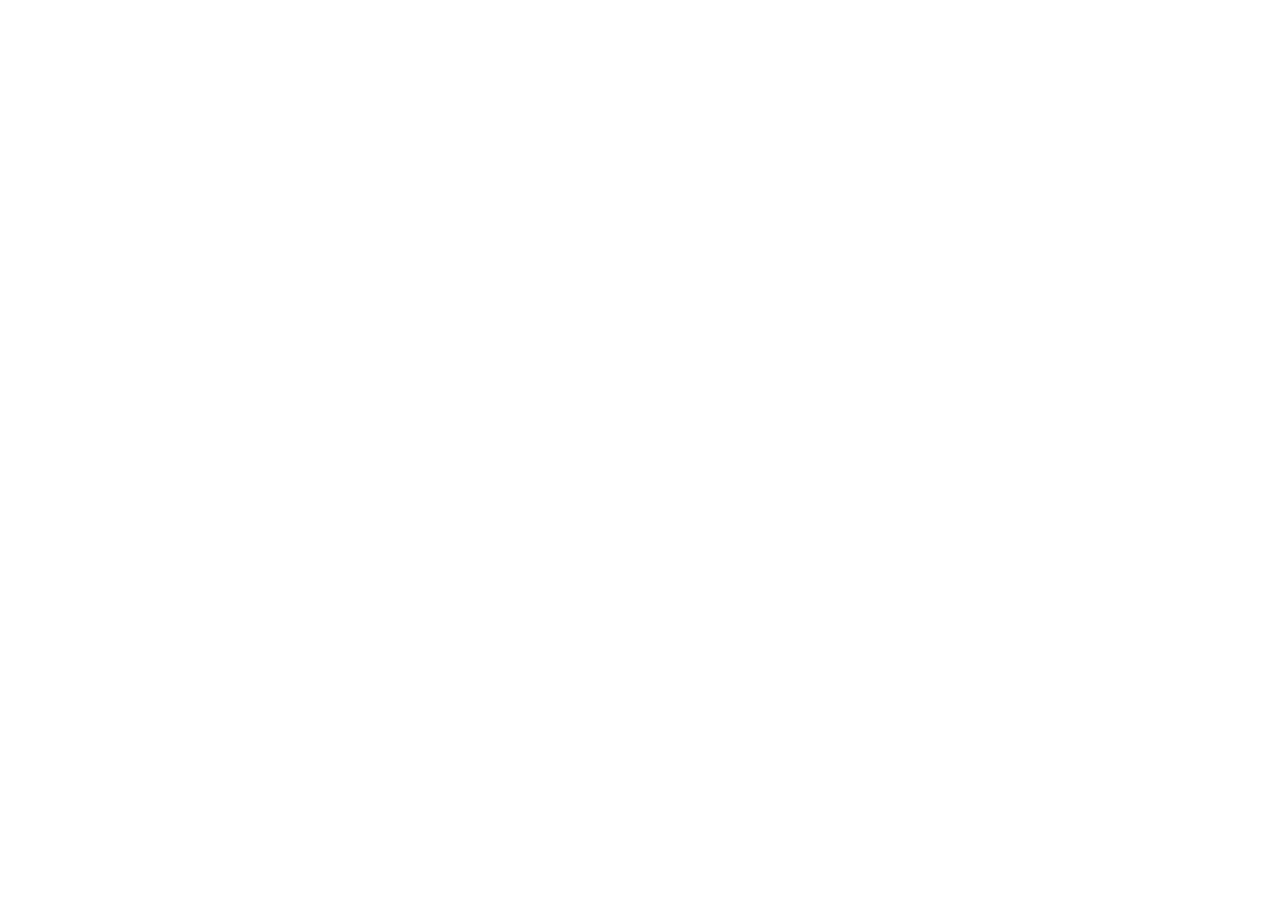
==== commit 2e1a0a68: "Updates" ====
--- a/index.html
+++ b/index.html
@@ -14,8 +14,8 @@
     <link rel="preconnect" href="https://fonts.gstatic.com" crossorigin />
     <link href="https://fonts.googleapis.com/css2?family=Inter:wght@400;500;600;700&display=swap" rel="stylesheet" />
     -->
-    <script type="module" crossorigin src="/assets/index-DTWMhBAo.js"></script>
-    <link rel="stylesheet" crossorigin href="/assets/index-BOSYf0Gq.css">
+    <script type="module" crossorigin src="/antreprenor-blueprint/assets/index-CAYgYFNE.js"></script>
+    <link rel="stylesheet" crossorigin href="/antreprenor-blueprint/assets/index-BOSYf0Gq.css">
   </head>
 
   <body>
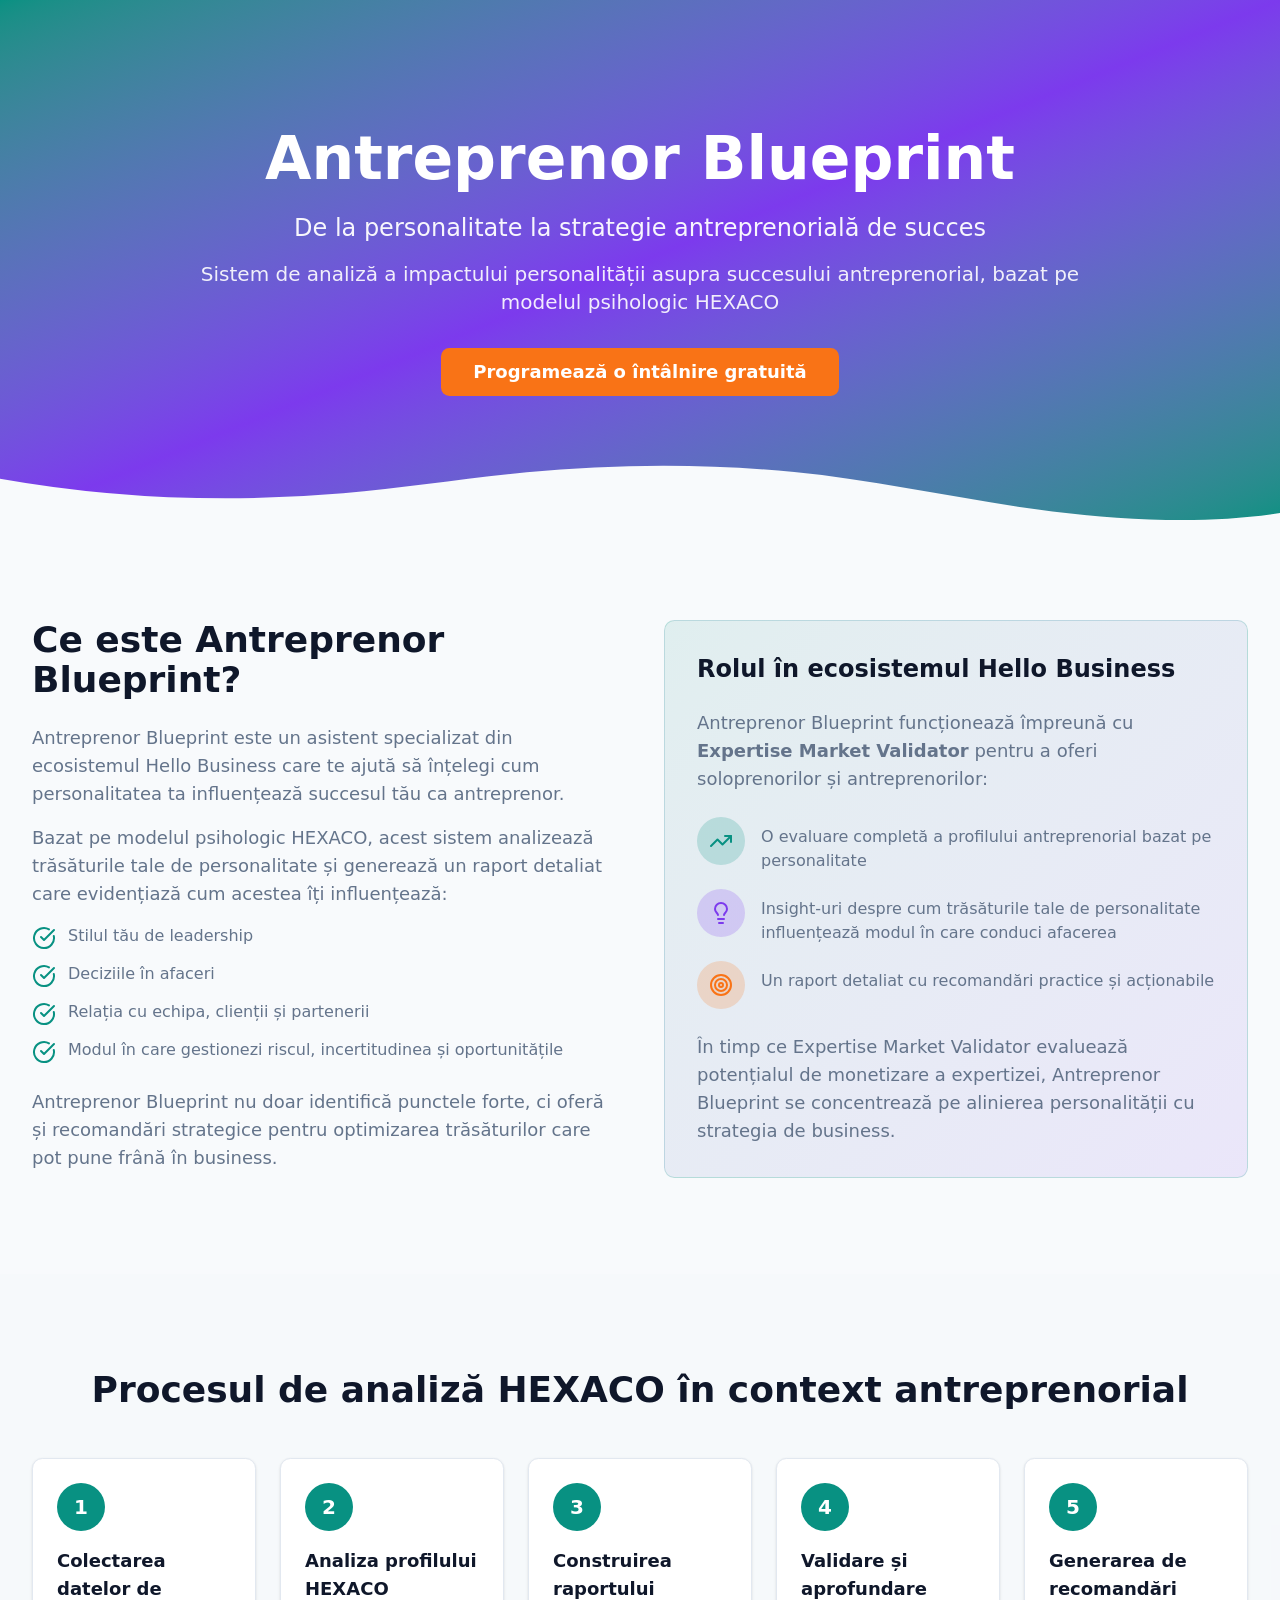
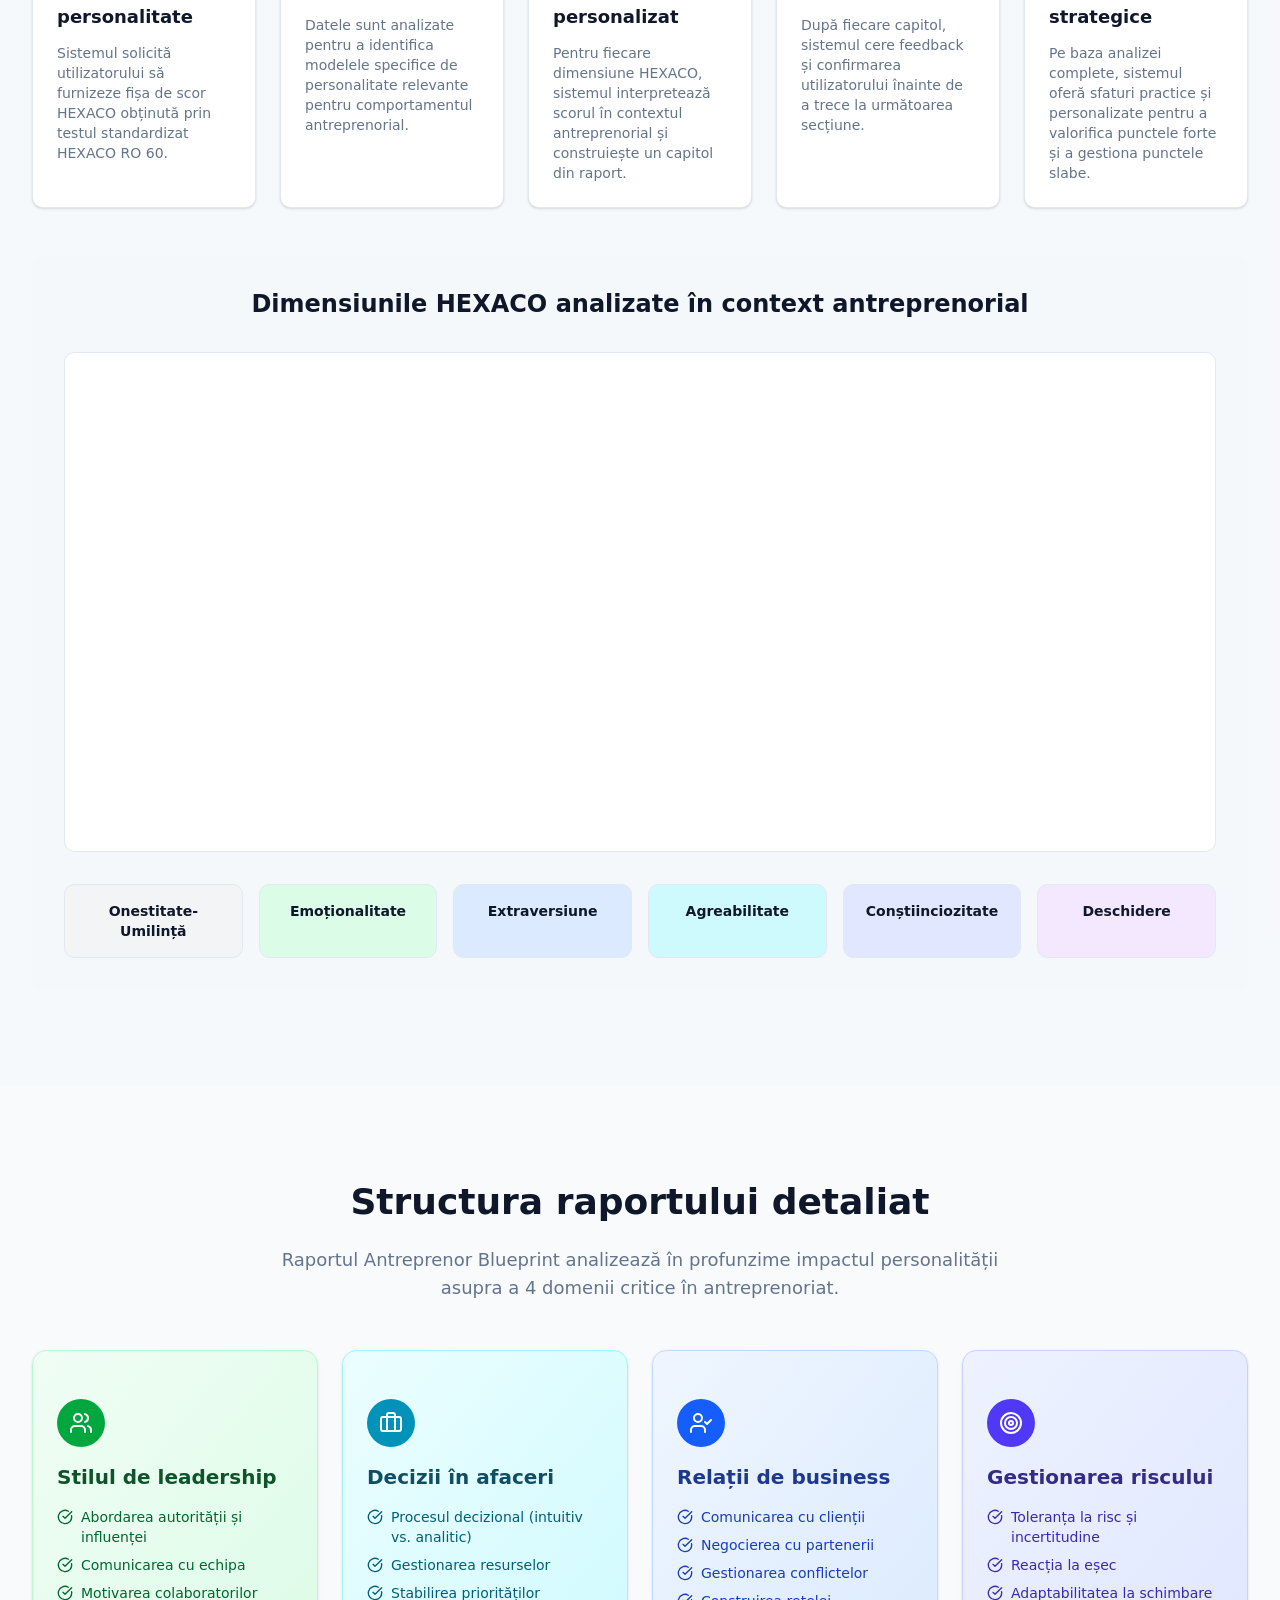
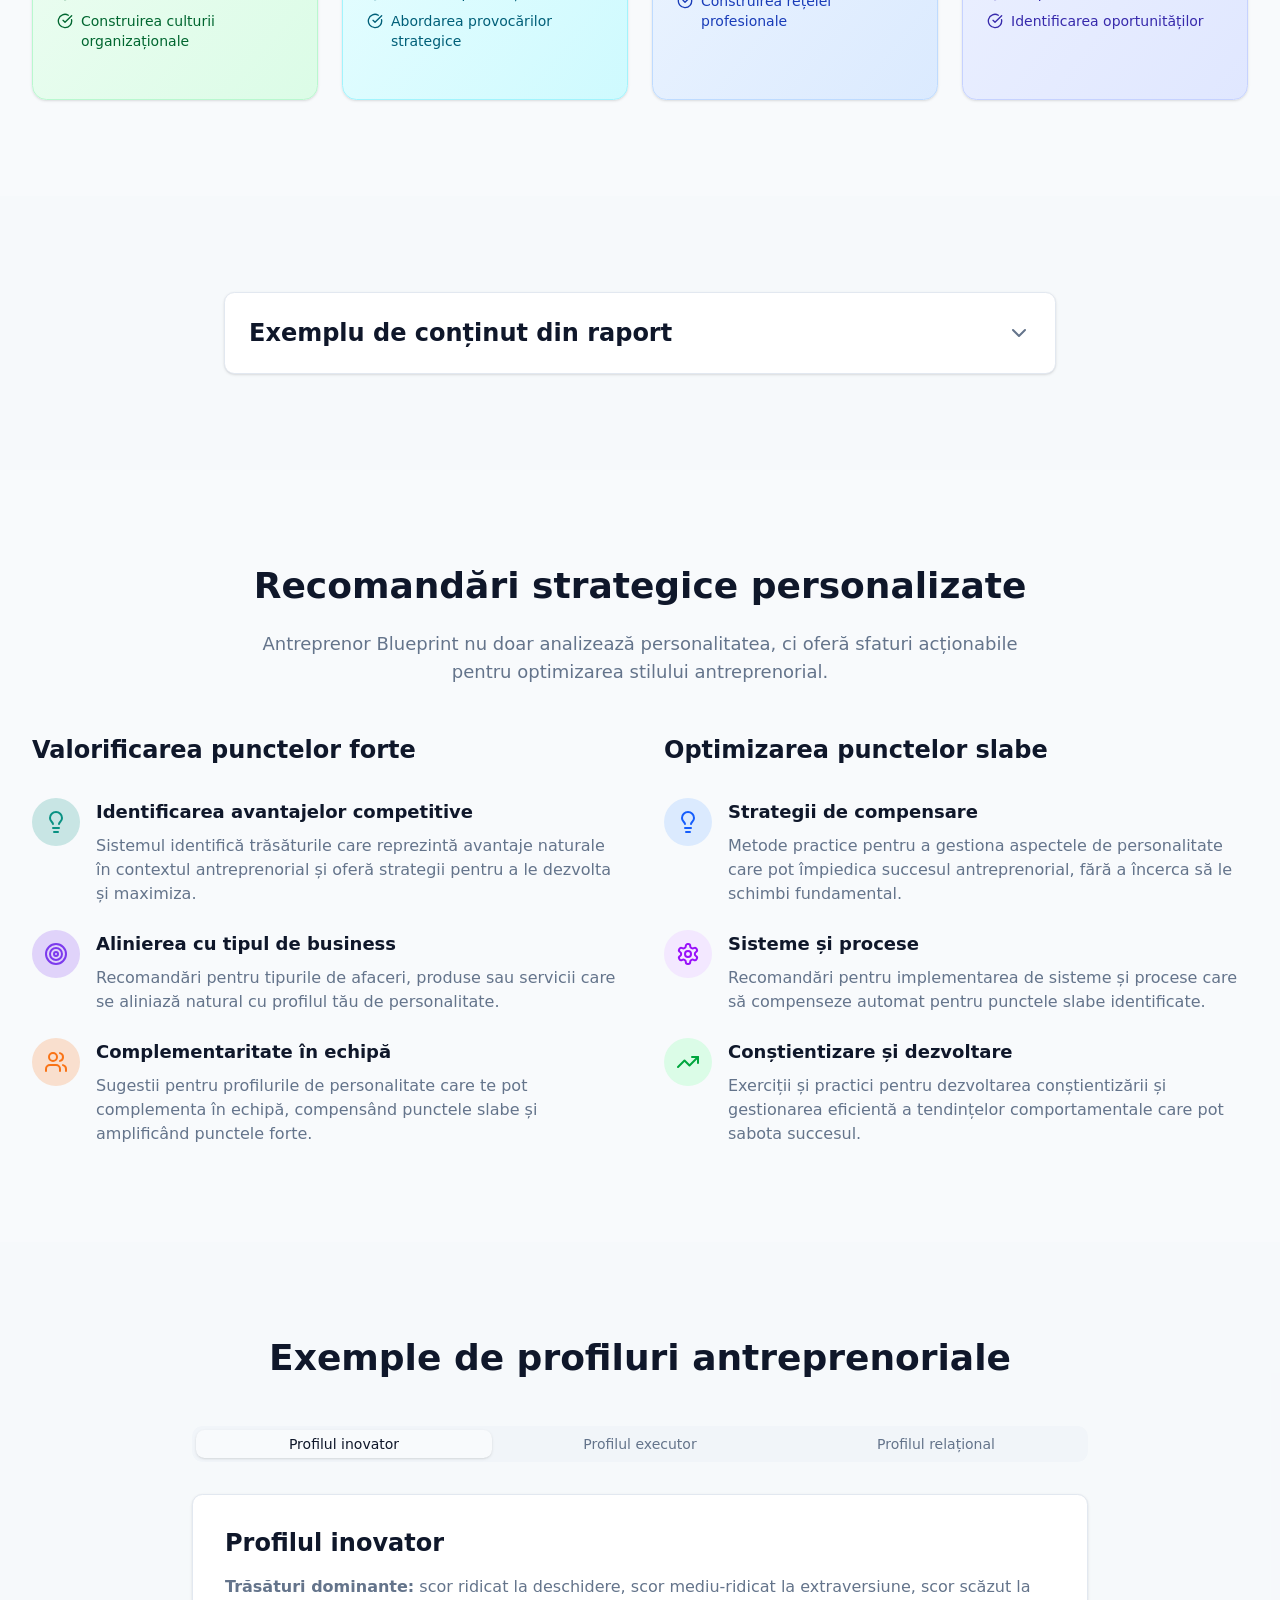
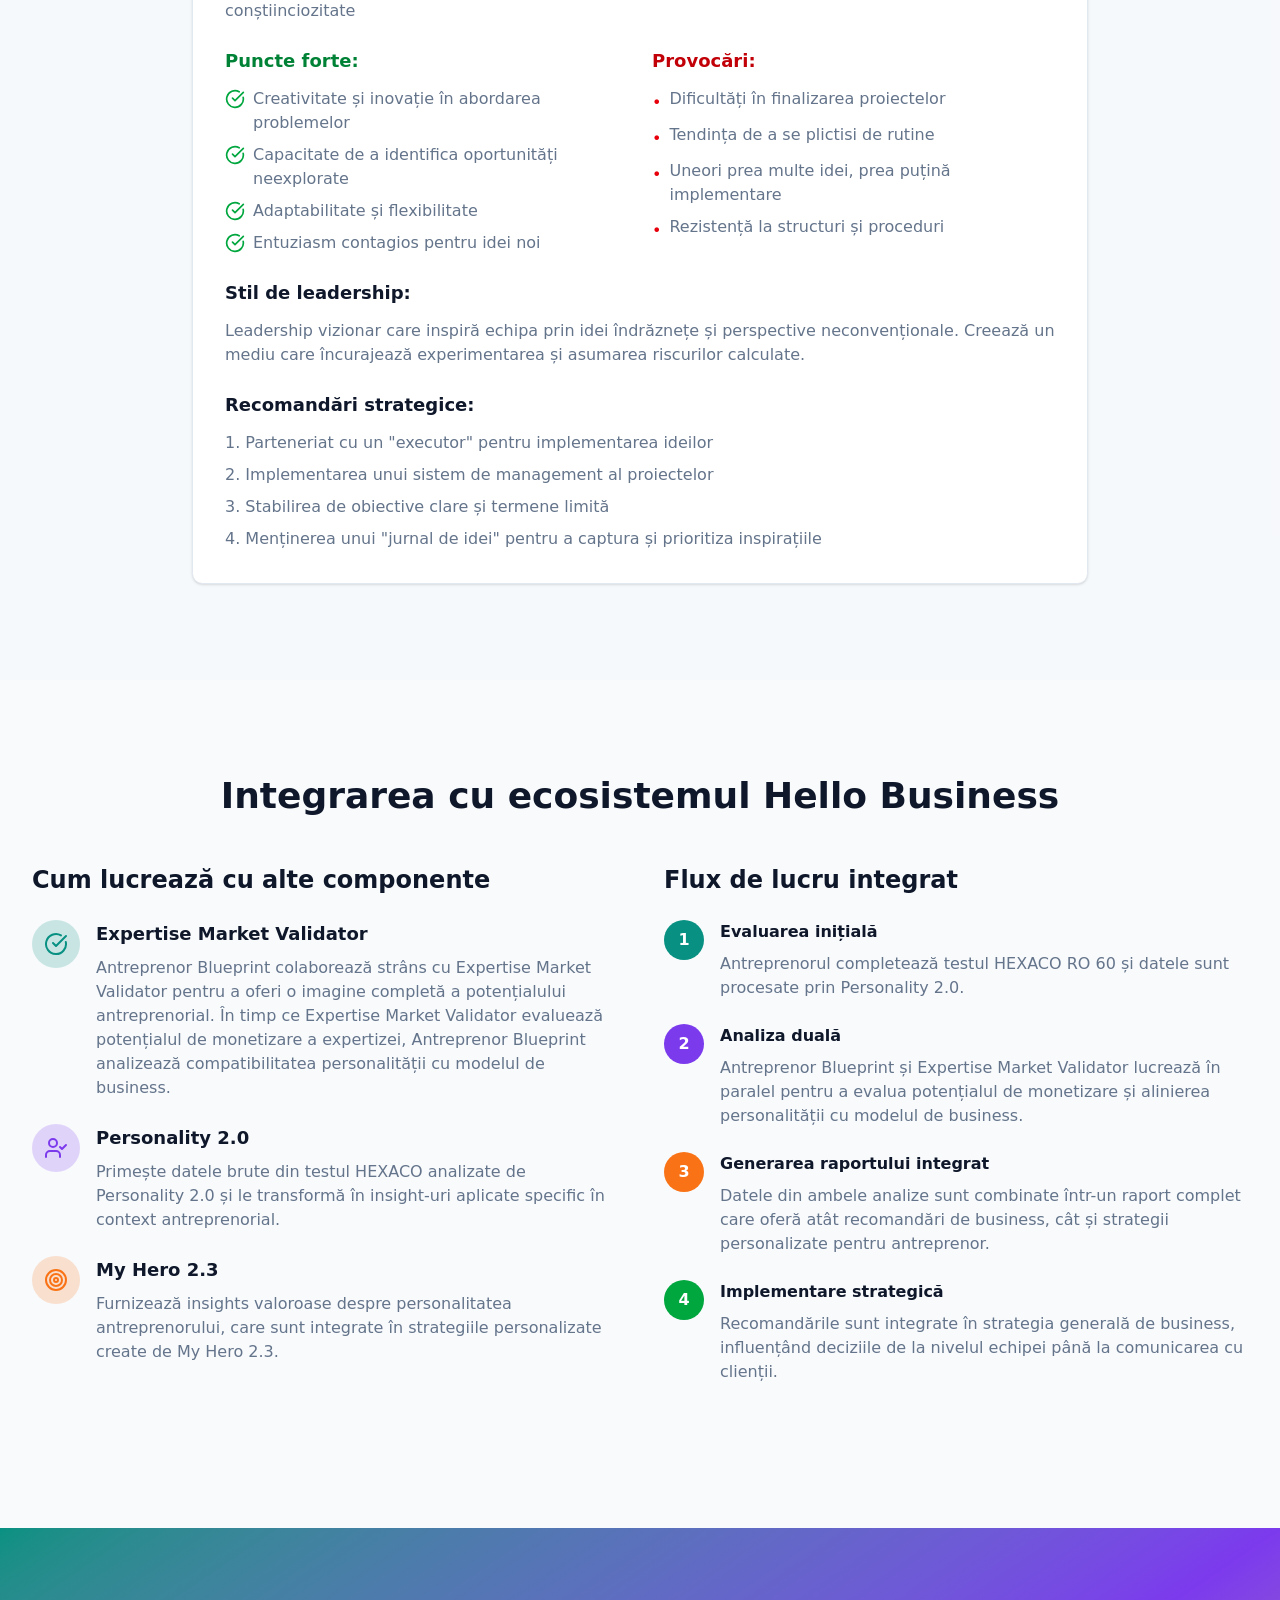
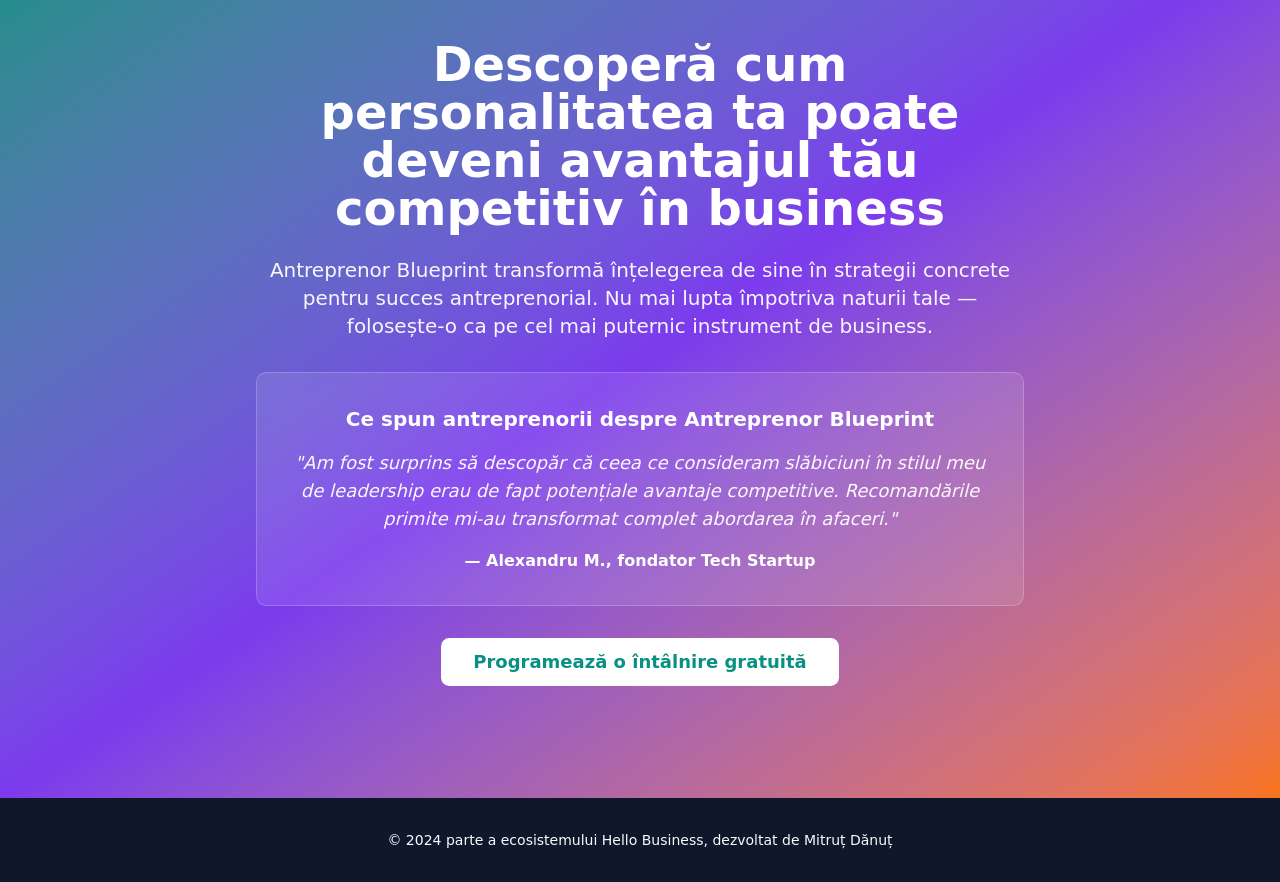
==== commit 206bb5c9: "Updates" ====
--- a/index.html
+++ b/index.html
@@ -6,6 +6,22 @@
     <meta
       name="viewport"
       content="width=device-width, initial-scale=1.0, maximum-scale=1" />
+    <!-- Start Single Page Apps for GitHub Pages -->
+    <script type="text/javascript">
+      // Single Page Apps for GitHub Pages
+      // https://github.com/rafgraph/spa-github-pages
+      (function(l) {
+        if (l.search[1] === '/' ) {
+          var decoded = l.search.slice(1).split('&').map(function(s) { 
+            return s.replace(/~and~/g, '&')
+          }).join('?');
+          window.history.replaceState(null, null,
+              l.pathname.slice(0, -1) + decoded + l.hash
+          );
+        }
+      }(window.location))
+    </script>
+    <!-- End Single Page Apps for GitHub Pages -->
     <link rel="icon" type="image/png" href="https://files.manuscdn.com/user_upload_by_module/web_dev_logo/310419663028936142/fYPpygGmfdiuDUzz.png" />
     <link rel="apple-touch-icon" href="https://files.manuscdn.com/user_upload_by_module/web_dev_logo/310419663028936142/fYPpygGmfdiuDUzz.png" />
     <title>Antreprenor Blueprint</title>
@@ -14,8 +30,8 @@
     <link rel="preconnect" href="https://fonts.gstatic.com" crossorigin />
     <link href="https://fonts.googleapis.com/css2?family=Inter:wght@400;500;600;700&display=swap" rel="stylesheet" />
     -->
-    <script type="module" crossorigin src="/antreprenor-blueprint/assets/index-CAYgYFNE.js"></script>
-    <link rel="stylesheet" crossorigin href="/antreprenor-blueprint/assets/index-BOSYf0Gq.css">
+    <script type="module" crossorigin src="/assets/index-BmzythKB.js"></script>
+    <link rel="stylesheet" crossorigin href="/assets/index-BOSYf0Gq.css">
   </head>
 
   <body>
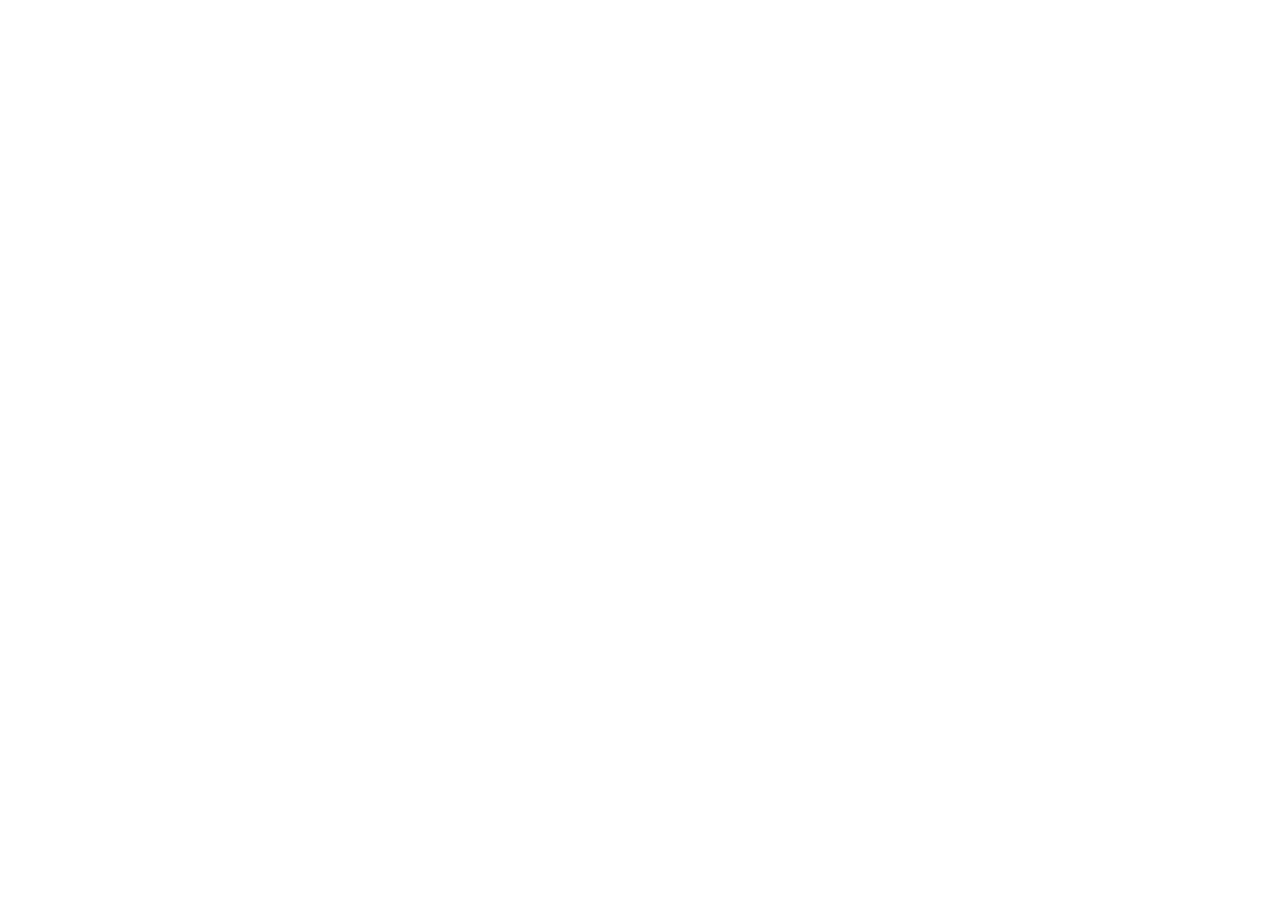
==== commit 1d235d8d: "Updates" ====
--- a/index.html
+++ b/index.html
@@ -30,8 +30,8 @@
     <link rel="preconnect" href="https://fonts.gstatic.com" crossorigin />
     <link href="https://fonts.googleapis.com/css2?family=Inter:wght@400;500;600;700&display=swap" rel="stylesheet" />
     -->
-    <script type="module" crossorigin src="/assets/index-BmzythKB.js"></script>
-    <link rel="stylesheet" crossorigin href="/assets/index-BOSYf0Gq.css">
+    <script type="module" crossorigin src="/antreprenor-blueprint/assets/index-BmzythKB.js"></script>
+    <link rel="stylesheet" crossorigin href="/antreprenor-blueprint/assets/index-BOSYf0Gq.css">
   </head>
 
   <body>
